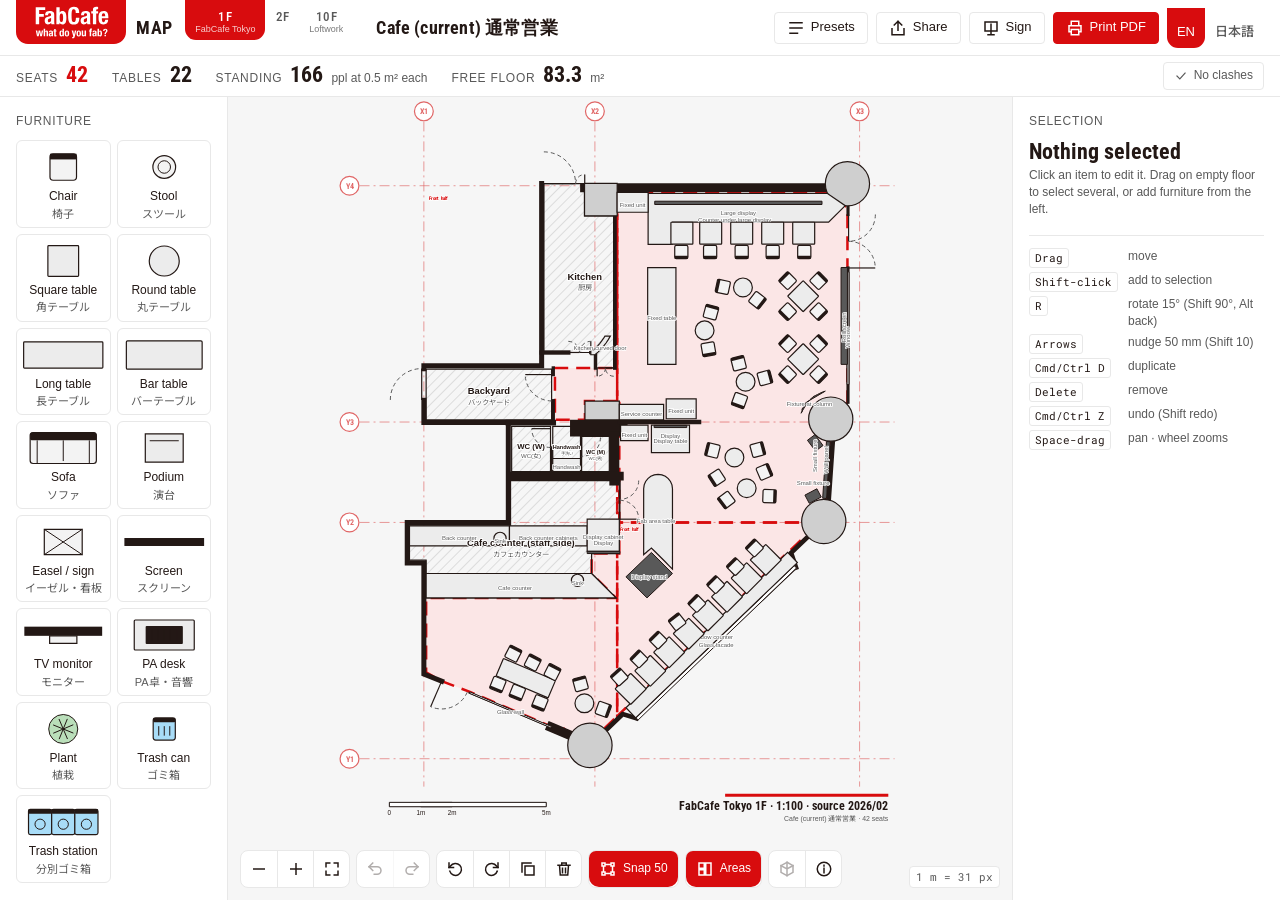
==== index.html @ ab1db571 "2F opens on its normal-hours layout (renamed Normal hours 通常時) Co-Authored-By: Claude Opus 5.5 <nore" ====
<!doctype html>
<html lang="en">
<head>
<meta charset="utf-8">
<meta name="viewport" content="width=device-width,initial-scale=1,viewport-fit=cover">
<meta name="robots" content="noindex">
</head>
<body>
<title>FabCafe Floor Map</title>
<style>
/* ---------- Tokens (FabCafe Design System) ---------- */
:root{
  --red:#d80c0e; --red-deep:#b00a0c; --red-tint:#fdeeee;
  --ink:#1a1a1a; --paper:#ffffff;
  --bg:#ffffff; --surface:#f6f6f6; --line:#e8e8e8;
  --fg:#231815; --fg-muted:#595959; --accent-text:#d80c0e; --focus:#d80c0e;
  --plan-bg:#f6f6f6; --plan-floor:#ffffff; --furn-fill:#f3f3f3; --furn-table:#ececec; --hatch:#9a9a9a; --grid:#e06666; --col:#cfcfcf;
  --sky:#a8dcf7; --leaf:#82c481; --yellow:#fcca00; --lavender:#c6add2; --orange:#f5a200; --gray:#d3d3d4;
  --font-display:"Helvetica Neue Condensed Bold","HelveticaNeue-CondensedBold","Roboto Condensed","Arial Narrow",sans-serif;
  --font-text:"Helvetica Neue",Helvetica,Roboto,Arial,"Hiragino Sans","Noto Sans JP",sans-serif;
  --font-mono:"Roboto Mono",ui-monospace,Menlo,monospace;
  --r-sm:4px; --r-md:8px;
  color-scheme:light;
}
@media (prefers-color-scheme: dark){
  :root:not([data-theme="light"]){
    --red-tint:#3a1c1c; --bg:#1a1a1a; --surface:#262626; --line:#3a3a3a;
    --fg:#f6f6f6; --fg-muted:#b5b5b5; --accent-text:#ff6a5c; --focus:#ff6a5c;
    --plan-bg:#141414; --plan-floor:#262626; --furn-fill:#333333; --furn-table:#3d3d3d; --hatch:#6a6a6a; --grid:#ff6a5c; --col:#555555;
    color-scheme:dark;
  }
}
:root[data-theme="dark"]{
  --red-tint:#3a1c1c; --bg:#1a1a1a; --surface:#262626; --line:#3a3a3a;
  --fg:#f6f6f6; --fg-muted:#b5b5b5; --accent-text:#ff6a5c; --focus:#ff6a5c;
  --plan-bg:#141414; --plan-floor:#262626; --furn-fill:#333333; --furn-table:#3d3d3d; --hatch:#6a6a6a; --grid:#ff6a5c; --col:#555555;
  color-scheme:dark;
}

/* ---------- Base ---------- */
*,*::before,*::after{box-sizing:border-box}
html,body{height:100%;margin:0}
body{background:var(--bg);color:var(--fg);font:400 14px/1.45 var(--font-text);-webkit-font-smoothing:antialiased;overflow:hidden}
button,input,textarea,select{font:inherit;color:inherit}
:focus-visible{outline:2px solid var(--focus);outline-offset:2px}
.sr{position:absolute;width:1px;height:1px;overflow:hidden;clip:rect(0 0 0 0);white-space:nowrap}
.cap{font-size:12px;letter-spacing:.06em;text-transform:uppercase;color:var(--fg-muted);font-weight:500}
.mono{font-family:var(--font-mono);font-variant-numeric:tabular-nums}
svg.i{width:18px;height:18px;stroke:currentColor;stroke-width:2;fill:none;stroke-linecap:square;stroke-linejoin:miter;flex:none}
[hidden]{display:none!important}

/* ---------- Buttons ---------- */
.btn{display:inline-flex;align-items:center;justify-content:center;gap:6px;height:32px;padding:0 12px;border:1px solid var(--line);background:var(--bg);border-radius:var(--r-sm);cursor:pointer;font-size:13px;font-weight:500;white-space:nowrap}
.btn:hover{border-color:var(--fg)}
.btn.primary{background:var(--red);border-color:var(--red);color:#fff}
.btn.primary:hover{background:var(--red-deep);border-color:var(--red-deep)}
.btn.danger{color:var(--accent-text);border-color:var(--accent-text)}
.btn.icon{width:32px;padding:0}
.btn:disabled{opacity:.4;cursor:default;border-color:var(--line)}
/* hanging active state: square top, rounded bottom (0.275 x height) */
.hang{border-radius:0 0 9px 9px}
.hang[aria-pressed="true"],.hang[aria-selected="true"]{background:var(--red);border-color:var(--red);color:#fff}

/* ---------- App grid ---------- */
.app{height:100%;display:grid;grid-template-columns:228px minmax(0,1fr) 268px;grid-template-rows:56px auto minmax(0,1fr);
  grid-template-areas:"top top top" "stats stats stats" "left canvas insp"}
.topbar{grid-area:top;display:flex;align-items:center;gap:12px;padding:0 16px;border-bottom:1px solid var(--line);min-width:0}
.brand{align-self:stretch;display:flex;align-items:flex-start;gap:10px;flex:none}
.tag{display:inline-flex;align-items:flex-end;height:44px;padding:0 12px 6px;background:var(--red);color:#fff;font:700 22px/1 var(--font-display);letter-spacing:.01em;border-radius:0 0 12px 12px}
.logo-tag{display:block;width:110px;height:auto;color:#D80C0E;flex:none}
.brand-sub{align-self:center;font:700 18px/1 var(--font-display);letter-spacing:.04em}
.floor-seg{margin-left:2px;position:relative}
/* the red tab glides between floors instead of jumping (one pill behind the buttons, moved by renderFloorSeg) */
.floor-pill{position:absolute;top:0;left:0;height:40px;width:0;background:var(--red);border-radius:0 0 11px 11px;pointer-events:none;transition:transform .32s cubic-bezier(.2,.8,.2,1),width .32s cubic-bezier(.2,.8,.2,1)}
.floor-seg.pilled button[aria-pressed="true"]{background:transparent}
.floor-seg button{z-index:1;transition:color .2s}
.floor-seg button{display:flex;flex-direction:column;align-items:center;gap:0;font:700 15px/1.05 var(--font-display);letter-spacing:.03em;padding:8px 9px 0;color:var(--fg);position:relative}
.floor-seg button[aria-pressed="true"]{color:#fff}
.floor-tenant{display:block;font:500 9px/1.3 var(--font-text);letter-spacing:0;text-transform:none;opacity:.8;max-width:84px;overflow:hidden;text-overflow:ellipsis;white-space:nowrap}
.floor-split{position:absolute;top:2px;right:1px;width:7px;height:7px;border-radius:50%;background:linear-gradient(135deg,var(--red) 50%,var(--fg) 50%)}
.floor-seg button[aria-pressed="true"] .floor-split{background:linear-gradient(135deg,#fff 50%,rgba(255,255,255,.55) 50%)}
@media (max-width: 760px){ .floor-tenant{display:none} }
.name-input{flex:1 1 auto;min-width:0;max-width:420px;height:34px;padding:0 10px;border:1px solid transparent;border-radius:var(--r-sm);background:transparent;font:700 18px/1 var(--font-display);letter-spacing:.01em}
.name-input:hover{border-color:var(--line)}
.name-input:focus{border-color:var(--fg);outline:none}
.tb-actions{margin-left:auto;display:flex;align-items:center;gap:8px;flex:none}
.seg{display:flex;align-self:stretch}
.seg button{border:0;background:transparent;padding:10px 10px 0;cursor:pointer;font-size:13px;font-weight:500;color:var(--fg-muted);height:40px}
.seg button[aria-pressed="true"]{background:var(--red);color:#fff;border-radius:0 0 11px 11px}
.menu-wrap{position:relative}
.menu{position:absolute;right:0;top:calc(100% + 6px);z-index:30;min-width:240px;background:var(--bg);border:1px solid var(--fg);border-radius:var(--r-md);padding:4px}
.menu button{display:flex;flex-direction:column;align-items:flex-start;width:100%;border:0;background:transparent;text-align:left;padding:8px 10px;border-radius:var(--r-sm);cursor:pointer}
.menu button:hover,.menu button:focus-visible{background:var(--surface)}
.menu .sub{font-size:12px;color:var(--fg-muted)}
.menu .menu-row{display:flex;align-items:stretch;gap:2px}
.menu .menu-row > button[data-preset]{flex:1;min-width:0}
.menu .menu-row .pe-pen{flex:none;width:36px;align-items:center;justify-content:center;padding:0;color:var(--fg-muted)}
.menu .menu-row .pe-pen:hover,.menu .menu-row .pe-pen:focus-visible{color:var(--fg)}

/* ---------- Stats strip ---------- */
.stats{grid-area:stats;display:flex;align-items:center;gap:24px;padding:6px 16px;border-bottom:1px solid var(--line);overflow-x:auto;scrollbar-width:none;min-width:0}
.stat{display:flex;align-items:baseline;gap:8px;flex:none}
.stat b{font:700 22px/1 var(--font-display);font-variant-numeric:tabular-nums}
.stat.key b{color:var(--accent-text)}
.stat small{font-size:12px;color:var(--fg-muted)}
.chip{margin-left:auto;flex:none;display:inline-flex;align-items:center;gap:6px;height:28px;padding:0 10px;border-radius:var(--r-sm);border:1px solid var(--line);background:transparent;font-size:12px;font-weight:500;color:var(--fg-muted);cursor:default}
.chip.warn{border-color:var(--accent-text);background:var(--red-tint);color:var(--accent-text);cursor:pointer}
.short-jp{display:none}
.stat-legend{display:flex;gap:6px;flex:none}
.legend-chip{display:inline-flex;align-items:center;gap:6px;height:28px;padding:0 10px;border:1px solid var(--line);border-radius:var(--r-sm);background:transparent;font-size:12px;font-weight:500;color:var(--fg);cursor:pointer}
.legend-chip:hover{border-color:var(--fg)}

/* ---------- Side panes ---------- */
.left{grid-area:left;border-right:1px solid var(--line);overflow-y:auto;min-height:0}
.inspector{grid-area:insp;border-left:1px solid var(--line);overflow-y:auto;min-height:0}
.pane{padding:16px}
.pane + .pane{border-top:1px solid var(--line)}
.pane h2{margin:0 0 10px;font-size:12px;letter-spacing:.06em;text-transform:uppercase;color:var(--fg-muted);font-weight:500}
.pane h2 + .sub{margin-top:-8px}
.tiles{display:grid;grid-template-columns:1fr 1fr;gap:6px;margin-bottom:16px}
.tile{display:flex;flex-direction:column;align-items:center;gap:4px;padding:8px 4px 6px;border:1px solid var(--line);border-radius:6px;background:var(--bg);cursor:pointer;min-width:0}
.tile:hover{border-color:var(--fg)}
.tile svg{width:100%;height:36px;overflow:visible}
.tile .t1{font-size:12px;font-weight:500;line-height:1.2;text-align:center}
.tile .t2{font-size:11px;color:var(--fg-muted);line-height:1.2;text-align:center}
.zone-btns{display:flex;flex-wrap:wrap;gap:6px}
.zone-btns .btn{height:30px;padding:0 10px;font-size:12px}
.swatch-dot{width:10px;height:10px;border-radius:2px;flex:none}
.saved-list{list-style:none;margin:0 0 10px;padding:0;display:flex;flex-direction:column;gap:4px}
.saved-list li{display:flex;align-items:center;gap:6px;min-width:0}
.saved-row{flex:1;min-width:0;display:flex;flex-direction:column;align-items:flex-start;padding:7px 10px;border:1px solid var(--line);border-radius:6px;background:var(--bg);cursor:pointer;text-align:left}
.saved-row:hover{border-color:var(--fg)}
.saved-row.active{border-color:var(--red);border-left-width:4px;padding-left:7px}
.saved-row span{max-width:100%;overflow:hidden;text-overflow:ellipsis;white-space:nowrap}
.saved-row small{font-size:11px;color:var(--fg-muted)}
.confirm{flex:1;display:flex;flex-wrap:wrap;align-items:center;gap:6px;padding:8px;border:1px solid var(--accent-text);border-radius:6px;background:var(--red-tint);font-size:12px}
.confirm span{flex:1 1 100%}
.row-input{flex:1;min-width:0;height:34px;padding:0 8px;border:1px solid var(--fg);border-radius:6px;background:var(--bg)}
.btn-row{display:flex;flex-wrap:wrap;gap:6px}
.muted{color:var(--fg-muted);font-size:12px;margin:0 0 10px}

/* ---------- Inspector ---------- */
.insp-type{font:700 22px/1.1 var(--font-display);margin:0 0 2px}
.insp-sub{font-size:12px;color:var(--fg-muted);margin:0 0 14px}
.fields{display:grid;grid-template-columns:1fr 1fr;gap:10px 8px;margin-bottom:14px}
.field{display:flex;flex-direction:column;gap:4px;min-width:0}
.field.full{grid-column:1 / -1}
.field label{font-size:11px;letter-spacing:.06em;text-transform:uppercase;color:var(--fg-muted);font-weight:500}
.field input{height:32px;padding:0 8px;border:1px solid var(--line);border-radius:var(--r-sm);background:var(--bg);font-family:var(--font-mono);font-variant-numeric:tabular-nums;font-size:13px;min-width:0;width:100%}
.field input[type=text]{font-family:var(--font-text)}
.field input:focus{border-color:var(--fg);outline:none}
.swatches{display:flex;gap:6px;flex-wrap:wrap}
.swatches button{width:28px;height:28px;border-radius:var(--r-sm);border:1px solid var(--line);cursor:pointer;padding:0}
.swatches button[aria-pressed="true"]{outline:2px solid var(--red);outline-offset:2px}
.keys{margin:16px 0 0;padding:12px 0 0;border-top:1px solid var(--line);font-size:12px;color:var(--fg-muted);display:grid;grid-template-columns:auto 1fr;gap:4px 10px}
kbd{justify-self:start;align-self:start;font-family:var(--font-mono);font-size:11px;padding:1px 5px;border:1px solid var(--line);border-radius:3px;color:var(--fg);white-space:nowrap}

/* ---------- Canvas ---------- */
.canvas-wrap{grid-area:canvas;position:relative;min-width:0;min-height:0;background:var(--plan-bg);overflow:hidden}
#plan{position:absolute;inset:0;width:100%;height:100%;touch-action:none;user-select:none;-webkit-user-select:none;display:block}
.canvas-wrap.panning #plan,.canvas-wrap.space #plan{cursor:grab}
.canvas-tools{position:absolute;left:12px;bottom:12px;display:flex;flex-wrap:wrap;gap:6px;max-width:calc(100% - 24px)}
.tool-group{display:flex;background:var(--bg);border:1px solid var(--line);border-radius:var(--r-md);overflow:hidden}
.tool-group button{width:36px;height:36px;border:0;background:transparent;display:grid;place-items:center;cursor:pointer;color:var(--fg)}
.tool-group button + button{border-left:1px solid var(--line)}
.tool-group button:hover{background:var(--surface)}
.tool-group button:disabled{opacity:.35;cursor:default;background:transparent}
.tool-group button.snap,.tool-group button.pill{width:auto;padding:0 10px;gap:6px;display:flex;align-items:center;font-size:12px;font-weight:500}
.tool-group button.snap[aria-pressed="true"],.tool-group button.pill[aria-pressed="true"]{background:var(--red);color:#fff;border-radius:0 0 10px 10px}
.zoom-read{position:absolute;right:12px;bottom:12px;font-size:11px;color:var(--fg-muted);background:var(--bg);border:1px solid var(--line);border-radius:var(--r-sm);padding:2px 6px}
.inline-edit{position:absolute;z-index:20;height:34px;min-width:140px;padding:0 8px;border:2px solid var(--red);border-radius:var(--r-sm);background:var(--bg);font:700 15px/1 var(--font-display)}
/* preset edit bar: hangs from the top edge of the plan like a tab */
.pe-bar{position:absolute;top:0;left:50%;transform:translateX(-50%);z-index:25;display:flex;flex-wrap:wrap;align-items:center;gap:8px;max-width:calc(100% - 32px);padding:8px 10px 8px 12px;background:var(--bg);border:1px solid var(--fg);border-top:0;border-radius:0 0 12px 12px}
.pe-bar > svg.i{color:var(--accent-text)}
.pe-bar-label{font-size:13px;font-weight:500;white-space:nowrap;overflow:hidden;text-overflow:ellipsis;min-width:0;max-width:100%}
.pe-bar-name{flex:1 1 180px;min-width:0;height:32px;padding:0 8px;border:1px solid var(--line);border-radius:var(--r-sm);background:var(--bg);font:700 15px/1 var(--font-display)}
.pe-bar-name:focus{border-color:var(--fg);outline:none}
.pe-bar-acts{display:flex;flex-wrap:wrap;gap:6px}
.pe-bar.soft .pe-bar-label{white-space:normal}
/* floor switch: the plan slides a little up (going up a floor) or down, and the floor name flashes in the middle */
.canvas-wrap{view-transition-name:floor-plan}
::view-transition-old(root),::view-transition-new(root){animation:none}
::view-transition-group(floor-plan){animation-duration:.34s}
::view-transition-old(floor-plan){animation:.2s cubic-bezier(.4,0,1,1) both fl-out-down}
::view-transition-new(floor-plan){animation:.34s cubic-bezier(.2,.8,.2,1) both fl-in-up}
:root[data-floor-dir="down"]::view-transition-old(floor-plan){animation-name:fl-out-up}
:root[data-floor-dir="down"]::view-transition-new(floor-plan){animation-name:fl-in-down}
@keyframes fl-out-down{to{opacity:0;transform:translateY(28px)}}
@keyframes fl-out-up{to{opacity:0;transform:translateY(-28px)}}
@keyframes fl-in-up{from{opacity:0;transform:translateY(-36px)}}
@keyframes fl-in-down{from{opacity:0;transform:translateY(36px)}}
/* fallback without view transitions: same idea on the plan only */
#plan{transition:opacity .16s ease,transform .16s ease}
.canvas-wrap.fl-leave #plan{opacity:0;transform:translateY(20px)}
.canvas-wrap.fl-leave.fl-down #plan{transform:translateY(-20px)}
.floor-flash{position:absolute;left:50%;top:42%;transform:translate(-50%,-50%);z-index:5;pointer-events:none;display:flex;flex-direction:column;align-items:center;gap:4px;padding:10px 22px 12px;background:var(--bg);border:1px solid var(--fg);border-top:0;border-radius:0 0 16px 16px;opacity:0;transition:opacity .25s ease}
.floor-flash.on{opacity:1;transition-duration:.12s}
.floor-flash b{font:700 44px/1 var(--font-display);letter-spacing:.02em;color:var(--accent-text)}
.floor-flash small{font-size:12px;color:var(--fg-muted);max-width:240px;text-align:center}
.no-plan{position:absolute;inset:0;display:grid;place-items:center;padding:24px;text-align:center;color:var(--fg-muted)}

/* ---------- Sheet tabs (phone) ---------- */
.sheet-tabs{display:none}

/* ---------- Modal / toast ---------- */
.menu-hr{border:0;border-top:1px solid var(--line);margin:4px 6px}
.pe-list{display:flex;flex-direction:column;gap:8px;margin-bottom:4px}
.pe-row{display:grid;grid-template-columns:1fr auto;gap:4px 8px;align-items:center;padding:8px;border:1px solid var(--line);border-radius:var(--r-sm)}
.pe-row.off{opacity:.55}
.pe-row small{color:var(--fg-muted);font-size:11px}
.pe-acts{grid-column:1/-1;display:flex;flex-wrap:wrap;gap:6px}
.pe-acts .btn{height:32px;font-size:12px}
.modal{position:fixed;inset:0;z-index:50;background:rgba(0,0,0,.45);display:grid;place-items:center;padding:16px}
.modal-card{width:min(560px,100%);max-height:calc(100% - 32px);overflow:auto;background:var(--bg);border:1px solid var(--fg);border-radius:var(--r-md);padding:20px}
.modal-card h3{margin:0 0 6px;font:700 22px/1.1 var(--font-display)}
.modal-card p{margin:0 0 12px;color:var(--fg-muted);font-size:13px}
.modal-card textarea{width:100%;height:180px;padding:10px;border:1px solid var(--line);border-radius:var(--r-sm);background:var(--surface);font:12px/1.4 var(--font-mono);resize:vertical}
.modal-card img{display:block;max-width:100%;border:1px solid var(--line);border-radius:var(--r-sm);margin-bottom:12px;background:#fff}
.modal-card .err{color:var(--accent-text);font-size:13px;min-height:1.2em;margin:6px 0}
.modal-card .actions{display:flex;flex-wrap:wrap;gap:8px;justify-content:flex-end;margin-top:12px}
.sim-heights{margin-bottom:4px;padding:8px 10px;border:1px solid var(--line);border-radius:var(--r-sm);font-size:12px;color:var(--fg-muted)}
.sim-row{padding:8px 10px;border:1px solid var(--line);border-radius:var(--r-sm)}
.sim-row-top{display:flex;flex-wrap:wrap;align-items:baseline;gap:6px;justify-content:space-between}
.sim-row-top b{font-size:13px}
.sim-row .sub{font-size:12px;color:var(--fg-muted);margin:2px 0}
.sim-row a{font-size:12px;word-break:break-all}
.toast{position:fixed;left:50%;top:64px;transform:translateX(-50%);z-index:60;background:var(--ink);color:#fff;padding:8px 14px;border-radius:var(--r-sm);font-size:13px;opacity:0;pointer-events:none;transition:opacity .2s}
.toast.on{opacity:1}
@media (prefers-color-scheme: dark){:root:not([data-theme="light"]) .logo-tag{color:#FFFFFF}}
:root[data-theme="dark"] .logo-tag{color:#FFFFFF}
@media (prefers-color-scheme: dark){:root:not([data-theme="light"]) .toast{background:#f6f6f6;color:#1a1a1a}}

/* ---------- Phone ---------- */
@media (max-width: 760px){
  .app{grid-template-columns:minmax(0,1fr);grid-template-rows:52px auto minmax(0,1fr) 44px minmax(0,38vh);
    grid-template-areas:"top" "stats" "canvas" "tabs" "sheet"}
  .app.collapsed{grid-template-rows:52px auto minmax(0,1fr) 44px 0}
  .topbar{gap:8px;padding:0 16px}
  .logo-tag{width:96px}
  .brand-sub{font-size:15px}
  .name-input{font-size:16px;padding:0 6px}
  .tb-actions{gap:4px}
  .tb-actions .btn .lbl{display:none}
  .tb-actions .btn{width:34px;padding:0}
  .seg button{padding:10px 7px 0;font-size:12px}
  .seg .long{display:none}
  .seg .short-jp{display:inline}
  .tg-edit{display:none!important}
  .tool-group button.snap .lbl,.tool-group button.pill .lbl{display:none}
  .stats{gap:16px;padding:6px 16px}
  .stat b{font-size:18px}
  .left,.inspector{grid-area:sheet;border:0;border-top:1px solid var(--line)}
  .app[data-sheet="inspect"] .left{display:none}
  .app:not([data-sheet="inspect"]) .inspector{display:none}
  .app[data-sheet="add"] #pane-layouts{display:none}
  .app[data-sheet="layouts"] #pane-add{display:none}
  .pane + .pane{border-top:0}
  .tiles{grid-template-columns:repeat(auto-fill,minmax(84px,1fr))}
  .sheet-tabs{grid-area:tabs;display:flex;border-top:1px solid var(--line);padding:0 16px;gap:4px;background:var(--bg)}
  .sheet-tabs button{flex:1;border:0;background:transparent;font-size:13px;font-weight:500;color:var(--fg-muted);cursor:pointer;height:38px}
  .sheet-tabs button[aria-selected="true"]{background:var(--red);color:#fff;border-radius:0 0 10px 10px}
  .canvas-tools{left:8px;bottom:8px;max-width:calc(100% - 16px)}
  .pe-bar{left:16px;right:16px;transform:none;max-width:none}
  .tool-group button{width:34px;height:34px}
  .zoom-read{display:none}
}
#btn-memo{display:none} /* staff-only; reachable from the print dialog (編集), kept out of the public toolbar */
@media (max-width: 420px){
  .brand-sub{display:none}
  .logo-tag{width:80px}
  .menu{position:fixed;left:16px;right:16px;top:56px;min-width:0}
  .pe-bar{padding:8px}
  .pe-bar-label{flex:1 1 0}
  .pe-bar-name{flex-basis:calc(100% - 26px);order:3}   /* icon + name share row 1 (label hidden below) */
  .pe-bar-acts{order:4;flex:1 1 100%}
  .pe-bar-acts .btn{flex:1 1 auto}
  .pe-bar.soft .pe-bar-label{flex:1 1 calc(100% - 26px)}
  .pe-bar:not(.soft) .pe-bar-label{display:none}
}
@media (prefers-reduced-motion: reduce){*{transition:none!important;animation:none!important}}

/* ---------- Full-screen pages (貼り紙) ---------- */
.notes{position:fixed;inset:0;z-index:50;background:var(--bg);color:var(--fg);overflow:auto;padding-block:env(safe-area-inset-top,0px) 48px}
.notes-bar{position:sticky;top:0;display:flex;align-items:center;gap:12px;padding:0 16px;height:56px;background:var(--bg);border-bottom:1px solid var(--line)}
.notes-bar .grow{flex:1}
.notes-foot{max-width:720px;margin:32px auto 0;padding:0 16px;color:var(--fg-muted);font-size:12px}

/* ---------- Machine sign (貼り紙) ---------- */
.sign-page{max-width:900px;margin:32px auto 0;padding:0 16px}
.sign{position:relative;aspect-ratio:297/210;border:2px solid var(--fg);border-radius:var(--r-md);display:flex;flex-direction:column;justify-content:center;align-items:center;gap:3%;padding:5%;text-align:center;background:#fff;color:#231815}
.sign .sign-logo{position:absolute;top:0;left:6%;width:19%;min-width:96px;height:auto;color:#D80C0E}
.sign .icon{width:22%;max-width:180px;aspect-ratio:1}
.sign .jp{font:700 clamp(24px,5.4vw,52px)/1.3 "Hiragino Sans","Noto Sans JP",sans-serif;margin:0;text-wrap:balance}
.sign .en{font:700 clamp(16px,3.2vw,30px)/1.25 var(--font-display);margin:0;letter-spacing:.01em}
.sign .small{font-size:clamp(11px,1.6vw,15px);color:#595959;margin:0}
@media print{
  body.sign-open .app{display:none!important}
  body.sign-open .notes{position:static;overflow:visible;padding:0}
  body.sign-open .notes-bar,body.sign-open .notes-foot{display:none}
  body.sign-open .sign-page{max-width:none;margin:0;padding:0}
  body.sign-open .sign{height:180mm;aspect-ratio:auto;border:0}
  body.sign-open .sign .jp{font-size:46px}
  body.sign-open .sign .en{font-size:28px}
  body.sign-open .sign .small{font-size:13px}
  @page{size:A4 landscape;margin:12mm}
}
</style>
<style id="plan-css"></style>
<style id="memo-css">
/* ---------- 当日シート overlay (screen) ---------- */
.memo{position:fixed;inset:0;z-index:45;background:var(--bg);color:var(--fg);display:flex;flex-direction:column;font-family:"Hiragino Sans","Noto Sans JP",var(--font-text)}
.memo-bar{flex:none;display:flex;align-items:center;gap:12px;height:56px;padding:0 16px;border-bottom:1px solid var(--line);min-width:0}
.memo-h{margin:0;font:700 20px/1 var(--font-display);letter-spacing:.02em;display:flex;align-items:baseline;gap:10px;min-width:0;white-space:nowrap}
.memo-h small{font:500 12px/1 var(--font-text);color:var(--fg-muted);letter-spacing:0}
.memo-acts{margin-left:auto;display:flex;align-items:center;gap:8px;flex:none}
.memo-confirm{display:flex;align-items:center;gap:6px;padding:4px 4px 4px 10px;border:1px solid var(--accent-text);border-radius:var(--r-sm);background:var(--red-tint);font-size:12px}
.memo-confirm .btn{height:26px;padding:0 10px;font-size:12px}
.memo-tabs{display:none}
.memo-body{flex:1;min-height:0;display:grid;grid-template-columns:minmax(320px,440px) minmax(0,1fr)}
.memo-form{overflow-y:auto;padding:4px 16px 48px;border-right:1px solid var(--line)}
.memo-form fieldset{border:0;margin:0;padding:16px 0 4px;display:grid;grid-template-columns:repeat(6,minmax(0,1fr));gap:12px 10px}
.memo-form fieldset + fieldset{border-top:1px solid var(--line)}
.memo-form legend{float:left;grid-column:1 / -1;width:100%;padding:0;margin:0 0 2px;font:700 17px/1.2 var(--font-display);letter-spacing:.02em}
.memo-form legend small{margin-left:8px;font:500 11px/1 var(--font-text);color:var(--fg-muted);letter-spacing:.06em;text-transform:uppercase}
.mf{display:flex;flex-direction:column;gap:4px;min-width:0;grid-column:span 6}
.mf.w3{grid-column:span 3}
.mf.w2{grid-column:span 2}
.mf label,.mf .lab{font-size:13px;font-weight:700;line-height:1.3}
.mf label small,.mf .lab small{display:block;font-size:11px;font-weight:400;color:var(--fg-muted);letter-spacing:.02em}
.mf input,.mf textarea{width:100%;min-width:0;height:36px;padding:0 10px;border:1px solid var(--line);border-radius:var(--r-sm);background:var(--bg);font-size:14px}
.mf textarea{height:64px;padding:8px 10px;resize:vertical;line-height:1.45}
.mf input:focus,.mf textarea:focus{border-color:var(--fg);outline:none}
.mf input.time{font-family:var(--font-mono);font-variant-numeric:tabular-nums;text-align:center;padding:0 4px}
.mf .hint{margin:0;font-size:11.5px;line-height:1.4;color:var(--accent-text)}
.mf .hint::before{content:"社内メモ・印刷されません　";font-weight:700}
.mf .help{margin:0;font-size:11.5px;line-height:1.4;color:var(--fg-muted)}
.memo-seg{display:grid;grid-template-columns:repeat(4,minmax(0,1fr));border:1px solid var(--line);border-radius:var(--r-sm);overflow:hidden}
.memo-seg.segn3{grid-template-columns:repeat(3,minmax(0,1fr))}
.memo-seg button{height:36px;border:0;background:var(--bg);cursor:pointer;font-size:13px;font-weight:500;padding:0 4px;white-space:nowrap}
.memo-seg button + button{border-left:1px solid var(--line)}
.memo-seg button[aria-pressed="true"]{background:var(--red);color:#fff;border-radius:0 0 9px 9px}

/* ---------- timeline editor (flexible rows) ---------- */
.mf-timeline,.mf-shifts-fs{grid-column:1 / -1}
.mf-rows{display:flex;flex-direction:column;gap:6px;margin-bottom:10px}
.mf-row{border:1px solid var(--line);border-radius:var(--r-sm);padding:6px 8px;display:flex;flex-direction:column;gap:6px}
.mf-row-top{display:flex;align-items:center;gap:6px}
.mf-row-ord{display:flex;flex-direction:column;flex:none;gap:2px}
.mf-row-ord button{width:20px;height:16px;border:1px solid var(--line);border-radius:3px;background:var(--bg);font-size:8px;line-height:1;cursor:pointer;padding:0;color:var(--fg)}
.mf-row-ord button:disabled{opacity:.3;cursor:default}
.mf-row-label{flex:1;min-width:0;height:32px;padding:0 8px;border:1px solid var(--line);border-radius:var(--r-sm);background:var(--bg);font-size:13px;font-weight:700}
.mf-row-del{flex:none;width:28px;height:28px;border:1px solid var(--line);border-radius:var(--r-sm);background:var(--bg);cursor:pointer;color:var(--fg-muted);font-size:12px}
.mf-row-del:disabled{opacity:.3;cursor:default}
.mf-row-bot{display:grid;grid-template-columns:72px minmax(0,1fr) auto;gap:6px;align-items:center}
.mf-row-time{height:30px;padding:0 6px;border:1px solid var(--line);border-radius:var(--r-sm);background:var(--bg);font-family:var(--font-mono);font-size:12px;text-align:center}
.mf-row-note{height:30px;min-width:0;padding:0 8px;border:1px solid var(--line);border-radius:var(--r-sm);background:var(--bg);font-size:12px}
.mf-row-hi{display:flex;align-items:center;gap:4px;font-size:11px;color:var(--fg-muted);white-space:nowrap;flex:none;cursor:pointer}
.mf-row-hi input{margin:0}
.mf-rows-add{margin-bottom:10px}
.mf-chips{display:flex;flex-wrap:wrap;gap:6px;margin-bottom:10px}
.mf-chip{height:26px;padding:0 10px;border:1px solid var(--line);border-radius:999px;background:var(--bg);font-size:12px;cursor:pointer}
.mf-chip:hover{border-color:var(--fg)}
.mf-templates{display:flex;flex-wrap:wrap;align-items:center;gap:8px;margin-bottom:6px}
.mf-templates .lab{font-size:12px;font-weight:700}
.mf-templates .lab small{display:block;font-size:10px;font-weight:400;color:var(--fg-muted)}
.mf-templates button small{display:block;font-size:9px;font-weight:400;opacity:.75}
.mf-shifts{display:grid;grid-template-columns:repeat(2,minmax(0,1fr));gap:10px}
.mf-shift{border:1px solid var(--line);border-radius:var(--r-sm);padding:8px;display:flex;flex-direction:column;gap:6px;min-width:0}
.mf-shift-lab{font-size:12px;font-weight:700}
.mf-shift-grid{display:grid;grid-template-columns:repeat(2,minmax(0,1fr));gap:6px}
.mf-shift-grid input{height:30px;min-width:0;padding:0 8px;border:1px solid var(--line);border-radius:var(--r-sm);background:var(--bg);font-size:12px}
.memo-prev{overflow:auto;background:var(--plan-bg);padding:24px 16px 48px;min-width:0}
.memo-scaler{position:relative;margin:0 auto;overflow:hidden;box-shadow:0 1px 2px rgba(0,0,0,.08),0 8px 28px rgba(0,0,0,.10)}
.memo-scaler > .memo-sheet{position:absolute;left:0;top:0;transform-origin:0 0}
.memo-prev-note{max-width:560px;margin:12px auto 0;text-align:center;font-size:12px;color:var(--fg-muted)}
.memo-copybox{position:absolute;left:50%;top:72px;transform:translateX(-50%);width:min(560px,calc(100% - 32px));z-index:2;background:var(--bg);border:1px solid var(--fg);border-radius:var(--r-md);padding:16px}
.memo-copybox p{margin:0 0 8px;font-size:13px;color:var(--fg-muted)}
.memo-copybox textarea{width:100%;height:220px;padding:10px;border:1px solid var(--line);border-radius:var(--r-sm);background:var(--surface);font:12px/1.5 var(--font-mono);resize:vertical}
.memo-copybox .btn-row{justify-content:flex-end;margin-top:8px}
@media (max-width: 1080px){ .memo-bar .memo-h small{display:none} }
@media (max-width: 760px){
  .memo-bar{gap:8px;padding:0 16px}
  .memo-acts{gap:4px}
  .memo-bar .btn .lbl{display:none}
  .memo-bar .btn{width:34px;padding:0}
  .memo-bar #memo-back{width:auto;padding:0 8px}
  .memo-bar #memo-back .lbl{display:inline}
  .memo-confirm{position:absolute;left:16px;right:16px;top:60px;z-index:3;justify-content:flex-end}
  .memo-confirm > span{flex:1}
  .memo-confirm .btn{width:auto!important;padding:0 10px!important}
  .memo-h{font-size:17px}
  .memo-tabs{display:flex;gap:4px;padding:0 16px;border-bottom:1px solid var(--line);flex:none}
  .memo-tabs button{flex:1;height:38px;border:0;background:transparent;font-size:13px;font-weight:500;color:var(--fg-muted);cursor:pointer}
  .memo-tabs button[aria-selected="true"]{background:var(--red);color:#fff;border-radius:0 0 10px 10px}
  .memo-body{display:block;overflow-y:auto}
  .memo-body[data-tab="form"] .memo-prev,.memo-body[data-tab="prev"] .memo-form{display:none}
  .memo-form{border-right:0;overflow:visible}
  .memo-prev{overflow:visible;padding:16px 16px 48px}
  .mf.w3{grid-column:span 6}
  .mf.w2{grid-column:span 3}
  .mf-shifts{grid-template-columns:1fr}
  .mf-row-bot{grid-template-columns:62px minmax(0,1fr) auto}
}

/* ---------- The sheet itself: one A4 page, always light ---------- */
.memo-sheet{
  --s-red:#d80c0e; --s-ink:#231815; --s-mute:#5f5f5f; --s-line:#cfcfcf; --s-soft:#f3f3f3;
  width:210mm;height:297mm;box-sizing:border-box;padding:11mm 12mm 10mm;overflow:hidden;
  display:flex;flex-direction:column;gap:2.8mm;
  background:#fff;color:var(--s-ink);
  font:400 9pt/1.5 "Hiragino Sans","Hiragino Kaku Gothic ProN","Noto Sans JP","Yu Gothic",Meiryo,sans-serif;
  -webkit-print-color-adjust:exact;print-color-adjust:exact;text-align:left;letter-spacing:0;
}
.memo-sheet *{box-sizing:border-box}
.memo-sheet h1,.memo-sheet h2,.memo-sheet h3,.memo-sheet p,.memo-sheet ol,.memo-sheet ul,.memo-sheet dl,.memo-sheet dd{margin:0;padding:0}
.memo-sheet b,.memo-sheet strong{font-weight:700}
.memo-sheet .num{font-family:"Helvetica Neue Condensed Bold","HelveticaNeue-CondensedBold","Roboto Condensed","Arial Narrow",sans-serif;font-weight:700;font-variant-numeric:tabular-nums;letter-spacing:.01em}
.memo-sheet .c1,.memo-sheet .c2,.memo-sheet .c3{display:-webkit-box;-webkit-box-orient:vertical;overflow:hidden}
.memo-sheet .c1{-webkit-line-clamp:1}
.memo-sheet .c2{-webkit-line-clamp:2}
.memo-sheet .c3{-webkit-line-clamp:3}
.memo-sheet .ln{display:inline-block;min-width:28mm;height:1em;border-bottom:.3mm solid var(--s-ink);vertical-align:-.2em}
.memo-sheet .ln.s{min-width:16mm}
.memo-sheet .ln.l{min-width:60mm}
.memo-sheet .k{display:block;font-size:7.5pt;line-height:1.3;color:var(--s-mute);font-weight:700;letter-spacing:.04em}

/* header */
.ms-head{display:flex;flex-direction:column;gap:1.4mm}
.ms-top{display:flex;align-items:flex-start;gap:3mm;margin-top:-7mm}
.ms-tag{display:inline-flex;align-items:flex-end;height:11mm;padding:0 2.6mm 1.4mm;background:var(--s-red);color:#fff;border-radius:0 0 3mm 3mm;font:700 13pt/1 "Helvetica Neue Condensed Bold","HelveticaNeue-CondensedBold","Roboto Condensed","Arial Narrow",sans-serif}
.ms-kind{padding-top:4.6mm;font-size:10pt;font-weight:700;letter-spacing:.06em}
.ms-kind small{margin-left:2mm;font-size:8pt;font-weight:400;color:var(--s-mute);letter-spacing:0}
.ms-map{margin-left:auto;padding-top:4.8mm;max-width:70mm;font-size:7.5pt;color:var(--s-mute);text-align:right}
.ms-title{font-size:17pt;line-height:1.25;font-weight:700;letter-spacing:.01em;margin-top:1mm}
.ms-title .ln{min-width:110mm;height:9mm}
.ms-meta{display:flex;flex-wrap:wrap;gap:1mm 8mm;font-size:9.5pt;padding-bottom:2.4mm;border-bottom:.5mm solid var(--s-ink)}
.ms-meta > span{display:flex;align-items:baseline;gap:2mm;min-width:0;max-width:100%}
.ms-meta .k{display:inline;font-size:7.5pt}
.ms-meta .c1{max-width:110mm}

/* time strip — variable row count (1–8); >5 wraps to 2 rows of 4 with smaller type */
.ms-times ol{list-style:none;display:grid;grid-template-columns:repeat(var(--cols,5),minmax(0,1fr));gap:3.5mm}
.ms-times li{position:relative;border:.35mm solid var(--s-ink);border-radius:0 0 2.4mm 2.4mm;padding:1.4mm 2mm 1.2mm;min-width:0}
.ms-times li + li::before{content:"";position:absolute;left:-3.1mm;top:50%;width:0;height:0;border-left:1.8mm solid var(--s-ink);border-top:1.3mm solid transparent;border-bottom:1.3mm solid transparent;transform:translateY(-50%)}
.ms-times .k{white-space:nowrap;overflow:hidden;text-overflow:ellipsis}
.ms-times .v{display:block;font-size:22pt;line-height:1.05;white-space:nowrap;overflow:hidden}
.ms-times .v .blank{display:inline-flex;align-items:flex-end;gap:.8mm;height:7.6mm;color:var(--s-mute)}
.ms-times .v .blank i{display:inline-block;width:8mm;height:6.4mm;border-bottom:.35mm solid var(--s-ink)}
.ms-times .v .blank b{font-size:15pt;line-height:1}
.ms-times .rn{display:block;margin-top:.5mm;font-size:6.3pt;line-height:1.3;color:var(--s-mute);font-weight:400;white-space:nowrap;overflow:hidden;text-overflow:ellipsis}
.ms-times li.go{background:var(--s-red);border-color:var(--s-red);color:#fff}
.ms-times li.go .k{color:#fff}
.ms-times li.go .v .blank{color:#fff}
.ms-times li.go .v .blank i{border-color:#fff}
.ms-times li.go .rn{color:#fff;opacity:.85}
.ms-times .note{margin-top:1.6mm;font-size:8.5pt;color:var(--s-ink)}
.ms-times .note b{color:var(--s-red)}
.ms-times.two-row ol{gap:2.2mm 3mm}
.ms-times.two-row li{padding:1mm 1.6mm .9mm}
.ms-times.two-row li:nth-child(4n+1)::before{display:none}
.ms-times.two-row .k{font-size:6.8pt}
.ms-times.two-row .v{font-size:15pt}
.ms-times.two-row .v .blank{height:5.4mm}
.ms-times.two-row .v .blank i{width:6mm;height:4.6mm}
.ms-times.two-row .v .blank b{font-size:11pt}
.ms-times.two-row .rn{font-size:5.8pt}

/* shifts — compact, optional, printed only if at least one shift has data */
.ms-shifts{display:grid;grid-template-columns:repeat(2,minmax(0,1fr));gap:2mm 4mm;border:.35mm solid var(--s-ink);border-radius:0 0 2.4mm 2.4mm;padding:1.6mm 3mm}
.ms-shifts .sh{display:flex;flex-wrap:wrap;align-items:baseline;gap:1.6mm;font-size:8.3pt;min-width:0}
.ms-shifts .sh .tag{flex:none;font-size:7.3pt;background:var(--s-ink);color:#fff;padding:.3mm 1.8mm;border-radius:.8mm}
.ms-shifts .sh .nm{font-weight:700}
.ms-shifts .sh .tm{font-family:"Helvetica Neue Condensed Bold","HelveticaNeue-CondensedBold","Roboto Condensed","Arial Narrow",sans-serif;font-weight:700;font-size:9.5pt}

/* role band */
.ms-role{display:grid;grid-template-columns:44mm minmax(0,1fr) 46mm;border:.35mm solid var(--s-ink);border-radius:0 0 2.4mm 2.4mm}
.ms-role > div{padding:2mm 3mm;min-width:0}
.ms-role > div + div{border-left:.25mm solid var(--s-line)}
.ms-job b{display:block;font-size:13pt;line-height:1.25;margin-top:.6mm}
.ms-drink .how{font-size:10pt;font-weight:700;line-height:1.35}
.ms-drink .how + p{font-size:8.5pt;margin-top:.4mm}
.ms-drink ul{list-style:none;display:flex;flex-direction:column;gap:.3mm;font-size:8.5pt;line-height:1.35}
.ms-drink ul li::before{content:"○";display:inline-block;width:4mm;color:var(--s-mute)}
.ms-facts{display:flex;flex-direction:column;gap:1.2mm}
.ms-facts .v{font-size:10pt;font-weight:700;line-height:1.3}
.ms-facts .v .ln{min-width:30mm}

/* three phases */
.ms-cols{display:grid;grid-template-columns:repeat(3,minmax(0,1fr));gap:4mm}
.ms-col{min-width:0}
.ms-col h3{display:flex;align-items:center;gap:1.8mm;font-size:11pt;line-height:1.2;padding-bottom:1.2mm;margin-bottom:1.6mm;border-bottom:.35mm solid var(--s-ink)}
.ms-col h3 .n{display:inline-grid;place-items:center;width:5mm;height:5mm;border-radius:0 0 1.4mm 1.4mm;background:var(--s-ink);color:#fff;font-size:8.5pt}
.ms-col h3 small{margin-left:auto;font-size:9pt;color:var(--s-mute)}
.ms-col ol{list-style:none;counter-reset:st;display:flex;flex-direction:column;gap:1mm}
.ms-col ol > li{counter-increment:st;position:relative;padding-left:4.6mm}
.ms-col ol > li::before{content:counter(st);position:absolute;left:0;top:.35mm;width:3.4mm;height:3.4mm;border:.25mm solid var(--s-ink);border-radius:50%;display:grid;place-items:center;font-size:6.5pt;line-height:1;font-weight:700}
.ms-col ol.order > li::before{background:var(--s-ink);color:#fff}
.ms-col ul{list-style:none;margin-top:1.6mm;padding-top:1.4mm;border-top:.25mm dashed var(--s-line);display:flex;flex-direction:column;gap:1mm;font-size:8.5pt}
.ms-col ul li{position:relative;padding-left:3mm}
.ms-col ul li::before{content:"";position:absolute;left:.4mm;top:.62em;width:1.2mm;height:1.2mm;background:var(--s-mute)}
.ms-col .em{font-weight:700}

/* trash + checks */
.ms-low{display:grid;grid-template-columns:76mm minmax(0,1fr);gap:4mm}
.ms-box{border:.35mm solid var(--s-ink);border-radius:0 0 2.4mm 2.4mm;padding:2mm 3mm 2.4mm;min-width:0}
.ms-box h3{font-size:10.5pt;line-height:1.2;margin-bottom:1.4mm}
.ms-trash dl{display:grid;grid-template-columns:13mm minmax(0,1fr);gap:1.1mm 2mm;font-size:8.5pt;line-height:1.4}
.ms-trash dt{font-size:7.5pt;font-weight:700;color:var(--s-mute);padding-top:.3mm}
.ms-trash dd b{font-size:9pt}
.ms-trash ul{list-style:none;margin-top:1.6mm;padding-top:1.4mm;border-top:.25mm dashed var(--s-line);font-size:8.5pt;display:flex;flex-direction:column;gap:.6mm}
.ms-trash ul li{position:relative;padding-left:4mm}
.ms-trash ul li::before{position:absolute;left:0;font-weight:700}
.ms-trash ul li.no::before{content:"×";color:var(--s-red)}
.ms-trash ul li.ask::before{content:"?"}
.ms-check ul{list-style:none;display:grid;grid-template-columns:repeat(2,minmax(0,1fr));gap:1.4mm 4mm;font-size:8.8pt;line-height:1.38}
.ms-check li{position:relative;padding-left:5.4mm;min-width:0}
.ms-check li::before{content:"";position:absolute;left:0;top:.2mm;width:3.6mm;height:3.6mm;border:.3mm solid var(--s-ink);border-radius:.4mm;background:#fff}
.ms-check li small{display:block;font-size:7.8pt;color:var(--s-mute)}
.ms-check li small .ln{min-width:20mm}

/* free memo */
.ms-extra{border:.3mm dashed var(--s-mute);border-radius:0 0 2.4mm 2.4mm;padding:1.6mm 3mm;font-size:9pt}
.ms-extra .k{display:inline;margin-right:2mm}
.ms-extra p{white-space:pre-line}

/* help footer */
.ms-help{margin-top:auto;background:var(--s-soft);border-radius:0 0 2.4mm 2.4mm;padding:2mm 3mm 2.2mm}
.ms-help h3{font-size:10pt;line-height:1.2;margin-bottom:1mm}
.ms-help dl{display:grid;grid-template-columns:14mm minmax(0,1fr);gap:.7mm 2mm;font-size:8.5pt;line-height:1.4}
.ms-help dt{font-weight:700}
.ms-help .tel{font-size:10pt}

/* without the print module: printing from the open sheet prints just the sheet */
@media print{
  body.memo-solo-print{overflow:visible!important;height:auto!important;background:#fff!important}
  body.memo-solo-print > *:not(#memo){display:none!important}
  body.memo-solo-print #memo{position:static!important;display:block!important;background:#fff!important}
  body.memo-solo-print #memo > :not(.memo-body){display:none!important}
  body.memo-solo-print .memo-body{display:block!important;overflow:visible!important}
  body.memo-solo-print .memo-form,body.memo-solo-print .memo-prev-note{display:none!important}
  body.memo-solo-print .memo-prev{display:block!important;padding:0!important;background:#fff!important;overflow:visible!important}
  body.memo-solo-print .memo-scaler{width:auto!important;height:auto!important;box-shadow:none!important;overflow:visible!important}
  body.memo-solo-print .memo-scaler > .memo-sheet{position:static!important;transform:none!important}
}

</style>
<style id="print-css">
/* ======================= Print composer ======================= */
/* ---------- Dialog ---------- */
.pd{position:fixed;inset:0;z-index:55;background:rgba(0,0,0,.45);display:grid;place-items:center;padding:16px}
.pd-card{width:min(720px,100%);max-height:calc(100% - 32px);display:flex;flex-direction:column;background:var(--bg);color:var(--fg);border:1px solid var(--fg);border-radius:var(--r-md);overflow:hidden}
.pd-head{display:flex;align-items:flex-start;justify-content:space-between;gap:12px;padding:20px 20px 0}
.pd-head h3{margin:0 0 4px;font:700 26px/1.05 var(--font-display);letter-spacing:.01em}
.pd-sub{margin:0;color:var(--fg-muted);font-size:13px}
.pd-body{flex:1 1 auto;min-height:0;overflow-y:auto;padding:16px 20px}
.pd-warn{display:flex;align-items:center;gap:6px;margin:0 0 12px;padding:6px 10px;border:1px solid var(--accent-text);background:var(--red-tint);color:var(--accent-text);border-radius:var(--r-sm);font-size:12px;font-weight:500}
.pd-warn svg.i{width:14px;height:14px}
.pd-pages{display:grid;grid-template-columns:repeat(3,minmax(0,1fr));gap:12px;--tw:150px;--ts:.18899}
.pd-page{position:relative;display:flex;flex-direction:column;border:1px solid var(--line);border-radius:var(--r-md);background:var(--surface);min-width:0}
.pd-page.on{border-color:var(--red);box-shadow:0 0 0 1px var(--red)}
.pd-tog{flex:1;display:flex;flex-direction:column;align-items:center;gap:10px;width:100%;padding:24px 10px 12px;border:0;background:transparent;border-radius:var(--r-md);cursor:pointer;text-align:center}
.pd-flag{position:absolute;top:-1px;left:12px;display:inline-flex;align-items:center;gap:4px;height:22px;padding:0 8px 2px;border-radius:0 0 9px 9px;background:var(--line);color:var(--fg-muted);font-size:11px;font-weight:700;letter-spacing:.04em}
.pd-flag svg.i{width:12px;height:12px;stroke-width:3}
.pd-page.on .pd-flag{background:var(--red);color:#fff}
.pd-page:not(.on) .pd-flag svg{visibility:hidden}
.pd-page:not(.on) .pd-thumb{opacity:.45}
.pd-thumb{position:relative;flex:none;width:var(--tw);aspect-ratio:210/297;overflow:hidden;background:#fff;border:1px solid var(--line);box-shadow:0 1px 3px rgba(0,0,0,.12);transition:opacity .15s}
.pd-thumb > *{position:absolute;left:0;top:0;transform:scale(var(--ts));transform-origin:0 0;pointer-events:none}
.pd-txt{display:flex;flex-direction:column;align-items:center;gap:2px;min-width:0;max-width:100%}
.pd-txt b{font:700 17px/1.1 var(--font-display);letter-spacing:.01em}
.pd-txt small{font-size:11px;color:var(--fg-muted)}
.pd-txt .pd-det{font-size:12px;color:var(--fg);max-width:100%;overflow:hidden;text-overflow:ellipsis;white-space:nowrap}
.pd-edit{position:absolute;top:6px;right:6px;height:26px;padding:0 8px;font-size:12px}
.pd-notes{list-style:none;margin:14px 0 0;padding:0;display:flex;flex-direction:column;gap:4px;font-size:12px;color:var(--fg-muted)}
.pd-notes li{display:flex;gap:6px}
.pd-notes li::before{content:"";flex:none;width:6px;height:6px;margin-top:6px;background:var(--red);border-radius:0 0 3px 3px}
.pd-actions{display:flex;align-items:center;gap:8px;padding:12px 20px;border-top:1px solid var(--line)}
.pd-count{margin-right:auto;font-size:12px;color:var(--fg-muted)}
.pd-actions .btn{height:36px}
.pd-actions .btn.primary{padding:0 16px}

@media (max-width: 760px){
  .pd{padding:0;place-items:stretch}
  .pd-card{width:100%;max-height:none;height:100%;border:0;border-radius:0}
  .pd-head{padding:16px 16px 0}
  .pd-body{padding:12px 16px}
  .pd-actions{padding:10px 16px calc(10px + env(safe-area-inset-bottom))}
  .pd-pages{grid-template-columns:minmax(0,1fr);gap:10px;--tw:84px;--ts:.10583}
  .pd-tog{flex-direction:row;align-items:center;gap:14px;padding:12px;text-align:left}
  .pd-txt{align-items:flex-start;padding-top:10px}
  .pd-flag{left:auto;right:12px}
  .pd-edit{top:auto;bottom:10px;right:10px}
}

/* ---------- Pages (always paper-light) ---------- */
#print-root{display:none}
/* rasterizing for the PDF: laid out behind the app (html2canvas renders its own clone) */
#print-root.pp-render{display:block;position:fixed;left:0;top:0;z-index:-1;pointer-events:none}
.print-page{position:relative;box-sizing:border-box;width:210mm;height:296.8mm;padding:12mm;overflow:hidden;display:flex;flex-direction:column;gap:4mm;
  background:#fff;color:#231815;font:400 10pt/1.45 var(--font-text);-webkit-print-color-adjust:exact;print-color-adjust:exact;text-align:left}
.print-page.pp-memo{padding:0;display:block}
.pp-head{display:flex;flex-direction:column;gap:1.5mm;flex:none}
.pp-brand{display:flex;align-items:flex-start;gap:3mm;margin-top:-12mm}
.pp-tag{display:inline-flex;align-items:flex-end;height:11mm;padding:0 3mm 1.6mm;background:#d80c0e;color:#fff;font:700 15pt/1 var(--font-display);letter-spacing:.01em;border-radius:0 0 3mm 3mm}
.pp-kind{align-self:flex-end;font:700 11pt/1 var(--font-display);letter-spacing:.04em;color:#231815}
.pp-kind small,.pp-sub small,.pp-stat small,.pp-steps small{font:400 7.5pt/1 var(--font-text);color:#595959;letter-spacing:.02em;margin-left:1.5mm}
.pp-title{margin:3mm 0 0;font:700 26pt/1.05 var(--font-display);letter-spacing:.005em;overflow-wrap:anywhere;display:-webkit-box;-webkit-box-orient:vertical;-webkit-line-clamp:2;overflow:hidden}
.pp-sub{margin:0;font-size:10pt;color:#595959}
.pp-meta{display:flex;flex-wrap:wrap;gap:1mm 5mm;margin:0;font-size:10pt}
.pp-meta span b{font-weight:700;margin-right:1.5mm;color:#d80c0e}
.pp-stats{display:flex;flex-wrap:wrap;gap:2mm 8mm;padding:2.5mm 0;border-top:.4mm solid #231815;border-bottom:.3mm solid #d9d9d9;flex:none}
.pp-stat{display:flex;align-items:baseline;gap:1.5mm}
.pp-stat b{font:700 18pt/1 var(--font-display);font-variant-numeric:tabular-nums}
.pp-stat.warn b,.pp-stat.warn span{color:#d80c0e}
.pp-steps{margin:0;padding:0;list-style:none;counter-reset:pp;display:flex;flex-direction:column;gap:1.5mm;flex:none}
.pp-steps li{counter-increment:pp;display:flex;align-items:baseline;gap:2.5mm;font-size:11pt}
.pp-steps li::before{content:counter(pp);flex:none;display:inline-grid;place-items:center;width:5.5mm;height:5.5mm;background:#d80c0e;color:#fff;font:700 9pt/1 var(--font-display);border-radius:0 0 1.6mm 1.6mm}
.pp-plan{flex:1 1 auto;min-height:0;display:flex}
.pp-plan svg{display:block;width:100%;height:100%}
.pp-legend{display:flex;flex-wrap:wrap;gap:1.5mm 5mm;margin:0;padding:0;list-style:none;font-size:9pt;flex:none}
.pp-legend li{display:flex;align-items:center;gap:1.5mm}
.pp-sw{flex:none;width:3.5mm;height:3.5mm;border:.25mm solid #231815}
.pp-sw.note{border-radius:50%;background:#fff}
.pp-foot{display:flex;justify-content:space-between;gap:4mm;padding-top:2mm;border-top:.3mm solid #d9d9d9;font-size:7.5pt;color:#595959;flex:none}

/* ---------- Paper ---------- */
@page{size:A4 portrait;margin:0}
@media print{
  html,body{height:auto!important;overflow:visible!important;background:#fff!important;margin:0!important;padding:0!important}
  body > :not(#print-root),body.fc-printing > :not(#print-root){display:none!important}
  #print-root{display:block!important}
  #print-root .print-page{break-after:page;page-break-after:always;break-inside:avoid}
  #print-root .print-page:last-child{break-after:auto;page-break-after:auto}
}

</style>
<link rel="preconnect" href="https://fonts.googleapis.com">
<link rel="preconnect" href="https://fonts.gstatic.com" crossorigin>
<link rel="stylesheet" href="https://fonts.googleapis.com/css2?family=Noto+Sans+JP:wght@400;700&family=Roboto+Condensed:wght@700&family=Roboto+Mono:wght@400&family=Roboto:wght@300;400&display=swap">

<div class="app" id="app" data-sheet="add">
  <!-- Top bar -->
  <header class="topbar">
    <div class="brand"><svg class="logo-tag" viewBox="0 0 283.47 113.40" role="img" aria-label="FabCafe"><path fill="currentColor" d="M117.00 56.59C120.68 56.59 121.41 52.90 121.41 45.73C121.41 38.54 120.68 34.87 117.00 34.87C113.25 34.87 112.52 38.54 112.52 45.73C112.52 52.90 113.25 56.59 117.00 56.59ZM225.64 34.13C222.27 34.13 221.29 37.63 221.29 40.69L221.29 41.98L229.94 41.98C229.76 36.95 229.14 34.13 225.64 34.13ZM117.74 81.41C116.09 81.41 115.76 83.06 115.76 86.27C115.76 89.48 116.09 91.13 117.74 91.13C119.41 91.13 119.74 89.48 119.74 86.27C119.74 83.06 119.41 81.41 117.74 81.41ZM238.04 47.01L221.29 47.01L221.29 49.65C221.29 53.52 222.33 57.32 225.46 57.32C228.28 57.32 229.45 55.17 229.94 51.12L237.54 51.12C237.24 58.80 233.56 63.08 225.58 63.08C213.31 63.08 212.82 53.64 212.82 45.42C212.82 36.58 214.54 28.36 225.95 28.36C235.83 28.36 238.04 34.99 238.04 45.11L238.04 47.01ZM234.11 83.41L233.02 84.65C232.06 85.72 231.67 86.41 231.67 87.81L231.67 88.22L228.27 88.22L228.27 87.15C228.27 85.31 228.73 84.24 229.97 82.84L231.01 81.66C231.78 80.81 232.06 79.85 232.06 78.75C232.06 77.35 231.42 76.42 230.19 76.42C228.79 76.42 228.24 77.65 228.24 79.44L228.24 80.12L224.61 80.12L224.61 79.49C224.61 76.20 226.43 73.84 230.05 73.84C233.89 73.84 235.84 75.92 235.84 79.13C235.84 80.61 235.43 81.93 234.11 83.41M228.07 90.03H231.86V93.65H228.07ZZM217.12 94.04C215.63 94.04 214.60 93.46 213.77 92.09L213.71 92.09L213.71 93.65L210.09 93.65L210.09 74.06L213.88 74.06L213.88 80.26L213.94 80.26C214.73 79.08 215.69 78.50 217.12 78.50C220.22 78.50 221.65 80.78 221.65 86.27C221.65 91.76 220.22 94.04 217.12 94.04ZM204.49 93.65C204.24 93.19 204.14 92.61 204.02 92.12L203.97 92.12C203.09 93.65 202.02 94.04 200.21 94.04C197.57 94.04 196.64 91.79 196.64 89.81C196.64 87.04 197.77 85.91 200.37 85.20L202.51 84.62C203.64 84.32 204.02 83.88 204.02 82.90C204.02 81.77 203.53 81.08 202.27 81.08C201.11 81.08 200.51 81.85 200.51 83.00L200.51 83.41L197.11 83.41L197.11 83.06C197.11 79.65 199.44 78.50 202.29 78.50C206.79 78.50 207.65 80.37 207.65 83.03L207.65 90.80C207.65 92.17 207.73 92.80 208.11 93.65L204.49 93.65ZM195.86 76.44C195.61 76.42 195.37 76.42 195.12 76.42C194.05 76.42 193.66 76.75 193.66 77.60L193.66 78.89L195.86 78.89L195.86 81.47L193.66 81.47L193.66 93.65L189.87 93.65L189.87 81.47L187.95 81.47L187.95 78.89L189.87 78.89L189.87 77.21C189.87 74.55 191.38 73.67 193.83 73.67C194.52 73.67 195.17 73.70 195.86 73.75L195.86 76.44ZM183.05 58.80L182.92 58.80C180.96 62.23 178.57 63.08 174.52 63.08C168.63 63.08 166.55 58.06 166.55 53.64C166.55 47.44 169.06 44.93 174.89 43.34L179.68 42.04C182.19 41.37 183.05 40.39 183.05 38.18C183.05 35.66 181.94 34.13 179.12 34.13C176.54 34.13 175.20 35.85 175.20 38.42L175.20 39.35L167.59 39.35L167.59 38.54C167.59 30.94 172.81 28.36 179.19 28.36C189.25 28.36 191.15 32.53 191.15 38.48L191.15 55.85C191.15 58.92 191.34 60.33 192.19 62.23L184.09 62.23C183.54 61.19 183.29 59.90 183.05 58.80ZM180.49 93.65L176.86 93.65L176.86 91.92L176.80 91.92C176.01 93.38 174.64 94.04 173.04 94.04C170.69 94.04 169.28 92.75 169.28 89.84L169.28 78.89L173.07 78.89L173.07 89.07C173.07 90.55 173.57 91.13 174.69 91.13C175.98 91.13 176.70 90.33 176.70 88.69L176.70 78.89L180.49 78.89L180.49 93.65ZM161.70 94.04C157.15 94.12 155.89 91.40 155.89 86.27C155.89 81.22 157.37 78.50 161.70 78.50C166.26 78.42 167.52 81.14 167.52 86.27C167.52 91.32 166.04 94.04 161.70 94.04ZM151.82 92.66C150.50 97.77 149.65 98.49 146.15 98.49L144.61 98.49L144.61 95.66C144.94 95.71 145.27 95.74 145.60 95.74C147.00 95.74 147.52 94.97 147.63 93.65L143.48 78.89L147.44 78.89L149.62 89.10L149.68 89.10L151.60 78.89L155.39 78.89L151.82 92.66ZM134.37 40.33C134.37 27.02 136.02 17.57 149.27 17.57C161.91 17.57 162.83 26.83 162.83 33.21L153.99 33.21C153.99 26.83 152.70 24.07 148.72 24.07C144.25 24.07 143.20 28.55 143.20 40.94C143.20 54.19 145.04 56.59 148.84 56.59C152.03 56.59 154.36 54.93 154.36 45.48L163.20 45.48C163.20 54.93 160.86 63.08 149.27 63.08C136.02 63.08 134.37 53.64 134.37 40.33ZM131.27 94.04C126.71 94.12 125.44 91.40 125.44 86.27C125.44 81.22 126.93 78.50 131.27 78.50C135.82 78.42 137.09 81.14 137.09 86.27C137.09 91.32 135.60 94.04 131.27 94.04ZM123.53 93.65L119.90 93.65L119.90 92.09L119.85 92.09C119.02 93.46 117.98 94.04 116.50 94.04C113.40 94.04 111.97 91.76 111.97 86.27C111.97 80.78 113.40 78.50 116.50 78.50C117.93 78.50 118.89 79.08 119.68 80.26L119.74 80.26L119.74 74.06L123.53 74.06L123.53 93.65ZM104.42 81.47L102.22 81.47L102.22 89.46C102.22 90.61 102.47 91.07 103.57 91.07C103.87 91.07 104.17 91.05 104.42 91.02L104.42 93.65C103.60 93.74 102.83 93.82 101.95 93.82C98.98 93.82 98.44 92.91 98.44 89.92L98.44 81.47L96.51 81.47L96.51 78.89L98.44 78.89L98.44 74.66L102.22 74.66L102.22 78.89L104.42 78.89L104.42 81.47ZM92.17 93.65C91.93 93.19 91.82 92.61 91.71 92.12L91.65 92.12C90.78 93.65 89.71 94.04 87.89 94.04C85.26 94.04 84.32 91.79 84.32 89.81C84.32 87.04 85.45 85.91 88.06 85.20L90.20 84.62C91.32 84.32 91.71 83.88 91.71 82.90C91.71 81.77 91.22 81.08 89.95 81.08C88.80 81.08 88.19 81.85 88.19 83.00L88.19 83.41L84.79 83.41L84.79 83.06C84.79 79.65 87.12 78.50 89.98 78.50C94.48 78.50 95.33 80.37 95.33 83.03L95.33 90.80C95.33 92.17 95.41 92.80 95.80 93.65L92.17 93.65ZM82.52 93.65L78.73 93.65L78.73 83.47C78.73 81.99 78.24 81.41 77.11 81.41C75.82 81.41 75.11 82.21 75.11 83.86L75.11 93.65L71.32 93.65L71.32 74.06L75.11 74.06L75.11 80.40L75.16 80.40C75.87 79.13 77.16 78.50 78.76 78.50C81.12 78.50 82.52 79.79 82.52 82.70L82.52 93.65ZM66.73 93.65L62.42 93.65L60.48 83.16L60.42 83.16L58.58 93.65L54.19 93.65L50.98 78.89L54.77 78.89L56.50 89.37L56.55 89.37L58.39 78.89L62.51 78.89L64.46 89.37L64.51 89.37L66.30 78.89L69.92 78.89L66.73 93.65ZM50.81 18.43L75.29 18.43L75.29 25.66L59.64 25.66L59.64 35.97L71.64 35.97L71.64 43.21L59.64 43.21L59.64 62.23L50.81 62.23L50.81 18.43ZM86.58 28.36C96.65 28.36 98.55 32.53 98.55 38.48L98.55 55.85C98.55 58.92 98.73 60.33 99.59 62.23L91.49 62.23C90.94 61.19 90.70 59.90 90.45 58.80L90.32 58.80C88.36 62.23 85.97 63.08 81.92 63.08C76.03 63.08 73.94 58.06 73.94 53.64C73.94 47.44 76.46 44.93 82.29 43.34L87.08 42.04C89.59 41.37 90.45 40.39 90.45 38.18C90.45 35.66 89.34 34.13 86.52 34.13C83.94 34.13 82.60 35.85 82.60 38.42L82.60 39.35L74.99 39.35L74.99 38.54C74.99 30.94 80.21 28.36 86.58 28.36ZM104.05 18.43L112.52 18.43L112.52 32.29L112.64 32.29C114.42 29.65 116.57 28.36 119.76 28.36C126.69 28.36 129.88 33.46 129.88 45.73C129.88 58.00 126.69 63.08 119.76 63.08C116.44 63.08 114.12 61.80 112.27 58.73L112.15 58.73L112.15 62.23L104.05 62.23L104.05 18.43ZM193.94 29.22L198.23 29.22L198.23 25.48C198.23 19.53 201.60 17.57 207.07 17.57C208.60 17.57 210.07 17.63 211.60 17.75L211.60 23.76C211.05 23.70 210.50 23.70 209.95 23.70C207.55 23.70 206.70 24.44 206.70 26.34L206.70 29.22L211.60 29.22L211.60 34.99L206.70 34.99L206.70 62.23L198.23 62.23L198.23 34.99L193.94 34.99L193.94 29.22ZM0.00 0.00L0.00 82.43C0.00 99.46 13.93 113.39 30.96 113.39L252.50 113.39C269.53 113.39 283.47 99.46 283.47 82.43L283.47 0.00L0.00 0.00ZM131.27 81.08C129.40 81.08 129.23 83.25 129.23 86.27C129.23 89.29 129.40 91.46 131.27 91.46C132.80 91.46 133.29 89.95 133.29 86.27C133.29 82.59 132.80 81.08 131.27 81.08ZM82.05 52.72C82.05 55.24 82.97 57.32 85.23 57.32C87.50 57.32 90.45 55.85 90.45 52.23L90.45 45.73C89.28 46.59 87.87 47.14 86.83 47.38C83.40 48.12 82.05 49.77 82.05 52.72ZM87.95 89.40C87.95 90.53 88.36 91.46 89.37 91.46C90.39 91.46 91.71 90.80 91.71 89.18L91.71 86.27C91.19 86.65 90.56 86.90 90.09 87.01C88.55 87.34 87.95 88.08 87.95 89.40ZM174.65 52.72C174.65 55.24 175.57 57.32 177.84 57.32C180.10 57.32 183.05 55.85 183.05 52.23L183.05 45.73C181.88 46.59 180.47 47.14 179.43 47.38C175.99 48.12 174.65 49.77 174.65 52.72ZM200.26 89.40C200.26 90.53 200.68 91.46 201.69 91.46C202.70 91.46 204.02 90.80 204.02 89.18L204.02 86.27C203.50 86.65 202.87 86.90 202.41 87.01C200.87 87.34 200.26 88.08 200.26 89.40ZM215.89 81.41C214.21 81.41 213.88 83.06 213.88 86.27C213.88 89.48 214.21 91.13 215.89 91.13C217.53 91.13 217.86 89.48 217.86 86.27C217.86 83.06 217.53 81.41 215.89 81.41ZM161.70 81.08C159.84 81.08 159.68 83.25 159.68 86.27C159.68 89.29 159.84 91.46 161.70 91.46C163.25 91.46 163.74 89.95 163.74 86.27C163.74 82.59 163.25 81.08 161.70 81.08Z"/></svg><span class="brand-sub">MAP</span><div class="seg floor-seg" id="floor-seg" role="group" aria-label="Floor 階"></div></div>
    <label class="sr" for="layout-name" data-i18n="layoutName">Layout name</label>
    <input id="layout-name" class="name-input" type="text" autocomplete="off" spellcheck="false">
    <div class="tb-actions">
      <div class="menu-wrap">
        <button class="btn" id="btn-presets" aria-haspopup="true" aria-expanded="false" aria-controls="menu-presets">
          <svg class="i" viewBox="0 0 24 24"><path d="M4 5h16M4 12h16M4 19h10"/></svg><span class="lbl" data-i18n="presets">Presets</span></button>
        <div class="menu" id="menu-presets" hidden>
        </div>
      </div>
      <div class="menu-wrap">
        <button class="btn" id="btn-share" aria-haspopup="true" aria-expanded="false" aria-controls="menu-share">
          <svg class="i" viewBox="0 0 24 24"><path d="M12 15V3M7 8l5-5 5 5M4 13v8h16v-8"/></svg><span class="lbl" data-i18n="share">Share</span></button>
        <div class="menu" id="menu-share" hidden>
          <button id="share-code"><span data-i18n="copyCode"></span><span class="sub" data-i18n="copyCodeSub"></span></button>
          <button id="share-import"><span data-i18n="importCode"></span><span class="sub" data-i18n="importCodeSub"></span></button>
          <button id="share-pdf"><span data-i18n="savePdf"></span><span class="sub" data-i18n="savePdfSub"></span></button>
          <button id="share-image"><span data-i18n="copyImage"></span><span class="sub" data-i18n="copyImageSub"></span></button>
        </div>
      </div>
      <button class="btn" id="btn-sign"><svg class="i" viewBox="0 0 24 24"><path d="M4 4h16v12H4zM12 16v5M8 21h8M12 7v4M12 13v1"/></svg><span class="lbl" data-i18n="sign">貼り紙</span></button>
      <button class="btn" id="btn-memo"><svg class="i" viewBox="0 0 24 24"><path d="M6 3h9l4 4v14H6zM9 11h7M9 15h7M9 7h4"/></svg><span class="lbl" data-i18n="memo">Staff sheet</span></button>
      <button class="btn primary" id="btn-print"><svg class="i" viewBox="0 0 24 24"><path d="M7 9V3h10v6M7 17H4v-8h16v8h-3M7 14h10v7H7z"/></svg><span class="lbl" data-i18n="print">Print</span></button>
      <div class="seg" role="group" aria-label="Language">
        <button id="lang-en" aria-pressed="true">EN</button>
        <button id="lang-jp" aria-pressed="false"><span class="long">日本語</span><span class="short-jp">JP</span></button>
      </div>
    </div>
  </header>

  <!-- Live stats -->
  <div class="stats" id="stats" aria-live="polite">
    <div class="stat key"><span class="cap" data-i18n="seats">Seats</span><b id="st-seats">0</b></div>
    <div class="stat"><span class="cap" data-i18n="tables">Tables</span><b id="st-tables">0</b></div>
    <div class="stat"><span class="cap" data-i18n="standing">Standing</span><b id="st-standing">0</b><small data-i18n="standingSub">at 0.5 m²/person</small></div>
    <div class="stat"><span class="cap" data-i18n="freeFloor">Free floor</span><b id="st-floor">0</b><small>m²</small></div>
    <div class="stat-legend" id="zone-legend" hidden role="group" aria-label="Zones ゾーン"></div>
    <button class="chip" id="st-warn" type="button"></button>
  </div>

  <!-- Left: palette + layouts -->
  <aside class="left">
    <section class="pane" id="pane-add" aria-labelledby="h-furn">
      <h2 id="h-furn" data-i18n="furniture">Furniture</h2>
      <div class="tiles" id="tiles"></div>
      <h2 data-i18n="annotate">Annotate</h2>
      <div class="zone-btns" id="zone-btns"></div>
    </section>
    <section class="pane" id="pane-layouts" aria-labelledby="h-saved">
      <h2 id="h-saved" data-i18n="saved">Saved layouts</h2>
      <ul class="saved-list" id="saved-list"></ul>
      <div class="btn-row">
        <button class="btn primary" id="btn-save" data-i18n="save">Save</button>
        <button class="btn" id="btn-saveas" data-i18n="saveAs">Save as</button>
      </div>
    </section>
  </aside>

  <!-- Canvas -->
  <main class="canvas-wrap" id="canvas-wrap">
    <svg id="plan" xmlns="http://www.w3.org/2000/svg" aria-label="FabCafe Tokyo floor plan" role="img">
      <defs>
        <pattern id="hatch" patternUnits="userSpaceOnUse" width="220" height="220" patternTransform="rotate(45)">
          <line class="hatch-line" x1="0" y1="0" x2="0" y2="220"/>
        </pattern>
      </defs>
      <g id="g-base"></g>
      <g id="g-items"></g>
      <g id="g-ui" class="ui"></g>
    </svg>
    <input id="inline-edit" class="inline-edit" type="text" autocomplete="off" hidden>
    <div class="pe-bar" id="pe-bar" role="region" aria-label="Preset editor" hidden>
      <svg class="i" viewBox="0 0 24 24" aria-hidden="true"><path d="M4 20h4L19 9l-4-4L4 16z"/></svg>
      <span class="pe-bar-label" id="pe-bar-label" aria-live="polite"></span>
      <input id="pe-bar-name" class="pe-bar-name" type="text" maxlength="80" autocomplete="off" spellcheck="false">
      <div class="pe-bar-acts">
        <button class="btn primary" id="pe-bar-save" type="button"></button>
        <button class="btn" id="pe-bar-saveas" type="button"></button>
        <button class="btn" id="pe-bar-cancel" type="button"></button>
      </div>
    </div>
    <div class="canvas-tools" id="canvas-tools">
      <div class="tool-group">
        <button id="tool-zoom-out" data-i18n-title="zoomOut"><svg class="i" viewBox="0 0 24 24"><path d="M5 12h14"/></svg></button>
        <button id="tool-zoom-in" data-i18n-title="zoomIn"><svg class="i" viewBox="0 0 24 24"><path d="M5 12h14M12 5v14"/></svg></button>
        <button id="tool-fit" data-i18n-title="fit"><svg class="i" viewBox="0 0 24 24"><path d="M4 9V4h5M15 4h5v5M20 15v5h-5M9 20H4v-5"/></svg></button>
      </div>
      <div class="tool-group">
        <button id="tool-undo" data-i18n-title="undo"><svg class="i" viewBox="0 0 24 24"><path d="M9 14L4 9l5-5"/><path d="M4 9h11a5 5 0 0 1 0 10h-4"/></svg></button>
        <button id="tool-redo" data-i18n-title="redo"><svg class="i" viewBox="0 0 24 24"><path d="M15 14l5-5-5-5"/><path d="M20 9H9a5 5 0 0 0 0 10h4"/></svg></button>
      </div>
      <div class="tool-group tg-edit">
        <button id="tool-rot-l" data-i18n-title="rotL"><svg class="i" viewBox="0 0 24 24"><path d="M4 4v6h6"/><path d="M5 15a8 8 0 1 0 1-7l-2 2"/></svg></button>
        <button id="tool-rot-r" data-i18n-title="rotR"><svg class="i" viewBox="0 0 24 24"><path d="M20 4v6h-6"/><path d="M19 15a8 8 0 1 1-1-7l2 2"/></svg></button>
        <button id="tool-dup" data-i18n-title="dup"><svg class="i" viewBox="0 0 24 24"><path d="M8 8h12v12H8z"/><path d="M4 16V4h12"/></svg></button>
        <button id="tool-del" data-i18n-title="remove"><svg class="i" viewBox="0 0 24 24"><path d="M4 7h16M10 11v6M14 11v6M6 7l1 13h10l1-13M9 7V4h6v3"/></svg></button>
      </div>
      <div class="tool-group">
        <button id="tool-snap" class="snap" aria-pressed="true" data-i18n-title="snap"><svg class="i" viewBox="0 0 24 24"><path d="M4 4h4v4H4zM16 4h4v4h-4zM4 16h4v4H4zM16 16h4v4h-4zM8 6h8M8 18h8M6 8v8M18 8v8"/></svg><span class="lbl" data-i18n="snap">Snap 50</span></button>
      </div>
      <div class="tool-group" id="tool-group-areas" hidden>
        <button id="tool-areas" class="pill" aria-pressed="true" data-i18n-title="areasTitle"><svg class="i" viewBox="0 0 24 24"><path d="M4 4h7v7H4zM13 4h7v16h-7zM4 13h7v7H4z"/></svg><span class="lbl" data-i18n="areas">Areas</span></button>
      </div>
      <div class="tool-group">
        <button id="tool-3d" disabled data-i18n-title="sim3dTitle"><svg class="i" viewBox="0 0 24 24"><path d="M12 3l8 4.5v9L12 21l-8-4.5v-9z"/><path d="M12 3v18M4 7.5l8 4.5 8-4.5"/></svg></button>
        <button id="tool-sim-info" data-i18n-title="simInfoTitle"><svg class="i" viewBox="0 0 24 24"><circle cx="12" cy="12" r="9"/><path d="M12 11v6M12 7v1"/></svg></button>
      </div>
    </div>
    <div class="floor-flash" id="floor-flash" aria-hidden="true"><b></b><small></small></div>
    <div class="zoom-read mono" id="zoom-read"></div>
    <div id="sim-view" hidden aria-hidden="true"></div>
  </main>

  <!-- Right: inspector -->
  <aside class="inspector pane" id="pane-inspect" aria-labelledby="insp-type">
    <div id="insp-empty">
      <h2 data-i18n="selection">Selection</h2>
      <p class="insp-type" data-i18n="nothing">Nothing selected</p>
      <p class="insp-sub" data-i18n="nothingHint"></p>
    </div>
    <div id="insp-multi" hidden>
      <h2 data-i18n="selection">Selection</h2>
      <p class="insp-type" id="insp-multi-count"></p>
      <p class="insp-sub" id="insp-multi-sub"></p>
    </div>
    <div id="insp-one" hidden>
      <h2 data-i18n="selection">Selection</h2>
      <p class="insp-type" id="insp-type"></p>
      <p class="insp-sub" id="insp-typesub"></p>
      <div class="fields">
        <div class="field"><label for="insp-x" data-i18n="x">X (mm)</label><input id="insp-x" type="number" step="10" inputmode="numeric"></div>
        <div class="field"><label for="insp-y" data-i18n="y">Y (mm)</label><input id="insp-y" type="number" step="10" inputmode="numeric"></div>
        <div class="field" id="f-w"><label for="insp-w" id="lbl-w" data-i18n="w">Width (mm)</label><input id="insp-w" type="number" step="50" min="100" inputmode="numeric"></div>
        <div class="field" id="f-h"><label for="insp-h" data-i18n="h">Depth (mm)</label><input id="insp-h" type="number" step="50" min="100" inputmode="numeric"></div>
        <div class="field" id="f-rot"><label for="insp-rot" data-i18n="rot">Rotation</label><input id="insp-rot" type="number" step="15" inputmode="numeric"></div>
        <div class="field" id="f-fs"><label for="insp-fs" data-i18n="fs">Text size</label><input id="insp-fs" type="number" step="50" min="100" inputmode="numeric"></div>
        <div class="field full"><label for="insp-label" data-i18n="label">Label</label><input id="insp-label" type="text" autocomplete="off"></div>
        <div class="field full" id="f-color"><label data-i18n="color">Color</label><div class="swatches" id="insp-colors"></div></div>
      </div>
    </div>
    <div class="btn-row" id="insp-actions" hidden>
      <button class="btn" id="insp-rot-l"><svg class="i" viewBox="0 0 24 24"><path d="M4 4v6h6"/><path d="M5 15a8 8 0 1 0 1-7l-2 2"/></svg>15°</button>
      <button class="btn" id="insp-rot-r"><svg class="i" viewBox="0 0 24 24"><path d="M20 4v6h-6"/><path d="M19 15a8 8 0 1 1-1-7l2 2"/></svg>15°</button>
      <button class="btn" id="insp-dup" data-i18n="dup">Duplicate</button>
      <button class="btn danger" id="insp-del" data-i18n="remove">Delete</button>
    </div>
    <div class="keys" id="keys"></div>
  </aside>

  <!-- Phone sheet tabs -->
  <nav class="sheet-tabs" role="tablist" aria-label="Panels">
    <button role="tab" id="tab-add" aria-selected="true" data-tab="add" data-i18n="add">Add</button>
    <button role="tab" id="tab-layouts" aria-selected="false" data-tab="layouts" data-i18n="layouts">Layouts</button>
    <button role="tab" id="tab-inspect" aria-selected="false" data-tab="inspect" data-i18n="inspect">Inspect</button>
  </nav>
</div>

<!-- Modal (share / import / image) -->
<div class="modal" id="modal" hidden>
  <div class="modal-card" role="dialog" aria-modal="true" aria-labelledby="modal-title">
    <h3 id="modal-title"></h3>
    <p id="modal-hint"></p>
    <img id="modal-img" alt="" hidden>
    <label class="sr" for="modal-text" data-i18n="layoutCode">Layout code</label>
    <textarea id="modal-text" spellcheck="false" hidden></textarea>
    <div id="modal-file-row" hidden><label class="cap" for="modal-file" data-i18n="fileLbl">or choose a .json file</label><br><input id="modal-file" type="file" accept=".json,application/json"></div>
    <div class="pe-list" id="modal-list" hidden></div>
    <div class="err" id="modal-err"></div>
    <div class="actions">
      <button class="btn" id="modal-copy-presets" data-i18n="pCopyCode" hidden>Copy presets code</button>
      <button class="btn" id="modal-close" data-i18n="close">Close</button>
      <button class="btn primary" id="modal-go" hidden></button>
    </div>
  </div>
</div>
<div class="toast" id="toast" role="status" aria-live="polite"></div>

<script>
// FabCafe Tokyo 1F — traced from FC_1F_PLAN_2026.pdf (配置図, 2026/02 更新, 1:100 A3).
// Traced from the PDF's vector paths (layers 0_SRC / 1_座席 / 9_更新履歴), mapped to mm by piecewise-linear
// interpolation between grid lines X1..X3 / Y4..Y1. Typical error well under 100 mm.
// Coordinates: mm. Origin = X1 x Y4 (top-left grid corner). x right, y DOWN. rot = degrees clockwise.
// Chair rot convention: rot 0 = chair faces +y (down), backrest on the -y side.
//
// 2026-11 accuracy cross-check: compared this trace against the architect's 2026-11 CAD (a Make2D export
// of the 3D model: curves + grid-reference marks only). Fitting the grid marks to this file's grid
// (X1/X2/X3 = 0/5450/13885; Y4/Y3/Y2/Y1 = 0/7530/10730/18260, which also match the original 2011 1:100
// drawing) left residuals <10 mm and a scale of ~0.997 — trace and CAD agree on size to ~0.3%. Walls read
// within ~20–200 mm, so no geometry was changed. Open: the east wall near X3 (x=13516, ~370 mm inboard of
// the gridline) isn't confirmed by the CAD — tape-measure it before trusting it to better than ~150 mm.
//
// Preset rules (keepClear below): presets never fill the entrance, the order/pickup strip in front of
// the cafe counter, or the side-entrance doorway.
(window.PLANS = window.PLANS || {})['1F'] = {
  machines: true, // fab machines on this floor: shows the 貼り紙 (no-drinks sign) button
  meta: { name: 'FabCafe Tokyo 1F', source: 'FC_1F_PLAN_2026.pdf (配置図, 2026/02 更新, 1:100 A3)', units: 'mm',
    tenant: { en: 'FabCafe Tokyo', jp: 'FabCafe Tokyo', owner: 'fabcafe' } },
  // rental halves (not ownership splits — the whole floor is FabCafe's) matching the BACK_HALF rule
  // used elsewhere in the editor (y < 10730 && x > 6160). front half is in two pieces because the
  // back-half rectangle bites into the floor outline's middle; together the 3 polygons exactly tile
  // the public floor area (119.7 m²) with no gaps/overlap (checked by shoelace area sum).
  areas: [
    { id: 'back-half', label_en: 'Back half (rental)', label_jp: '奥半面', owner: 'fabcafe',
      points: [[6160,205],[12846,205],[13498,700],[13498,6900],[12955,8141],[12826,10001],[12412,10730],[6228,10730],[6228,6863],[6160,6863]] },
    { id: 'front-half-a', label_en: 'Front half', label_jp: '手前半面', owner: 'fabcafe',
      points: [[6160,205],[6160,16903],[5751,17294],[4676,17489],[4361,17213],[4071,17236],[1488,16140],[568,15787],[72,15504],[72,13135],[6122,13135],[5345,12357],[5345,11721],[6160,11721],[6160,6863],[5133,6863],[5133,7461],[4177,7461],[4177,5807],[6157,5807],[6157,958]] },
    { id: 'front-half-b', label_en: 'Front half', label_jp: '手前半面', owner: 'fabcafe',
      points: [[12412,10730],[12183,11133],[11651,11643],[11592,11686],[6440,16635],[6285,16783],[6160,16903],[6160,11721],[6228,11721],[6228,10730]] },
  ],
  grid: { x: [{id:'X1',v:0},{id:'X2',v:5450},{id:'X3',v:13885}], y: [{id:'Y4',v:0},{id:'Y3',v:7530},{id:'Y2',v:10730},{id:'Y1',v:18260}] },
  view: { minX: -1700, minY: -1700, maxX: 15000, maxY: 19150 },
  // public floor: main hall + fab area + entrance area + passage to the WCs
  floor: [[6160,205],[12846,205],[13498,700],[13498,6900],[12955,8141],[12826,10001],[12183,11133],[11651,11643],[11592,11686],[6440,16635],[6285,16783],[5751,17294],[4676,17489],[4361,17213],[4071,17236],[1488,16140],[568,15787],[72,15504],[72,13135],[6122,13135],[5345,12357],[5345,11721],[6228,11721],[6228,6863],[5133,6863],[5133,7461],[4177,7461],[4177,5807],[6157,5807],[6157,958]],
  walls: [
    { points: [[5119,65],[12900,65]], closed: false, thick: 280 }, // top wall
    { points: [[13516,640],[13516,916]], closed: false, thick: 100 }, // right wall above side doors
    { points: [[13516,2621],[13516,6900]], closed: false, thick: 100 }, // right wall (glazing line) below side doors
    { points: [[13030,8134],[12900,10018]], closed: false, thick: 150 }, // right wall between Y3 and Y2 columns
    { points: [[12235,11188],[11702,11698],[11858,12163]], closed: false, thick: 150 }, // wall stub from Y2 column to facade
    { points: [[11858,12163],[6775,16970]], closed: false, thick: 100 }, // diagonal glass facade
    { points: [[6775,16970],[6337,16837],[5803,17348]], closed: false, thick: 150 }, // facade return to bottom column
    { points: [[4054,17254],[4700,17530]], closed: false, thick: 300 }, // wall stub, bottom column to lower-left glass
    { points: [[1452,16158],[4054,17254]], closed: false, thick: 60 }, // lower-left glass wall
    { points: [[568,15787],[0,15560],[0,12021],[-530,12021],[-530,10731],[2691,10731],[2691,7549],[0,7549],[0,6833]], closed: false, thick: 160 }, // left wall, cafe counter bump, WC/backyard outline
    { points: [[0,5835],[0,5736],[3753,5736],[3753,-69]], closed: false, thick: 160 }, // backyard top wall + kitchen left wall
    { points: [[2691,7549],[4124,7549]], closed: false, thick: 176 }, // backyard bottom wall
    { points: [[4124,5807],[4124,6018]], closed: false, thick: 106 }, // backyard right wall (above door)
    { points: [[4124,6852],[4124,7549]], closed: false, thick: 106 }, // backyard right wall (below door)
    { points: [[3753,5315],[4602,5315]], closed: false, thick: 140 }, // kitchen bottom wall
    { points: [[5320,5315],[5469,5315],[5469,5807]], closed: false, thick: 110 }, // kitchen vestibule wall
    { points: [[6087,958],[6087,5807]], closed: false, thick: 120 }, // kitchen right wall
    { points: [[4921,7725],[6228,7725]], closed: false, thick: 527 }, // WC(M) top wall / shaft
    { points: [[6069,7988],[6069,9395]], closed: false, thick: 318 }, // WC right wall
    { points: [[2762,9255],[6228,9255]], closed: false, thick: 281 }, // WC bottom wall
    { points: [[6228,7532],[8769,7532]], closed: false, thick: 141 }, // Y3 service strip partition
    { points: [[4072,8340],[4072,9114]], closed: false, thick: 71 }, // WC(W) / handwash partition
    { points: [[5009,8621],[5009,9114]], closed: false, thick: 50 }, // handwash / WC(M) partition
    { points: [[6246,9395],[6246,10626]], closed: false, thick: 40 }, // thin wall, counter back room / fab area
  ],
  rooms: [
    {"id":"kitchen","label_en":"Kitchen","label_jp":"厨房","kind":"kitchen","points":[[3824,-69],[5119,-69],[5119,958],[6087,958],[6087,5807],[5469,5807],[5469,5315],[3824,5315]]},
    {"id":"backyard","label_en":"Backyard","label_jp":"バックヤード","kind":"backyard","points":[[72,5842],[4071,5842],[4071,7461],[72,7461]]},
    {"id":"wc-w","label_en":"WC (W)","label_jp":"WC(女)","kind":"wc","points":[[2797,7672],[4036,7672],[4036,9114],[2797,9114]]},
    {"id":"handwash-lobby","label_en":"Handwash","label_jp":"手洗い","kind":"wc","points":[[4107,7672],[4991,7672],[4991,9114],[4107,9114]]},
    {"id":"wc-m","label_en":"WC (M)","label_jp":"WC(男)","kind":"wc","points":[[5027,7988],[5910,7988],[5910,9114],[5027,9114]]},
    {"id":"cafe-counter-area","label_en":"Cafe counter (staff side)","label_jp":"カフェカウンター","kind":"counter","points":[[-459,10837],[2762,10837],[2762,9395],[6228,9395],[6228,11721],[5345,11721],[5345,12357],[6122,13135],[72,13135],[72,11933],[-459,11933]]},
  ],
  fixed: [
    {"id":"col-ne","kind":"column","shape":"circle","x":13498,"y":-62,"r":705,"label_en":"Column","label_jp":"柱"}, // round column, top-right corner (beyond X3/Y4)
    {"id":"col-e-y3","kind":"column","shape":"circle","x":12966,"y":7437,"r":705,"label_en":"Column","label_jp":"柱"}, // round column on right wall at Y3
    {"id":"col-e-y2","kind":"column","shape":"circle","x":12744,"y":10702,"r":705,"label_en":"Column","label_jp":"柱"}, // round column at Y2 where facade turns diagonal
    {"id":"col-sw-y1","kind":"column","shape":"circle","x":5291,"y":17834,"r":707,"label_en":"Column","label_jp":"柱"}, // round column bottom, at X2/Y1
    {"id":"col-x2-y4","kind":"column","shape":"rect","x":5640,"y":442,"w":1041,"h":1033,"rot":0,"label_en":"Column","label_jp":"柱"}, // solid block top of kitchen/hall at X2
    {"id":"col-x2-y3","kind":"column","shape":"rect","x":5681,"y":7162,"w":1095,"h":598,"rot":0,"label_en":"Column","label_jp":"柱"}, // solid block at X2/Y3 above WC lobby
    {"id":"door-kitchen-top-a","kind":"door","shape":"arc","x":3824,"y":-69,"r":1010,"rot":270,"sweep":90,"label_en":"Kitchen exterior door","label_jp":"厨房 外扉"}, // kitchen top exterior door, large leaf
    {"id":"door-kitchen-top-b","kind":"door","shape":"arc","x":5126,"y":-69,"r":290,"rot":180,"sweep":90,"label_en":"Kitchen exterior door","label_jp":"厨房 外扉"}, // kitchen top exterior door, small leaf
    {"id":"door-backyard-ext","kind":"door","shape":"arc","x":-69,"y":6827,"r":1000,"rot":180,"sweep":90,"label_en":"Backyard exterior door","label_jp":"バックヤード 外扉"}, // backyard exterior door (far left)
    {"id":"door-backyard-in","kind":"door","shape":"arc","x":4071,"y":6018,"r":840,"rot":90,"sweep":90,"label_en":"Backyard door","label_jp":"バックヤード 扉"}, // backyard to staff passage
    {"id":"door-kitchen-l","kind":"door","shape":"arc","x":4602,"y":5314,"r":355,"rot":270,"sweep":90,"label_en":"Kitchen door","label_jp":"厨房 扉"}, // kitchen double door, left leaf
    {"id":"door-kitchen-r","kind":"door","shape":"arc","x":5320,"y":5314,"r":355,"rot":180,"sweep":90,"label_en":"Kitchen door","label_jp":"厨房 扉"}, // kitchen double door, right leaf
    {"id":"door-kitchen-vest-l","kind":"door","shape":"arc","x":5522,"y":5807,"r":265,"rot":0,"sweep":90,"label_en":"Kitchen door","label_jp":"厨房 扉"}, // kitchen vestibule double door, left leaf
    {"id":"door-kitchen-vest-r","kind":"door","shape":"arc","x":6051,"y":5807,"r":265,"rot":90,"sweep":90,"label_en":"Kitchen door","label_jp":"厨房 扉"}, // kitchen vestibule double door, right leaf
    {"id":"door-kitchen-curved","kind":"door","shape":"poly","points":[[5320,5237],[5320,5386],[5451,5386],[5550,5302],[5642,5211],[5727,5115],[5806,5012],[5877,4905],[5942,4793],[5770,4793],[5718,4875],[5662,4954],[5602,5030],[5538,5103],[5470,5172],[5397,5237]],"label_en":"Kitchen curved door","label_jp":"厨房 扉"}, // curved door piece in kitchen vestibule
    {"id":"door-wc-w","kind":"door","shape":"arc","x":4036,"y":7742,"r":600,"rot":90,"sweep":90,"label_en":"WC (W) door","label_jp":"WC(女) 扉"}, // WC (women) door
    {"id":"door-wc-m","kind":"door","shape":"arc","x":5027,"y":8024,"r":600,"rot":0,"sweep":90,"label_en":"WC (M) door","label_jp":"WC(男) 扉"}, // WC (men) door
    {"id":"door-backroom-a","kind":"door","shape":"arc","x":6246,"y":9395,"r":600,"rot":0,"sweep":90,"label_en":"Folding door (counter back)","label_jp":"カウンター裏 扉"}, // dashed double door, counter back room -> fab area (upper leaf)
    {"id":"door-backroom-b","kind":"door","shape":"arc","x":6246,"y":10626,"r":600,"rot":270,"sweep":90,"label_en":"Folding door (counter back)","label_jp":"カウンター裏 扉"}, // dashed double door (lower leaf)
    {"id":"door-east-a","kind":"door","shape":"arc","x":13534,"y":916,"r":854,"rot":0,"sweep":90,"label_en":"Side entrance","label_jp":"東側 出入口"}, // right-wall door, upper leaf (opens outward)
    {"id":"door-east-b","kind":"door","shape":"arc","x":13534,"y":2621,"r":850,"rot":270,"sweep":90,"label_en":"Side entrance","label_jp":"東側 出入口"}, // right-wall door, lower leaf
    {"id":"door-entrance","kind":"door","shape":"arc","x":568,"y":15787,"r":887,"rot":23.4,"sweep":90,"label_en":"Entrance","label_jp":"エントランス"}, // main entrance, lower-left glass wall
    {"id":"win-east","kind":"window","shape":"rect","x":13516,"y":4540,"w":60,"h":3590,"rot":0,"label_en":"Window","label_jp":"窓"}, // right-wall glazing below the doors
    {"id":"win-facade","kind":"window","shape":"poly","points":[[11804,12110],[11875,12181],[6828,17024],[6757,16953]],"label_en":"Glass facade","label_jp":"ガラス面"}, // diagonal glass facade
    {"id":"win-sw","kind":"window","shape":"poly","points":[[4036,17271],[1452,16175],[1488,16140],[4071,17236]],"label_en":"Glass wall","label_jp":"ガラス面"}, // lower-left glass wall
    {"id":"window-counter","kind":"counter","shape":"poly","points":[[6440,16635],[11592,11686],[11902,12009],[6750,16958]],"label_en":"Window counter","label_jp":"窓際カウンター"}, // counter along the diagonal facade
    {"id":"cafe-counter","kind":"counter","shape":"poly","points":[[72,12357],[5345,12357],[6122,13135],[72,13135]],"label_en":"Cafe counter","label_jp":"カフェカウンター"}, // front cafe counter (angled right end)
    {"id":"back-counter","kind":"counter","shape":"rect","x":1134,"y":11156,"w":3186,"h":637,"rot":0,"label_en":"Back counter","label_jp":"バックカウンター"}, // back counter strip behind cafe counter
    {"id":"back-cabinets","kind":"counter","shape":"rect","x":3966,"y":11156,"w":2477,"h":637,"rot":0,"label_en":"Back counter cabinets","label_jp":"カウンター下収納"}, // under-counter units with cabinet doors
    {"id":"display-cabinet","kind":"counter","shape":"rect","x":5716,"y":11138,"w":1024,"h":1024,"rot":0,"label_en":"Display cabinet","label_jp":"ディスプレイ台"}, // cabinet at X2 just below Y2
    {"id":"display-x2","kind":"display","shape":"rect","x":5725,"y":11686,"w":1042,"h":71,"rot":0,"label_en":"Display","label_jp":"ディスプレイ"}, // display (screen) on the cabinet front
    {"id":"sink-back","kind":"handwash","shape":"circle","x":2427,"y":11238,"r":195,"label_en":"Sink","label_jp":"シンク"}, // sink in back counter
    {"id":"sink-front","kind":"handwash","shape":"circle","x":4895,"y":12576,"r":195,"label_en":"Sink","label_jp":"シンク"}, // sink in cafe counter
    {"id":"display-stand-x2","kind":"display","shape":"poly","points":[[7251,11686],[7922,12357],[7110,13135],[6440,12463]],"label_en":"Display stand","label_jp":"展示台"}, // rotated square stand near X2 below Y2 (unlabelled on plan)
    {"id":"display-counter","kind":"counter","shape":"poly","points":[[7146,248],[12863,248],[13428,635],[12898,1162],[7922,1162],[7922,1866],[7146,1866]],"label_en":"Counter under large display","label_jp":"大型ディスプレイ下カウンター"}, // L-shaped counter along top wall
    {"id":"large-display","kind":"screen","shape":"rect","x":10022,"y":546,"w":5330,"h":105,"rot":0,"label_en":"Large display","label_jp":"大型ディスプレイ"}, // large display along top wall
    {"id":"fixed-unit-nw","kind":"counter","shape":"rect","x":6652,"y":529,"w":989,"h":634,"rot":0,"label_en":"Fixed unit","label_jp":"什器"}, // box in top-left corner of hall
    {"id":"fixed-table","kind":"fixed-table","shape":"rect","x":7582,"y":4150,"w":901,"h":3086,"rot":0.0,"label_en":"Fixed table","label_jp":"固定テーブル"}, // long fixed table, vertical, X2+1200
    {"id":"roll-screen","kind":"screen","shape":"rect","x":13396,"y":4150,"w":203,"h":3086,"rot":0.0,"label_en":"Roll screen","label_jp":"ロールスクリーン"}, // roll screen along right wall
    {"id":"service-counter","kind":"counter","shape":"rect","x":6934,"y":7214,"w":1412,"h":493,"rot":0,"label_en":"Service counter","label_jp":"サービスカウンター"}, // service counter just above Y3 right of X2
    {"id":"fixed-unit-y3","kind":"counter","shape":"rect","x":8200,"y":7109,"w":955,"h":634,"rot":0.0,"label_en":"Fixed unit","label_jp":"什器"}, // box above Y3 strip (2026 update, unlabelled)
    {"id":"cabinet-y3","kind":"counter","shape":"rect","x":6706,"y":7877,"w":875,"h":492,"rot":0.0,"label_en":"Fixed unit","label_jp":"什器"}, // box below Y3 strip, left (2026 update, unlabelled)
    {"id":"display-table-y3","kind":"fixed-table","shape":"rect","x":7858,"y":8067,"w":1213,"h":872,"rot":0.0,"label_en":"Display table","label_jp":"ディスプレイ台"}, // stand below Y3 strip carrying the display (2026 update)
    {"id":"display-y3","kind":"display","shape":"rect","x":7858,"y":7672,"w":1041,"h":70,"rot":0,"label_en":"Display","label_jp":"ディスプレイ"}, // display at Y3 strip
    {"id":"fab-table","kind":"fixed-table","shape":"poly","points":[[7922,9655],[7906,9533],[7859,9424],[7788,9332],[7695,9260],[7585,9214],[7463,9198],[7341,9214],[7232,9260],[7139,9332],[7067,9424],[7021,9533],[7004,9655],[7004,11332],[7004,11756],[7046,11721],[7087,11686],[7128,11650],[7169,11615],[7210,11580],[7251,11544],[7363,11656],[7475,11768],[7587,11880],[7699,11992],[7810,12104],[7922,12216]],"label_en":"Fab area table","label_jp":"ファブエリア テーブル"}, // capsule-shaped table in ファブエリア (2026 update)
    {"id":"wall-panel-e","kind":"display","shape":"rect","x":12830,"y":9059,"w":122,"h":1812,"rot":3.8,"label_en":"Wall panel","label_jp":"壁面パネル"}, // thin panel on right wall between Y3 and Y2 columns (2026 update, unlabelled)
    {"id":"fixture-e1","kind":"display","shape":"rect","x":12472,"y":8195,"w":298,"h":431,"rot":-36.9,"label_en":"Small fixture","label_jp":"小什器"}, // small fixture by Y3 column (unlabelled)
    {"id":"fixture-e2","kind":"display","shape":"rect","x":12403,"y":9890,"w":431,"h":297,"rot":-27.9,"label_en":"Small fixture","label_jp":"小什器"}, // small fixture by Y2 column (unlabelled)
    {"id":"column-fixture-y3","kind":"display","shape":"poly","points":[[12228,6898],[12298,6827],[12334,6792],[12404,6722],[12475,6687],[12545,6652],[12616,6616],[12687,6581],[12792,6546],[12192,6898],[12157,6933],[12122,6968],[12122,7003],[12087,7074],[12051,7109],[12051,7144],[12051,7215],[12016,7250]],"label_en":"Fixture at column","label_jp":"柱まわり什器"}, // curved fixture wrapped on Y3 column (unlabelled)
    {"id":"handwash","kind":"handwash","shape":"rect","x":4549,"y":8903,"w":884,"h":422,"rot":0,"label_en":"Handwash","label_jp":"手洗い"}, // handwash counter with basin
  ],
  furniture: [
    {"type":"table-sq","x":8222,"y":1514,"rot":0}, // desk unit, display counter row
    {"type":"chair","x":8204,"y":2112,"rot":-180.0}, // chair
    {"type":"table-sq","x":9140,"y":1514,"rot":0}, // desk unit, display counter row
    {"type":"chair","x":9122,"y":2112,"rot":-180.0}, // chair
    {"type":"table-sq","x":10128,"y":1514,"rot":0}, // desk unit, display counter row
    {"type":"chair","x":10128,"y":2112,"rot":-180.0}, // chair
    {"type":"table-sq","x":11116,"y":1514,"rot":0}, // desk unit, display counter row
    {"type":"chair","x":11116,"y":2112,"rot":-180.0}, // chair
    {"type":"table-sq","x":12104,"y":1514,"rot":0}, // desk unit, display counter row
    {"type":"chair","x":12122,"y":2112,"rot":-180.0}, // chair
    {"type":"table-sq","x":12087,"y":3520,"rot":45}, // square table, 4 chairs
    {"type":"chair","x":11592,"y":3027,"rot":-45.1}, // chair
    {"type":"chair","x":12581,"y":3027,"rot":45.1}, // chair
    {"type":"chair","x":11592,"y":4013,"rot":-135.0}, // chair
    {"type":"chair","x":12581,"y":4013,"rot":134.9}, // chair
    {"type":"table-sq","x":12087,"y":5526,"rot":45}, // square table, 4 chairs
    {"type":"chair","x":11592,"y":5033,"rot":-45.1}, // chair
    {"type":"chair","x":12581,"y":5033,"rot":45.1}, // chair
    {"type":"chair","x":11592,"y":6018,"rot":-135.0}, // chair
    {"type":"chair","x":12581,"y":6018,"rot":134.9}, // chair
    {"type":"table-round","x":10168,"y":3240,"rot":0}, // round table (drawn D804)
    {"type":"chair","x":10629,"y":3649,"rot":127.6}, // chair
    {"type":"chair","x":9526,"y":3224,"rot":-77.8}, // chair
    {"type":"table-round","x":8946,"y":4610,"rot":0}, // round table (drawn D810)
    {"type":"chair","x":9149,"y":4030,"rot":15.3}, // chair
    {"type":"chair","x":9069,"y":5209,"rot":169.6}, // chair
    {"type":"table-round","x":10252,"y":6247,"rot":0}, // round table (drawn D794)
    {"type":"chair","x":10058,"y":6845,"rot":-160.0}, // chair
    {"type":"chair","x":10869,"y":6124,"rot":74.7}, // chair
    {"type":"chair","x":10031,"y":5658,"rot":-14.0}, // chair
    {"type":"table-round","x":9896,"y":8662,"rot":0}, // round table (drawn D941)
    {"type":"table-round","x":10287,"y":9641,"rot":0}, // round table (drawn D941)
    {"type":"table-round","x":5115,"y":16494,"rot":0}, // round table (drawn D796)
    {"type":"chair","x":5716,"y":16688,"rot":110.0}, // chair
    {"type":"chair","x":4992,"y":15875,"rot":-15.2}, // chair
    {"type":"chair","x":9334,"y":9307,"rot":-123.4}, // chair
    {"type":"chair","x":10640,"y":8410,"rot":74.9}, // chair
    {"type":"chair","x":9196,"y":8434,"rot":-75.7}, // chair
    {"type":"chair","x":10852,"y":9120,"rot":66.6}, // chair
    {"type":"chair","x":9640,"y":10015,"rot":-127.1}, // chair
    {"type":"chair","x":11014,"y":9893,"rot":92.0}, // chair
    {"type":"table-sq","x":8442,"y":14275,"rot":45}, // window-counter desk unit
    {"type":"table-sq","x":9052,"y":13692,"rot":45}, // window-counter desk unit
    {"type":"table-sq","x":9660,"y":13100,"rot":45}, // window-counter desk unit
    {"type":"table-sq","x":10286,"y":12508,"rot":45}, // window-counter desk unit
    {"type":"table-sq","x":10896,"y":11924,"rot":45}, // window-counter desk unit
    {"type":"table-sq","x":6590,"y":16034,"rot":45}, // window-counter desk unit
    {"type":"table-sq","x":7216,"y":15460,"rot":45}, // window-counter desk unit
    {"type":"table-sq","x":7816,"y":14868,"rot":45}, // window-counter desk unit
    {"type":"chair","x":10534,"y":11544,"rot":-44.9}, // chair
    {"type":"chair","x":6854,"y":15080,"rot":-45.0}, // chair
    {"type":"chair","x":9925,"y":12136,"rot":-44.9}, // chair
    {"type":"chair","x":9298,"y":12711,"rot":-45.0}, // chair
    {"type":"chair","x":8698,"y":13312,"rot":-45.0}, // chair
    {"type":"chair","x":8072,"y":13896,"rot":-37.9}, // chair
    {"type":"chair","x":7463,"y":14479,"rot":-45.0}, // chair
    {"type":"chair","x":6228,"y":15654,"rot":-41.6}, // chair
    {"type":"table-long","x":3248,"y":15693,"rot":22.8}, // long table (drawn 2308x801)
    {"type":"chair","x":4098,"y":15497,"rot":27.4}, // chair
    {"type":"chair","x":3698,"y":16481,"rot":-158.1}, // chair
    {"type":"chair","x":2977,"y":16148,"rot":-158.1}, // chair
    {"type":"chair","x":2850,"y":14912,"rot":27.4}, // chair
    {"type":"chair","x":3469,"y":15195,"rot":27.4}, // chair
    {"type":"chair","x":2357,"y":15894,"rot":-158.2}, // chair
  ],
  // 3D/scan references for this floor. Not yet registered to this plan's mm grid (no shared points
  // measured between the two), so register is left null rather than guessed — treat x/y/rotation
  // alignment between the Rhino model and this trace as unconfirmed until someone sets it.
  // kept free by every preset (see header)
  keepClear: [
    { id: 'entrance', label_en: 'Entrance', label_jp: '入口', points: [[72, 15050], [2000, 15050], [2000, 17000], [72, 17000]] },
    { id: 'counter-front', label_en: 'Order / pickup at the counter', label_jp: 'カウンター前（注文・受け取り）', points: [[72, 13135], [6122, 13135], [6122, 14100], [72, 14100]] },
    { id: 'side-entrance', label_en: 'Side entrance', label_jp: '側面入口', points: [[12500, 300], [13500, 300], [13500, 3300], [12500, 3300]] },
  ],
  // event reception: just inside the cafe door, between the counter strip and the door path
  reception: { x: 1300, y: 14550, w: 1800, h: 800 },
  sim: {
    scans: [
      { id: 'rhino-1f', kind: 'cad3d', format: '3dm',
                captured: '2026-11-06',
        note: 'Architect-supplied 3D model of 1F (file kept internally). Used only via its flattened 2D export for the accuracy cross-check above. Not registered to this floor\'s origin/scale.',
        register: { origin_mm: null, z_mm: null, rot_deg: null, scale: null } },
    ],
    heights: {},
    notes: 'No 1F floor-to-floor/ceiling/beam heights recorded yet. (Upper-floor heights: beam underside 2600 mm, ceiling 3400 mm — do not assume these apply to 1F, which has a different, taller cafe-hall ceiling.)',
  },
};

</script>
<script>
/* FabCafe MTRL (2F) — traced from mtrl-map.pdf (BATTA NATION 2015).
   Same building shell and grid as 10F. Generated by _plans/trace_upper.py.
   2026/11/13 — zones and office/equipment fixtures added from the 2026 2F layout drawing (same orientation;
   fitted on the ELV block and outer walls, ±0.5 m). Usual layout = normal hours: 4 work tables in the back
   half (奥半面) + the work tables on the MTRL side. Event presets stay in the back half (eventArea). */
(window.PLANS = window.PLANS || {})['2F'] = {
 "meta": {
  "name": "FabCafe MTRL 2F",
  "source": "mtrl-map.pdf (FabCafe MTRL, BATTA NATION 2015)",
  "units": "mm",
  "titleNote": "plan 2015 · layout 2026"
 },
 "normal_en": "Normal hours",
 "normal_jp": "通常時",
 "normal_sub": {
  "en": "Normal hours: 4 tables in the back half + work tables on the MTRL side",
  "jp": "通常時：奥半面に机4台＋MTRL側の作業机"
 },
 "stage": {
  "x": 17000,
  "y": 13200,
  "w": 2000,
  "h": 4400,
  "face": [
   -1,
   0
  ]
 },
 "grid": {
  "x": [
   {
    "id": "A",
    "v": 0
   },
   {
    "id": "B",
    "v": 3480
   },
   {
    "id": "C",
    "v": 7530
   },
   {
    "id": "D",
    "v": 10730
   },
   {
    "id": "E",
    "v": 18260
   }
  ],
  "y": [
   {
    "id": "5",
    "v": 0
   },
   {
    "id": "4",
    "v": 8450
   },
   {
    "id": "3",
    "v": 16150
   },
   {
    "id": "1",
    "v": 16885
   }
  ]
 },
 "view": {
  "minX": -1700,
  "minY": -3400,
  "maxX": 19600,
  "maxY": 18400
 },
 "floor": [
  [
   4483,
   -2152
  ],
  [
   10740,
   -2152
  ],
  [
   10740,
   8200
  ],
  [
   18260,
   8200
  ],
  [
   18260,
   17250
  ],
  [
   7300,
   16450
  ],
  [
   -179,
   8786
  ],
  [
   -359,
   8302
  ],
  [
   -233,
   7764
  ],
  [
   2241,
   2116
  ],
  [
   3729,
   -1291
  ]
 ],
 "trashSpot": [
  11500,
  10000
 ],
 "walls": [
  {
   "points": [
    [
     4483,
     -2152
    ],
    [
     10740,
     -2152
    ],
    [
     10740,
     8200
    ]
   ],
   "closed": false,
   "thick": 200
  },
  {
   "points": [
    [
     18260,
     17250
    ],
    [
     7300,
     16450
    ],
    [
     -179,
     8786
    ],
    [
     -359,
     8302
    ],
    [
     -233,
     7764
    ],
    [
     2241,
     2116
    ],
    [
     3729,
     -1291
    ],
    [
     4483,
     -2152
    ]
   ],
   "closed": false,
   "thick": 100
  },
  {
   "points": [
    [
     5965,
     -2150
    ],
    [
     5965,
     600
    ]
   ],
   "closed": false,
   "thick": 150
  },
  {
   "points": [
    [
     6800,
     2170
    ],
    [
     7337,
     2170
    ]
   ],
   "closed": false,
   "thick": 150
  },
  {
   "points": [
    [
     10730,
     8230
    ],
    [
     18260,
     8230
    ]
   ],
   "closed": false,
   "thick": 150
  },
  {
   "points": [
    [
     18260,
     8230
    ],
    [
     18260,
     10300
    ]
   ],
   "closed": false,
   "thick": 200
  },
  {
   "points": [
    [
     18260,
     11300
    ],
    [
     18260,
     17250
    ]
   ],
   "closed": false,
   "thick": 200
  }
 ],
 "rooms": [
  {
   "id": "elv",
   "label_en": "Elevators",
   "label_jp": "エレベーター",
   "kind": "core",
   "points": [
    [
     5965,
     -2150
    ],
    [
     10730,
     -2150
    ],
    [
     10730,
     600
    ],
    [
     5965,
     600
    ]
   ]
  },
  {
   "id": "core",
   "label_en": "Stairs · PS · DS",
   "label_jp": "階段",
   "kind": "core",
   "points": [
    [
     7337,
     2170
    ],
    [
     10730,
     2170
    ],
    [
     10730,
     8230
    ],
    [
     7337,
     8230
    ]
   ]
  },
  {
   "id": "eps-w",
   "label_en": "EPS",
   "label_jp": "EPS",
   "kind": "core",
   "points": [
    [
     6858,
     8230
    ],
    [
     8932,
     8230
    ],
    [
     8932,
     8932
    ],
    [
     6858,
     8932
    ]
   ]
  },
  {
   "id": "eps-e",
   "label_en": "EPS",
   "label_jp": "EPS",
   "kind": "core",
   "points": [
    [
     10367,
     8230
    ],
    [
     12920,
     8230
    ],
    [
     12920,
     8932
    ],
    [
     10367,
     8932
    ]
   ]
  }
 ],
 "fixed": [
  {
   "id": "col-b5",
   "kind": "column",
   "shape": "rect",
   "x": 3828,
   "y": 96,
   "w": 800,
   "h": 800,
   "rot": 0,
   "label_en": "Column",
   "label_jp": "柱"
  },
  {
   "id": "col-a4",
   "kind": "column",
   "shape": "rect",
   "x": 319,
   "y": 8294,
   "w": 800,
   "h": 800,
   "rot": 0,
   "label_en": "Column",
   "label_jp": "柱"
  },
  {
   "id": "col-c1",
   "kind": "column",
   "shape": "rect",
   "x": 7433,
   "y": 15631,
   "w": 800,
   "h": 800,
   "rot": 0,
   "label_en": "Column",
   "label_jp": "柱"
  },
  {
   "id": "col-d1",
   "kind": "column",
   "shape": "rect",
   "x": 10687,
   "y": 15982,
   "w": 700,
   "h": 700,
   "rot": 0,
   "label_en": "Column",
   "label_jp": "柱"
  },
  {
   "id": "col-e2",
   "kind": "column",
   "shape": "rect",
   "x": 18050,
   "y": 16650,
   "w": 600,
   "h": 900,
   "rot": 0,
   "label_en": "Column",
   "label_jp": "柱"
  },
  {
   "id": "door-lobby",
   "kind": "door",
   "shape": "arc",
   "x": 6000,
   "y": 2170,
   "r": 800,
   "rot": 0,
   "sweep": 90,
   "label_en": "Door from lobby",
   "label_jp": "扉（EVホール）"
  },
  {
   "id": "door-core-l",
   "kind": "door",
   "shape": "arc",
   "x": 9000,
   "y": 8932,
   "r": 600,
   "rot": 0,
   "sweep": 90,
   "label_en": "Door from core",
   "label_jp": "扉"
  },
  {
   "id": "door-core-r",
   "kind": "door",
   "shape": "arc",
   "x": 10300,
   "y": 8932,
   "r": 600,
   "rot": 90,
   "sweep": 90,
   "label_en": "Door from core",
   "label_jp": "扉"
  },
  {
   "id": "door-eps-w-l",
   "kind": "door",
   "shape": "arc",
   "x": 7656,
   "y": 8932,
   "r": 540,
   "rot": 0,
   "sweep": 90,
   "label_en": "EPS door",
   "label_jp": "EPS 扉"
  },
  {
   "id": "door-eps-w-r",
   "kind": "door",
   "shape": "arc",
   "x": 8773,
   "y": 8932,
   "r": 540,
   "rot": 90,
   "sweep": 90,
   "label_en": "EPS door",
   "label_jp": "EPS 扉"
  },
  {
   "id": "door-eps-e-l",
   "kind": "door",
   "shape": "arc",
   "x": 11484,
   "y": 8932,
   "r": 540,
   "rot": 0,
   "sweep": 90,
   "label_en": "EPS door",
   "label_jp": "EPS 扉"
  },
  {
   "id": "door-eps-e-r",
   "kind": "door",
   "shape": "arc",
   "x": 12760,
   "y": 8932,
   "r": 540,
   "rot": 90,
   "sweep": 90,
   "label_en": "EPS door",
   "label_jp": "EPS 扉"
  },
  {
   "id": "door-stair-ext",
   "kind": "door",
   "shape": "arc",
   "x": 18260,
   "y": 11300,
   "r": 800,
   "rot": 180,
   "sweep": 90,
   "label_en": "Exterior stair",
   "label_jp": "外階段"
  },
  {
   "id": "office-desks",
   "kind": "counter",
   "shape": "rect",
   "x": 5360,
   "y": 220,
   "w": 900,
   "h": 3780,
   "rot": 0,
   "label_en": "Office desks",
   "label_jp": "執務デスク"
  },
  {
   "id": "equipment",
   "kind": "counter",
   "shape": "rect",
   "x": 7810,
   "y": 10070,
   "w": 1990,
   "h": 1400,
   "rot": 0,
   "label_en": "Equipment",
   "label_jp": "機材"
  },
  {
   "id": "equip-shelf",
   "kind": "counter",
   "shape": "rect",
   "x": 3870,
   "y": 12315,
   "w": 7800,
   "h": 650,
   "rot": 46,
   "label_en": "Equipment shelving",
   "label_jp": "機材棚"
  }
 ],
 "furniture": [
  {
   "type": "table-long",
   "x": 11800,
   "y": 11200,
   "rot": 0,
   "w": 2400,
   "h": 1200
  },
  {
   "type": "chair",
   "x": 11000,
   "y": 10320,
   "rot": 0
  },
  {
   "type": "chair",
   "x": 11000,
   "y": 12080,
   "rot": 180
  },
  {
   "type": "chair",
   "x": 11800,
   "y": 10320,
   "rot": 0
  },
  {
   "type": "chair",
   "x": 11800,
   "y": 12080,
   "rot": 180
  },
  {
   "type": "chair",
   "x": 12600,
   "y": 10320,
   "rot": 0
  },
  {
   "type": "chair",
   "x": 12600,
   "y": 12080,
   "rot": 180
  },
  {
   "type": "table-long",
   "x": 15300,
   "y": 11200,
   "rot": 0,
   "w": 2400,
   "h": 1200
  },
  {
   "type": "chair",
   "x": 14500,
   "y": 10320,
   "rot": 0
  },
  {
   "type": "chair",
   "x": 14500,
   "y": 12080,
   "rot": 180
  },
  {
   "type": "chair",
   "x": 15300,
   "y": 10320,
   "rot": 0
  },
  {
   "type": "chair",
   "x": 15300,
   "y": 12080,
   "rot": 180
  },
  {
   "type": "chair",
   "x": 16100,
   "y": 10320,
   "rot": 0
  },
  {
   "type": "chair",
   "x": 16100,
   "y": 12080,
   "rot": 180
  },
  {
   "type": "table-long",
   "x": 11800,
   "y": 14200,
   "rot": 0,
   "w": 2400,
   "h": 1200
  },
  {
   "type": "chair",
   "x": 11000,
   "y": 13320,
   "rot": 0
  },
  {
   "type": "chair",
   "x": 11000,
   "y": 15080,
   "rot": 180
  },
  {
   "type": "chair",
   "x": 11800,
   "y": 13320,
   "rot": 0
  },
  {
   "type": "chair",
   "x": 11800,
   "y": 15080,
   "rot": 180
  },
  {
   "type": "chair",
   "x": 12600,
   "y": 13320,
   "rot": 0
  },
  {
   "type": "chair",
   "x": 12600,
   "y": 15080,
   "rot": 180
  },
  {
   "type": "table-long",
   "x": 15300,
   "y": 14200,
   "rot": 0,
   "w": 2400,
   "h": 1200
  },
  {
   "type": "chair",
   "x": 14500,
   "y": 13320,
   "rot": 0
  },
  {
   "type": "chair",
   "x": 14500,
   "y": 15080,
   "rot": 180
  },
  {
   "type": "chair",
   "x": 15300,
   "y": 13320,
   "rot": 0
  },
  {
   "type": "chair",
   "x": 15300,
   "y": 15080,
   "rot": 180
  },
  {
   "type": "chair",
   "x": 16100,
   "y": 13320,
   "rot": 0
  },
  {
   "type": "chair",
   "x": 16100,
   "y": 15080,
   "rot": 180
  },
  {
   "type": "table-long",
   "x": 4350,
   "y": 4420,
   "rot": 110,
   "w": 1800,
   "h": 1000
  },
  {
   "type": "chair",
   "x": 5237,
   "y": 4264,
   "rot": 110
  },
  {
   "type": "chair",
   "x": 3771,
   "y": 3730,
   "rot": 290
  },
  {
   "type": "chair",
   "x": 4929,
   "y": 5110,
   "rot": 110
  },
  {
   "type": "chair",
   "x": 3463,
   "y": 4576,
   "rot": 290
  },
  {
   "type": "table-long",
   "x": 4510,
   "y": 7090,
   "rot": 90,
   "w": 1600,
   "h": 1000
  },
  {
   "type": "chair",
   "x": 5290,
   "y": 6690,
   "rot": 90
  },
  {
   "type": "chair",
   "x": 3730,
   "y": 6690,
   "rot": 270
  },
  {
   "type": "chair",
   "x": 5290,
   "y": 7490,
   "rot": 90
  },
  {
   "type": "chair",
   "x": 3730,
   "y": 7490,
   "rot": 270
  }
 ],
 "presets": [],
 "eventArea": [
  [
   8900,
   8932
  ],
  [
   18260,
   8932
  ],
  [
   18260,
   17250
  ],
  [
   7300,
   16450
  ],
  [
   7300,
   11000
  ],
  [
   8900,
   11000
  ]
 ],
 "keepClear": [
  {
   "id": "exit",
   "label_en": "Exit to lobby",
   "label_jp": "出口（EVホール側）",
   "points": [
    [
     4483,
     600
    ],
    [
     7337,
     600
    ],
    [
     7337,
     4000
    ],
    [
     4483,
     4000
    ]
   ]
  },
  {
   "id": "entrance",
   "label_en": "Entrance",
   "label_jp": "入口",
   "points": [
    [
     600,
     7400
    ],
    [
     3200,
     7400
    ],
    [
     3200,
     9200
    ],
    [
     600,
     9200
    ]
   ]
  }
 ],
 "areas": [
  {
   "id": "office",
   "label_en": "Office (staff)",
   "label_jp": "執務スペース",
   "owner": "other",
   "label_at": [
    3900,
    -300
   ],
   "points": [
    [
     3729,
     -1291
    ],
    [
     4483,
     -2152
    ],
    [
     5900,
     -2152
    ],
    [
     5900,
     2120
    ],
    [
     2241,
     2116
    ]
   ]
  },
  {
   "id": "window",
   "label_en": "Window counter & library",
   "label_jp": "窓際カウンター・ライブラリー",
   "owner": "fabcafe",
   "label_at": [
    1200,
    6900
   ],
   "points": [
    [
     2241,
     2116
    ],
    [
     3300,
     2116
    ],
    [
     1000,
     8000
    ],
    [
     -233,
     7764
    ]
   ]
  },
  {
   "id": "front",
   "label_en": "Repair cafe & entrance",
   "label_jp": "リペアカフェ・入口",
   "owner": "fabcafe",
   "label_at": [
    3500,
    2600
   ],
   "points": [
    [
     3300,
     2116
    ],
    [
     7337,
     2120
    ],
    [
     7337,
     8725
    ],
    [
     1000,
     8725
    ],
    [
     1000,
     8000
    ]
   ]
  },
  {
   "id": "lab",
   "label_en": "Equipment & lab",
   "label_jp": "機材・ラボ",
   "owner": "other",
   "label_at": [
    1200,
    9400
   ],
   "points": [
    [
     -179,
     8786
    ],
    [
     1000,
     8725
    ],
    [
     7300,
     8725
    ],
    [
     7300,
     16450
    ]
   ]
  },
  {
   "id": "back",
   "label_en": "Event space (back half)",
   "label_jp": "イベントスペース（奥半面）",
   "owner": "fabcafe",
   "label_at": [
    9200,
    9500
   ],
   "points": [
    [
     7337,
     8932
    ],
    [
     18260,
     8932
    ],
    [
     18260,
     17250
    ],
    [
     7300,
     16450
    ]
   ]
  }
 ]
};

</script>
<script>

</script>
<script>
/* Loftwork COOOP10 (10F) — traced from the architect's 10F plan (2017/12/24 情報更新); the dimensioned
   vector exports and the raster of the same drawing all agree.
   Same building shell and grid as 2F (A–E 18260mm, rows 5→1 16885mm).

   2026/11 accuracy check: the architect's dimension chain — columns A/B/C/D/E = 3480/4050/3200/7530mm
   (cumulative 18260) and rows 5/4/3/1 = 8450/7700/735mm (cumulative 16885) — matches `grid` exactly, so the
   shell/grid is high-confidence. Walls, WC, ELV, stair, EPS, cloak and the sofa were checked by eye against the
   same drawing (not re-measured to the mm). Soft flag: the 受付 (reception) counter in `fixed` may sit
   ~0.5–1 m further south/east than drawn — worth a check in the room. Elsewhere ±150–300mm.

   2026/11/13 — furniture, areas and the event preset re-laid from an event layout sketch of this floor
   (drawn rotated 90°, ~14.5 mm/px; sofa + kitchen island land within 0.4 m), so positions are ±0.5 m.
   Preset rules: keepClear (kitchen, lobby entrance, inner door) is never filled by presets; the kitchen
   counter is standing room during events (`standing`). */
(window.PLANS = window.PLANS || {})['10F'] = {
 "meta": {
  "name": "Loftwork COOOP10 10F",
  "source": "10F_loft_平面 (BATTA NATION, 2017/12/24 情報更新)",
  "units": "mm",
  "titleNote": "source plan 2017/12",
  "tenant": {
   "en": "Loftwork COOOP10",
   "jp": "ロフトワーク COOOP10",
   "owner": "loftwork",
   "short": "Loftwork"
  }
 },
 "defaultPreset": "empty",
 "normal_en": "Usual",
 "normal_jp": "通常",
 "normal_sub": {
  "en": "Big tables, window tables, sofa + stools",
  "jp": "大テーブル・窓側の机・ソファ・スツール"
 },
 "stage": {
  "x": 17000,
  "y": 14000,
  "w": 2000,
  "h": 4200,
  "face": [
   -1,
   0
  ]
 },
 "grid": {
  "x": [
   {
    "id": "A",
    "v": 0
   },
   {
    "id": "B",
    "v": 3480
   },
   {
    "id": "C",
    "v": 7530
   },
   {
    "id": "D",
    "v": 10730
   },
   {
    "id": "E",
    "v": 18260
   }
  ],
  "y": [
   {
    "id": "5",
    "v": 0
   },
   {
    "id": "4",
    "v": 8450
   },
   {
    "id": "3",
    "v": 16150
   },
   {
    "id": "1",
    "v": 16885
   }
  ]
 },
 "view": {
  "minX": -1700,
  "minY": -3400,
  "maxX": 19600,
  "maxY": 18400
 },
 "floor": [
  [
   4483,
   -2152
  ],
  [
   10740,
   -2152
  ],
  [
   10740,
   8200
  ],
  [
   18260,
   8200
  ],
  [
   18260,
   17250
  ],
  [
   7300,
   16450
  ],
  [
   -179,
   8786
  ],
  [
   -359,
   8302
  ],
  [
   -233,
   7764
  ],
  [
   2241,
   2116
  ],
  [
   3729,
   -1291
  ]
 ],
 "trashSpot": [
  9700,
  10300
 ],
 "walls": [
  {
   "points": [
    [
     4483,
     -2152
    ],
    [
     10740,
     -2152
    ],
    [
     10740,
     8200
    ]
   ],
   "closed": false,
   "thick": 200
  },
  {
   "points": [
    [
     18260,
     17250
    ],
    [
     7300,
     16450
    ],
    [
     -179,
     8786
    ],
    [
     -359,
     8302
    ],
    [
     -233,
     7764
    ],
    [
     2241,
     2116
    ],
    [
     3729,
     -1291
    ],
    [
     4483,
     -2152
    ]
   ],
   "closed": false,
   "thick": 100
  },
  {
   "points": [
    [
     2241,
     2116
    ],
    [
     6096,
     2116
    ]
   ],
   "closed": false,
   "thick": 150
  },
  {
   "points": [
    [
     7200,
     2116
    ],
    [
     7530,
     2116
    ]
   ],
   "closed": false,
   "thick": 150
  },
  {
   "points": [
    [
     10740,
     8200
    ],
    [
     18260,
     8200
    ]
   ],
   "closed": false,
   "thick": 150
  },
  {
   "points": [
    [
     18260,
     8200
    ],
    [
     18260,
     11000
    ]
   ],
   "closed": false,
   "thick": 200
  },
  {
   "points": [
    [
     18260,
     11800
    ],
    [
     18260,
     17250
    ]
   ],
   "closed": false,
   "thick": 200
  },
  {
   "points": [
    [
     13000,
     9199
    ],
    [
     18260,
     10454
    ]
   ],
   "closed": false,
   "thick": 120
  }
 ],
 "rooms": [
  {
   "id": "wc",
   "label_en": "WC",
   "label_jp": "トイレ",
   "kind": "wc",
   "points": [
    [
     4483,
     -2152
    ],
    [
     6096,
     -2152
    ],
    [
     6096,
     2116
    ],
    [
     2241,
     2116
    ],
    [
     3729,
     -1291
    ]
   ]
  },
  {
   "id": "elv",
   "label_en": "Elevators",
   "label_jp": "エレベーター",
   "kind": "core",
   "points": [
    [
     6200,
     -2100
    ],
    [
     10700,
     -2100
    ],
    [
     10700,
     -36
    ],
    [
     6200,
     -36
    ]
   ]
  },
  {
   "id": "stair",
   "label_en": "Stairs",
   "label_jp": "階段",
   "kind": "core",
   "points": [
    [
     7530,
     2116
    ],
    [
     8964,
     2116
    ],
    [
     8964,
     8248
    ],
    [
     7530,
     8248
    ]
   ]
  },
  {
   "id": "eps-w",
   "label_en": "EPS",
   "label_jp": "EPS",
   "kind": "core",
   "points": [
    [
     6903,
     8248
    ],
    [
     8964,
     8248
    ],
    [
     8964,
     9235
    ],
    [
     6903,
     9235
    ]
   ]
  },
  {
   "id": "eps-e",
   "label_en": "EPS",
   "label_jp": "EPS",
   "kind": "core",
   "points": [
    [
     10668,
     7400
    ],
    [
     11475,
     7400
    ],
    [
     11475,
     8158
    ],
    [
     12909,
     8158
    ],
    [
     12909,
     9055
    ],
    [
     10399,
     9055
    ],
    [
     10399,
     8158
    ],
    [
     10668,
     8158
    ]
   ]
  },
  {
   "id": "cloak",
   "label_en": "Cloak / storage",
   "label_jp": "クローク兼倉庫",
   "kind": "backyard",
   "points": [
    [
     12909,
     8200
    ],
    [
     18260,
     8200
    ],
    [
     18260,
     10454
    ],
    [
     13000,
     9199
    ]
   ]
  }
 ],
 "fixed": [
  {
   "id": "col-a4",
   "kind": "column",
   "shape": "rect",
   "x": 269,
   "y": 8302,
   "w": 800,
   "h": 800,
   "rot": 0,
   "label_en": "Column",
   "label_jp": "柱"
  },
  {
   "id": "col-c1",
   "kind": "column",
   "shape": "rect",
   "x": 7441,
   "y": 15921,
   "w": 800,
   "h": 800,
   "rot": 0,
   "label_en": "Column",
   "label_jp": "柱"
  },
  {
   "id": "col-d1",
   "kind": "column",
   "shape": "rect",
   "x": 10704,
   "y": 16065,
   "w": 700,
   "h": 700,
   "rot": 0,
   "label_en": "Column",
   "label_jp": "柱"
  },
  {
   "id": "col-e2",
   "kind": "column",
   "shape": "rect",
   "x": 18050,
   "y": 16750,
   "w": 600,
   "h": 900,
   "rot": 0,
   "label_en": "Column",
   "label_jp": "柱"
  },
  {
   "id": "col-e4",
   "kind": "column",
   "shape": "rect",
   "x": 17930,
   "y": 8550,
   "w": 600,
   "h": 600,
   "rot": 0,
   "label_en": "Column",
   "label_jp": "柱"
  },
  {
   "id": "kitchen-island",
   "kind": "counter",
   "shape": "rect",
   "x": 5576,
   "y": 7109,
   "w": 860,
   "h": 4000,
   "rot": 0,
   "label_en": "Kitchen counter",
   "label_jp": "キッチンカウンター"
  },
  {
   "id": "kitchen-wall",
   "kind": "counter",
   "shape": "rect",
   "x": 7110,
   "y": 6553,
   "w": 663,
   "h": 3317,
   "rot": 0,
   "label_en": "Kitchen",
   "label_jp": "キッチン"
  },
  {
   "id": "reception",
   "kind": "counter",
   "shape": "rect",
   "x": 6320,
   "y": 3990,
   "w": 2205,
   "h": 627,
   "rot": 0,
   "label_en": "Reception",
   "label_jp": "受付"
  },
  {
   "id": "sofa",
   "kind": "fixed-table",
   "shape": "rect",
   "x": 9055,
   "y": 15966,
   "w": 2510,
   "h": 807,
   "rot": 0,
   "label_en": "Sofa (built-in)",
   "label_jp": "ソファ"
  },
  {
   "id": "wb-north",
   "kind": "screen",
   "shape": "rect",
   "x": 3570,
   "y": 2230,
   "w": 2660,
   "h": 100,
   "rot": 0,
   "label_en": "Whiteboard wall",
   "label_jp": "ホワイトボード壁"
  },
  {
   "id": "wb-east",
   "kind": "screen",
   "shape": "rect",
   "x": 18150,
   "y": 14000,
   "w": 100,
   "h": 2690,
   "rot": 0,
   "label_en": "Whiteboard wall",
   "label_jp": "ホワイトボード壁"
  },
  {
   "id": "door-lobby",
   "kind": "door",
   "shape": "arc",
   "x": 6096,
   "y": 2116,
   "r": 1100,
   "rot": 0,
   "sweep": 90,
   "label_en": "Entrance from lobby",
   "label_jp": "入口（EVホール）"
  },
  {
   "id": "door-core-l",
   "kind": "door",
   "shape": "arc",
   "x": 9055,
   "y": 8481,
   "r": 600,
   "rot": 270,
   "sweep": 90,
   "label_en": "Door",
   "label_jp": "扉"
  },
  {
   "id": "door-core-r",
   "kind": "door",
   "shape": "arc",
   "x": 10310,
   "y": 8481,
   "r": 600,
   "rot": 180,
   "sweep": 90,
   "label_en": "Door",
   "label_jp": "扉"
  },
  {
   "id": "door-eps-w-l",
   "kind": "door",
   "shape": "arc",
   "x": 7710,
   "y": 9235,
   "r": 560,
   "rot": 0,
   "sweep": 90,
   "label_en": "EPS door",
   "label_jp": "EPS 扉"
  },
  {
   "id": "door-eps-w-r",
   "kind": "door",
   "shape": "arc",
   "x": 8890,
   "y": 9235,
   "r": 560,
   "rot": 90,
   "sweep": 90,
   "label_en": "EPS door",
   "label_jp": "EPS 扉"
  },
  {
   "id": "door-eps-e-l",
   "kind": "door",
   "shape": "arc",
   "x": 11475,
   "y": 9055,
   "r": 560,
   "rot": 0,
   "sweep": 90,
   "label_en": "EPS door",
   "label_jp": "EPS 扉"
  },
  {
   "id": "door-eps-e-r",
   "kind": "door",
   "shape": "arc",
   "x": 12640,
   "y": 9055,
   "r": 560,
   "rot": 90,
   "sweep": 90,
   "label_en": "EPS door",
   "label_jp": "EPS 扉"
  },
  {
   "id": "door-stair-ext",
   "kind": "door",
   "shape": "arc",
   "x": 18260,
   "y": 11800,
   "r": 800,
   "rot": 180,
   "sweep": 90,
   "label_en": "Exterior stair",
   "label_jp": "外階段"
  }
 ],
 "furniture": [
  {
   "x": 14530,
   "y": 12100,
   "rot": 0,
   "type": "table-long",
   "w": 2700,
   "h": 1500
  },
  {
   "x": 14900,
   "y": 15290,
   "rot": 0,
   "type": "table-long",
   "w": 2700,
   "h": 1500
  },
  {
   "x": 8690,
   "y": 14350,
   "rot": 0,
   "type": "table-long",
   "w": 2100,
   "h": 700
  },
  {
   "x": 4270,
   "y": 11590,
   "rot": 45,
   "type": "table-sq",
   "w": 900,
   "h": 900
  },
  {
   "x": 1510,
   "y": 7680,
   "rot": 25,
   "type": "table-sq",
   "w": 900,
   "h": 900
  },
  {
   "type": "stool",
   "x": 571,
   "y": 7174,
   "rot": 0
  },
  {
   "type": "stool",
   "x": 1029,
   "y": 7374,
   "rot": 0
  },
  {
   "type": "stool",
   "x": 1017,
   "y": 6157,
   "rot": 0
  },
  {
   "type": "stool",
   "x": 1475,
   "y": 6358,
   "rot": 0
  },
  {
   "type": "stool",
   "x": 1462,
   "y": 5140,
   "rot": 0
  },
  {
   "type": "stool",
   "x": 1920,
   "y": 5341,
   "rot": 0
  },
  {
   "type": "stool",
   "x": 1907,
   "y": 4124,
   "rot": 0
  },
  {
   "type": "stool",
   "x": 2365,
   "y": 4324,
   "rot": 0
  },
  {
   "type": "stool",
   "x": 2353,
   "y": 3107,
   "rot": 0
  },
  {
   "type": "stool",
   "x": 2811,
   "y": 3308,
   "rot": 0
  },
  {
   "type": "stool",
   "x": 744,
   "y": 9088,
   "rot": 0
  },
  {
   "type": "stool",
   "x": 1604,
   "y": 9969,
   "rot": 0
  },
  {
   "type": "stool",
   "x": 2465,
   "y": 10851,
   "rot": 0
  },
  {
   "type": "stool",
   "x": 3325,
   "y": 11732,
   "rot": 0
  },
  {
   "type": "stool",
   "x": 4185,
   "y": 12613,
   "rot": 0
  },
  {
   "type": "stool",
   "x": 5045,
   "y": 13495,
   "rot": 0
  },
  {
   "type": "stool",
   "x": 5905,
   "y": 14376,
   "rot": 0
  },
  {
   "type": "stool",
   "x": 6765,
   "y": 15257,
   "rot": 0
  }
 ],
 "areas": [
  {
   "id": "hall",
   "label_at": [
    10950,
    9800
   ],
   "label_en": "Main hall",
   "label_jp": "メインホール",
   "owner": "loftwork",
   "points": [
    [
     10740,
     9100
    ],
    [
     12909,
     9100
    ],
    [
     13000,
     9199
    ],
    [
     18260,
     10454
    ],
    [
     18260,
     17250
    ],
    [
     11800,
     16780
    ],
    [
     10740,
     16700
    ]
   ]
  },
  {
   "id": "lounge",
   "label_at": [
    7750,
    9750
   ],
   "label_en": "Sofa lounge",
   "label_jp": "ソファラウンジ",
   "owner": "loftwork",
   "points": [
    [
     7530,
     9235
    ],
    [
     10740,
     9235
    ],
    [
     10740,
     16700
    ],
    [
     7300,
     16450
    ],
    [
     7530,
     12000
    ]
   ]
  },
  {
   "id": "window",
   "label_at": [
    700,
    6800
   ],
   "label_en": "Window side",
   "label_jp": "窓側",
   "owner": "loftwork",
   "points": [
    [
     -179,
     8786
    ],
    [
     -359,
     8302
    ],
    [
     -233,
     7764
    ],
    [
     2241,
     2116
    ],
    [
     5146,
     2116
    ],
    [
     5146,
     9109
    ],
    [
     7530,
     9235
    ],
    [
     7530,
     12000
    ],
    [
     7300,
     16450
    ]
   ]
  },
  {
   "id": "kitchen",
   "label_at": [
    5300,
    5300
   ],
   "label_en": "Kitchen & counter",
   "label_jp": "キッチン＆カウンター",
   "owner": "loftwork",
   "points": [
    [
     5146,
     4895
    ],
    [
     7442,
     4895
    ],
    [
     7442,
     9109
    ],
    [
     5146,
     9109
    ]
   ]
  }
 ],
 "presets": [
  {
   "id": "talk-tables",
   "en": "Talk + tables",
   "jp": "トーク＋テーブル",
   "sub_en": "Event layout used 2026/10: 2 big tables + 4 tables borrowed from 2F, PA, reception at the inner door, kitchen = standing",
   "sub_jp": "2026/10のイベント配置：大テーブル2台＋2Fから借りた机4台、PA、奥の扉で受付、キッチンは立ち見",
   "items": [
    {
     "x": 14530,
     "y": 12100,
     "rot": 0,
     "type": "table-long",
     "w": 2700,
     "h": 1500
    },
    {
     "x": 14900,
     "y": 15290,
     "rot": 0,
     "type": "table-long",
     "w": 2700,
     "h": 1500
    },
    {
     "x": 8690,
     "y": 14350,
     "rot": 0,
     "type": "table-long",
     "w": 2100,
     "h": 700
    },
    {
     "x": 15070,
     "y": 11090,
     "rot": 0,
     "type": "chair"
    },
    {
     "x": 14060,
     "y": 11090,
     "rot": 0,
     "type": "chair"
    },
    {
     "x": 15390,
     "y": 13190,
     "rot": 180,
     "type": "chair"
    },
    {
     "x": 14490,
     "y": 13190,
     "rot": 180,
     "type": "chair"
    },
    {
     "x": 13720,
     "y": 13190,
     "rot": 180,
     "type": "chair"
    },
    {
     "x": 15360,
     "y": 14320,
     "rot": 0,
     "type": "chair"
    },
    {
     "x": 14390,
     "y": 14320,
     "rot": 0,
     "type": "chair"
    },
    {
     "x": 15800,
     "y": 16410,
     "rot": 180,
     "type": "chair"
    },
    {
     "x": 14900,
     "y": 16410,
     "rot": 180,
     "type": "chair"
    },
    {
     "x": 14100,
     "y": 16410,
     "rot": 180,
     "type": "chair"
    },
    {
     "x": 11290,
     "y": 11130,
     "rot": 0,
     "type": "table-sq",
     "w": 800,
     "h": 1300
    },
    {
     "x": 10260,
     "y": 11130,
     "rot": 0,
     "type": "table-sq",
     "w": 800,
     "h": 1300
    },
    {
     "x": 11110,
     "y": 9970,
     "rot": 0,
     "type": "chair"
    },
    {
     "x": 10200,
     "y": 9970,
     "rot": 0,
     "type": "chair"
    },
    {
     "x": 11270,
     "y": 12000,
     "rot": 180,
     "type": "chair"
    },
    {
     "x": 10290,
     "y": 12000,
     "rot": 180,
     "type": "chair"
    },
    {
     "x": 11880,
     "y": 14610,
     "rot": 0,
     "type": "table-sq",
     "w": 800,
     "h": 1300
    },
    {
     "x": 10970,
     "y": 14610,
     "rot": 0,
     "type": "table-sq",
     "w": 800,
     "h": 1300
    },
    {
     "x": 12140,
     "y": 13450,
     "rot": 0,
     "type": "chair"
    },
    {
     "x": 11110,
     "y": 13450,
     "rot": 0,
     "type": "chair"
    },
    {
     "x": 11810,
     "y": 15770,
     "rot": 180,
     "type": "chair"
    },
    {
     "x": 10020,
     "y": 14700,
     "rot": 270,
     "type": "chair"
    },
    {
     "x": 4270,
     "y": 11590,
     "rot": 45,
     "type": "table-sq",
     "w": 900,
     "h": 900
    },
    {
     "x": 1510,
     "y": 7680,
     "rot": 25,
     "type": "table-sq",
     "w": 900,
     "h": 900
    },
    {
     "x": 8440,
     "y": 9850,
     "rot": 0,
     "type": "zone",
     "w": 800,
     "h": 1500,
     "label": "Reception 受付",
     "color": "sky"
    },
    {
     "x": 5960,
     "y": 10070,
     "rot": 90,
     "type": "table-long",
     "w": 1900,
     "h": 600
    },
    {
     "x": 5960,
     "y": 10070,
     "rot": 0,
     "type": "note",
     "label": "ソファ机：荷物置き",
     "fs": 150
    },
    {
     "x": 4270,
     "y": 8090,
     "rot": 0,
     "type": "zone",
     "w": 900,
     "h": 2500,
     "label": "Chair storage 椅子置き場",
     "color": "gray"
    },
    {
     "type": "zone",
     "x": 5240,
     "y": 13700,
     "w": 3300,
     "h": 600,
     "rot": 46,
     "label": "Magazines 雑誌",
     "color": "yellow"
    },
    {
     "type": "zone",
     "x": 1870,
     "y": 5320,
     "w": 4500,
     "h": 1500,
     "rot": 294,
     "label": "Green room 控室・ドリンク",
     "color": "orange"
    },
    {
     "x": 3910,
     "y": 4560,
     "rot": 90,
     "type": "projector-screen",
     "w": 1400
    },
    {
     "type": "pa",
     "x": 13870,
     "y": 10080,
     "rot": 90
    },
    {
     "type": "zone",
     "x": 6290,
     "y": 7000,
     "rot": 0,
     "w": 2200,
     "h": 4100,
     "label": "Standing 立ち見 (kitchen)",
     "color": "leaf"
    }
   ]
  },
  {
   "id": "exhibit-10f",
   "en": "Exhibit zones",
   "jp": "展示ゾーン",
   "sub_en": "Year-end party exhibit zones (approximate) — rename the zones for your event",
   "sub_jp": "忘年会の展示ゾーン（概算）— ゾーン名はイベントに合わせて変更",
   "items": [
    {
     "type": "zone",
     "x": 4630,
     "y": 2895,
     "rot": 0,
     "w": 2480,
     "h": 390,
     "label": "Projection 投影",
     "color": "lavender"
    },
    {
     "type": "zone",
     "x": 5650,
     "y": 13610,
     "rot": 0,
     "w": 1340,
     "h": 1340,
     "label": "Bar バー",
     "color": "orange"
    },
    {
     "type": "zone",
     "x": 6565,
     "y": 14455,
     "rot": 0,
     "w": 1290,
     "h": 1290,
     "label": "Exhibit A 展示A",
     "color": "sky"
    },
    {
     "type": "zone",
     "x": 9105,
     "y": 14760,
     "rot": 0,
     "w": 1910,
     "h": 1120,
     "label": "Exhibit B 展示B",
     "color": "lavender"
    },
    {
     "type": "zone",
     "x": 14465,
     "y": 12275,
     "rot": 0,
     "w": 7470,
     "h": 7650,
     "label": "Main exhibit メイン展示",
     "color": "gray"
    },
    {
     "type": "zone",
     "x": 6290,
     "y": 7000,
     "rot": 0,
     "w": 2200,
     "h": 4100,
     "label": "Standing 立ち見 (kitchen)",
     "color": "leaf"
    }
   ]
  }
 ],
 "sim": {
  "scans": [
   {
    "id": "10f-scan",
    "kind": "photo360",
    "format": "360",
    "captured": "2026-09-14",
    "note": "360° walkthrough scan (2026-09) — link kept internally; unregistered to this plan",
    "register": {
     "origin_mm": [
      0,
      0
     ],
     "z_mm": 0,
     "rot_deg": 0,
     "scale": 1
    }
   }
  ],
  "heights": {
   "floor_to_floor_mm": null,
   "ceiling_mm": 3400,
   "beam_mm": 2600,
   "floor_z_mm": 0
  },
  "notes": "Ceiling/beam heights are upper-floor figures measured on 3F — placeholder for 10F (same shell); confirm before relying on them."
 },
 "keepClear": [
  {
   "id": "kitchen",
   "label_en": "Kitchen (standing only)",
   "label_jp": "キッチン（立ち見のみ）",
   "points": [
    [
     5146,
     4895
    ],
    [
     7442,
     4895
    ],
    [
     7442,
     9109
    ],
    [
     5146,
     9109
    ]
   ]
  },
  {
   "id": "entrance",
   "label_en": "Entrance from lobby",
   "label_jp": "入口（EVホール側）",
   "points": [
    [
     4600,
     2116
    ],
    [
     7530,
     2116
    ],
    [
     7530,
     4895
    ],
    [
     4600,
     4895
    ]
   ]
  },
  {
   "id": "inner-door",
   "label_en": "Inner door",
   "label_jp": "奥の扉",
   "points": [
    [
     8964,
     8248
    ],
    [
     10740,
     8248
    ],
    [
     10740,
     9800
    ],
    [
     8964,
     9800
    ]
   ]
  }
 ],
 "standing": [
  {
   "x": 6290,
   "y": 7000,
   "w": 2200,
   "h": 4100,
   "label": "Standing 立ち見 (kitchen)"
  }
 ]
};

</script>
<script>
/* Pick which floor plan the editor opens: #floor=2F in the URL, else the floor used last, else 1F. */
(function(){
  'use strict';
  var P = window.PLANS || {}, f = null;
  var m = /floor=(\w+)/i.exec(location.hash || '');
  if (m && P[m[1].toUpperCase()]) f = m[1].toUpperCase();
  if (!f){ try { var s = localStorage.getItem('fabcafe-map:floor'); if (s && P[s]) f = s; } catch(e){} }
  if (!f) f = P['1F'] ? '1F' : Object.keys(P)[0];
  try { localStorage.setItem('fabcafe-map:floor', f); } catch(e){}
  window.FLOOR_ID = f;
  window.PLAN = P[f];
})();

</script>
<script>
(function(){
'use strict';

/* ======================= Helpers ======================= */
const NS = 'http://www.w3.org/2000/svg';
const $ = (s, r) => (r || document).querySelector(s);
const $$ = (s, r) => Array.from((r || document).querySelectorAll(s));
function el(tag, attrs, parent){
  const n = document.createElementNS(NS, tag);
  if (attrs) for (const k in attrs) if (attrs[k] !== undefined && attrs[k] !== null) n.setAttribute(k, attrs[k]);
  if (parent) parent.appendChild(n);
  return n;
}
const rad = d => d * Math.PI / 180;
const clamp = (v, a, b) => Math.max(a, Math.min(b, v));
const round = (v, s) => Math.round(v / s) * s;
const norm360 = r => ((Math.round(r) % 360) + 360) % 360;

/* ======================= Catalog ======================= */
const CAT = {
  'chair':            {w:420,  h:420, round:false, seats:1, en:'Chair',        jp:'椅子'},
  'stool':            {w:360,  h:360, round:true,  seats:1, en:'Stool',        jp:'スツール'},
  'table-sq':         {w:700,  h:700, round:false, table:true, size:true, en:'Square table', jp:'角テーブル'},
  'table-round':      {w:600,  h:600, round:true,  table:true, size:true, en:'Round table',  jp:'丸テーブル'},
  'table-long':       {w:1800, h:600, round:false, table:true, size:true, en:'Long table',   jp:'長テーブル'},
  'table-bar':        {w:1200, h:450, round:false, table:true, size:true, en:'Bar table',    jp:'バーテーブル'},
  'sofa':             {w:1600, h:750, round:false, seats:2, en:'Sofa',         jp:'ソファ'},
  'podium':           {w:600,  h:450, round:false, en:'Podium',       jp:'演台'},
  'easel':            {w:600,  h:400, round:false, en:'Easel / sign', jp:'イーゼル・看板'},
  'projector-screen': {w:2000, h:200, round:false, en:'Screen',       jp:'スクリーン'},
  'tv':               {w:1400, h:300, round:false, en:'TV monitor',   jp:'モニター'},
  'pa':               {w:1200, h:600, round:false, en:'PA desk',      jp:'PA卓・音響'},
  'plant':            {w:500,  h:500, round:true,  en:'Plant',        jp:'植栽'},
  'trash':            {w:350,  h:350, round:false, en:'Trash can',    jp:'ゴミ箱'},
  'trash-sort':       {w:1100, h:400, round:false, en:'Trash station', jp:'分別ゴミ箱'},
  'zone':             {w:3000, h:2000, round:false, size:true, annot:true, en:'Zone', jp:'ゾーン'},
  'note':             {w:1200, h:400, round:false, annot:true, en:'Note', jp:'メモ'}
};
const FURN_TYPES = Object.keys(CAT).filter(k => !CAT[k].annot);
const COLORS = {sky:'#a8dcf7', leaf:'#82c481', yellow:'#fcca00', lavender:'#c6add2', orange:'#f5a200', gray:'#d3d3d4'};
// darker shade of each zone swatch, for the zone outline (the fill itself stays the light swatch)
function darkenHex(hex, amt){
  const n = parseInt(hex.slice(1), 16), r = (n >> 16) & 255, g = (n >> 8) & 255, b = n & 255;
  const d = v => Math.max(0, Math.round(v * (1 - amt))).toString(16).padStart(2, '0');
  return '#' + d(r) + d(g) + d(b);
}
const DARK_COLORS = Object.fromEntries(Object.entries(COLORS).map(([k, v]) => [k, darkenHex(v, 0.4)]));
// the mm-per-px a zone label pill is "designed" at (roughly the first fit() of a typical floor); zoomed out
// further than this, the pill is scaled up so its label keeps a minimum on-screen size at any zoom
const BASE_CAM_S = 20;
function pillTextWidth(s, fs){ let wch = 0; for (const ch of s) wch += ch.charCodeAt(0) > 0x2e80 ? 0.62 : 0.52; return wch * fs; }
const ZONE_PRESETS = [
  {label:'Stage ステージ', color:'yellow', w:4000, h:2000},
  {label:'Reception 受付', color:'sky', w:2400, h:1500},
  {label:'Exhibit 展示', color:'lavender', w:3000, h:2000},
  {label:'Food フード', color:'orange', w:3600, h:1500},
  {label:'Standing 立ち見', color:'leaf', w:4000, h:3000},
  {label:'Drinks ドリンク', color:'orange', w:2400, h:1200},
  {label:'Bar バー', color:'orange', w:2400, h:1500},
  {label:'Green room 控室', color:'orange', w:3000, h:2000},
  {label:'Magazines 雑誌', color:'yellow', w:3300, h:600},
  {label:'Projection 投影', color:'lavender', w:2500, h:600},
  {label:'Chair storage 椅子置き場', color:'gray', w:900, h:2500},
  {label:'Bags 荷物置き', color:'gray', w:1800, h:1200}
];

/* ======================= i18n ======================= */
const T = {
  en:{
    layoutName:'Layout name', presets:'Presets', share:'Share',
    pCafe:'Cafe (current)', pCafeSub:'通常営業 · as drawn on the 2026/02 plan',
    pTalkBack:'Talk – back half (奥半面)', pTalkBackSub:'Back-half chairs in rows · front desk · food · machine signs',
    pTalkStage:'Talk', pTalkStageSub:'トーク · staggered rows facing the stage wall, podium, trash station',
    pTalk:'Talk ~50', pTalkSub:'トーク · staggered rows, speaker chairs, standing at the back',
    pWork:'Workshop', pWorkSub:'ワークショップ · long-table islands, 6 seats each',
    pBreak:'Breakfast 朝会', pBreakSub:'Long-table rows, food line, standing zone',
    pEmpty:'Empty', pEmptySub:'空 · clear all movable items',
    copyCode:'Copy layout code', copyCodeSub:'Text a teammate can paste in', importCode:'Paste / import', importCodeSub:'From a code or a .json file',
    savePdf:'Save PDF to print', savePdfSub:'A4 portrait, with layout name and seats',
    memo:'Staff sheet', sign:'Sign', print:'Print PDF',
    copyImage:'Copy image', copyImageSub:'PNG of the plan for Slack or slides',
    seats:'Seats', tables:'Tables', standing:'Standing', standingSub:'ppl at 0.5 m² each', freeFloor:'Free floor',
    conflicts:'{n} items clash', conflict1:'1 item clashes', noConflicts:'No clashes',
    furniture:'Furniture', annotate:'Zones & notes', zone:'Zone', note:'Note', saved:'Saved layouts', save:'Save', saveAs:'Save as', rename:'Rename', del:'Delete', cancel:'Cancel', load:'Load',
    pNew:'+ New preset', pNewSub:'Starts from what’s on the plan now', pNewName:'New preset',
    pEdit:'Manage presets…', pEditSub:'Rename, hide, reset, delete, share code',
    pEditTitle:'Manage presets', pEditHint:'Easiest way to change one: Presets → ✎ next to it, move things, Save preset. Here, “Use current layout” replaces a preset with what is on the plan now. Changes stay in this browser — Copy presets code to give them to a teammate (they paste it in Share → Paste / import).',
    pEditOne:'Edit preset “{n}”', peRegion:'Preset editor', peEditing:'Editing preset', peChanged:'Changed from preset “{n}”', peName:'Preset name',
    peSave:'Save preset', peCreate:'Create preset', peUpdate:'Update preset', peSaveAs:'Save as new preset', peDismiss:'Dismiss',
    pUseCurrent:'Use current layout', pReset:'Reset', pHide:'Hide', pShow:'Show', pSure:'Sure? Click again',
    pBuiltin:'built-in', pChanged:'built-in · changed', pMine:'mine', pChangedSub:'Changed in this browser', pMineSub:'My preset · {n} items',
    pSaved:'Saved preset “{n}”', pUpdated:'Updated “{n}”', pImported:'Presets imported', pCopyCode:'Copy presets code',
    pCodeHint:'Copy all of this text and send it. The other person opens the same floor → Share → Paste / import.',
    noSaved:'Nothing saved yet. Save keeps the layout in this browser; use Share to send it to someone.',
    confirmDel:'Delete “{n}”? This can’t be undone.',
    selection:'Selection', nothing:'Nothing selected', nothingHint:'Click an item to edit it. Drag on empty floor to select several, or add furniture from the left.',
    multi:'{n} items selected', multiSub:'Drag, nudge with arrow keys, rotate or delete them together.',
    x:'X (mm)', y:'Y (mm)', w:'Width (mm)', h:'Depth (mm)', diam:'Diameter (mm)', rot:'Rotation (°)', fs:'Text size (mm)', label:'Label', color:'Color',
    zoomIn:'Zoom in', zoomOut:'Zoom out', fit:'Fit to plan', undo:'Undo', redo:'Redo', rotL:'Rotate −15°', rotR:'Rotate +15°', dup:'Duplicate', remove:'Delete', snap:'Snap 50',
    add:'Add', layouts:'Layouts', inspect:'Inspect',
    layoutCode:'Layout code', fileLbl:'or choose a .json file', close:'Close',
    codeTitle:'Layout code', codeHint:'Copy all of this text and send it. The other person opens the Floor Map → Share → Paste / import.',
    importTitle:'Paste or import a layout', importHint:'Paste a layout code, or pick a .json file. It replaces the current layout (Undo brings it back).', importGo:'Import', importErr:'That doesn’t look like a 1F Map layout code.', importFloor:'This code is a {f} layout. Switch to {f} at the top, then import it.',
    imgTitle:'Layout image', imgHint:'Your browser didn’t allow copying. Right-click or long-press the image to save or copy it.',
    copied:'Layout code copied', imgCopied:'Image copied', savedT:'Saved', deleted:'Deleted', imported:'Layout imported', loaded:'Loaded',
    untitled:'Untitled layout', copySuffix:' copy', dblHint:'Double-click to rename',
    keys:[['Drag','move'],['Shift-click','add to selection'],['R','rotate 15° (Shift 90°, Alt back)'],['Arrows','nudge 50 mm (Shift 10)'],['Cmd/Ctrl D','duplicate'],['Delete','remove'],['Cmd/Ctrl Z','undo (Shift redo)'],['Space-drag','pan · wheel zooms']],
    noPlan:'Floor data (plan-data.js) did not load.',
    areas:'Areas', areasTitle:'Show/hide ownership areas 区分', splitFloor:'Split floor',
    sim3dTitle:'3D view coming — scans listed in Sim info', simInfoTitle:'Sim info',
    simTitle:'Simulation data', simHint:'Scans and heights registered for this floor. The 3D view is coming soon.',
    simNone:'No scans registered for this floor yet.', simCeiling:'Ceiling', simBeam:'Beam underside', simFtF:'Floor to floor'
  },
  jp:{
    layoutName:'レイアウト名', presets:'プリセット', share:'共有',
    pCafe:'通常営業', pCafeSub:'Cafe (current) · 2026/02 配置図のまま',
    pTalkBack:'奥半面トーク', pTalkBackSub:'奥半面の椅子を並べ替え・受付・フード・機材の貼り紙',
    pTalkStage:'トーク', pTalkStageSub:'ステージ壁に向けた互い違いの列・演台・分別ゴミ箱',
    pTalk:'トーク 約50名', pTalkSub:'Talk · 千鳥配置の客席・登壇者席・後方は立ち見',
    pWork:'ワークショップ', pWorkSub:'Workshop · 長テーブルの島、各6席',
    pBreak:'朝会ブレックファスト', pBreakSub:'Breakfast · 長テーブル、フード、立ちエリア',
    pEmpty:'空', pEmptySub:'Empty · 可動家具をすべて外す',
    copyCode:'レイアウトコードをコピー', copyCodeSub:'チームに送って貼り付けてもらう', importCode:'貼り付け・読み込み', importCodeSub:'コードまたは .json ファイルから',
    savePdf:'印刷用PDFを保存', savePdfSub:'A4 縦・レイアウト名と席数入り',
    memo:'当日シート', sign:'貼り紙', print:'印刷用PDF',
    copyImage:'画像をコピー', copyImageSub:'Slack やスライド用の PNG',
    seats:'席数', tables:'テーブル', standing:'立席', standingSub:'名（1人 0.5㎡）', freeFloor:'空き床',
    conflicts:'{n} 件が干渉', conflict1:'1 件が干渉', noConflicts:'干渉なし',
    furniture:'家具', annotate:'ゾーン・メモ', zone:'ゾーン', note:'メモ', saved:'保存したレイアウト', save:'保存', saveAs:'別名で保存', rename:'名前を変更', del:'削除', cancel:'キャンセル', load:'開く',
    pNew:'＋ 新しいプリセット', pNewSub:'いま図面にある配置から作る', pNewName:'新しいプリセット',
    pEdit:'プリセットの管理…', pEditSub:'名前変更・非表示・リセット・削除・コード共有',
    pEditTitle:'プリセットの管理', pEditHint:'変えるだけなら「プリセット」→ 横の ✎ → 配置を動かして「保存」が簡単です。ここの「今のレイアウトにする」は、いま図面にある配置をそのプリセットにします。変更はこのブラウザ内のみ。人に渡すときは「プリセットのコードをコピー」→ 相手は「共有」→「貼り付け・読み込み」。',
    pEditOne:'「{n}」を編集', peRegion:'プリセットの編集', peEditing:'プリセットを編集中', peChanged:'「{n}」から変更あり', peName:'プリセット名',
    peSave:'保存', peCreate:'作成', peUpdate:'プリセットを更新', peSaveAs:'別プリセットで保存', peDismiss:'閉じる',
    pUseCurrent:'今のレイアウトにする', pReset:'元に戻す', pHide:'隠す', pShow:'表示', pSure:'本当に？もう一度クリック',
    pBuiltin:'標準', pChanged:'標準・変更あり', pMine:'自分用', pChangedSub:'このブラウザで変更済み', pMineSub:'自分のプリセット · {n} 点',
    pSaved:'プリセット「{n}」を保存しました', pUpdated:'「{n}」を更新しました', pImported:'プリセットを読み込みました', pCopyCode:'プリセットのコードをコピー',
    pCodeHint:'このテキストをすべてコピーして送ってください。受け取った人は同じ階を開いて「共有」→「貼り付け・読み込み」。',
    noSaved:'まだ保存はありません。保存はこのブラウザ内のみ。人に送るときは「共有」を使ってください。',
    confirmDel:'「{n}」を削除しますか？元に戻せません。',
    selection:'選択中', nothing:'未選択', nothingHint:'アイテムをクリックで編集。空いた床をドラッグで複数選択。左から家具を追加できます。',
    multi:'{n} 個を選択中', multiSub:'まとめてドラッグ・矢印キーで移動・回転・削除できます。',
    x:'X（mm）', y:'Y（mm）', w:'幅（mm）', h:'奥行（mm）', diam:'直径（mm）', rot:'回転（°）', fs:'文字サイズ（mm）', label:'ラベル', color:'色',
    zoomIn:'拡大', zoomOut:'縮小', fit:'全体表示', undo:'元に戻す', redo:'やり直す', rotL:'−15° 回転', rotR:'+15° 回転', dup:'複製', remove:'削除', snap:'50mm スナップ',
    add:'追加', layouts:'レイアウト', inspect:'詳細',
    layoutCode:'レイアウトコード', fileLbl:'または .json ファイルを選択', close:'閉じる',
    codeTitle:'レイアウトコード', codeHint:'このテキストをすべてコピーして送ってください。受け取った人はフロアマップ →「共有」→「貼り付け・読み込み」。',
    importTitle:'レイアウトを読み込む', importHint:'コードを貼り付けるか .json を選択。今のレイアウトと置き換わります（元に戻すで復元可）。', importGo:'読み込む', importErr:'フロアマップのレイアウトコードではないようです。', importFloor:'このコードは {f} のレイアウトです。上の {f} に切り替えてから読み込んでください。',
    imgTitle:'レイアウト画像', imgHint:'ブラウザがコピーを許可しませんでした。画像を右クリック／長押しで保存・コピーしてください。',
    copied:'コードをコピーしました', imgCopied:'画像をコピーしました', savedT:'保存しました', deleted:'削除しました', imported:'読み込みました', loaded:'開きました',
    untitled:'無題のレイアウト', copySuffix:' のコピー', dblHint:'ダブルクリックで名前変更',
    keys:[['ドラッグ','移動'],['Shift+クリック','選択に追加'],['R','15°回転（Shift 90°、Alt 逆）'],['矢印','50mm 移動（Shift 10）'],['Cmd/Ctrl D','複製'],['Delete','削除'],['Cmd/Ctrl Z','元に戻す（Shift でやり直し）'],['Space+ドラッグ','パン・ホイールで拡大']],
    noPlan:'床データ（plan-data.js）を読み込めませんでした。',
    areas:'区分', areasTitle:'区分（利用エリア）の表示・非表示', splitFloor:'共有フロア',
    sim3dTitle:'3Dビューは準備中 — スキャン一覧は「Simの情報」へ', simInfoTitle:'Simの情報',
    simTitle:'シミュレーションデータ', simHint:'このフロアに登録されたスキャンと高さ情報です。3Dビューは近日公開予定。',
    simNone:'このフロアにはまだスキャンが登録されていません。', simCeiling:'天井高', simBeam:'梁下', simFtF:'階高'
  }
};
let lang = 'en';
const t = (k, n) => { const s = (T[lang][k] !== undefined ? T[lang][k] : T.en[k]); return typeof s === 'string' && n !== undefined ? s.replace('{n}', n) : s; };
const catName = type => CAT[type] ? (lang === 'jp' ? CAT[type].jp : CAT[type].en) : type;
const catSub = type => CAT[type] ? (lang === 'jp' ? CAT[type].en : CAT[type].jp) : '';

/* ======================= Storage ======================= */
let FID = window.FLOOR_ID || '1F';
// 1F keeps its original key so layouts saved before floors existed are still there
const FLOOR_PREF = 'fabcafe-map:';
const keyFor = f => f === '1F' ? 'fabcafe-1f-map:v1' : 'fabcafe-1f-map:' + f + ':v1';
let KEY = keyFor(FID);
function readStore(){ try { const s = JSON.parse(localStorage.getItem(KEY)); return (s && typeof s === 'object') ? s : {}; } catch(e){ return {}; } }
function writeStore(s){ try { localStorage.setItem(KEY, JSON.stringify(s)); } catch(e){} }
let store = readStore();
if (!Array.isArray(store.layouts)) store.layouts = [];

/* ======================= Plan geometry ======================= */
let PLAN = window.PLAN;
function pip(p, poly){
  let inside = false;
  for (let i = 0, j = poly.length - 1; i < poly.length; j = i++){
    const xi = poly[i][0], yi = poly[i][1], xj = poly[j][0], yj = poly[j][1];
    if (((yi > p[1]) !== (yj > p[1])) && (p[0] < (xj - xi) * (p[1] - yi) / (yj - yi) + xi)) inside = !inside;
  }
  return inside;
}
function polyArea(poly){ let a = 0; for (let i = 0, j = poly.length - 1; i < poly.length; j = i++) a += (poly[j][0] + poly[i][0]) * (poly[j][1] - poly[i][1]); return Math.abs(a / 2); }
function centroid(poly){ let x = 0, y = 0; poly.forEach(p => { x += p[0]; y += p[1]; }); return [x / poly.length, y / poly.length]; }
function bbox(poly){ const xs = poly.map(p => p[0]), ys = poly.map(p => p[1]); return {minX:Math.min(...xs), minY:Math.min(...ys), maxX:Math.max(...xs), maxY:Math.max(...ys)}; }
function rectPoly(x, y, w, h, rot){
  const c = Math.cos(rad(rot || 0)), s = Math.sin(rad(rot || 0)), hw = w / 2, hh = h / 2;
  return [[-hw,-hh],[hw,-hh],[hw,hh],[-hw,hh]].map(([a,b]) => [x + a * c - b * s, y + a * s + b * c]);
}
function circlePoly(x, y, r, n){ n = n || 12; const out = []; for (let i = 0; i < n; i++){ const a = i / n * Math.PI * 2; out.push([x + r * Math.cos(a), y + r * Math.sin(a)]); } return out; }
function sectorPoly(x, y, r, a0, sweep){ const out = [[x,y]]; const n = 8; for (let i = 0; i <= n; i++){ const a = rad(a0 + sweep * i / n); out.push([x + r * Math.cos(a), y + r * Math.sin(a)]); } return out; }
function segInter(a, b, c, d){
  const o = (p, q, r) => (q[0]-p[0])*(r[1]-p[1]) - (q[1]-p[1])*(r[0]-p[0]);
  const d1 = o(c,d,a), d2 = o(c,d,b), d3 = o(a,b,c), d4 = o(a,b,d);
  return ((d1 > 0) !== (d2 > 0)) && ((d3 > 0) !== (d4 > 0));
}
function ptSegDist(p, a, b){
  const dx = b[0]-a[0], dy = b[1]-a[1], L = dx*dx + dy*dy;
  let u = L ? ((p[0]-a[0])*dx + (p[1]-a[1])*dy) / L : 0; u = clamp(u, 0, 1);
  return Math.hypot(p[0] - (a[0] + u*dx), p[1] - (a[1] + u*dy));
}
function segSegDist(a, b, c, d){ if (segInter(a,b,c,d)) return 0; return Math.min(ptSegDist(a,c,d), ptSegDist(b,c,d), ptSegDist(c,a,b), ptSegDist(d,a,b)); }
function polysIntersect(A, B){
  for (const p of A) if (pip(p, B)) return true;
  for (const p of B) if (pip(p, A)) return true;
  for (let i = 0; i < A.length; i++){ const a = A[i], b = A[(i+1) % A.length];
    for (let j = 0; j < B.length; j++) if (segInter(a, b, B[j], B[(j+1) % B.length])) return true; }
  return false;
}
function segPolyDist(a, b, P){
  if (pip(a, P) || pip(b, P)) return 0;
  let m = Infinity; for (let i = 0; i < P.length; i++) m = Math.min(m, segSegDist(a, b, P[i], P[(i+1) % P.length]));
  return m;
}
// fixed elements -> collision polygons (doors / windows don't block)
function fixedPoly(f){
  if (f.shape === 'circle') return circlePoly(f.x, f.y, f.r || 100);
  if (f.shape === 'poly' && f.points) return f.points;
  if (f.shape === 'rect') return rectPoly(f.x, f.y, f.w || 100, f.h || 100, f.rot);
  return null;
}
let KEEP_POLYS = [], EVENT_AREA = null;
let FLOOR = [], FLOOR_AREA = 0, WALL_SEGS = [], FIXED_POLYS = [], ROOM_POLYS = [], DOOR_POLYS = [], FIXED_AREA = 0;
function prepGeometry(){
  FLOOR = (PLAN.floor || []).map(p => [+p[0], +p[1]]);
  FLOOR_AREA = FLOOR.length > 2 ? polyArea(FLOOR) : 0;
  WALL_SEGS = [];
  (PLAN.walls || []).forEach(w => {
    const pts = w.points || []; const n = pts.length; const half = (w.thick || 150) / 2;
    for (let i = 0; i < n - 1; i++) WALL_SEGS.push([pts[i], pts[i+1], half]);
    if (w.closed && n > 2) WALL_SEGS.push([pts[n-1], pts[0], half]);
  });
  FIXED_POLYS = []; DOOR_POLYS = []; FIXED_AREA = 0;
  (PLAN.fixed || []).forEach(f => {
    if (f.kind === 'door' && f.shape === 'arc'){ DOOR_POLYS.push(sectorPoly(f.x, f.y, f.r || 800, f.rot || 0, f.sweep || 90)); return; }
    if (f.kind === 'door' || f.kind === 'window') return;
    const p = fixedPoly(f); if (!p) return;
    FIXED_POLYS.push(p);
    if (FLOOR.length && pip(centroid(p), FLOOR)) FIXED_AREA += polyArea(p);
  });
  ROOM_POLYS = (PLAN.rooms || []).map(r => r.points);
  // preset placement rules per floor: keepClear = kitchen / entrance zones presets never fill;
  // eventArea = where events usually happen (2F: back half only) — presets stay inside it
  KEEP_POLYS = (PLAN.keepClear || []).map(k => k.points).filter(p => p && p.length > 2);
  if (PLAN.reception){ const R = PLAN.reception; KEEP_POLYS.push(rectPoly(R.x, R.y, R.w, R.h, R.rot || 0)); }
  EVENT_AREA = PLAN.eventArea && PLAN.eventArea.length > 2 ? PLAN.eventArea : null;
}
const EDGE_TOL = 150;
function distToFloorEdge(p){ let m = Infinity; for (let i = 0; i < FLOOR.length; i++) m = Math.min(m, ptSegDist(p, FLOOR[i], FLOOR[(i+1) % FLOOR.length])); return m; }
// returns null or reason string; opts.doors also avoids door swings, opts.extra = polygons to avoid
function clash(P, opts){
  opts = opts || {};
  // 150 mm tolerance on the floor edge: the trace is approximate and furniture sits against the glass
  if (FLOOR.length > 2) for (const c of P) if (!pip(c, FLOOR) && distToFloorEdge(c) > EDGE_TOL) return 'outside';
  for (const [a, b, half] of WALL_SEGS) if (segPolyDist(a, b, P) < half) return 'wall';
  for (const F of FIXED_POLYS) if (polysIntersect(P, F)) return 'fixed';
  for (const R of ROOM_POLYS) if (R && R.length > 2 && polysIntersect(P, R)) return 'room';
  if (opts.doors) for (const D of DOOR_POLYS) if (polysIntersect(P, D)) return 'door';
  // {doors:true} is what the preset generators ask for: they also keep out of keepClear and inside eventArea
  if (opts.doors) for (const K of KEEP_POLYS) if (polysIntersect(P, K)) return 'keep';
  if (opts.doors && EVENT_AREA) for (const c of P) if (!pip(c, EVENT_AREA)) return 'area';
  if (opts.extra) for (const E of opts.extra) if (polysIntersect(P, E)) return 'item';
  return null;
}

/* ======================= Layout state + history ======================= */
let L = {name:'', items:[]};
let currentId = null;              // id of the saved layout this draft came from
let sel = new Set();
let nextId = 1;
const newId = () => 'i' + (nextId++) + Math.random().toString(36).slice(2, 5);
const size = it => ({w: it.w || CAT[it.type].w, h: CAT[it.type].round ? (it.w || CAT[it.type].w) : (it.h || CAT[it.type].h)});
const byId = id => L.items.find(i => i.id === id);
// inset (mm) shrinks the footprint for clash checks: the trace is approximate, so touching is not a clash
function itemPoly(it, inset){
  const s = size(it), k = 2 * (inset || 0);
  return CAT[it.type].round ? circlePoly(it.x, it.y, Math.max(20, s.w / 2 - (inset || 0)), 10) : rectPoly(it.x, it.y, Math.max(40, s.w - k), Math.max(40, s.h - k), it.rot);
}
function sanitize(items){
  const out = [];
  (items || []).forEach(o => {
    if (!o || !CAT[o.type] || !isFinite(+o.x) || !isFinite(+o.y)) return;
    const it = {id:newId(), type:o.type, x:Math.round(+o.x), y:Math.round(+o.y), rot:norm360(+o.rot || 0)};
    if (o.w) it.w = Math.max(100, Math.round(+o.w));
    if (o.h) it.h = Math.max(100, Math.round(+o.h));
    if (o.label) it.label = String(o.label).slice(0, 80);
    if (o.color && COLORS[o.color]) it.color = o.color;
    if (o.fs) it.fs = clamp(Math.round(+o.fs), 100, 2000);
    // optional sim hook-up: a registered 3D scan can pin an item's height off the floor / own height (mm)
    if (o.z_mm !== undefined && isFinite(+o.z_mm)) it.z_mm = Math.round(+o.z_mm);
    if (o.height_mm !== undefined && isFinite(+o.height_mm)) it.height_mm = clamp(Math.round(+o.height_mm), 1, 6000);
    out.push(it);
  });
  return out;
}
const snapshot = () => JSON.stringify({name:L.name, items:L.items.map(({id, ...r}) => r)});
let hist = [], hi = -1, hids = [], hseq = 0;   // hids = a serial per history entry (survives the 200 cap shift; branches drop it)
function resetHistory(){ hist = [snapshot()]; hids = [++hseq]; hi = 0; updateUndo(); }
function commit(){
  const s = snapshot();
  if (s !== hist[hi]){ hist = hist.slice(0, hi + 1); hids = hids.slice(0, hi + 1); hist.push(s); hids.push(++hseq); if (hist.length > 200){ hist.shift(); hids.shift(); } hi = hist.length - 1; }
  saveDraft(); render(); updateUndo(); emit(); renderPeBar();
}
function restore(s){
  const o = JSON.parse(s); const prevSel = Array.from(sel).map(id => { const it = byId(id); return it ? L.items.indexOf(it) : -1; });
  L = {name:o.name, items:sanitize(o.items)};
  sel = new Set(prevSel.filter(i => i >= 0 && i < L.items.length).map(i => L.items[i].id));
  $('#layout-name').value = L.name; saveDraft(); render(); updateUndo(); emit(); renderPeBar();
}
function undo(){ if (hi > 0){ hi--; restore(hist[hi]); } }
function redo(){ if (hi < hist.length - 1){ hi++; restore(hist[hi]); } }
function updateUndo(){ $('#tool-undo').disabled = hi <= 0; $('#tool-redo').disabled = hi >= hist.length - 1; }
let draftTimer = 0;
function saveDraft(){
  clearTimeout(draftTimer);
  draftTimer = setTimeout(() => { store.draft = {name:L.name, items:L.items.map(({id, ...r}) => r), currentId}; writeStore(store); }, 250);
}

/* ======================= Viewport ======================= */
const svg = $('#plan'), gBase = $('#g-base'), gItems = $('#g-items'), gUI = $('#g-ui'), wrap = $('#canvas-wrap');
let EXT = {minX:0, minY:0, maxX:10000, maxY:10000};
let cam = {cx:5000, cy:5000, s:20};   // s = mm per screen px
function wrapSize(){ const r = wrap.getBoundingClientRect(); return {W:Math.max(1, r.width), H:Math.max(1, r.height), r}; }
function applyCam(){
  const {W, H} = wrapSize();
  svg.setAttribute('viewBox', [cam.cx - W * cam.s / 2, cam.cy - H * cam.s / 2, W * cam.s, H * cam.s].join(' '));
  $('#zoom-read').textContent = '1 m = ' + Math.round(1000 / cam.s) + ' px';
  updateZoneLabelSizes();
  renderUI();
}
function fit(){
  const {W, H} = wrapSize();
  const tools = W < 520 ? 60 : 64, bar = $('#pe-bar'), top = bar.hidden ? 8 : bar.offsetHeight + 8;   // keep the edit bar off the plan
  cam.cx = (EXT.minX + EXT.maxX) / 2; cam.cy = (EXT.minY + EXT.maxY) / 2;
  cam.s = Math.max((EXT.maxX - EXT.minX) / (W - 16), (EXT.maxY - EXT.minY) / Math.max(1, H - tools - top + 8));
  cam.cy += (tools - top) * cam.s / 2;
  applyCam();
}
function toMM(clientX, clientY){
  try { const m = svg.getScreenCTM(); if (m){ const p = new DOMPoint(clientX, clientY).matrixTransform(m.inverse()); if (isFinite(p.x) && isFinite(p.y)) return [p.x, p.y]; } } catch(e){}
  const {W, H, r} = wrapSize(); return [cam.cx + (clientX - r.left - W / 2) * cam.s, cam.cy + (clientY - r.top - H / 2) * cam.s];
}
function zoomAt(f, clientX, clientY){
  const {W, H, r} = wrapSize();
  if (clientX === undefined){ clientX = r.left + W / 2; clientY = r.top + H / 2; }
  const p = toMM(clientX, clientY);
  cam.s = clamp(cam.s / f, 1.5, 200);
  cam.cx = p[0] - (clientX - r.left - W / 2) * cam.s;
  cam.cy = p[1] - (clientY - r.top - H / 2) * cam.s;
  applyCam();
}

/* ======================= Plan CSS (shared by page + PNG export) ======================= */
function planCSS(c){
  return `
  .plan-bg{fill:${c.bg}}
  .floor{fill:${c.floor};stroke:none}
  .wall{fill:none;stroke:${c.fg};stroke-linejoin:miter;stroke-linecap:square}
  .room{fill:url(#hatch);stroke:${c.fg};stroke-width:1.2px;vector-effect:non-scaling-stroke}
  .hatch-line{stroke:${c.hatch};stroke-width:18}
  .room-lbl{fill:${c.fg};font-family:${c.fontText};font-weight:700;text-anchor:middle;paint-order:stroke;stroke:${c.floor};stroke-width:60px}
  .room-sub{fill:${c.muted};font-weight:400}
  .fx-col{fill:${c.col};stroke:${c.fg};stroke-width:1.2px;vector-effect:non-scaling-stroke}
  .fx-body{fill:${c.table};stroke:${c.fg};stroke-width:1.2px;vector-effect:non-scaling-stroke}
  .fx-disp{fill:${c.muted};stroke:${c.fg};stroke-width:1px;vector-effect:non-scaling-stroke}
  .fx-win{fill:${c.floor};stroke:${c.fg};stroke-width:1px;vector-effect:non-scaling-stroke}
  .fx-door{fill:none;stroke:${c.fg};stroke-width:1.2px;vector-effect:non-scaling-stroke}
  .fx-swing{fill:none;stroke:${c.muted};stroke-width:1px;stroke-dasharray:4 3;vector-effect:non-scaling-stroke}
  .fx-lbl{fill:${c.muted};font-family:${c.fontText};font-size:190px;text-anchor:middle;paint-order:stroke;stroke:${c.floor};stroke-width:50px}
  .gridline{stroke:${c.grid};stroke-width:1px;stroke-dasharray:10 4 2 4;vector-effect:non-scaling-stroke;opacity:.65}
  .gridbub{fill:${c.floor};stroke:${c.grid};stroke-width:1.2px;vector-effect:non-scaling-stroke}
  .gridtxt{fill:${c.grid};font-family:${c.fontDisplay};font-weight:700;font-size:260px;text-anchor:middle;dominant-baseline:central}
  .sb-a{fill:${c.fg}} .sb-b{fill:${c.floor};stroke:${c.fg};stroke-width:1px;vector-effect:non-scaling-stroke}
  .sb-t{fill:${c.fg};font-family:${c.fontText};font-size:200px;text-anchor:middle}
  .tb-1{fill:${c.fg};font-family:${c.fontDisplay};font-weight:700;font-size:380px;text-anchor:end}
  .tb-2{fill:${c.muted};font-family:${c.fontText};font-size:220px;text-anchor:end}
  .tb-rule{stroke:${c.red};stroke-width:3px;vector-effect:non-scaling-stroke}
  .it{cursor:move}
  .it-body{fill:${c.furn};stroke:${c.fg};stroke-width:1.2px;vector-effect:non-scaling-stroke}
  .it-table{fill:${c.table};stroke:${c.fg};stroke-width:1.2px;vector-effect:non-scaling-stroke}
  .it-dark{fill:${c.fg};stroke:none}
  .it-line{fill:none;stroke:${c.fg};stroke-width:1px;vector-effect:non-scaling-stroke}
  .it-trash{fill:${c.trash};stroke:${c.fg};stroke-width:1.2px;vector-effect:non-scaling-stroke}
  .it-plant{fill:${c.leaf};fill-opacity:.55;stroke:${c.fg};stroke-width:1px;vector-effect:non-scaling-stroke}
  .hit{fill:transparent;stroke:none}
  .zone-body{stroke-width:2.5px;vector-effect:non-scaling-stroke}
  .zone-pill{stroke:none}
  .zone-lbl{fill:#231815;font-family:${c.fontDisplay};font-weight:700;letter-spacing:.02em;dominant-baseline:middle}
  .note-txt{fill:${c.fg};font-family:${c.fontDisplay};font-weight:700;text-anchor:middle;dominant-baseline:central;paint-order:stroke;stroke:${c.floor};stroke-width:70px;stroke-linejoin:round}
  .sel-box{fill:none;stroke:${c.red};stroke-width:2.5px;vector-effect:non-scaling-stroke}
  .sel-box.sel-zone{fill:${c.red};fill-opacity:.08}
  .warn-box{fill:none;stroke:${c.red};stroke-width:1.5px;stroke-dasharray:5 3;vector-effect:non-scaling-stroke}
  .handle{fill:${c.red};cursor:nwse-resize}
  .band{fill:${c.red};fill-opacity:.08;stroke:${c.red};stroke-width:1px;stroke-dasharray:4 3;vector-effect:non-scaling-stroke}
  /* ownership/use areas (PLAN.areas): a subtle tinted region under furniture, toggled by #tool-areas */
  .area{stroke-width:2.5px;stroke-dasharray:14 8;vector-effect:non-scaling-stroke;fill-opacity:.1;pointer-events:none}
  .area-fabcafe{fill:${c.red};stroke:${c.red}}
  .area-loftwork{fill:${c.fg};stroke:${c.fg}}
  .area-other{fill:${c.muted};stroke:${c.muted}}
  .area-lbl{font-family:${c.fontDisplay};font-weight:700;font-size:170px;letter-spacing:.02em;paint-order:stroke;stroke:${c.floor};stroke-width:40px}
  .area-lbl-fabcafe{fill:${c.red}}
  .area-lbl-loftwork{fill:${c.fg}}
  .area-lbl-other{fill:${c.muted}}
  `;
}
const FONT_D = '"Helvetica Neue Condensed Bold","HelveticaNeue-CondensedBold","Roboto Condensed","Arial Narrow",sans-serif';
const FONT_T = '"Helvetica Neue",Helvetica,Roboto,Arial,"Hiragino Sans","Noto Sans JP",sans-serif';
const CSS_VARS = {bg:'var(--plan-bg)', floor:'var(--plan-floor)', fg:'var(--fg)', muted:'var(--fg-muted)', hatch:'var(--hatch)', grid:'var(--grid)', furn:'var(--furn-fill)', table:'var(--furn-table)', red:'var(--red)', leaf:'var(--leaf)', trash:'var(--sky)', col:'var(--col)', fontText:FONT_T, fontDisplay:FONT_D};
const CSS_LIGHT = {bg:'#ffffff', floor:'#ffffff', fg:'#231815', muted:'#595959', hatch:'#9a9a9a', grid:'#e06666', furn:'#f3f3f3', table:'#ececec', red:'#d80c0e', leaf:'#82c481', trash:'#a8dcf7', col:'#cfcfcf', fontText:FONT_T, fontDisplay:FONT_D};
$('#plan-css').textContent = planCSS(CSS_VARS);

/* ======================= Base plan (not editable) ======================= */
function txt(parent, x, y, s, attrs){ const n = el('text', Object.assign({x, y}, attrs || {}), parent); n.textContent = s; return n; }
function drawBase(){
  gBase.innerHTML = '';
  const V = PLAN.view || bbox(FLOOR.length ? FLOOR : [[0,0],[10000,10000]]);
  const gx = (PLAN.grid && PLAN.grid.x) || [], gy = (PLAN.grid && PLAN.grid.y) || [];
  EXT = {minX:V.minX - 1000, minY:V.minY - 1000, maxX:V.maxX + 200, maxY:V.maxY + 1700};
  el('rect', {class:'plan-bg', x:EXT.minX - 50000, y:EXT.minY - 50000, width:EXT.maxX - EXT.minX + 100000, height:EXT.maxY - EXT.minY + 100000}, gBase);
  if (FLOOR.length > 2) el('polygon', {class:'floor', points:FLOOR.map(p => p.join(',')).join(' ')}, gBase);
  // grid
  const gG = el('g', {}, gBase);
  gx.forEach(g => { el('line', {class:'gridline', x1:g.v, y1:EXT.minY + 650, x2:g.v, y2:V.maxY}, gG);
    el('circle', {class:'gridbub', cx:g.v, cy:EXT.minY + 330, r:300}, gG); txt(gG, g.v, EXT.minY + 330, g.id, {class:'gridtxt'}); });
  gy.forEach(g => { el('line', {class:'gridline', x1:EXT.minX + 650, y1:g.v, x2:V.maxX, y2:g.v}, gG);
    el('circle', {class:'gridbub', cx:EXT.minX + 330, cy:g.v, r:300}, gG); txt(gG, EXT.minX + 330, g.v, g.id, {class:'gridtxt'}); });
  // ownership/use areas (PLAN.areas): a subtle tinted layer, under rooms/walls and furniture, toggle below
  el('g', {id:'g-areas'}, gBase);
  drawAreas();
  // rooms (hatched)
  (PLAN.rooms || []).forEach(r => {
    if (!r.points || r.points.length < 3) return;
    el('polygon', {class:'room', points:r.points.map(p => p.join(',')).join(' ')}, gBase);
  });
  // walls
  (PLAN.walls || []).forEach(w => {
    if (!w.points || w.points.length < 2) return;
    el(w.closed ? 'polygon' : 'polyline', {class:'wall', points:w.points.map(p => p.join(',')).join(' '), 'stroke-width':w.thick || 150}, gBase);
  });
  // fixed elements
  const gF = el('g', {}, gBase), labels = [];
  (PLAN.fixed || []).forEach(f => {
    const k = f.kind;
    if (f.shape === 'arc'){
      const r = f.r || 800, a0 = rad(f.rot || 0), a1 = rad((f.rot || 0) + (f.sweep || 90));
      const p0 = [f.x + r * Math.cos(a0), f.y + r * Math.sin(a0)], p1 = [f.x + r * Math.cos(a1), f.y + r * Math.sin(a1)];
      el('line', {class:'fx-door', x1:f.x, y1:f.y, x2:p1[0], y2:p1[1]}, gF);
      el('path', {class:'fx-swing', d:`M${p0[0]},${p0[1]} A${r},${r} 0 0 ${(f.sweep || 90) > 0 ? 1 : 0} ${p1[0]},${p1[1]}`}, gF);
      return;
    }
    const cls = k === 'column' ? 'fx-col' : (k === 'display' || k === 'screen') ? 'fx-disp' : k === 'window' ? 'fx-win' : 'fx-body';
    if (f.shape === 'circle') el('circle', {class:cls, cx:f.x, cy:f.y, r:f.r || 100}, gF);
    else if (f.shape === 'poly' && f.points) el('polygon', {class:cls, points:f.points.map(p => p.join(',')).join(' ')}, gF);
    else if (f.shape === 'rect') el('rect', {class:cls, x:-(f.w || 100) / 2, y:-(f.h || 100) / 2, width:f.w || 100, height:f.h || 100, transform:`translate(${f.x} ${f.y}) rotate(${f.rot || 0})`}, gF);
    if ((f.label_en || f.label_jp) && k !== 'column'){
      const p = f.shape === 'poly' && f.points ? centroid(f.points) : [f.x, f.y];
      const thin = f.shape === 'rect' && Math.min(f.w || 0, f.h || 0) < 400;
      const off = thin ? (Math.min(f.w, f.h) / 2 + 260) * (p[1] < (V.minY + V.maxY) / 2 ? 1 : -1) : 70;
      labels.push({f, x:p[0], y:p[1] + off, rotate: thin && (f.h || 0) > (f.w || 0) ? -90 : 0});
    }
  });
  // room labels + fixed labels on top
  const gL = el('g', {id:'g-labels'}, gBase);
  gL.dataset.labels = '1';
  drawBaseLabels(gL, labels);
  // scale bar 0-1-2-5 m
  const sx = V.minX + 600, sy = V.maxY + 500, gS = el('g', {}, gBase);
  [[0,1000,'sb-a'],[1000,2000,'sb-b'],[2000,5000,'sb-a']].forEach(([a,b,c]) => el('rect', {class:c, x:sx + a, y:sy, width:b - a, height:140}, gS));
  el('rect', {class:'sb-b', x:sx, y:sy, width:5000, height:140, fill:'none'}, gS);
  [[0,'0'],[1000,'1m'],[2000,'2m'],[5000,'5m']].forEach(([d,s]) => txt(gS, sx + d, sy + 400, s, {class:'sb-t'}));
  // title block (brand line re-set by updateTitleBrand, since it depends on language)
  const tx = V.maxX - 200, ty = V.maxY + 750, gT = el('g', {id:'g-title'}, gBase);
  el('line', {class:'tb-rule', x1:tx - 5200, y1:ty - 480, x2:tx, y2:ty - 480}, gT);
  txt(gT, tx, ty, '', {class:'tb-1', id:'tb-brand'});
  txt(gT, tx, ty + 330, '', {class:'tb-2', id:'tb-layout'});
  updateTitleBrand();
}
// the plan's own title line and the floor switcher / header both read PLAN.meta.tenant when present,
// falling back to "FabCafe Tokyo" (the 1F name, before floors or tenants existed) when it is missing
function tenantLabel(ten){ if (!ten) return null; return (lang === 'jp' ? (ten.jp || ten.en) : (ten.en || ten.jp)) || null; }
function updateTitleBrand(){
  const b = $('#tb-brand'); if (!b) return;
  const brand = tenantLabel(PLAN.meta && PLAN.meta.tenant) || 'FabCafe Tokyo';
  b.textContent = brand + ' ' + FID + ' · 1:100 · ' + ((PLAN.meta && PLAN.meta.titleNote) || 'source 2026/02');
}
// ownership/use areas (PLAN.areas): a subtle owner-tinted region per floor, toggled by #tool-areas (per-floor,
// remembered in this browser) and included in the PNG/print export since it lives in the base SVG layer
let areasOn = true;
function drawAreas(){
  let g = $('#g-areas'); if (!g) g = el('g', {id:'g-areas'}, gBase);
  g.innerHTML = '';
  if (!areasOn) return;
  (PLAN.areas || []).forEach(a => {
    if (!a.points || a.points.length < 3) return;
    const owner = (a.owner === 'fabcafe' || a.owner === 'loftwork') ? a.owner : 'other';
    el('polygon', {class:'area area-' + owner, points:a.points.map(p => p.join(',')).join(' ')}, g);
    const label = lang === 'jp' ? (a.label_jp || a.label_en) : (a.label_en || a.label_jp);
    if (label){ const b = bbox(a.points), at = a.label_at || [b.minX + 90, b.minY + 260]; txt(g, at[0], at[1], label, {class:'area-lbl area-lbl-' + owner}); }
  });
}
let BASE_LABELS = [];
function drawBaseLabels(gL, labels){
  if (labels) BASE_LABELS = labels;
  gL = gL || $('#g-labels'); if (!gL) return;
  gL.innerHTML = '';
  (PLAN.rooms || []).forEach(r => {
    if (!r.points || r.points.length < 3) return;
    const [cx, cy] = centroid(r.points); const b = bbox(r.points);
    const fs = clamp(Math.min(b.maxX - b.minX, b.maxY - b.minY) / 5, 160, 300);
    const main = lang === 'jp' ? (r.label_jp || r.label_en) : (r.label_en || r.label_jp);
    const sub = lang === 'jp' ? r.label_en : r.label_jp;
    if (main) txt(gL, cx, cy, main, {class:'room-lbl', 'font-size':fs});
    if (sub && sub !== main) txt(gL, cx, cy + fs * 1.1, sub, {class:'room-lbl room-sub', 'font-size':fs * 0.78});
  });
  BASE_LABELS.forEach(l => {
    const s = lang === 'jp' ? (l.f.label_jp || l.f.label_en) : (l.f.label_en || l.f.label_jp);
    txt(gL, l.x, l.y, s, {class:'fx-lbl', transform: l.rotate ? `rotate(${l.rotate} ${l.x} ${l.y})` : null, 'dominant-baseline':'central'});
  });
}

/* ======================= Item drawing ======================= */
function drawShape(g, type, w, h, it){
  const hw = w / 2, hh = h / 2;
  switch (type){
    case 'chair':
      el('rect', {class:'it-body', x:-hw, y:-hh, width:w, height:h, rx:50}, g);
      el('rect', {class:'it-dark', x:-hw, y:-hh, width:w, height:90}, g); break;
    case 'stool':
      el('circle', {class:'it-body', r:hw}, g); el('circle', {class:'it-line', r:hw * 0.55}, g); break;
    case 'table-sq': case 'table-long': case 'table-bar':
      el('rect', {class:'it-table', x:-hw, y:-hh, width:w, height:h, rx:20}, g); break;
    case 'table-round':
      el('circle', {class:'it-table', r:hw}, g); break;
    case 'sofa':
      el('rect', {class:'it-body', x:-hw, y:-hh, width:w, height:h, rx:70}, g);
      el('rect', {class:'it-dark', x:-hw, y:-hh, width:w, height:190, rx:40}, g);
      el('line', {class:'it-line', x1:-hw + 170, y1:-hh + 190, x2:-hw + 170, y2:hh}, g);
      el('line', {class:'it-line', x1:hw - 170, y1:-hh + 190, x2:hw - 170, y2:hh}, g);
      el('line', {class:'it-line', x1:0, y1:-hh + 190, x2:0, y2:hh - 60}, g); break;
    case 'podium':
      el('rect', {class:'it-table', x:-hw, y:-hh, width:w, height:h}, g);
      el('line', {class:'it-line', x1:-hw + 70, y1:-hh + 110, x2:hw - 70, y2:-hh + 110}, g); break;
    case 'easel':
      el('rect', {class:'it-body', x:-hw, y:-hh, width:w, height:h}, g);
      el('line', {class:'it-line', x1:-hw, y1:-hh, x2:hw, y2:hh}, g); el('line', {class:'it-line', x1:hw, y1:-hh, x2:-hw, y2:hh}, g); break;
    case 'projector-screen':
      el('rect', {class:'it-dark', x:-hw, y:-hh, width:w, height:h}, g); break;
    case 'tv':
      el('rect', {class:'it-dark', x:-hw, y:-hh, width:w, height:h * 0.55}, g);
      el('rect', {class:'it-body', x:-hw * 0.35, y:-hh + h * 0.55, width:w * 0.35, height:h * 0.45}, g); break;
    case 'pa': {
      // sound desk: a table with the mixer on it (dark block + a row of faders)
      el('rect', {class:'it-table', x:-hw, y:-hh, width:w, height:h, rx:20}, g);
      const mw = w * 0.62, mh = h * 0.6;
      el('rect', {class:'it-dark', x:-mw / 2, y:-mh / 2, width:mw, height:mh, rx:20}, g);
      for (let i = 1; i < 6; i++){ const x = -mw / 2 + mw * i / 6; el('line', {class:'it-line', x1:x, y1:-mh / 2 + 60, x2:x, y2:mh / 2 - 60}, g); }
      break; }
    case 'plant':
      el('circle', {class:'it-plant', r:hw}, g);
      for (let i = 0; i < 4; i++){ const a = rad(i * 45 + 22); el('line', {class:'it-line', x1:-Math.cos(a) * hw * .75, y1:-Math.sin(a) * hw * .75, x2:Math.cos(a) * hw * .75, y2:Math.sin(a) * hw * .75}, g); }
      break;
    case 'trash':
      el('rect', {class:'it-trash', x:-hw, y:-hh, width:w, height:h, rx:40}, g);
      el('rect', {class:'it-dark', x:-hw, y:-hh, width:w, height:70, rx:20}, g);
      [-0.25, 0, 0.25].forEach(f => el('line', {class:'it-line', x1:w * f, y1:-hh + 130, x2:w * f, y2:hh - 70}, g)); break;
    case 'trash-sort': {
      // three bins side by side: burnable / non-burnable / cans·bottles·PET
      const bw = w / 3;
      for (let i = 0; i < 3; i++){
        const x0 = -hw + i * bw;
        el('rect', {class:'it-trash', x:x0, y:-hh, width:bw, height:h, rx:30}, g);
        el('rect', {class:'it-dark', x:x0, y:-hh, width:bw, height:70, rx:15}, g);
        el('circle', {class:'it-line', cx:x0 + bw / 2, cy:70 / 2, r:Math.min(bw, h) * 0.22}, g);
      }
      break; }
    case 'zone': {
      const key = (it && it.color) || 'sky', col = COLORS[key], dark = DARK_COLORS[key] || col;
      el('rect', {class:'zone-body', x:-hw, y:-hh, width:w, height:h, fill:col, 'fill-opacity':.5, stroke:dark}, g);
      if (it){
        // a label pill, top-left of the zone box; a wrapping <g> (see updateZoneLabelSizes) keeps it
        // readable at any zoom instead of shrinking to nothing when the plan is zoomed far out
        const label = (it.label || t('zone')).toUpperCase();
        const FS = 170, PAD = 55, textW = pillTextWidth(label, FS), pillW = Math.max(textW + PAD * 2, FS * 1.6), pillH = FS * 1.9;
        const wrap = el('g', {class:'zone-lbl-wrap', 'data-x':-hw, 'data-y':-hh}, g);
        el('rect', {class:'zone-pill', x:0, y:0, width:pillW, height:pillH, rx:6, fill:col}, wrap);
        txt(wrap, pillW / 2, pillH / 2, label, {class:'zone-lbl', 'font-size':FS, 'text-anchor':'middle'});
      }
      break; }
    case 'note': {
      const fs = (it && it.fs) || 320;
      txt(g, 0, 0, (it && it.label) || t('note'), {class:'note-txt', 'font-size':fs}); break; }
  }
}
function noteBox(it){ const fs = it.fs || 320; const s = it.label || t('note'); let wch = 0; for (const ch of s) wch += ch.charCodeAt(0) > 0x2e80 ? 1 : 0.58; return {w:Math.max(400, wch * fs + 120), h:fs * 1.4}; }

/* ======================= Render ======================= */
let clashIds = new Set();
let lastStats = {seats:0, tables:0, standing:0, freeFloor:0, clashes:0};
function computeStats(){
  let seats = 0, tables = 0, foot = 0;
  clashIds = new Set();
  L.items.forEach(it => {
    const c = CAT[it.type]; if (c.annot) return;
    seats += c.seats || 0; if (c.table) tables++;
    const s = size(it);
    if (FLOOR.length < 3 || pip([it.x, it.y], FLOOR)) foot += c.round ? Math.PI * s.w * s.w / 4 : s.w * s.h;
    if (clash(itemPoly(it, 60))) clashIds.add(it.id);
  });
  // furniture overlapping furniture (a chair pushed in at a table is normal, so seat-vs-table is skipped)
  const solid = L.items.filter(it => !CAT[it.type].annot), polys = solid.map(it => itemPoly(it, 60));
  const isSeat = it => it.type === 'chair' || it.type === 'stool' || it.type === 'sofa';
  for (let i = 0; i < solid.length; i++) for (let j = i + 1; j < solid.length; j++){
    const a = solid[i], b = solid[j];
    if ((isSeat(a) && CAT[b.type].table) || (isSeat(b) && CAT[a.type].table)) continue;
    const sa = size(a), sb = size(b);
    if (Math.abs(a.x - b.x) > (Math.max(sa.w, sa.h) + Math.max(sb.w, sb.h)) * 0.75) continue;
    if (Math.abs(a.y - b.y) > (Math.max(sa.w, sa.h) + Math.max(sb.w, sb.h)) * 0.75) continue;
    if (polysIntersect(polys[i], polys[j])){ clashIds.add(a.id); clashIds.add(b.id); }
  }
  const free = Math.max(0, FLOOR_AREA - FIXED_AREA - foot) / 1e6;
  $('#st-seats').textContent = seats;
  $('#st-tables').textContent = tables;
  $('#st-standing').textContent = Math.floor(free / 0.5);
  $('#st-floor').textContent = free.toFixed(1);
  const w = $('#st-warn'), n = clashIds.size;
  w.className = 'chip' + (n ? ' warn' : '');
  w.innerHTML = n
    ? '<svg class="i" viewBox="0 0 24 24" style="width:14px;height:14px"><path d="M12 3L2 20h20zM12 10v4M12 17v1"/></svg>' + (n === 1 ? t('conflict1') : t('conflicts', n))
    : '<svg class="i" viewBox="0 0 24 24" style="width:14px;height:14px"><path d="M5 12l5 5 9-10"/></svg>' + t('noConflicts');
  w.disabled = !n;
  lastStats = {seats, tables, standing:Math.floor(free / 0.5), freeFloor:+free.toFixed(1), clashes:clashIds.size};
  const tb = $('#tb-layout'); if (tb) tb.textContent = (L.name || t('untitled')) + ' · ' + seats + ' ' + t('seats').toLowerCase();
}
function render(){
  gItems.innerHTML = '';
  const order = {zone:0, note:2};
  const items = L.items.slice().sort((a, b) => (order[a.type] ?? 1) - (order[b.type] ?? 1));
  computeStats();
  items.forEach(it => {
    const g = el('g', {class:'it', 'data-id':it.id, transform:`translate(${it.x} ${it.y}) rotate(${it.rot || 0})`}, gItems);
    let s = size(it);
    if (it.type === 'note') s = noteBox(it);
    drawShape(g, it.type, s.w, s.h, it);
    el('rect', {class:'hit', x:-s.w / 2, y:-s.h / 2, width:s.w, height:s.h}, g);
    if (clashIds.has(it.id)) el('rect', {class:'warn-box', x:-s.w / 2 - 50, y:-s.h / 2 - 50, width:s.w + 100, height:s.h + 100}, g);
    if (sel.has(it.id)) el('rect', {class:'sel-box' + (it.type === 'zone' ? ' sel-zone' : ''), x:-s.w / 2 - 60, y:-s.h / 2 - 60, width:s.w + 120, height:s.h + 120}, g);
  });
  updateZoneLabelSizes();
  renderUI(); updateInspector(); renderZoneLegend();
  // only rebuild the saved list when it actually changed (keeps rename/confirm rows stable while editing)
  const sig = [lang, currentId, store.layouts.map(x => x.id + x.name + x.updated).join('|')].join('#');
  if (sig !== savedSig && !pendingDelete && !renaming){ savedSig = sig; renderSaved(); }
}
let savedSig = '';
// zone label pills: a scale-up transform so the label keeps a minimum on-screen size when zoomed far out
// (re-applied on every camera move too, since panning/zooming alone does not rebuild the item layer)
function updateZoneLabelSizes(){
  const k = Math.max(1, cam.s / BASE_CAM_S);
  $$('.zone-lbl-wrap').forEach(wrap => {
    wrap.setAttribute('transform', `translate(${wrap.dataset.x} ${wrap.dataset.y}) scale(${k})`);
  });
}
// legend row for named zones on the stats strip: a color chip + label per distinct zone, click selects it
let zoneSig = '';
function renderZoneLegend(){
  const box = $('#zone-legend'); if (!box) return;
  const seen = new Map();
  L.items.forEach(it => {
    if (it.type !== 'zone' || !it.label) return;
    const k = it.label + '|' + (it.color || 'sky');
    if (seen.has(k)) seen.get(k).ids.push(it.id); else seen.set(k, {label:it.label, color:it.color || 'sky', ids:[it.id]});
  });
  const sig = Array.from(seen.keys()).sort().join('#');
  if (sig === zoneSig) return; zoneSig = sig;
  box.innerHTML = ''; box.hidden = seen.size === 0;
  seen.forEach(v => {
    const b = mkBtn('', 'legend-chip', () => { sel = new Set(v.ids); render(); if (isPhone()) setSheet('inspect'); });
    const dot = document.createElement('span'); dot.className = 'swatch-dot'; dot.style.background = COLORS[v.color] || v.color;
    b.prepend(dot); b.appendChild(document.createTextNode(v.label));
    box.appendChild(b);
  });
}
function renderUI(){
  gUI.innerHTML = '';
  if (sel.size === 1){
    const it = byId(Array.from(sel)[0]);
    if (it && it.type === 'zone'){
      const s = size(it), hs = 14 * cam.s;
      const c = rectPoly(it.x, it.y, s.w, s.h, it.rot)[2];
      el('rect', {class:'handle', 'data-handle':it.id, x:c[0] - hs / 2, y:c[1] - hs / 2, width:hs, height:hs, transform:`rotate(${it.rot || 0} ${c[0]} ${c[1]})`}, gUI);
    }
  }
  if (drag && drag.mode === 'band'){
    const x = Math.min(drag.x0, drag.x1), y = Math.min(drag.y0, drag.y1);
    el('rect', {class:'band', x, y, width:Math.abs(drag.x1 - drag.x0), height:Math.abs(drag.y1 - drag.y0)}, gUI);
  }
}
let rafPending = false;
function renderSoon(){ if (rafPending) return; rafPending = true; requestAnimationFrame(() => { rafPending = false; render(); }); }

/* ======================= Inspector ======================= */
const inp = id => $('#' + id);
function setVal(id, v){ const n = inp(id); if (document.activeElement !== n) n.value = v; }
function updateInspector(){
  const one = sel.size === 1 ? byId(Array.from(sel)[0]) : null;
  $('#insp-empty').hidden = sel.size !== 0;
  $('#insp-multi').hidden = sel.size < 2;
  $('#insp-one').hidden = !one;
  $('#insp-actions').hidden = sel.size === 0;
  if (sel.size > 1){ $('#insp-multi-count').textContent = t('multi', sel.size); $('#insp-multi-sub').textContent = t('multiSub'); }
  if (!one) return;
  const c = CAT[one.type], s = size(one);
  $('#insp-type').textContent = one.type === 'zone' || one.type === 'note' ? (one.label || catName(one.type)) : catName(one.type);
  $('#insp-typesub').textContent = (one.type === 'zone' || one.type === 'note') ? catName(one.type) + ' · ' + t('dblHint') : catSub(one.type) + (c.round ? ' · Ø' + s.w : ' · ' + s.w + ' × ' + s.h) + ' mm';
  setVal('insp-x', Math.round(one.x)); setVal('insp-y', Math.round(one.y)); setVal('insp-rot', norm360(one.rot || 0));
  $('#f-w').hidden = !c.size; $('#f-h').hidden = !c.size || c.round;
  $('#lbl-w').textContent = c.round ? t('diam') : t('w');
  setVal('insp-w', s.w); setVal('insp-h', s.h);
  $('#f-fs').hidden = one.type !== 'note'; setVal('insp-fs', one.fs || 320);
  $('#f-rot').hidden = c.round && one.type !== 'plant' ? true : false;
  setVal('insp-label', one.label || '');
  $('#f-color').hidden = one.type !== 'zone';
  $$('#insp-colors button').forEach(b => b.setAttribute('aria-pressed', String((one.color || 'sky') === b.dataset.color)));
}
function bindInspector(){
  const num = (id, fn) => inp(id).addEventListener('change', () => { const it = sel.size === 1 && byId(Array.from(sel)[0]); const v = parseFloat(inp(id).value); if (!it || !isFinite(v)) return; fn(it, v); commit(); });
  num('insp-x', (it, v) => it.x = Math.round(v));
  num('insp-y', (it, v) => it.y = Math.round(v));
  num('insp-rot', (it, v) => it.rot = norm360(v));
  num('insp-w', (it, v) => it.w = clamp(Math.round(v), 100, 30000));
  num('insp-h', (it, v) => it.h = clamp(Math.round(v), 100, 30000));
  num('insp-fs', (it, v) => it.fs = clamp(Math.round(v), 100, 2000));
  inp('insp-label').addEventListener('input', () => { const it = sel.size === 1 && byId(Array.from(sel)[0]); if (!it) return; it.label = inp('insp-label').value.slice(0, 80); renderSoon(); });
  inp('insp-label').addEventListener('change', commit);
  const sw = $('#insp-colors');
  Object.keys(COLORS).forEach(k => {
    const b = document.createElement('button'); b.type = 'button'; b.id = 'insp-color-' + k; b.dataset.color = k; b.style.background = COLORS[k]; b.setAttribute('aria-label', k);
    b.addEventListener('click', () => { const it = sel.size === 1 && byId(Array.from(sel)[0]); if (!it) return; it.color = k; commit(); });
    sw.appendChild(b);
  });
  $('#insp-rot-l').addEventListener('click', () => rotateSel(-15));
  $('#insp-rot-r').addEventListener('click', () => rotateSel(15));
  $('#insp-dup').addEventListener('click', duplicateSel);
  $('#insp-del').addEventListener('click', deleteSel);
}

/* ======================= Edit actions ======================= */
function viewCenter(){ return [Math.round(cam.cx / 50) * 50, Math.round(cam.cy / 50) * 50]; }
function addItem(type, extra){
  const [x, y] = viewCenter();
  const it = Object.assign({id:newId(), type, x, y, rot:0}, extra || {});
  L.items.push(it); sel = new Set([it.id]); commit();
  if (isPhone()) setSheet('inspect');
  return it;
}
function rotateSel(d){ if (!sel.size) return; sel.forEach(id => { const it = byId(id); if (it) it.rot = norm360((it.rot || 0) + d); }); commit(); }
function nudgeSel(dx, dy){ if (!sel.size) return; sel.forEach(id => { const it = byId(id); if (it){ it.x += dx; it.y += dy; } }); commit(); }
function deleteSel(){ if (!sel.size) return; L.items = L.items.filter(i => !sel.has(i.id)); sel.clear(); commit(); }
function duplicateSel(){
  if (!sel.size) return; const ns = new Set();
  L.items.filter(i => sel.has(i.id)).forEach(i => { const c = Object.assign({}, i, {id:newId(), x:i.x + 300, y:i.y + 300}); L.items.push(c); ns.add(c.id); });
  sel = ns; commit();
}

/* ======================= Presets ======================= */
function pickDisplay(){
  const c = (PLAN.fixed || []).filter(f => (f.kind === 'display' || f.kind === 'screen') && f.shape === 'rect');
  c.sort((a, b) => Math.max(b.w, b.h) - Math.max(a.w, a.h));
  if (c.length) return {x:c[0].x, y:c[0].y, len:Math.max(c[0].w, c[0].h)};
  const b = bbox(FLOOR); return {x:(b.minX + b.maxX) / 2, y:b.minY, len:2000};
}
function presetCafe(){ return sanitize(PLAN.furniture || []); }
// floors with a fixed reception spot (1F: just inside the cafe door) get it in every event preset
function withReception(out){
  const R = PLAN.reception; if (!R) return out;
  out.push({type:'zone', x:R.x, y:R.y, rot:R.rot || 0, w:R.w, h:R.h, label:'Reception 受付', color:'sky'});
  out.push({type:'table-bar', x:R.x, y:R.y, rot:R.rot || 0});
  return out;
}
// floors can mark spots that are standing room only during events (10F: the kitchen counter)
function withStanding(out){
  (PLAN.standing || []).forEach(z => out.push({type:'zone', x:z.x, y:z.y, rot:z.rot || 0, w:z.w, h:z.h, label:z.label || 'Standing 立ち見', color:'leaf'}));
  return out;
}
// Talk ~50: seated theater rows (no centre aisle) in the hall facing the large display, staggered so each row looks
// between the heads in front; speaker chairs on the stage; no rear rows: the back is standing room.
function presetTalk(){
  const out = [], TARGET = 50, CH = 420;
  // stage, podium and speaker chairs (facing the audience: rot 0 = facing +y)
  out.push({type:'zone', x:10022, y:1850, rot:0, w:5000, h:1200, label:'Stage ステージ', color:'yellow'});
  out.push({type:'podium', x:11900, y:1850, rot:0});
  const speakers = [9200, 9900, 10600];
  speakers.forEach(x => out.push({type:'chair', x, y:1800, rot:0}));
  out.push({type:'note', x:9900, y:2250, rot:0, label:'Speakers 登壇者', fs:150});
  // audience: one continuous block of 8 per row (no centre aisle), pitch 520, row pitch 900;
  // odd rows shifted half a seat (stagger)
  const COLS = [0, 1, 2, 3, 4, 5, 6, 7].map(i => 8800 + i * 520);
  const rows = [3000, 3900, 4800, 5700];
  let seated = 0;
  rows.forEach((y, r) => {
    const off = r % 2 ? 260 : 0;
    COLS.forEach(x0 => {
      const x = x0 + off;
      if (clash(rectPoly(x, y, CH + 60, CH + 60, 180), {doors:true})) return;
      out.push({type:'chair', x, y, rot:180}); seated++;
    });
  });
  // standing room at the back instead of more rows
  const stand = Math.max(0, TARGET - seated);
  out.push({type:'zone', x:10350, y:8300, rot:0, w:3500, h:4300, label:'Standing 立ち見 ~' + stand, color:'leaf'}); // 15 m², room for ~30 at 0.5 m²
  out.push({type:'note', x:10350, y:10050, rot:0, label:'Seated 着席 ' + seated + ' + Standing 立ち見 ' + stand + ' = ' + (seated + stand), fs:170});
  out.push(...(PLAN.furniture || []).filter(f => f.type === 'plant'));
  return sanitize(out);
}
function scanPlace(w, h, margin, avoid, opts){
  const b = bbox(FLOOR), step = 300;
  for (let y = b.minY + h / 2 + 100; y <= b.maxY - h / 2; y += step)
    for (let x = b.minX + w / 2 + 100; x <= b.maxX - w / 2; x += step){
      const inner = rectPoly(x, y, w, h, 0);
      if (clash(inner, {doors:true, extra:avoid})) continue;
      if (opts && opts.strict && clash(rectPoly(x, y, w + margin * 2, h + margin * 2, 0), {doors:true})) continue;
      return [x, y];
    }
  return null;
}
function island(x, y, out){
  out.push({type:'table-long', x, y, rot:0});
  [-600, 0, 600].forEach(dx => { out.push({type:'chair', x:x + dx, y:y - 540, rot:0}); out.push({type:'chair', x:x + dx, y:y + 540, rot:180}); });
}
function islands(max, avoid){
  const out = [], W = 1800, H = 1500, M = 450;
  for (let i = 0; i < max; i++){
    const p = scanPlace(W, H, M, avoid, {strict:true});
    if (!p) break;
    island(p[0], p[1], out);
    avoid.push(rectPoly(p[0], p[1], W + 900, H + 900, 0));
  }
  return out;
}
function presetWorkshop(){
  const avoid = [], out = [];
  if (PLAN.stage){
    const S = PLAN.stage;
    out.push({type:'zone', x:S.x, y:S.y, rot:0, w:S.w, h:S.h, label:'Stage ステージ', color:'yellow'});
    avoid.push(rectPoly(S.x, S.y, S.w + 1200, S.h + 1200, 0));
  } else {
    const S = pickDisplay();
    out.push({type:'zone', x:S.x, y:S.y + 1000, rot:0, w:Math.max(3000, S.len + 600), h:1200, label:'Stage ステージ', color:'yellow'});
    avoid.push(rectPoly(S.x, S.y + 1000, Math.max(3000, S.len + 600) + 600, 1800, 0));
  }
  out.push(...islands(8, avoid));
  return sanitize(out);
}
function presetBreakfast(){
  const avoid = [], out = [];
  // food line: two long tables end to end
  const fp = scanPlace(3600, 600, 600, avoid, {strict:true});
  if (fp){
    out.push({type:'zone', x:fp[0], y:fp[1], rot:0, w:4200, h:1500, label:'Food フード', color:'orange'});
    out.push({type:'table-long', x:fp[0] - 900, y:fp[1], rot:0}, {type:'table-long', x:fp[0] + 900, y:fp[1], rot:0});
    avoid.push(rectPoly(fp[0], fp[1], 4200 + 900, 1500 + 1800, 0));
  }
  out.push(...islands(4, avoid));
  const sp = scanPlace(4000, 3000, 300, avoid);
  if (sp) out.push({type:'zone', x:sp[0], y:sp[1], rot:0, w:4000, h:3000, label:'Standing 立ち見', color:'leaf'});
  return sanitize(out);
}
// Talk in the back half (奥半面 = everything north of Y2, east of X2): the 26 chairs that sit there in the
// cafe layout are re-used as theater rows facing the large display; the tables there go to storage.
// The entrance-side (front half) furniture stays as it is.
const BACK_HALF = it => it.y < 10730 && it.x > 6160;
function presetTalkBack(){
  const out = [];
  // keep front-half furniture as drawn, except anything standing in a keep-clear zone (entrance, counter front)
  (PLAN.furniture || []).forEach(f => { if (!BACK_HALF(f) && !KEEP_POLYS.some(K => pip([f.x, f.y], K))) out.push(f); });
  const nChairs = (PLAN.furniture || []).filter(f => f.type === 'chair' && BACK_HALF(f)).length; // 26
  // stage + podium in front of the large display
  out.push({type:'zone', x:10022, y:1850, rot:0, w:5000, h:1200, label:'Stage ステージ', color:'yellow'});
  out.push({type:'podium', x:11900, y:1850, rot:0});
  // theater rows: 3 + aisle + 3, facing the display (rot 180 = facing up)
  const cols = [8850, 9350, 9850, 11170, 11670, 12170], rows = [2900, 3800, 4700, 5600, 6500];
  let n = 0;
  for (const y of rows){
    const xs = n + cols.length <= nChairs ? cols : [9850, 11170, 9350, 11670, 8850, 12170].slice(0, nChairs - n);
    for (const x of xs){ if (n >= nChairs) break; out.push({type:'chair', x, y, rot:180}); n++; }
  }
    // food in the fab area, away from the machines
  out.push({type:'zone', x:11300, y:9400, rot:0, w:1500, h:4700, label:'Food フード', color:'orange'});
  out.push({type:'table-long', x:11300, y:8850, rot:90}, {type:'table-long', x:11300, y:10650, rot:90});
  // no-drinks signs at the machines
  out.push({type:'easel', x:8350, y:8950, rot:0, label:'No drinks sign'}, {type:'easel', x:8350, y:11000, rot:0, label:'No drinks sign'});
  out.push({type:'note', x:9300, y:9550, rot:0, label:'機材に飲み物NG', fs:170}, {type:'note', x:9300, y:9850, rot:0, label:'No drinks on machines', fs:170});
  return sanitize(out);
}
// a sorting station (burnable / non-burnable / PET) on free floor, as close as possible to the food zone,
// else to the floor's trash spot (PLAN.trashSpot, e.g. by the entrance), else to the middle of the layout
function withTrash(out){
  const W = 1100, H = 400;
  const avoid = out.filter(it => it.type !== 'zone').map(it => { const s = it.type === 'note' ? noteBox(it) : size(it); return rectPoly(it.x, it.y, s.w + 600, s.h + 600, it.rot); });
  const food = out.find(it => it.type === 'zone' && /food|フード/i.test(it.label || ''));
  const furn = out.filter(it => !CAT[it.type].annot);
  const goal = food ? [food.x, food.y] : PLAN.trashSpot ? PLAN.trashSpot
    : furn.length ? [furn.reduce((a, it) => a + it.x, 0) / furn.length, furn.reduce((a, it) => a + it.y, 0) / furn.length] : centroid(FLOOR);
  const b = bbox(FLOOR); let best = null, bd = Infinity;
  for (let y = b.minY + H; y <= b.maxY - H; y += 250)
    for (let x = b.minX + W; x <= b.maxX - W; x += 250){
      const d = Math.hypot(x - goal[0], y - goal[1]); if (d >= bd) continue;
      if (clash(rectPoly(x, y, W + 400, H + 400, 0), {doors:true, extra:avoid})) continue;
      best = [x, y]; bd = d;
    }
  if (best) out.push({type:'trash-sort', x:best[0], y:best[1], rot:0});
  return out;
}
// Talk on floors that mark a stage (PLAN.stage = rect + face, the direction the audience sits in):
// staggered rows parallel to the stage, kept clear of fixtures and door swings, up to ~60 seats.
function presetTalkStage(){
  const S = PLAN.stage, out = [], TARGET = 60, CH = 420;
  const [fx, fy] = S.face, px = -fy, py = fx;
  const depth = Math.abs(fx) > Math.abs(fy) ? S.w : S.h;
  const rot = norm360(Math.atan2(fx, -fy) * 180 / Math.PI);   // chairs face the stage
  out.push({type:'zone', x:S.x, y:S.y, rot:0, w:S.w, h:S.h, label:'Stage ステージ', color:'yellow'});
  out.push({type:'podium', x:S.x + fx * (depth / 2 - 450) + px * (Math.max(S.w, S.h) / 2 - 600), y:S.y + fy * (depth / 2 - 450) + py * (Math.max(S.w, S.h) / 2 - 600), rot});
  let seated = 0;
  for (let r = 0; r < 14 && seated < TARGET; r++){
    const d = depth / 2 + 1000 + r * 900, off = r % 2 ? 260 : 0;
    for (let c = -7; c <= 7 && seated < TARGET; c++){
      const x = S.x + fx * d + px * (c * 520 + off), y = S.y + fy * d + py * (c * 520 + off);
      if (clash(rectPoly(x, y, CH + 60, CH + 60, rot), {doors:true})) continue;
      out.push({type:'chair', x, y, rot}); seated++;
    }
  }
  out.push({type:'note', x:S.x + fx * (depth / 2 + 400), y:S.y + fy * (depth / 2 + 400) - 2600, rot:0, label:'Seated 着席 ' + seated, fs:200});
  return sanitize(out);
}
const BUILTIN = {
  cafe:{fn:presetCafe, en:() => lang === 'jp' ? (PLAN.normal_jp || t('pCafe')) : (PLAN.normal_en || t('pCafe')),
    sub:() => PLAN.normal_sub ? PLAN.normal_sub[lang] || PLAN.normal_sub.en : t('pCafeSub'),
    name:() => lang === 'jp' ? (PLAN.normal_jp || '通常営業') + ' ' + (PLAN.normal_en || 'Cafe') : (PLAN.normal_en || 'Cafe (current)') + ' ' + (PLAN.normal_jp || '通常営業')},
  talkback:{only:'1F', fn:() => sanitize(withReception(withTrash(presetTalkBack()))), en:() => t('pTalkBack'), sub:() => t('pTalkBackSub'), name:() => lang === 'jp' ? '奥半面トーク Talk' : 'Talk – back half 奥半面トーク'},
  talkstage:{when:() => !!PLAN.stage, fn:() => sanitize(withReception(withStanding(withTrash(presetTalkStage())))), en:() => t('pTalkStage'), sub:() => t('pTalkStageSub'), name:() => lang === 'jp' ? 'トーク' : 'Talk トーク'},
  talk:{only:'1F', fn:() => sanitize(withReception(withTrash(presetTalk()))), en:() => t('pTalk'), sub:() => t('pTalkSub'), name:() => lang === 'jp' ? 'トーク 約50名' : 'Talk ~50 トーク'},
  workshop:{fn:() => sanitize(withReception(withStanding(withTrash(presetWorkshop())))), en:() => t('pWork'), sub:() => t('pWorkSub'), name:() => lang === 'jp' ? 'ワークショップ' : 'Workshop ワークショップ'},
  breakfast:{fn:() => sanitize(withReception(withStanding(withTrash(presetBreakfast())))), en:() => t('pBreak'), sub:() => t('pBreakSub'), name:() => lang === 'jp' ? '朝会 Breakfast' : 'Breakfast 朝会'},
  empty:{fn:() => [], en:() => t('pEmpty'), sub:() => t('pEmptySub'), name:() => lang === 'jp' ? '空' : 'Empty 空'}
};
// presets that come with a floor's plan data; rebuilt when the floor changes
function addPlanPresets(){
  Object.keys(BUILTIN).forEach(k => { if (BUILTIN[k].plan) delete BUILTIN[k]; });
  (PLAN.presets || []).forEach(d => {
  BUILTIN[d.id] = {plan:true, fn:() => sanitize(d.items), en:() => lang === 'jp' ? d.jp || d.en : d.en, sub:() => (lang === 'jp' ? d.sub_jp : d.sub_en) || '',
    name:() => lang === 'jp' ? (d.jp || d.en) + ' ' + d.en : d.en + ' ' + (d.jp || '')};
  });
}
addPlanPresets();
// what people changed, per floor: own presets, renamed / re-laid built-ins, hidden built-ins
function presetStore(){
  const p = store.presets && typeof store.presets === 'object' ? store.presets : {};
  if (!Array.isArray(p.custom)) p.custom = [];
  if (!p.over || typeof p.over !== 'object') p.over = {};
  if (!Array.isArray(p.hidden)) p.hidden = [];
  store.presets = p; return p;
}
function presetList(all){
  const ps = presetStore(), out = [];
  Object.keys(BUILTIN).forEach(k => {
    const b = BUILTIN[k]; if ((b.only && b.only !== FID) || (b.when && !b.when())) return;
    const o = ps.over[k] || {}, hidden = ps.hidden.includes(k);
    if (hidden && !all) return;
    out.push({key:k, builtin:true, hidden, changed:!!(o.name || o.items),
      label:() => o.name || b.en(), sub:() => o.items ? t('pChangedSub') : b.sub(), name:() => o.name || b.name(),
      fn:() => o.items ? sanitize(o.items) : b.fn()});
  });
  ps.custom.forEach(c => out.push({key:'u:' + c.id, custom:true, label:() => c.name, sub:() => t('pMineSub', c.items.length), name:() => c.name, fn:() => sanitize(c.items), ref:c}));
  return out;
}
const presetByKey = k => presetList(true).find(p => p.key === k);
function renderPresetMenu(){
  const m = $('#menu-presets'); m.innerHTML = '';
  presetList().forEach(p => {
    const row = document.createElement('div'); row.className = 'menu-row';
    const b = document.createElement('button'); b.type = 'button'; b.id = 'preset-' + p.key.replace(':', '-'); b.dataset.preset = p.key;
    const a = document.createElement('span'); a.textContent = p.label() + (p.custom ? ' ★' : '');
    const z = document.createElement('span'); z.className = 'sub'; z.textContent = p.sub();
    b.append(a, z);
    const e = mkIcon('<path d="M4 20h4L19 9l-4-4L4 16z"/>', t('pEditOne', p.label()), () => {}); e.className = 'pe-pen'; e.id = 'preset-editbtn-' + p.key.replace(':', '-'); e.dataset.editPreset = p.key;
    row.append(b, e); m.appendChild(row);
  });
  const hr = document.createElement('hr'); hr.className = 'menu-hr'; m.appendChild(hr);
  [['preset-new', 'pNew', 'pNewSub'], ['preset-edit', 'pEdit', 'pEditSub']].forEach(([id, k, ks]) => {
    const b = document.createElement('button'); b.type = 'button'; b.id = id;
    const a = document.createElement('span'); a.textContent = t(k);
    const z = document.createElement('span'); z.className = 'sub'; z.textContent = t(ks);
    b.append(a, z); m.appendChild(b);
  });
}
const PRESETS = new Proxy({}, {get:(_, k) => typeof k === 'string' ? presetByKey(k) : undefined});
function applyPreset(k){
  const p = presetByKey(k); if (!p) return;
  presetEdit = null; L.items = p.fn(); L.name = p.name(); currentId = null; sel.clear();
  $('#layout-name').value = L.name; commit();
  presetEdit = {key:k, explicit:false, base:itemsJSON(), h0:hids[hi]}; renderPeBar();   // soft: bar appears once the plan differs
}

/* ======================= Preset edit bar ======================= */
// presetEdit = {key (null = new), explicit (✎ / + New), snap (plan before, explicit only), base (preset items at load), h0 (history serial at load), typed (name field edited)}
let presetEdit = null;
const itemsJSON = () => JSON.stringify(L.items.map(({id, ...r}) => r));
function startPresetEdit(k){
  const snap = {name:L.name, items:L.items.map(({id, ...r}) => r), currentId};
  if (k){ applyPreset(k); if (!presetEdit) return; }
  presetEdit = {key:k || null, explicit:true, snap, base:itemsJSON(), h0:hids[hi]}; renderPeBar(true); fit();
  setTimeout(() => { if (k) $('#pe-bar-save').focus(); else { const n = $('#pe-bar-name'); n.focus(); n.select(); } }, 0);
}
function renderPeBar(fill){
  const bar = $('#pe-bar');
  if (presetEdit && presetEdit.key && !presetByKey(presetEdit.key)){ if (presetEdit.explicit) presetEdit.key = null; else presetEdit = null; }   // deleted in Manage
  if (presetEdit && !presetEdit.explicit && hids.indexOf(presetEdit.h0) < 0) presetEdit = null;   // apply entry cut off (undo + new edit, or history cap)
  const pe = presetEdit, soft = !!pe && !pe.explicit;
  bar.hidden = !pe || (soft && (hids.indexOf(pe.h0) > hi || itemsJSON() === pe.base)); bar.classList.toggle('soft', soft);
  if (!pe) return;
  const p = pe.key && presetByKey(pe.key), nm = $('#pe-bar-name'), c = $('#pe-bar-cancel'), sa = $('#pe-bar-saveas');
  if (fill) nm.value = p ? p.label() : (L.name || t('pNewName'));
  bar.setAttribute('aria-label', t('peRegion')); nm.setAttribute('aria-label', t('peName')); nm.hidden = soft;
  $('#pe-bar-label').textContent = soft ? t('peChanged', p.label()) : t('peEditing');
  $('#pe-bar-save').textContent = soft ? t('peUpdate') : p ? t('peSave') : t('peCreate');
  sa.hidden = !p; sa.textContent = t('peSaveAs');
  c.classList.toggle('icon', soft);
  if (soft){ c.innerHTML = '<svg class="i" viewBox="0 0 24 24"><path d="M6 6l12 12M18 6L6 18"/></svg>'; c.title = t('peDismiss'); c.setAttribute('aria-label', t('peDismiss')); }
  else { c.textContent = t('cancel'); c.removeAttribute('title'); c.removeAttribute('aria-label'); }
}
function savePresetEdit(asNew){
  const pe = presetEdit; if (!pe) return;
  const ps = presetStore(), items = L.items.map(({id, ...r}) => r), p = !asNew && pe.key && presetByKey(pe.key);
  const v = (pe.explicit ? $('#pe-bar-name').value : L.name || '').trim().slice(0, 80);
  let key;
  if (p && p.custom){ p.ref.items = items; if (pe.explicit && v) p.ref.name = v; key = p.key; }
  else if (p){ const o = ps.over[p.key] || (ps.over[p.key] = {}); o.items = items; if (pe.explicit){ const l0 = lang, dflt = ['en', 'jp'].map(l => (lang = l, BUILTIN[p.key].en())); lang = l0; if (v && !dflt.includes(v)) o.name = v; else delete o.name; } key = p.key; }
  else { const c = {id:Date.now().toString(36) + Math.random().toString(36).slice(2, 5), name:v || t('untitled'), items}; ps.custom.push(c); key = 'u:' + c.id; }
  writeStore(store); renderPresetMenu();
  const q = presetByKey(key), f = peFocused(); presetEdit = null;
  L.name = q.name(); currentId = null; $('#layout-name').value = L.name; commit(); renderSaved();   // plan is now the preset, not the saved layout it came from
  toast(p ? t('pUpdated', q.label()) : t('pSaved', q.label())); peRefocus(f);
}
const peFocused = () => $('#pe-bar').contains(document.activeElement) || document.activeElement === document.body;
function peRefocus(f){ if (f) $('#btn-presets').focus(); }
function cancelPresetEdit(){
  const pe = presetEdit; if (!pe) return; const f = peFocused(); presetEdit = null;
  if (pe.explicit && pe.snap){ L = {name:pe.snap.name, items:sanitize(pe.snap.items)}; currentId = pe.snap.currentId; sel.clear(); $('#layout-name').value = L.name; commit(); renderSaved(); }
  else renderPeBar();
  peRefocus(f);
}

/* ======================= Preset editor ======================= */
let armed = null;   // 'key|action' waiting for a second click
function renderPresetEditor(){
  const box = $('#modal-list'); box.innerHTML = '';
  const ps = presetStore();
  presetList(true).forEach(p => {
    const row = document.createElement('div'); row.className = 'pe-row' + (p.hidden ? ' off' : '');
    const nm = document.createElement('input'); nm.className = 'row-input'; nm.value = p.label(); nm.maxLength = 80; nm.id = 'pe-name-' + p.key.replace(':', '-');
    nm.setAttribute('aria-label', t('rename'));
    nm.addEventListener('change', () => {
      const v = nm.value.trim(); if (p.custom){ if (v) p.ref.name = v; }
      else { const o = ps.over[p.key] || (ps.over[p.key] = {}); if (v && v !== BUILTIN[p.key].en()) o.name = v; else delete o.name; if (!o.name && !o.items) delete ps.over[p.key]; }
      writeStore(store); renderPresetMenu(); renderPresetEditor();
    });
    const tag = document.createElement('small'); tag.textContent = p.custom ? t('pMine') : p.changed ? t('pChanged') : t('pBuiltin');
    const acts = document.createElement('div'); acts.className = 'pe-acts';
    const act = (id, label, fn, confirmIt) => {
      const key = p.key + '|' + id, on = armed === key;
      const b = mkBtn(on ? t('pSure') : label, 'btn' + (on ? ' primary' : ''), () => {
        if (confirmIt && !on){ armed = key; renderPresetEditor(); return; }
        armed = null; fn(); writeStore(store); renderPresetMenu(); renderPresetEditor();
      });
      b.id = 'pe-' + id + '-' + p.key.replace(':', '-'); acts.appendChild(b);
    };
    act('set', t('pUseCurrent'), () => {
      const items = L.items.map(({id, ...r}) => r);
      if (p.custom) p.ref.items = items; else (ps.over[p.key] || (ps.over[p.key] = {})).items = items;
      toast(t('pUpdated', p.label()));
    }, true);
    if (p.custom) act('del', t('del'), () => { ps.custom = ps.custom.filter(c => c !== p.ref); toast(t('deleted')); }, true);
    else {
      if (p.changed) act('reset', t('pReset'), () => { delete ps.over[p.key]; }, true);
      act('hide', p.hidden ? t('pShow') : t('pHide'), () => { ps.hidden = p.hidden ? ps.hidden.filter(k => k !== p.key) : ps.hidden.concat(p.key); });
    }
    row.append(nm, tag, acts); box.appendChild(row);
  });
}
function presetsCode(){ const ps = presetStore(); return JSON.stringify({app:'fabcafe-1f-map', v:1, kind:'presets', floor:FID, presets:{custom:ps.custom, over:ps.over, hidden:ps.hidden}}); }
function importPresets(o){
  const ps = presetStore(), src = o.presets || {};
  (Array.isArray(src.custom) ? src.custom : []).forEach(c => {
    if (!c || !Array.isArray(c.items)) return;
    const name = String(c.name || t('untitled')).slice(0, 80), items = sanitize(c.items).map(({id, ...r}) => r);
    const same = ps.custom.find(x => x.name === name);
    if (same) same.items = items; else ps.custom.push({id:Date.now().toString(36) + Math.random().toString(36).slice(2, 5), name, items});
  });
  Object.keys(src.over || {}).forEach(k => { if (!BUILTIN[k]) return; const o = src.over[k] || {}, d = {};
    if (o.name) d.name = String(o.name).slice(0, 80); if (Array.isArray(o.items)) d.items = sanitize(o.items).map(({id, ...r}) => r);
    if (d.name || d.items) ps.over[k] = d; });
  if (Array.isArray(src.hidden)) ps.hidden = src.hidden.filter(k => BUILTIN[k]);
  writeStore(store); renderPresetMenu();
}

/* ======================= Saved layouts ======================= */
let pendingDelete = null, renaming = null;
function renderSaved(){
  const ul = $('#saved-list'); ul.innerHTML = '';
  if (!store.layouts.length){ const p = document.createElement('li'); p.className = 'muted'; p.textContent = t('noSaved'); ul.appendChild(p); return; }
  store.layouts.forEach(s => {
    const li = document.createElement('li');
    if (pendingDelete === s.id){
      const box = document.createElement('div'); box.className = 'confirm';
      const sp = document.createElement('span'); sp.textContent = t('confirmDel', s.name);
      const yes = mkBtn(t('del'), 'btn primary', () => { store.layouts = store.layouts.filter(x => x.id !== s.id); if (currentId === s.id) currentId = null; pendingDelete = null; writeStore(store); saveDraft(); renderSaved(); toast(t('deleted')); });
      yes.id = 'confirm-del-yes';
      const no = mkBtn(t('cancel'), 'btn', () => { pendingDelete = null; renderSaved(); });
      no.id = 'confirm-del-no';
      box.append(sp, yes, no); li.appendChild(box); ul.appendChild(li); setTimeout(() => no.focus(), 0); return;
    }
    if (renaming === s.id){
      const i = document.createElement('input'); i.className = 'row-input'; i.id = 'rename-' + s.id; i.value = s.name;
      const done = ok => { if (renaming !== s.id) return; renaming = null; if (ok && i.value.trim()){ s.name = i.value.trim().slice(0, 80); if (currentId === s.id){ L.name = s.name; $('#layout-name').value = L.name; commit(); } writeStore(store); } renderSaved(); };
      i.addEventListener('keydown', e => { if (e.key === 'Enter') done(true); if (e.key === 'Escape') done(false); });
      i.addEventListener('blur', () => done(true));
      li.appendChild(i); ul.appendChild(li); setTimeout(() => { i.focus(); i.select(); }, 0); return;
    }
    const b = document.createElement('button'); b.className = 'saved-row' + (s.id === currentId ? ' active' : ''); b.type = 'button'; b.id = 'saved-' + s.id;
    const n = document.createElement('span'); n.textContent = s.name;
    const d = document.createElement('small'); d.textContent = new Date(s.updated).toLocaleString(lang === 'jp' ? 'ja-JP' : 'en-GB', {month:'short', day:'numeric', hour:'2-digit', minute:'2-digit'}) + ' · ' + s.items.length + ' items';
    b.append(n, d);
    b.addEventListener('click', () => { presetEdit = null; L = {name:s.name, items:sanitize(s.items)}; currentId = s.id; sel.clear(); $('#layout-name').value = L.name; resetHistory(); saveDraft(); render(); emit(); renderPeBar(); toast(t('loaded')); });
    const rn = mkIcon('<path d="M4 20h4L19 9l-4-4L4 16z"/>', t('rename'), () => { renaming = s.id; pendingDelete = null; renderSaved(); }); rn.id = 'rename-btn-' + s.id;
    const dl = mkIcon('<path d="M4 7h16M10 11v6M14 11v6M6 7l1 13h10l1-13M9 7V4h6v3"/>', t('del'), () => { pendingDelete = s.id; renaming = null; renderSaved(); }); dl.id = 'delete-btn-' + s.id;
    li.append(b, rn, dl); ul.appendChild(li);
  });
}
function mkBtn(label, cls, fn){ const b = document.createElement('button'); b.type = 'button'; b.className = cls; b.textContent = label; b.addEventListener('click', fn); return b; }
function mkIcon(path, label, fn){ const b = document.createElement('button'); b.type = 'button'; b.className = 'btn icon'; b.title = label; b.setAttribute('aria-label', label); b.innerHTML = '<svg class="i" viewBox="0 0 24 24">' + path + '</svg>'; b.addEventListener('click', fn); return b; }
function saveLayout(asNew){
  const items = L.items.map(({id, ...r}) => r);
  let s = !asNew && currentId && store.layouts.find(x => x.id === currentId);
  if (s){ s.name = L.name || t('untitled'); s.items = items; s.updated = Date.now(); }
  else {
    let name = L.name || t('untitled');
    if (asNew && store.layouts.some(x => x.name === name)) name += t('copySuffix');
    s = {id:'L' + Date.now().toString(36), name, items, updated:Date.now()};
    store.layouts.unshift(s); currentId = s.id; L.name = name; $('#layout-name').value = name; commit();
  }
  writeStore(store); saveDraft(); renderSaved(); emit(); toast(t('savedT'));
  if (asNew){ const n = $('#layout-name'); n.focus(); n.select(); }
}

/* ======================= Share ======================= */
function layoutCode(){ const o = {app:'fabcafe-1f-map', v:1, floor:FID, name:L.name, items:L.items.map(({id, ...r}) => r)}; if (window.FC_MEMO) o.memo = window.FC_MEMO.get(); return JSON.stringify(o); }
function openModal(kind, extra){
  const m = $('#modal'); m.hidden = false; m.dataset.kind = kind;
  const ta = $('#modal-text'), img = $('#modal-img'), go = $('#modal-go');
  $('#modal-err').textContent = ''; img.hidden = true; ta.hidden = true; go.hidden = true; $('#modal-file-row').hidden = true;
  $('#modal-list').hidden = kind !== 'presets' && kind !== 'sim'; $('#modal-copy-presets').hidden = kind !== 'presets';
  if (kind === 'presets'){ armed = null; $('#modal-title').textContent = t('pEditTitle'); $('#modal-hint').textContent = t('pEditHint'); renderPresetEditor(); setTimeout(() => $('#modal-close').focus(), 0); }
  if (kind === 'code'){ $('#modal-title').textContent = t('codeTitle'); $('#modal-hint').textContent = t('codeHint'); ta.hidden = false; ta.readOnly = true; ta.value = layoutCode(); setTimeout(() => { ta.focus(); ta.select(); }, 0); }
  if (kind === 'import'){ $('#modal-title').textContent = t('importTitle'); $('#modal-hint').textContent = t('importHint'); ta.hidden = false; ta.readOnly = false; ta.value = ''; $('#modal-file-row').hidden = false; $('#modal-file').value = ''; go.hidden = false; go.textContent = t('importGo'); setTimeout(() => ta.focus(), 0); }
  if (kind === 'image'){ $('#modal-title').textContent = t('imgTitle'); $('#modal-hint').textContent = t('imgHint'); img.hidden = false; img.src = extra; img.alt = L.name; setTimeout(() => $('#modal-close').focus(), 0); }
  if (kind === 'sim'){ $('#modal-title').textContent = t('simTitle'); $('#modal-hint').textContent = t('simHint'); renderSimInfo(); setTimeout(() => $('#modal-close').focus(), 0); }
}
// Sim slot info popover: lists registered 3D scans (window.FC_SIM.plan().scans) + this floor's heights.
// No viewer yet (3D button stays disabled) — see SIMULATION.md for the data contract and how to register one.
function renderSimInfo(){
  const box = $('#modal-list'); box.innerHTML = '';
  const sim = (PLAN.sim) || {}, h = sim.heights || {}, scans = sim.scans || [];
  if (h.ceiling_mm || h.beam_mm || h.floor_to_floor_mm){
    const parts = [];
    if (h.ceiling_mm) parts.push(t('simCeiling') + ' ' + (h.ceiling_mm / 1000).toFixed(2) + ' m');
    if (h.beam_mm) parts.push(t('simBeam') + ' ' + (h.beam_mm / 1000).toFixed(2) + ' m');
    if (h.floor_to_floor_mm) parts.push(t('simFtF') + ' ' + (h.floor_to_floor_mm / 1000).toFixed(2) + ' m');
    const hd = document.createElement('div'); hd.className = 'sim-heights'; hd.textContent = parts.join(' · '); box.appendChild(hd);
  }
  if (!scans.length){ const p = document.createElement('p'); p.className = 'muted'; p.textContent = t('simNone'); box.appendChild(p); return; }
  scans.forEach(s => {
    const row = document.createElement('div'); row.className = 'sim-row';
    const top = document.createElement('div'); top.className = 'sim-row-top';
    const kind = document.createElement('b'); kind.textContent = [s.kind, s.format].filter(Boolean).join(' · ');
    top.appendChild(kind);
    const meta = [s.captured, s.by].filter(Boolean).join(' · ');
    if (meta){ const sp = document.createElement('span'); sp.className = 'sub'; sp.textContent = meta; top.appendChild(sp); }
    row.appendChild(top);
    if (s.note){ const n = document.createElement('p'); n.className = 'sub'; n.textContent = s.note; row.appendChild(n); }
    if (s.url){ const a = document.createElement('a'); a.href = s.url; a.target = '_blank'; a.rel = 'noopener'; a.textContent = s.url; row.appendChild(a); }
    box.appendChild(row);
  });
}
function closeModal(){ $('#modal').hidden = true; }
function doImport(text){
  let o; try { o = JSON.parse(text); } catch(e){ o = null; }
  const items = o && (Array.isArray(o) ? o : o.items);
  if (o && o.kind === 'presets'){
    if ((o.floor || '1F') !== FID){ $('#modal-err').textContent = t('importFloor').replace(/\{f\}/g, o.floor); return; }
    importPresets(o); closeModal(); toast(t('pImported')); return;
  }
  if (!Array.isArray(items)){ $('#modal-err').textContent = t('importErr'); return; }
  // codes from before floors existed have no floor tag: they are 1F layouts
  const of = o && !Array.isArray(o) ? (o.floor || '1F') : FID;
  if (of !== FID && window.PLANS && window.PLANS[of]){ $('#modal-err').textContent = t('importFloor').replace(/\{f\}/g, of); return; }
  L = {name:(o && o.name) ? String(o.name).slice(0, 80) : t('untitled'), items:sanitize(items)};
  presetEdit = null; currentId = null; sel.clear(); $('#layout-name').value = L.name; commit();
  if (o && o.memo && typeof o.memo === 'object' && window.FC_MEMO) window.FC_MEMO.set(o.memo);
  closeModal(); toast(t('imported'));
}
function exportSVGString(){
  const clone = svg.cloneNode(true);
  clone.querySelector('#g-ui') && clone.querySelector('#g-ui').remove();
  clone.querySelectorAll('.sel-box,.warn-box').forEach(n => n.remove());
  const W = EXT.maxX - EXT.minX, H = EXT.maxY - EXT.minY, PX = 2400;
  clone.setAttribute('viewBox', [EXT.minX, EXT.minY, W, H].join(' '));
  clone.setAttribute('width', PX); clone.setAttribute('height', Math.round(PX * H / W));
  clone.removeAttribute('style'); clone.removeAttribute('class');
  const st = document.createElementNS(NS, 'style'); st.textContent = planCSS(CSS_LIGHT); clone.insertBefore(st, clone.firstChild);
  return {str:new XMLSerializer().serializeToString(clone), w:PX, h:Math.round(PX * H / W)};
}
function makePNG(){
  return new Promise((res, rej) => {
    const {str, w, h} = exportSVGString();
    const img = new Image();
    img.onload = () => { const c = document.createElement('canvas'); c.width = w; c.height = h; const x = c.getContext('2d'); x.fillStyle = '#fff'; x.fillRect(0, 0, w, h); x.drawImage(img, 0, 0, w, h); c.toBlob(b => b ? res(b) : rej(new Error('png')), 'image/png'); };
    img.onerror = rej;
    img.src = 'data:image/svg+xml;charset=utf-8,' + encodeURIComponent(str);
  });
}
window.__planPNG = () => makePNG();
function blobToDataURL(b){ return new Promise(r => { const fr = new FileReader(); fr.onload = () => r(fr.result); fr.readAsDataURL(b); }); }
function copyImage(){
  const p = makePNG();
  const fallback = () => p.then(blobToDataURL).then(u => openModal('image', u)).catch(() => {});
  try {
    if (navigator.clipboard && navigator.clipboard.write && window.ClipboardItem){
      navigator.clipboard.write([new ClipboardItem({'image/png': p})]).then(() => toast(t('imgCopied'))).catch(fallback);
    } else fallback();
  } catch(e){ fallback(); }
}
function copyCode(){
  const s = layoutCode();
  try {
    if (navigator.clipboard && navigator.clipboard.writeText){ navigator.clipboard.writeText(s).then(() => toast(t('copied'))).catch(() => openModal('code')); return; }
  } catch(e){}
  openModal('code');
}

/* ======================= Toast / menus / sheet ======================= */
let toastTimer = 0;
function toast(s){ const n = $('#toast'); n.textContent = s; n.classList.add('on'); clearTimeout(toastTimer); toastTimer = setTimeout(() => n.classList.remove('on'), 1800); }
function closeMenus(except){ ['presets', 'share'].forEach(k => { if (k === except) return; $('#menu-' + k).hidden = true; $('#btn-' + k).setAttribute('aria-expanded', 'false'); }); }
function toggleMenu(k){ const m = $('#menu-' + k), open = m.hidden; closeMenus(k); m.hidden = !open; $('#btn-' + k).setAttribute('aria-expanded', String(open)); if (open) m.querySelector('button').focus(); }
const isPhone = () => window.matchMedia('(max-width: 760px)').matches;
function setSheet(k, toggle){
  const app = $('#app');
  if (toggle && app.dataset.sheet === k) app.classList.toggle('collapsed'); else app.classList.remove('collapsed');
  app.dataset.sheet = k;
  $$('.sheet-tabs button').forEach(b => b.setAttribute('aria-selected', String(b.dataset.tab === k)));
  requestAnimationFrame(applyCam);
}

/* ======================= Language ======================= */
function applyLang(){
  document.documentElement.lang = lang === 'jp' ? 'ja' : 'en';
  $$('[data-i18n]').forEach(n => { const v = t(n.dataset.i18n); if (typeof v === 'string') n.textContent = v; });
  $$('[data-i18n-title]').forEach(n => { const v = t(n.dataset.i18nTitle); n.title = v; n.setAttribute('aria-label', v); });
  $('#lang-en').setAttribute('aria-pressed', String(lang === 'en'));
  $('#lang-jp').setAttribute('aria-pressed', String(lang === 'jp'));
  const keys = $('#keys'); keys.innerHTML = '';
  t('keys').forEach(([k, v]) => { const a = document.createElement('kbd'); a.textContent = k; const b = document.createElement('span'); b.textContent = v; keys.append(a, b); });
  buildPalette(); drawBaseLabels(); updateTitleBrand(); drawAreas(); renderFloorSeg(); render(); renderPresetMenu(); renderPeBar(!!presetEdit && presetEdit.explicit && !presetEdit.typed);
  if (!$('#modal').hidden && $('#modal').dataset.kind === 'presets') openModal('presets');
  if (!$('#modal').hidden && $('#modal').dataset.kind === 'sim') openModal('sim');
}
function setLang(l){ lang = l; store.lang = l; writeStore(store); try { localStorage.setItem(FLOOR_PREF + 'lang', l); } catch(e){} applyLang(); emit(); }

/* ======================= Floors ======================= */
// switching floors swaps the plan in place (no reload): every floor keeps its own saved layouts, presets and staff sheet
function renderFloorSeg(){
  const box = $('#floor-seg'), ids = Object.keys(window.PLANS || {});
  box.hidden = ids.length < 2; box.innerHTML = '';
  const pill = document.createElement('span'); pill.className = 'floor-pill'; pill.setAttribute('aria-hidden', 'true'); box.appendChild(pill);
  ids.forEach(f => {
    const p = window.PLANS[f], ten = p && p.meta && p.meta.tenant, lbl = tenantLabel(ten), short = (ten && ten.short) || lbl;
    const b = mkBtn('', '', () => switchFloor(f));
    b.id = 'floor-' + f; b.setAttribute('aria-pressed', String(f === FID));
    b.appendChild(document.createTextNode(f));
    if (lbl){
      const sub = document.createElement('small'); sub.className = 'floor-tenant'; sub.textContent = short; b.appendChild(sub);
      b.title = f + ' · ' + lbl + (ten.owner === 'split' ? ' (' + t('splitFloor') + ')' : '');
      b.setAttribute('aria-label', b.title);
      if (ten.owner === 'split'){ const dot = document.createElement('span'); dot.className = 'floor-split'; dot.setAttribute('aria-hidden', 'true'); b.appendChild(dot); }
    } else { b.title = f; }
    box.appendChild(b);
  });
  movePill(false);
  document.title = 'FabCafe ' + FID + ' Map';
  const sign = $('#btn-sign'); if (sign) sign.hidden = !PLAN.machines;
  const brandSub = $('.brand-sub');
  if (brandSub){ const ten = PLAN.meta && PLAN.meta.tenant, lbl = tenantLabel(ten); brandSub.textContent = (ids.length < 2 && lbl) ? FID + ' · ' + lbl : 'MAP'; }
  const ag = $('#tool-group-areas'); if (ag) ag.hidden = !(PLAN.areas && PLAN.areas.length);
}

function movePill(animate, target){
  const box = $('#floor-seg'), pill = box && box.querySelector('.floor-pill'), b = $('#floor-' + (target || FID));
  if (!pill || !b || !b.offsetWidth){ if (box) box.classList.remove('pilled'); return; }   // not laid out (hidden / jsdom): plain red button
  if (!animate) pill.style.transition = 'none';
  pill.style.width = b.offsetWidth + 'px'; pill.style.transform = 'translateX(' + b.offsetLeft + 'px)';
  if (!animate){ void pill.offsetWidth; pill.style.transition = ''; }
  box.classList.add('pilled');
}
let flashTimer = 0;
function flashFloor(){
  const fl = $('#floor-flash'); if (!fl) return;
  const lbl = tenantLabel(PLAN.meta && PLAN.meta.tenant);
  fl.querySelector('b').textContent = FID; fl.querySelector('small').textContent = lbl || 'FabCafe Tokyo';
  fl.classList.add('on'); clearTimeout(flashTimer); flashTimer = setTimeout(() => fl.classList.remove('on'), 650);
}
const floorListeners = [];
const floorOrder = f => { const n = parseInt(f, 10); return isNaN(n) ? 0 : n; };
// load a floor's plan + its own saved state into the running editor (also used on first load)
function loadFloorState(){
  store = readStore(); if (!Array.isArray(store.layouts)) store.layouts = [];
  areasOn = store.areas !== false; $('#tool-areas').setAttribute('aria-pressed', String(areasOn));
  prepGeometry(); drawBase();
  const dr = store.draft;
  if (dr && Array.isArray(dr.items)){ L = {name:dr.name || t('untitled'), items:sanitize(dr.items)}; currentId = store.layouts.some(x => x.id === dr.currentId) ? dr.currentId : null; }
  else {
    // first view per floor: 1F opens on the cafe layout (通常営業); floors with defaultPreset (2F / 10F: 'empty') open on that
    const dk = PLAN.defaultPreset && PRESETS[PLAN.defaultPreset] ? PLAN.defaultPreset : 'cafe';
    L = {name:PRESETS[dk].name(), items:sanitize(PRESETS[dk].fn())}; currentId = null;
  }
  $('#layout-name').value = L.name;
  resetHistory();
}
let floorBusy = false;
function switchFloor(f){
  if (f === FID || floorBusy || !window.PLANS || !window.PLANS[f]) return;
  // write this floor's draft now (the debounced save may still be pending)
  clearTimeout(draftTimer); store.draft = {name:L.name, items:L.items.map(({id, ...r}) => r), currentId}; writeStore(store);
  try { localStorage.setItem(FLOOR_PREF + 'floor', f); } catch(e){}
  try { history.replaceState(null, '', '#floor=' + f); } catch(e){}
  const down = floorOrder(f) < floorOrder(FID);
  document.documentElement.dataset.floorDir = down ? 'down' : 'up';
  const swap = () => {
    FID = f; window.FLOOR_ID = f; PLAN = window.PLAN = window.PLANS[f]; KEY = keyFor(f);
    presetEdit = null; sel.clear(); drag = null; armed = null; pendingDelete = null; renaming = null;
    closeMenus(); closeModal(); savedSig = ''; zoneSig = '';
    addPlanPresets(); loadFloorState();
    floorListeners.forEach(fn => { try { fn(f); } catch(e){ console.error(e); } });
    applyLang(); fit(); emit();
  };
  const reduce = window.matchMedia && matchMedia('(prefers-reduced-motion: reduce)').matches;
  movePill(!reduce, f);   // the pill starts gliding right away; buttons re-render after the swap
  $$('#floor-seg button').forEach(b => b.setAttribute('aria-pressed', String(b.id === 'floor-' + f)));
  floorBusy = true;
  const done = () => { floorBusy = false; movePill(false); flashFloor(); };
  if (!reduce && document.startViewTransition){
    // watchdog: if the browser never paints the transition (hidden tab, odd frame), swap anyway
    let ran = false; const once = () => { if (!ran){ ran = true; swap(); } };
    try {
      const vt = document.startViewTransition(once); vt.finished.then(done, done);
      setTimeout(() => { if (!ran){ try { vt.skipTransition(); } catch(e){} once(); done(); } }, 700);
      return;
    } catch(e){ if (ran){ done(); return; } }
  }
  if (reduce){ swap(); done(); return; }
  wrap.classList.toggle('fl-down', down); wrap.classList.add('fl-leave');
  setTimeout(() => { swap(); requestAnimationFrame(() => { wrap.classList.remove('fl-leave'); done(); }); }, 160);
}

/* ======================= Palette ======================= */
function buildPalette(){
  const tiles = $('#tiles'); tiles.innerHTML = '';
  FURN_TYPES.forEach(type => {
    const c = CAT[type], b = document.createElement('button'); b.type = 'button'; b.className = 'tile'; b.id = 'add-' + type;
    const m = 120, W = Math.max(c.w, 900) + m, H = Math.max(c.h, 450) + m;
    const s = el('svg', {viewBox:`${-W / 2} ${-H / 2} ${W} ${H}`, 'aria-hidden':'true'});
    drawShape(el('g', {}, s), type, c.w, c.h, null);
    const a = document.createElement('span'); a.className = 't1'; a.textContent = catName(type);
    const z = document.createElement('span'); z.className = 't2'; z.textContent = catSub(type);
    b.append(s, a, z); b.addEventListener('click', () => addItem(type));
    tiles.appendChild(b);
  });
  const zb = $('#zone-btns'); zb.innerHTML = '';
  ZONE_PRESETS.forEach((z, i) => {
    const b = mkBtn('', 'btn', () => addItem('zone', {w:z.w, h:z.h, label:z.label, color:z.color})); b.id = 'add-zone-' + i;
    const dot = document.createElement('span'); dot.className = 'swatch-dot'; dot.style.background = COLORS[z.color];
    b.append(dot, document.createTextNode(z.label)); zb.appendChild(b);
  });
  const bz = mkBtn('', 'btn', () => addItem('zone', {w:3000, h:2000, label:t('zone'), color:'gray'})); bz.id = 'add-zone';
  bz.innerHTML = '<svg class="i" viewBox="0 0 24 24"><path d="M4 4h16v16H4z"/></svg>'; bz.append(document.createTextNode(t('zone'))); zb.appendChild(bz);
  const bn = mkBtn('', 'btn', () => addItem('note', {label:t('note'), fs:320})); bn.id = 'add-note';
  bn.innerHTML = '<svg class="i" viewBox="0 0 24 24"><path d="M5 5h14M12 5v14"/></svg>'; bn.append(document.createTextNode(t('note'))); zb.appendChild(bn);
}

/* ======================= Inline rename (zones / notes) ======================= */
function startInlineEdit(id){
  const it = byId(id); if (!it || (it.type !== 'zone' && it.type !== 'note')) return;
  const n = $('#inline-edit'), {r, W, H} = wrapSize();
  const s = it.type === 'note' ? noteBox(it) : size(it);
  const top = it.type === 'note' ? [it.x, it.y] : rectPoly(it.x, it.y, s.w, s.h, it.rot)[0];
  const sx = (top[0] - cam.cx) / cam.s + W / 2, sy = (top[1] - cam.cy) / cam.s + H / 2;
  n.hidden = false; n.value = it.label || '';
  n.style.left = clamp(sx - (it.type === 'note' ? 70 : 0), 8, W - 160) + 'px';
  n.style.top = clamp(sy - (it.type === 'note' ? 17 : 0), 8, H - 42) + 'px';
  n.dataset.id = id; n.focus(); n.select();
}
function endInlineEdit(ok){
  const n = $('#inline-edit'); if (n.hidden) return;
  const it = byId(n.dataset.id); n.hidden = true;
  if (ok && it){ it.label = n.value.trim().slice(0, 80) || it.label; commit(); }
}

/* ======================= Pointer interaction ======================= */
let drag = null, spaceDown = false;
const pointers = new Map();
let snapOn = true;
function itemFromTarget(tg){ const g = tg.closest && tg.closest('.it'); return g ? g.dataset.id : null; }
svg.addEventListener('pointerdown', e => {
  endInlineEdit(true); closeMenus();
  pointers.set(e.pointerId, {x:e.clientX, y:e.clientY, type:e.pointerType});
  try { svg.setPointerCapture(e.pointerId); } catch(_){}
  if (pointers.size === 2){
    if (drag && drag.mode === 'move' && drag.moved) commit();
    const [a, b] = Array.from(pointers.values());
    drag = {mode:'pinch', d:Math.hypot(a.x - b.x, a.y - b.y), mx:(a.x + b.x) / 2, my:(a.y + b.y) / 2};
    renderUI(); return;
  }
  if (pointers.size > 2) return;
  const [mx, my] = toMM(e.clientX, e.clientY);
  if (e.button === 1 || spaceDown || e.button === 2){ e.preventDefault(); drag = {mode:'pan', px:e.clientX, py:e.clientY}; wrap.classList.add('panning'); return; }
  const h = e.target.closest && e.target.closest('[data-handle]');
  if (h){
    const it = byId(h.dataset.handle); const s = size(it);
    drag = {mode:'resize', id:it.id, tl:rectPoly(it.x, it.y, s.w, s.h, it.rot)[0], moved:false}; return;
  }
  const id = itemFromTarget(e.target);
  if (id){
    if (e.shiftKey){ if (sel.has(id)) sel.delete(id); else sel.add(id); render(); if (!sel.has(id)) return; }
    else if (!sel.has(id)){ sel = new Set([id]); render(); }
    const orig = new Map(); sel.forEach(i => { const it = byId(i); if (it) orig.set(i, [it.x, it.y]); });
    drag = {mode:'move', lead:id, sx:mx, sy:my, orig, moved:false, shift:e.shiftKey, px:e.clientX, py:e.clientY};
    return;
  }
  if (e.pointerType === 'touch'){ drag = {mode:'pan', px:e.clientX, py:e.clientY, tap:true, moved:false}; return; }
  drag = {mode:'band', x0:mx, y0:my, x1:mx, y1:my, base:e.shiftKey ? new Set(sel) : new Set()};
  if (!e.shiftKey && sel.size){ sel.clear(); render(); }
});
svg.addEventListener('pointermove', e => {
  if (pointers.has(e.pointerId)) pointers.set(e.pointerId, {x:e.clientX, y:e.clientY, type:e.pointerType});
  if (!drag) return;
  if (drag.mode === 'pinch'){
    if (pointers.size < 2) return;
    const [a, b] = Array.from(pointers.values());
    const d = Math.hypot(a.x - b.x, a.y - b.y), mx = (a.x + b.x) / 2, my = (a.y + b.y) / 2;
    cam.cx -= (mx - drag.mx) * cam.s; cam.cy -= (my - drag.my) * cam.s;
    if (drag.d > 0) zoomAt(d / drag.d, mx, my); else applyCam();
    drag.d = d; drag.mx = mx; drag.my = my; return;
  }
  if (drag.mode === 'pan'){
    cam.cx -= (e.clientX - drag.px) * cam.s; cam.cy -= (e.clientY - drag.py) * cam.s;
    if (Math.abs(e.clientX - drag.px) + Math.abs(e.clientY - drag.py) > 0) drag.moved = true;
    drag.px = e.clientX; drag.py = e.clientY; applyCam(); return;
  }
  const [mx, my] = toMM(e.clientX, e.clientY);
  if (drag.mode === 'move'){
    if (!drag.moved && Math.hypot(e.clientX - drag.px, e.clientY - drag.py) < 3) return;
    drag.moved = true;
    let dx = mx - drag.sx, dy = my - drag.sy;
    const lo = drag.orig.get(drag.lead);
    if (snapOn && lo){ dx = round(lo[0] + dx, 50) - lo[0]; dy = round(lo[1] + dy, 50) - lo[1]; }
    drag.orig.forEach((o, i) => { const it = byId(i); if (it){ it.x = Math.round(o[0] + dx); it.y = Math.round(o[1] + dy); } });
    renderSoon(); return;
  }
  if (drag.mode === 'resize'){
    const it = byId(drag.id); if (!it) return;
    const c = Math.cos(rad(it.rot || 0)), s = Math.sin(rad(it.rot || 0));
    const vx = mx - drag.tl[0], vy = my - drag.tl[1];
    let w = vx * c + vy * s, h = -vx * s + vy * c;
    if (snapOn){ w = round(w, 50); h = round(h, 50); }
    w = Math.max(300, w); h = Math.max(300, h);
    it.w = Math.round(w); it.h = Math.round(h);
    it.x = Math.round(drag.tl[0] + (w / 2) * c - (h / 2) * s); it.y = Math.round(drag.tl[1] + (w / 2) * s + (h / 2) * c);
    drag.moved = true; renderSoon(); return;
  }
  if (drag.mode === 'band'){
    drag.x1 = mx; drag.y1 = my;
    const x0 = Math.min(drag.x0, mx), x1 = Math.max(drag.x0, mx), y0 = Math.min(drag.y0, my), y1 = Math.max(drag.y0, my);
    sel = new Set(drag.base);
    L.items.forEach(it => { if (it.x >= x0 && it.x <= x1 && it.y >= y0 && it.y <= y1) sel.add(it.id); });
    renderSoon();
  }
});
function endPointer(e){
  pointers.delete(e.pointerId);
  if (!drag) return;
  if (drag.mode === 'pinch'){ if (pointers.size < 2) drag = null; return; }
  const d = drag; drag = null; wrap.classList.remove('panning');
  if (d.mode === 'move'){
    if (d.moved) commit();
    else if (!d.shift && sel.size > 1){ sel = new Set([d.lead]); render(); }
    if (!d.moved && isPhone() && sel.size === 1) setSheet('inspect');
  }
  else if (d.mode === 'resize'){ if (d.moved) commit(); }
  else if (d.mode === 'band'){ render(); }
  else if (d.mode === 'pan' && d.tap && !d.moved && sel.size){ sel.clear(); render(); }
}
svg.addEventListener('pointerup', endPointer);
svg.addEventListener('pointercancel', endPointer);
svg.addEventListener('contextmenu', e => e.preventDefault());
svg.addEventListener('dblclick', e => { const id = itemFromTarget(e.target); if (id) startInlineEdit(id); });
svg.addEventListener('wheel', e => {
  e.preventDefault();
  if (e.ctrlKey || e.deltaMode !== 0 || Math.abs(e.deltaY) >= 40 && e.deltaX === 0){
    zoomAt(Math.exp(-e.deltaY * (e.ctrlKey ? 0.01 : 0.0025)), e.clientX, e.clientY);
  } else { cam.cx += e.deltaX * cam.s; cam.cy += e.deltaY * cam.s; applyCam(); }
}, {passive:false});

/* ======================= Keyboard ======================= */
const isField = n => n && (n.tagName === 'INPUT' || n.tagName === 'TEXTAREA' || n.tagName === 'SELECT' || n.isContentEditable);
document.addEventListener('keydown', e => {
  if (e.key === 'Escape'){ if (!$('#modal').hidden){ closeModal(); return; } closeMenus(); if (!$('#inline-edit').hidden){ endInlineEdit(false); return; } if (pendingDelete || renaming) return; if (!isField(e.target) && sel.size){ sel.clear(); render(); } return; }
  if (isField(e.target) || !$('#modal').hidden) return;
  const mod = e.metaKey || e.ctrlKey;
  if (e.key === ' '){ if (e.target.tagName === 'BUTTON') return; e.preventDefault(); spaceDown = true; wrap.classList.add('space'); return; }
  if (mod && (e.key === 'z' || e.key === 'Z')){ e.preventDefault(); e.shiftKey ? redo() : undo(); return; }
  if (mod && (e.key === 'y' || e.key === 'Y')){ e.preventDefault(); redo(); return; }
  if (mod && (e.key === 'd' || e.key === 'D')){ e.preventDefault(); duplicateSel(); return; }
  if (mod && (e.key === 'a' || e.key === 'A')){ e.preventDefault(); sel = new Set(L.items.map(i => i.id)); render(); return; }
  if (mod) return;
  const step = e.shiftKey ? 10 : 50;
  if (e.key.startsWith('Arrow') && sel.size){
    e.preventDefault();
    nudgeSel(e.key === 'ArrowLeft' ? -step : e.key === 'ArrowRight' ? step : 0, e.key === 'ArrowUp' ? -step : e.key === 'ArrowDown' ? step : 0); return;
  }
  if ((e.key === 'r' || e.key === 'R' || e.code === 'KeyR') && sel.size){ e.preventDefault(); rotateSel(e.shiftKey ? 90 : e.altKey ? -15 : 15); return; }
  if ((e.key === 'Delete' || e.key === 'Backspace') && sel.size){ e.preventDefault(); deleteSel(); return; }
  if (e.key === '+' || e.key === '='){ zoomAt(1.25); return; }
  if (e.key === '-' || e.key === '_'){ zoomAt(0.8); return; }
  if (e.key === '0'){ fit(); return; }
});
document.addEventListener('keyup', e => { if (e.key === ' '){ spaceDown = false; wrap.classList.remove('space'); } });
window.addEventListener('blur', () => { spaceDown = false; wrap.classList.remove('space'); });

/* ======================= Wire up chrome ======================= */
function wire(){
  $('#layout-name').addEventListener('change', e => { L.name = e.target.value.trim().slice(0, 80) || t('untitled'); e.target.value = L.name; commit(); });
  $('#layout-name').addEventListener('keydown', e => { if (e.key === 'Enter') e.target.blur(); });
  $('#btn-presets').addEventListener('click', e => { e.stopPropagation(); toggleMenu('presets'); });
  $('#btn-share').addEventListener('click', e => { e.stopPropagation(); toggleMenu('share'); });
  $('#menu-presets').addEventListener('click', e => {
    const b = e.target.closest('button'); if (!b) return; closeMenus();
    if (b.dataset.preset) applyPreset(b.dataset.preset);
    else if (b.dataset.editPreset) startPresetEdit(b.dataset.editPreset);
    else if (b.id === 'preset-new') startPresetEdit(null);
    else if (b.id === 'preset-edit') openModal('presets');
  });
  $('#pe-bar-save').addEventListener('click', () => savePresetEdit(false));
  $('#pe-bar-saveas').addEventListener('click', () => savePresetEdit(true));
  $('#pe-bar-cancel').addEventListener('click', cancelPresetEdit);
  $('#pe-bar-name').addEventListener('keydown', e => { if (e.key === 'Enter'){ e.preventDefault(); savePresetEdit(false); } });
  $('#pe-bar-name').addEventListener('input', () => { if (presetEdit) presetEdit.typed = true; });
  $('#pe-bar').addEventListener('keydown', e => { if (e.key === 'Escape'){ e.preventDefault(); e.stopPropagation(); cancelPresetEdit(); } });
  $('#modal-copy-presets').addEventListener('click', () => { const ta = $('#modal-text'); ta.hidden = false; ta.readOnly = true; ta.value = presetsCode(); ta.focus(); ta.select(); $('#modal-hint').textContent = t('pCodeHint'); });
  renderFloorSeg();
  $('#share-code').addEventListener('click', () => { closeMenus(); copyCode(); });
  $('#share-import').addEventListener('click', () => { closeMenus(); openModal('import'); });
  $('#share-image').addEventListener('click', () => { closeMenus(); copyImage(); });
  $('#share-pdf').addEventListener('click', () => closeMenus());
  document.addEventListener('click', e => { if (!e.target.closest('.menu-wrap')) closeMenus(); });
  $('#lang-en').addEventListener('click', () => setLang('en'));
  $('#lang-jp').addEventListener('click', () => setLang('jp'));
  $('#modal-close').addEventListener('click', closeModal);
  $('#modal').addEventListener('click', e => { if (e.target.id === 'modal') closeModal(); });
  $('#modal-go').addEventListener('click', () => doImport($('#modal-text').value));
  $('#modal-file').addEventListener('change', e => { const f = e.target.files && e.target.files[0]; if (!f) return; f.text().then(s => { $('#modal-text').value = s; doImport(s); }); });
  $('#btn-save').addEventListener('click', () => saveLayout(false));
  $('#btn-saveas').addEventListener('click', () => saveLayout(true));
  $('#tool-zoom-in').addEventListener('click', () => zoomAt(1.25));
  $('#tool-zoom-out').addEventListener('click', () => zoomAt(0.8));
  $('#tool-fit').addEventListener('click', fit);
  $('#tool-undo').addEventListener('click', undo);
  $('#tool-redo').addEventListener('click', redo);
  $('#tool-rot-l').addEventListener('click', () => rotateSel(-15));
  $('#tool-rot-r').addEventListener('click', () => rotateSel(15));
  $('#tool-dup').addEventListener('click', duplicateSel);
  $('#tool-del').addEventListener('click', deleteSel);
  $('#tool-snap').addEventListener('click', e => { snapOn = !snapOn; e.currentTarget.setAttribute('aria-pressed', String(snapOn)); store.snap = snapOn; writeStore(store); });
  $('#tool-areas').addEventListener('click', e => { areasOn = !areasOn; e.currentTarget.setAttribute('aria-pressed', String(areasOn)); store.areas = areasOn; writeStore(store); drawAreas(); });
  $('#tool-sim-info').addEventListener('click', () => openModal('sim'));
  $('#st-warn').addEventListener('click', () => { if (!clashIds.size) return; sel = new Set(clashIds); render(); if (isPhone()) setSheet('inspect'); });
  $$('.sheet-tabs button').forEach(b => b.addEventListener('click', () => setSheet(b.dataset.tab, true)));
  const ie = $('#inline-edit');
  ie.addEventListener('keydown', e => { if (e.key === 'Enter'){ e.preventDefault(); endInlineEdit(true); } else if (e.key === 'Escape'){ e.preventDefault(); endInlineEdit(false); } });
  ie.addEventListener('blur', () => endInlineEdit(true));
  bindInspector();
  let lastW = 0;
  new ResizeObserver(() => { const {W} = wrapSize(); if (!lastW) { lastW = W; return; } lastW = W; applyCam(); }).observe(wrap);
}

/* ======================= Public API (staff sheet + print modules) ======================= */
const listeners = [];
function emit(){ const info = {id:currentId || 'draft', name:L.name || t('untitled'), lang}; listeners.forEach(fn => { try { fn(info); } catch(e){ console.error(e); } }); }
// light-theme SVG of any item list (defaults to the current layout); used for print pages
function svgFor(items, name){
  if (!items){ const {str} = exportSVGString(); return str; }
  const keep = L, keepSel = sel, keepStats = lastStats;
  L = {name:name || L.name, items:sanitize(items)}; sel = new Set(); render();
  const {str} = exportSVGString();
  L = keep; sel = keepSel; render(); lastStats = keepStats;
  return str;
}
window.FC_MAP = {
  getLayout: () => ({id:currentId || 'draft', name:L.name || t('untitled'), items:L.items.map(({id, ...r}) => r)}),
  stats: () => Object.assign({}, lastStats),
  svg: svgFor,
  presetItems: k => PRESETS[k] ? PRESETS[k].fn().map(({id, ...r}) => r) : null,
  presetName: k => PRESETS[k] ? PRESETS[k].name() : '',
  presetEditing: () => presetEdit && {key:presetEdit.key, explicit:presetEdit.explicit, barShown:!$('#pe-bar').hidden},
  floor: () => FID,
  normalJp: () => { const o = presetStore().over.cafe; return (o && o.name) || PLAN.normal_jp || '通常営業'; },
  sourceNote: () => FID === '1F' ? '配置図 2026/02 ベース' : ((PLAN.meta && PLAN.meta.titleNote) || ''),
  tenant: () => (PLAN.meta && PLAN.meta.tenant) || null,
  annotations: () => L.items.filter(it => CAT[it.type].annot && it.label).map(it => ({type:it.type, label:it.label,
    color:it.type === 'zone' ? (COLORS[it.color] || it.color || null) : null, dark:it.type === 'zone' ? (DARK_COLORS[it.color] || null) : null})),
  lang: () => lang,
  onChange: fn => { listeners.push(fn); },
  onFloor: fn => { if (typeof fn === 'function') floorListeners.push(fn); },
  switchFloor: f => switchFloor(f),
  toast: s => toast(s)
};
// Sim data-slot hook (see SIMULATION.md): a future 3D-viewer module calls FC_SIM.register() with a render
// function; nothing calls it back yet — the "3D" tool button stays disabled until a viewer exists.
const simListeners = [];
window.FC_SIM = {
  plan: () => (PLAN && PLAN.sim) || {scans:[]},
  register: fn => { if (typeof fn === 'function') simListeners.push(fn); }
};

/* ======================= Init ======================= */
function init(){
  if (!PLAN || !PLAN.view){
    const d = document.createElement('div'); d.className = 'no-plan'; d.textContent = T.en.noPlan + ' / ' + T.jp.noPlan; wrap.appendChild(d); return;
  }
  let pl = null; try { pl = localStorage.getItem(FLOOR_PREF + 'lang'); } catch(e){}
  lang = (pl || store.lang) === 'jp' ? 'jp' : 'en';
  snapOn = store.snap !== false; $('#tool-snap').setAttribute('aria-pressed', String(snapOn));
  wire(); loadFloorState();
  applyLang();
  requestAnimationFrame(fit);
  emit();
  window.addEventListener('resize', () => movePill(false));
  if (document.fonts && document.fonts.ready) document.fonts.ready.then(() => movePill(false));
}
init();
})();
</script>

<section class="notes" id="sign" hidden aria-label="機材の貼り紙">
  <div class="notes-bar">
    <button class="btn" id="sign-back"><svg class="i" viewBox="0 0 24 24"><path d="M15 5l-7 7 7 7"/></svg><span class="lbl">マップ</span></button>
    <span class="grow"></span>
    <button class="btn primary" id="sign-print"><svg class="i" viewBox="0 0 24 24"><path d="M7 9V3h10v6M7 17H4v-8h16v8h-3M7 14h10v7H7z"/></svg><span class="lbl" id="sign-print-lbl">PDFで保存 · Save PDF</span></button>
  </div>
  <div class="sign-page">
    <div class="sign">
      <svg class="sign-logo" viewBox="0 0 283.47 113.40" role="img" aria-label="FabCafe"><path fill="currentColor" d="M117.00 56.59C120.68 56.59 121.41 52.90 121.41 45.73C121.41 38.54 120.68 34.87 117.00 34.87C113.25 34.87 112.52 38.54 112.52 45.73C112.52 52.90 113.25 56.59 117.00 56.59ZM225.64 34.13C222.27 34.13 221.29 37.63 221.29 40.69L221.29 41.98L229.94 41.98C229.76 36.95 229.14 34.13 225.64 34.13ZM117.74 81.41C116.09 81.41 115.76 83.06 115.76 86.27C115.76 89.48 116.09 91.13 117.74 91.13C119.41 91.13 119.74 89.48 119.74 86.27C119.74 83.06 119.41 81.41 117.74 81.41ZM238.04 47.01L221.29 47.01L221.29 49.65C221.29 53.52 222.33 57.32 225.46 57.32C228.28 57.32 229.45 55.17 229.94 51.12L237.54 51.12C237.24 58.80 233.56 63.08 225.58 63.08C213.31 63.08 212.82 53.64 212.82 45.42C212.82 36.58 214.54 28.36 225.95 28.36C235.83 28.36 238.04 34.99 238.04 45.11L238.04 47.01ZM234.11 83.41L233.02 84.65C232.06 85.72 231.67 86.41 231.67 87.81L231.67 88.22L228.27 88.22L228.27 87.15C228.27 85.31 228.73 84.24 229.97 82.84L231.01 81.66C231.78 80.81 232.06 79.85 232.06 78.75C232.06 77.35 231.42 76.42 230.19 76.42C228.79 76.42 228.24 77.65 228.24 79.44L228.24 80.12L224.61 80.12L224.61 79.49C224.61 76.20 226.43 73.84 230.05 73.84C233.89 73.84 235.84 75.92 235.84 79.13C235.84 80.61 235.43 81.93 234.11 83.41M228.07 90.03H231.86V93.65H228.07ZZM217.12 94.04C215.63 94.04 214.60 93.46 213.77 92.09L213.71 92.09L213.71 93.65L210.09 93.65L210.09 74.06L213.88 74.06L213.88 80.26L213.94 80.26C214.73 79.08 215.69 78.50 217.12 78.50C220.22 78.50 221.65 80.78 221.65 86.27C221.65 91.76 220.22 94.04 217.12 94.04ZM204.49 93.65C204.24 93.19 204.14 92.61 204.02 92.12L203.97 92.12C203.09 93.65 202.02 94.04 200.21 94.04C197.57 94.04 196.64 91.79 196.64 89.81C196.64 87.04 197.77 85.91 200.37 85.20L202.51 84.62C203.64 84.32 204.02 83.88 204.02 82.90C204.02 81.77 203.53 81.08 202.27 81.08C201.11 81.08 200.51 81.85 200.51 83.00L200.51 83.41L197.11 83.41L197.11 83.06C197.11 79.65 199.44 78.50 202.29 78.50C206.79 78.50 207.65 80.37 207.65 83.03L207.65 90.80C207.65 92.17 207.73 92.80 208.11 93.65L204.49 93.65ZM195.86 76.44C195.61 76.42 195.37 76.42 195.12 76.42C194.05 76.42 193.66 76.75 193.66 77.60L193.66 78.89L195.86 78.89L195.86 81.47L193.66 81.47L193.66 93.65L189.87 93.65L189.87 81.47L187.95 81.47L187.95 78.89L189.87 78.89L189.87 77.21C189.87 74.55 191.38 73.67 193.83 73.67C194.52 73.67 195.17 73.70 195.86 73.75L195.86 76.44ZM183.05 58.80L182.92 58.80C180.96 62.23 178.57 63.08 174.52 63.08C168.63 63.08 166.55 58.06 166.55 53.64C166.55 47.44 169.06 44.93 174.89 43.34L179.68 42.04C182.19 41.37 183.05 40.39 183.05 38.18C183.05 35.66 181.94 34.13 179.12 34.13C176.54 34.13 175.20 35.85 175.20 38.42L175.20 39.35L167.59 39.35L167.59 38.54C167.59 30.94 172.81 28.36 179.19 28.36C189.25 28.36 191.15 32.53 191.15 38.48L191.15 55.85C191.15 58.92 191.34 60.33 192.19 62.23L184.09 62.23C183.54 61.19 183.29 59.90 183.05 58.80ZM180.49 93.65L176.86 93.65L176.86 91.92L176.80 91.92C176.01 93.38 174.64 94.04 173.04 94.04C170.69 94.04 169.28 92.75 169.28 89.84L169.28 78.89L173.07 78.89L173.07 89.07C173.07 90.55 173.57 91.13 174.69 91.13C175.98 91.13 176.70 90.33 176.70 88.69L176.70 78.89L180.49 78.89L180.49 93.65ZM161.70 94.04C157.15 94.12 155.89 91.40 155.89 86.27C155.89 81.22 157.37 78.50 161.70 78.50C166.26 78.42 167.52 81.14 167.52 86.27C167.52 91.32 166.04 94.04 161.70 94.04ZM151.82 92.66C150.50 97.77 149.65 98.49 146.15 98.49L144.61 98.49L144.61 95.66C144.94 95.71 145.27 95.74 145.60 95.74C147.00 95.74 147.52 94.97 147.63 93.65L143.48 78.89L147.44 78.89L149.62 89.10L149.68 89.10L151.60 78.89L155.39 78.89L151.82 92.66ZM134.37 40.33C134.37 27.02 136.02 17.57 149.27 17.57C161.91 17.57 162.83 26.83 162.83 33.21L153.99 33.21C153.99 26.83 152.70 24.07 148.72 24.07C144.25 24.07 143.20 28.55 143.20 40.94C143.20 54.19 145.04 56.59 148.84 56.59C152.03 56.59 154.36 54.93 154.36 45.48L163.20 45.48C163.20 54.93 160.86 63.08 149.27 63.08C136.02 63.08 134.37 53.64 134.37 40.33ZM131.27 94.04C126.71 94.12 125.44 91.40 125.44 86.27C125.44 81.22 126.93 78.50 131.27 78.50C135.82 78.42 137.09 81.14 137.09 86.27C137.09 91.32 135.60 94.04 131.27 94.04ZM123.53 93.65L119.90 93.65L119.90 92.09L119.85 92.09C119.02 93.46 117.98 94.04 116.50 94.04C113.40 94.04 111.97 91.76 111.97 86.27C111.97 80.78 113.40 78.50 116.50 78.50C117.93 78.50 118.89 79.08 119.68 80.26L119.74 80.26L119.74 74.06L123.53 74.06L123.53 93.65ZM104.42 81.47L102.22 81.47L102.22 89.46C102.22 90.61 102.47 91.07 103.57 91.07C103.87 91.07 104.17 91.05 104.42 91.02L104.42 93.65C103.60 93.74 102.83 93.82 101.95 93.82C98.98 93.82 98.44 92.91 98.44 89.92L98.44 81.47L96.51 81.47L96.51 78.89L98.44 78.89L98.44 74.66L102.22 74.66L102.22 78.89L104.42 78.89L104.42 81.47ZM92.17 93.65C91.93 93.19 91.82 92.61 91.71 92.12L91.65 92.12C90.78 93.65 89.71 94.04 87.89 94.04C85.26 94.04 84.32 91.79 84.32 89.81C84.32 87.04 85.45 85.91 88.06 85.20L90.20 84.62C91.32 84.32 91.71 83.88 91.71 82.90C91.71 81.77 91.22 81.08 89.95 81.08C88.80 81.08 88.19 81.85 88.19 83.00L88.19 83.41L84.79 83.41L84.79 83.06C84.79 79.65 87.12 78.50 89.98 78.50C94.48 78.50 95.33 80.37 95.33 83.03L95.33 90.80C95.33 92.17 95.41 92.80 95.80 93.65L92.17 93.65ZM82.52 93.65L78.73 93.65L78.73 83.47C78.73 81.99 78.24 81.41 77.11 81.41C75.82 81.41 75.11 82.21 75.11 83.86L75.11 93.65L71.32 93.65L71.32 74.06L75.11 74.06L75.11 80.40L75.16 80.40C75.87 79.13 77.16 78.50 78.76 78.50C81.12 78.50 82.52 79.79 82.52 82.70L82.52 93.65ZM66.73 93.65L62.42 93.65L60.48 83.16L60.42 83.16L58.58 93.65L54.19 93.65L50.98 78.89L54.77 78.89L56.50 89.37L56.55 89.37L58.39 78.89L62.51 78.89L64.46 89.37L64.51 89.37L66.30 78.89L69.92 78.89L66.73 93.65ZM50.81 18.43L75.29 18.43L75.29 25.66L59.64 25.66L59.64 35.97L71.64 35.97L71.64 43.21L59.64 43.21L59.64 62.23L50.81 62.23L50.81 18.43ZM86.58 28.36C96.65 28.36 98.55 32.53 98.55 38.48L98.55 55.85C98.55 58.92 98.73 60.33 99.59 62.23L91.49 62.23C90.94 61.19 90.70 59.90 90.45 58.80L90.32 58.80C88.36 62.23 85.97 63.08 81.92 63.08C76.03 63.08 73.94 58.06 73.94 53.64C73.94 47.44 76.46 44.93 82.29 43.34L87.08 42.04C89.59 41.37 90.45 40.39 90.45 38.18C90.45 35.66 89.34 34.13 86.52 34.13C83.94 34.13 82.60 35.85 82.60 38.42L82.60 39.35L74.99 39.35L74.99 38.54C74.99 30.94 80.21 28.36 86.58 28.36ZM104.05 18.43L112.52 18.43L112.52 32.29L112.64 32.29C114.42 29.65 116.57 28.36 119.76 28.36C126.69 28.36 129.88 33.46 129.88 45.73C129.88 58.00 126.69 63.08 119.76 63.08C116.44 63.08 114.12 61.80 112.27 58.73L112.15 58.73L112.15 62.23L104.05 62.23L104.05 18.43ZM193.94 29.22L198.23 29.22L198.23 25.48C198.23 19.53 201.60 17.57 207.07 17.57C208.60 17.57 210.07 17.63 211.60 17.75L211.60 23.76C211.05 23.70 210.50 23.70 209.95 23.70C207.55 23.70 206.70 24.44 206.70 26.34L206.70 29.22L211.60 29.22L211.60 34.99L206.70 34.99L206.70 62.23L198.23 62.23L198.23 34.99L193.94 34.99L193.94 29.22ZM0.00 0.00L0.00 82.43C0.00 99.46 13.93 113.39 30.96 113.39L252.50 113.39C269.53 113.39 283.47 99.46 283.47 82.43L283.47 0.00L0.00 0.00ZM131.27 81.08C129.40 81.08 129.23 83.25 129.23 86.27C129.23 89.29 129.40 91.46 131.27 91.46C132.80 91.46 133.29 89.95 133.29 86.27C133.29 82.59 132.80 81.08 131.27 81.08ZM82.05 52.72C82.05 55.24 82.97 57.32 85.23 57.32C87.50 57.32 90.45 55.85 90.45 52.23L90.45 45.73C89.28 46.59 87.87 47.14 86.83 47.38C83.40 48.12 82.05 49.77 82.05 52.72ZM87.95 89.40C87.95 90.53 88.36 91.46 89.37 91.46C90.39 91.46 91.71 90.80 91.71 89.18L91.71 86.27C91.19 86.65 90.56 86.90 90.09 87.01C88.55 87.34 87.95 88.08 87.95 89.40ZM174.65 52.72C174.65 55.24 175.57 57.32 177.84 57.32C180.10 57.32 183.05 55.85 183.05 52.23L183.05 45.73C181.88 46.59 180.47 47.14 179.43 47.38C175.99 48.12 174.65 49.77 174.65 52.72ZM200.26 89.40C200.26 90.53 200.68 91.46 201.69 91.46C202.70 91.46 204.02 90.80 204.02 89.18L204.02 86.27C203.50 86.65 202.87 86.90 202.41 87.01C200.87 87.34 200.26 88.08 200.26 89.40ZM215.89 81.41C214.21 81.41 213.88 83.06 213.88 86.27C213.88 89.48 214.21 91.13 215.89 91.13C217.53 91.13 217.86 89.48 217.86 86.27C217.86 83.06 217.53 81.41 215.89 81.41ZM161.70 81.08C159.84 81.08 159.68 83.25 159.68 86.27C159.68 89.29 159.84 91.46 161.70 91.46C163.25 91.46 163.74 89.95 163.74 86.27C163.74 82.59 163.25 81.08 161.70 81.08Z"/></svg>
      <svg class="icon" viewBox="0 0 100 100" aria-hidden="true">
        <circle cx="50" cy="50" r="44" fill="none" stroke="#d80c0e" stroke-width="8"/>
        <path d="M36 30h28l-4 46H40z" fill="none" stroke="#231815" stroke-width="5" stroke-linejoin="round"/>
        <path d="M38 46h24" stroke="#231815" stroke-width="4"/>
        <path d="M19 81L81 19" stroke="#d80c0e" stroke-width="8"/>
      </svg>
      <p class="jp">機材の上に飲み物を<br>置かないでください</p>
      <p class="en">Please don’t put drinks on the machines</p>
      <p class="small">こぼれると故障の原因になります · Spills can break the equipment</p>
    </div>
  </div>
  <p class="notes-foot">「PDFで保存」→ A4 横で印刷。機材ごとに1枚ずつ貼ってください。マップ上の「No drinks sign」の位置が目安です。</p>
</section>
<script>
(function(){
  var sign=document.getElementById('sign'), sbtn=document.getElementById('btn-sign');
  function showSign(on){ sign.hidden=!on; document.body.classList.toggle('sign-open',on); (on?document.getElementById('sign-back'):sbtn).focus(); }
  sbtn.addEventListener('click',function(){showSign(true)});
  document.getElementById('sign-back').addEventListener('click',function(){showSign(false)});
  // The page runs in a sandboxed frame where window.print() is blocked, so the sign is drawn to a
  // canvas, wrapped in a one-page A4-landscape PDF and offered through the downloads capability.
  var dlP = (window.claude && window.claude.use) ? window.claude.use('downloads').catch(function(){return null}) : Promise.resolve(null);
  window.__dlP = dlP; // shared with the print composer

  var LOGO_IMG=null;
  function loadLogo(){
    if (LOGO_IMG) return Promise.resolve();
    var svg=document.querySelector('#sign .sign-logo').outerHTML.replace('fill="currentColor"','fill="#D80C0E"').replace('<svg ','<svg xmlns="http://www.w3.org/2000/svg" width="1134" height="454" ');
    return new Promise(function(res){ var im=new Image(); im.onload=function(){LOGO_IMG=im;res()}; im.onerror=function(){res()}; im.src='data:image/svg+xml;charset=utf-8,'+encodeURIComponent(svg); });
  }
  function drawSign(){
    var W=2339, H=1654, c=document.createElement('canvas'); c.width=W; c.height=H; var x=c.getContext('2d');
    var JP='"Hiragino Sans","Noto Sans JP",sans-serif', EN='"Helvetica Neue","Roboto Condensed",Arial,sans-serif';
    x.fillStyle='#fff'; x.fillRect(0,0,W,H); x.textAlign='center'; x.textBaseline='alphabetic';
    // keep everything 12 mm inside the paper edge (printers can't print to the edge): a hairline frame is
    // the sign's surface, and the official FabCafe tag (design system file) hangs from its top edge
    var M=Math.round(W/297*12);
    x.strokeStyle='#231815'; x.lineWidth=4; x.strokeRect(M,M,W-2*M,H-2*M);
    if (LOGO_IMG) x.drawImage(LOGO_IMG, M+110, M, 440, 440 * 113.40 / 283.47);
    // no-drinks icon
    var cx=W/2, cy=520, R=200; x.lineWidth=36; x.strokeStyle='#d80c0e'; x.beginPath(); x.arc(cx,cy,R,0,Math.PI*2); x.stroke();
    x.lineWidth=22; x.strokeStyle='#231815'; x.lineJoin='round'; x.beginPath(); x.moveTo(cx-64,cy-90); x.lineTo(cx+64,cy-90); x.lineTo(cx+46,cy+118); x.lineTo(cx-46,cy+118); x.closePath(); x.stroke();
    x.lineWidth=18; x.beginPath(); x.moveTo(cx-55,cy-18); x.lineTo(cx+55,cy-18); x.stroke();
    x.lineWidth=36; x.strokeStyle='#d80c0e'; x.beginPath(); x.moveTo(cx-R*0.707,cy+R*0.707); x.lineTo(cx+R*0.707,cy-R*0.707); x.stroke();
    x.fillStyle='#231815'; x.font='700 150px '+JP; x.fillText('機材の上に飲み物を',W/2,960); x.fillText('置かないでください',W/2,1140);
    x.font='700 92px '+EN; x.fillText('Please don’t put drinks on the machines',W/2,1330);
    x.fillStyle='#595959'; x.font='400 50px '+JP; x.fillText('こぼれると故障の原因になります · Spills can break the equipment',W/2,1450);
    return c;
  }
  function makePDF(jpg, iw, ih){
    var enc=new TextEncoder(), parts=[], off=0, xref=[];
    function add(d){ var b=typeof d==='string'?enc.encode(d):d; parts.push(b); off+=b.length; }
    function obj(n,body){ xref[n]=off; add(n+' 0 obj\n'); body(); add('\nendobj\n'); }
    var pw=iw<ih?595:842, ph=iw<ih?842:595, content='q '+pw+' 0 0 '+ph+' 0 0 cm /Im0 Do Q';
    add('%PDF-1.4\n%\xE2\xE3\xCF\xD3\n');
    obj(1,function(){ add('<< /Type /Catalog /Pages 2 0 R >>'); });
    obj(2,function(){ add('<< /Type /Pages /Kids [3 0 R] /Count 1 >>'); });
    obj(3,function(){ add('<< /Type /Page /Parent 2 0 R /MediaBox [0 0 '+pw+' '+ph+'] /Resources << /XObject << /Im0 4 0 R >> >> /Contents 5 0 R >>'); });
    obj(4,function(){ add('<< /Type /XObject /Subtype /Image /Width '+iw+' /Height '+ih+' /ColorSpace /DeviceRGB /BitsPerComponent 8 /Filter /DCTDecode /Length '+jpg.length+' >>\nstream\n'); add(jpg); add('\nendstream'); });
    obj(5,function(){ add('<< /Length '+content.length+' >>\nstream\n'+content+'\nendstream'); });
    var xo=off, t='xref\n0 6\n0000000000 65535 f \n'; for(var i=1;i<=5;i++) t+=String(xref[i]).padStart(10,'0')+' 00000 n \n';
    add(t+'trailer\n<< /Size 6 /Root 1 0 R >>\nstartxref\n'+xo+'\n%%EOF\n');
    return new Blob(parts,{type:'application/pdf'});
  }
  function canvasToPDF(c){
    return new Promise(function(res){ c.toBlob(res,'image/jpeg',0.92); }).then(function(b){ return b.arrayBuffer(); }).then(function(buf){ return makePDF(new Uint8Array(buf), c.width, c.height); });
  }
  // Map PDF: A4 portrait (the plan is taller than wide) at 300 dpi, 12 mm margins, title line, then the plan scaled to fit.
  window.__mapPDF = function(){
    return window.__planPNG().then(function(png){
      return new Promise(function(res,rej){ var u=URL.createObjectURL(png), im=new Image(); im.onload=function(){res(im)}; im.onerror=rej; im.src=u; });
    }).then(function(im){
      var W=2480, H=3508, M=Math.round(W/210*12), c=document.createElement('canvas'); c.width=W; c.height=H; var x=c.getContext('2d');
      x.fillStyle='#fff'; x.fillRect(0,0,W,H);
      var name=(document.getElementById('layout-name').value||'').trim(), seats=document.getElementById('st-seats').textContent;
      x.fillStyle='#231815'; x.textBaseline='alphabetic'; x.textAlign='left';
      x.font='700 84px "Roboto Condensed","Helvetica Neue","Noto Sans JP",sans-serif'; x.fillText(name, M, M+80);
      x.fillStyle='#595959'; x.font='400 44px Roboto,"Helvetica Neue","Noto Sans JP",sans-serif';
      x.fillText('FabCafe Tokyo '+(window.FLOOR_ID||'1F')+' · '+new Date().toISOString().slice(0,10)+' · '+seats+' seats 席', M, M+150);
      x.fillStyle='#d80c0e'; x.fillRect(M, M+180, W-2*M, 4);
      var top=M+210, aw=W-2*M, ah=H-top-M, k=Math.min(aw/im.width, ah/im.height), iw=im.width*k, ih=im.height*k;
      x.drawImage(im, M+(aw-iw)/2, top, iw, ih);
      return canvasToPDF(c);
    });
  };
  document.getElementById('share-pdf').addEventListener('click',function(){
    if (window.FC_PRINT){ window.FC_PRINT.open({pages:['map']}); return; }
    dlP.then(function(dl){
      if(!dl){ try{ window.print(); }catch(e){} return; }
      var name=((document.getElementById('layout-name').value||'layout').trim().replace(/[\\/:*?"<>|]+/g,' ').slice(0,60))||'layout';
      return document.fonts.ready.then(window.__mapPDF).then(function(pdf){ return dl.save({filename:'FabCafe '+(window.FLOOR_ID||'1F')+' - '+name+'.pdf', data:pdf}); }).catch(function(){});
    });
  });
  window.__signPDF = function(){
    return (document.fonts && document.fonts.load ? Promise.all([document.fonts.load('700 150px "Noto Sans JP"','機材'), document.fonts.load('400 50px "Noto Sans JP"','故障')]).catch(function(){}) : Promise.resolve()).then(loadLogo).then(function(){
      var c=drawSign();
      return new Promise(function(res){ c.toBlob(res,'image/jpeg',0.92); }).then(function(b){ return b.arrayBuffer(); }).then(function(buf){ return makePDF(new Uint8Array(buf), c.width, c.height); });
    });
  };
  document.getElementById('sign-print').addEventListener('click',function(){
    var lbl=document.getElementById('sign-print-lbl'), orig='PDFで保存 · Save PDF';
    function say(t){ lbl.textContent=t; setTimeout(function(){lbl.textContent=orig},2500); }
    dlP.then(function(dl){
      if(!dl){ try{ window.print(); }catch(e){} return; }
      return window.__signPDF().then(function(pdf){ return dl.save({filename:'FabCafe_no-drinks-sign.pdf', data:pdf}); })
        .then(function(){ say('保存しました · Saved'); })
        .catch(function(e){ if(e && e.code==='declined') return; say('保存できませんでした · Could not save'); });
    });
  });
  document.addEventListener('keydown',function(e){ if(e.key==='Escape'&&!sign.hidden) showSign(false); });
})();
</script>

<!-- ======================= 当日シート (staff event-night sheet) ======================= -->
<div class="memo" id="memo" role="dialog" aria-modal="true" aria-labelledby="memo-title" lang="ja" hidden>
  <header class="memo-bar">
    <button class="btn" id="memo-back" type="button"><svg class="i" viewBox="0 0 24 24"><path d="M15 5l-7 7 7 7"/></svg><span class="lbl">マップ</span></button>
    <h2 class="memo-h" id="memo-title">当日シート<small>アルバイト用・A4 1枚</small></h2>
    <div class="memo-acts">
      <span class="memo-confirm" id="memo-confirm" hidden><span>すべて初期値に戻しますか？</span><button class="btn danger" id="memo-reset-yes" type="button">戻す</button><button class="btn" id="memo-reset-no" type="button">やめる</button></span>
      <button class="btn" id="memo-reset" type="button" title="初期値に戻す / Reset"><svg class="i" viewBox="0 0 24 24"><path d="M4 4v6h6"/><path d="M5 15a8 8 0 1 0 1-7l-2 2"/></svg><span class="lbl">初期値に戻す</span></button>
      <button class="btn" id="memo-copy" type="button" title="テキストをコピー / Copy as text"><svg class="i" viewBox="0 0 24 24"><path d="M8 8h12v12H8z"/><path d="M4 16V4h12"/></svg><span class="lbl">テキストをコピー</span></button>
      <button class="btn primary" id="memo-print" type="button"><svg class="i" viewBox="0 0 24 24"><path d="M7 9V3h10v6M7 17H4v-8h16v8h-3M7 14h10v7H7z"/></svg><span class="lbl">印刷</span></button>
    </div>
  </header>
  <div class="memo-tabs" role="tablist">
    <button type="button" role="tab" id="memo-tab-form" aria-selected="true" data-tab="form">入力</button>
    <button type="button" role="tab" id="memo-tab-prev" aria-selected="false" data-tab="prev">プレビュー</button>
  </div>
  <div class="memo-body" id="memo-body" data-tab="form">
    <form class="memo-form" id="memo-form" autocomplete="off" onsubmit="return false"></form>
    <section class="memo-prev" id="memo-prev" aria-label="印刷プレビュー">
      <div class="memo-scaler" id="memo-scaler"></div>
      <p class="memo-prev-note">このまま A4 1枚に印刷されます。空欄は手書き用の線になります。</p>
    </section>
  </div>
  <div class="memo-copybox" id="memo-copybox" hidden>
    <p>自動でコピーできませんでした。下のテキストを選択してコピーしてください。</p>
    <textarea id="memo-copy-text" readonly></textarea>
    <div class="btn-row"><button class="btn" id="memo-copy-close" type="button">閉じる</button></div>
  </div>
</div>

<script>
/* ======================= 当日シート — FabCafe Tokyo event-night sheet for part-time staff =======================
   window.FC_MEMO = {get, set, open, close, renderSheet, onChange, plainText}
   Content is the approved notes (baito-notes-ja.md); this file only changes the format.
   v2: the 5 time cells became a flexible timeline (add/remove/reorder/rename/note/highlight, max 8 rows),
   with quick-add chips, 3 templates, two optional compact shifts, and a staffing-hint selector.
   Old saved memos (flat tMeet/tPrep/tOpen/tEnd/tLeave) migrate to rows automatically — see clean(). */
(() => {
'use strict';
const MAP = window.FC_MAP || null;
// floor-bound names: re-read when the map switches floors (see onFloor below)
let FLOOR, KEY, MAPNAME, NORMAL;
function readFloor(){
  FLOOR = (MAP && MAP.floor && MAP.floor()) || '1F';
  KEY = FLOOR === '1F' ? 'fabcafe-1f-map:memo:v1' : 'fabcafe-1f-map:' + FLOOR + ':memo:v1';
  MAPNAME = FLOOR + 'マップ';
  NORMAL = (MAP && MAP.normalJp && MAP.normalJp()) || '通常営業';
}
readFloor();
const TRASH_DEF = '';
const ROWS_MAX = 8;
const TEL = '03-6416-9190';
const $ = (s, r) => (r || document).querySelector(s);
const $$ = (s, r) => Array.from((r || document).querySelectorAll(s));
const esc = s => String(s == null ? '' : s).replace(/[&<>"']/g, c => ({'&':'&amp;', '<':'&lt;', '>':'&gt;', '"':'&quot;', "'":'&#39;'}[c]));
const toast = s => { if (MAP && MAP.toast) MAP.toast(s); };

const DRINK = {
  one:  {lab:'ワンドリンク', how:'ワンドリンク：ドリンクチケットを受け取る', sub:'チケットはなくさないように保管。終わったら枚数を数えて担当社員に伝える。追加のドリンクはカウンターで有料。'},
  order:{lab:'都度注文', how:'都度注文：お客さんにレジで注文と支払いをしてもらう', sub:''},
  free: {lab:'飲み放題', how:'飲み放題：ドリンク担当が自由に出す', sub:''},
  '':   {lab:'未定'}
};
// staffing hint (house rules) — internal only, never printed on the paper sheet
const STAFFMODE = {
  '':       {lab:'未定', hint:''},
  full3:    {lab:'フル/半面＋ドリンクあり', hint:'目安 3名：ドリンク担当・イベント／AV担当・レギュラーのバリスタ'},
  client1:  {lab:'お客様がドリンク・設営', hint:'目安 1名＋社員が立ち会い'}
};
const STAFFMODE_KEYS = Object.keys(STAFFMODE);
// quick-add chips for the timeline
const CHIPS = [
  ['受付開始', 'Reception start'], ['乾杯', 'Toast'], ['休憩', 'Break'], ['ゲスト到着', 'Guest arrival'],
  ['ラストオーダー', 'Last order'], ['撤収開始', 'Teardown start'], ['搬入', 'Load-in'], ['搬出', 'Load-out'], ['打ち合わせ', 'Briefing']
];
// default timeline (also what "初期値に戻す" restores, and what old flat memos migrate onto)
const TIMES_DEFAULT = [
  {id:'meet',  label:'集合・打刻',     sub:'Meet',   note:'', time:'',      highlight:false},
  {id:'prep',  label:'準備',          sub:'Set-up', note:'', time:'',      highlight:false},
  {id:'open',  label:'開場',          sub:'Doors',  note:'', time:'',      highlight:false},
  {id:'end',   label:'終了 → 片付け', sub:'End',    note:'', time:'21:30', highlight:false},
  {id:'leave', label:'退勤・打刻',    sub:'Leave',  note:'', time:'22:30', highlight:true}
];
const LEGACY_TIME_KEY = {meet:'tMeet', prep:'tPrep', open:'tOpen', end:'tEnd', leave:'tLeave'};
// 3 templates that fill the whole timeline (ids kept so legacy tOpen/tEnd/tLeave lookups keep working)
const TEMPLATES = {
  night:    {lab:'夜イベント', en:'Night event', hi:'leave', rows:[
    ['meet', '集合・打刻', 'Meet', ''], ['prep', '準備', 'Set-up', ''], ['open', '開場', 'Doors', ''],
    ['toast', '乾杯', 'Toast', ''], ['lastorder', 'ラストオーダー', 'Last order', ''],
    ['end', '終了 → 片付け', 'End', '21:30'], ['leave', '退勤・打刻', 'Leave', '22:30']
  ]},
  workshop: {lab:'昼ワークショップ', en:'Day workshop', hi:'leave', rows:[
    ['meet', '集合・打刻', 'Meet', ''], ['prep', '準備', 'Set-up', ''], ['reception', '受付開始', 'Reception', ''],
    ['open', '開始', 'Start', ''], ['break', '休憩', 'Break', ''],
    ['end', '終了 → 片付け', 'End', ''], ['leave', '退勤・打刻', 'Leave', '']
  ]},
  morning:  {lab:'朝会', en:'Morning meeting', hi:'leave', rows:[
    ['meet', '集合・打刻', 'Meet', ''], ['prep', '準備', 'Set-up', ''], ['open', '開始', 'Start', ''],
    ['end', '終了 → 片付け', 'End', ''], ['leave', '退勤・打刻', 'Leave', '']
  ]}
};

/* ---------- state + storage ---------- */
const SCALAR_DEF = {eventName:'', date:'', staff:'', staffContact:'', staffMode:'',
  guests:'', drink:'', keep:'', dishes:'', trash:TRASH_DEF, trashWhen:'', lights:'', lock:'', lostFound:'', extra:''};
const SCALAR_KEYS = Object.keys(SCALAR_DEF);
let rowSeq = 0;
const newRowId = () => 'r' + (Date.now().toString(36)) + (++rowSeq).toString(36);
function cleanRow(r, usedIds){
  r = (r && typeof r === 'object') ? r : {};
  let id = typeof r.id === 'string' && r.id ? r.id.slice(0, 24) : newRowId();
  while (usedIds.has(id)) id = newRowId();
  usedIds.add(id);
  return {
    id,
    label: String(r.label == null ? '' : r.label).slice(0, 24),
    sub: String(r.sub == null ? '' : r.sub).slice(0, 24),
    note: String(r.note == null ? '' : r.note).slice(0, 40),
    time: String(r.time == null ? '' : r.time).slice(0, 24),
    highlight: !!r.highlight
  };
}
function cleanRows(arr){
  const usedIds = new Set();
  let rows = Array.isArray(arr) && arr.length ? arr.slice(0, ROWS_MAX).map(r => cleanRow(r, usedIds)) : [];
  if (!rows.length) rows = TIMES_DEFAULT.map(r => cleanRow(Object.assign({}, r), usedIds));
  const hi = rows.filter(r => r.highlight);
  if (hi.length !== 1){ rows.forEach(r => { r.highlight = false; }); rows[rows.length - 1].highlight = true; }
  return rows;
}
function cleanShift(s){
  s = (s && typeof s === 'object') ? s : {};
  return {name: String(s.name == null ? '' : s.name).slice(0, 24), people: String(s.people == null ? '' : s.people).slice(0, 12),
    tMeet: String(s.tMeet == null ? '' : s.tMeet).slice(0, 16), tLeave: String(s.tLeave == null ? '' : s.tLeave).slice(0, 16)};
}
function clean(o){
  const r = Object.assign({}, SCALAR_DEF);
  if (o && typeof o === 'object') SCALAR_KEYS.forEach(k => { if (o[k] != null && typeof o[k] !== 'object') r[k] = String(o[k]).slice(0, 600); });
  if (!(r.drink in DRINK)) r.drink = '';
  if (STAFFMODE_KEYS.indexOf(r.staffMode) === -1) r.staffMode = '';
  const isLegacyFlat = o && typeof o === 'object' && o.rows == null && (o.tMeet != null || o.tPrep != null || o.tOpen != null || o.tEnd != null || o.tLeave != null);
  if (isLegacyFlat){
    r.rows = cleanRows(TIMES_DEFAULT.map(d => Object.assign({}, d, {time: String((o[LEGACY_TIME_KEY[d.id]] != null ? o[LEGACY_TIME_KEY[d.id]] : d.time) || '')})));
  } else {
    r.rows = cleanRows(o && o.rows);
  }
  const shiftsIn = o && Array.isArray(o.shifts) ? o.shifts : [o && o.shiftA, o && o.shiftB];
  r.shifts = [cleanShift(shiftsIn[0]), cleanShift(shiftsIn[1])];
  return r;
}
function readStore(){ try { const o = JSON.parse(localStorage.getItem(KEY)); if (o && o.byLayout && typeof o.byLayout === 'object') return o; } catch(e){} return {byLayout:{}}; }
function writeStore(){ try { localStorage.setItem(KEY, JSON.stringify(store)); } catch(e){} }
let store = readStore();
const cur0 = MAP ? MAP.getLayout() : {id:'draft', name:''};
let layoutId = cur0.id || 'draft', layoutName = cur0.name || '';
let memo = clean(store.byLayout[layoutId]);
let saveTimer = 0;
const listeners = [];
function flush(){ if (!saveTimer) return; clearTimeout(saveTimer); saveTimer = 0; store.byLayout[layoutId] = Object.assign({}, memo); writeStore(); }
function changed(fromForm){
  clearTimeout(saveTimer); saveTimer = setTimeout(flush, 350);
  if (!fromForm) fillForm();
  renderPreview();
  const snap = Object.assign({}, memo);
  listeners.forEach(fn => { try { fn(snap); } catch(e){ console.error(e); } });
}
window.addEventListener('pagehide', flush);
document.addEventListener('visibilitychange', () => { if (document.visibilityState === 'hidden') flush(); });

/* ---------- row / shift / staffMode mutators ---------- */
function rowIndex(id){ return memo.rows.findIndex(r => r.id === id); }
function addRow(row){
  if (memo.rows.length >= ROWS_MAX){ toast('これ以上は追加できません（最大8行）'); return; }
  memo.rows.push(cleanRow(row, new Set(memo.rows.map(r => r.id))));
  changed(false);
}
function addChip(jp, en){ addRow({label: jp, sub: en || '', note: '', time: '', highlight: false}); }
function addBlankRow(){ addRow({label: '新しい項目', sub: 'New step', note: '', time: '', highlight: false}); }
function removeRow(id){
  if (memo.rows.length <= 1) return;
  const i = rowIndex(id); if (i < 0) return;
  const wasHi = memo.rows[i].highlight;
  memo.rows.splice(i, 1);
  if (wasHi) memo.rows[memo.rows.length - 1].highlight = true;
  changed(false);
}
function moveRow(id, dir){
  const i = rowIndex(id); if (i < 0) return;
  const j = i + dir; if (j < 0 || j >= memo.rows.length) return;
  const tmp = memo.rows[i]; memo.rows[i] = memo.rows[j]; memo.rows[j] = tmp;
  changed(false);
}
function setHighlight(id){
  if (rowIndex(id) < 0) return;
  memo.rows.forEach(r => { r.highlight = (r.id === id); });
  changed(false);
}
function setRowField(id, field, value){
  const r = memo.rows.find(x => x.id === id); if (!r) return;
  const max = field === 'note' ? 40 : 24;
  r[field] = String(value == null ? '' : value).slice(0, max);
  changed(true);
}
function applyTemplate(key){
  const t = TEMPLATES[key]; if (!t) return;
  const usedIds = new Set();
  memo.rows = t.rows.map(([id, label, sub, time]) => cleanRow({id, label, sub, note:'', time, highlight: id === t.hi}, usedIds));
  changed(false);
  toast(`テンプレート「${t.lab}」を入れました`);
}
function setShift(idx, field, value){
  const s = memo.shifts[idx]; if (!s) return;
  const max = field === 'name' ? 24 : field === 'people' ? 12 : 16;
  s[field] = String(value == null ? '' : value).slice(0, max);
  changed(true);
}

/* ---------- formatting helpers ---------- */
const has = v => !!String(v || '').trim();
const ln = (cls) => `<span class="ln${cls ? ' ' + cls : ''}"></span>`;
const val = (v, cls, lineCls) => has(v) ? `<span class="${cls || 'c2'}">${esc(v.trim())}</span>` : ln(lineCls);
const WD = '日月火水木金土';
function fmtDate(s){
  const m = /^(\d{4})-(\d{2})-(\d{2})$/.exec(String(s || '').trim());
  if (!m) return String(s || '').trim();
  const d = new Date(+m[1], +m[2] - 1, +m[3]);
  return `${+m[1]}年${+m[2]}月${+m[3]}日（${WD[d.getDay()]}）`;
}
function normTimeToken(v){
  let m = /^(\d{1,2})(\d{2})$/.exec(v); if (m) v = m[1] + ':' + m[2];
  m = /^(\d{1,2})[:.時](\d{2})分?$/.exec(v); if (m && +m[1] < 30 && +m[2] < 60) v = m[1].padStart(2, '0') + ':' + m[2];
  return v;
}
const RANGE_SPLIT = /\s*[-–—~〜]\s*/;
function normTime(s){
  let v = String(s || '').replace(/[０-９：]/g, c => c === '：' ? ':' : String.fromCharCode(c.charCodeAt(0) - 0xFEE0)).trim();
  if (!v) return '';
  if (/^[-–—~〜ー]+$/.test(v)) return '〜'; // a bare dash/tilde = "ongoing / see handwriting", kept as-is
  const parts = v.split(RANGE_SPLIT);
  if (parts.length === 2 && parts[0] && parts[1]) return normTimeToken(parts[0]) + '–' + normTimeToken(parts[1]);
  return normTimeToken(v);
}
const guestsTxt = g => /^\s*\d+\s*$/.test(g) ? g.trim() + '名' : g.trim();
const timeCell = v => has(v) ? `<span class="num">${esc(v.trim())}</span>` : '<span class="blank"><i></i><b>:</b><i></i></span>';
function rowTime(m, id){ const r = m.rows.find(x => x.id === id); return r && has(r.time) ? r.time.trim() : ''; }
function leaveTxt(){
  const hi = memo.rows.find(r => r.highlight) || memo.rows[memo.rows.length - 1] || {};
  if (has(hi.time)) return hi.time.trim();
  return has(hi.label) ? hi.label.trim() : '退勤時刻';
}

/* ---------- the sheet (one A4 page) ---------- */
function rowsHTML(m){
  const rows = m.rows, n = rows.length, two = n > 5;
  const cols = two ? 4 : Math.max(1, n);
  const items = rows.map(r => `<li${r.highlight ? ' class="go"' : ''}><span class="k">${esc(r.label.trim() || '（無題）')}</span><span class="v">${timeCell(r.time)}</span>${has(r.note) ? `<span class="rn">${esc(r.note.trim())}</span>` : ''}</li>`).join('');
  return `<section class="ms-times${two ? ' two-row' : ''}" aria-label="時間">
  <ol style="--cols:${cols}">${items}</ol>
  <p class="note"><b>${esc(leaveTxt())}を過ぎそうなとき</b>は、気づいた時点で担当社員に伝えてください。残業は、社員から頼まれたときだけです。</p>
</section>`;
}
function shiftsHTML(m){
  const labels = ['シフトA', 'シフトB'], parts = [];
  m.shifts.forEach((s, i) => {
    if (!(has(s.name) || has(s.people) || has(s.tMeet) || has(s.tLeave))) return;
    parts.push(`<div class="sh"><b class="tag">${labels[i]}</b>${has(s.name) ? `<span class="nm">${esc(s.name.trim())}</span>` : ''}${has(s.people) ? `<span>${esc(guestsTxt(s.people))}</span>` : ''}${has(s.tMeet) ? `<span>集合<b class="tm"> ${esc(s.tMeet.trim())}</b></span>` : ''}${has(s.tLeave) ? `<span>退勤<b class="tm"> ${esc(s.tLeave.trim())}</b></span>` : ''}</div>`);
  });
  return parts.length ? `<section class="ms-shifts" aria-label="シフト">${parts.join('')}</section>` : '';
}
function sheetHTML(m){
  const d = DRINK[m.drink] ? m.drink : '';
  const drink = d
    ? `<p class="how">${esc(DRINK[d].how)}</p>${DRINK[d].sub ? `<p>${esc(DRINK[d].sub)}</p>` : ''}`
    : `<span class="k">ドリンクの出し方（どれかに○）</span><ul>
        <li><b>ワンドリンク</b>：チケットを受け取って保管。終わったら枚数を担当社員に。追加はカウンターで有料</li>
        <li><b>都度注文</b>：お客さんにレジで注文と支払いをしてもらう</li>
        <li><b>飲み放題</b>：ドリンク担当が自由に出す</li></ul>`;
  const map = has(layoutName) ? `別紙：${MAPNAME}「${esc(layoutName)}」` : '別紙：' + MAPNAME;
  const ticket = d === 'one' ? '<li>ドリンクチケットの枚数を担当社員に伝えた</li>'
    : d === '' ? '<li>ドリンクチケットの枚数を伝えた<small>ワンドリンクの日だけ</small></li>' : '';
  return `
<header class="ms-head">
  <div class="ms-top"><span class="ms-tag">FabCafe</span><span class="ms-kind">イベント当日シート<small>Tokyo ${FLOOR}・アルバイト用</small></span><span class="ms-map c2">${map}</span></div>
  <h1 class="ms-title">${has(m.eventName) ? `<span class="c2">${esc(m.eventName.trim())}</span>` : ln()}</h1>
  <p class="ms-meta">
    <span><span class="k">日付</span>${has(m.date) ? `<b class="c1">${esc(fmtDate(m.date))}</b>` : ln()}</span>
    <span><span class="k">当日担当社員</span>${val(m.staff, 'c1')}${has(m.staffContact) ? `<span class="c1">（${esc(m.staffContact.trim())}）</span>` : ''}</span>
  </p>
</header>
${rowsHTML(m)}
${shiftsHTML(m)}
<section class="ms-role" aria-label="今日の担当">
  <div class="ms-job"><span class="k">今日のあなたの担当</span><b>ドリンクとフードの提供</b></div>
  <div class="ms-drink">${d ? '<span class="k">ドリンクの出し方</span>' : ''}${drink}</div>
  <div class="ms-facts">
    <div><span class="k">人数</span><span class="v">${has(m.guests) ? `<span class="c1">${esc(guestsTxt(m.guests))}</span>` : ln()}</span></div>
    <div><span class="k">動かさないもの</span><span class="v">${val(m.keep, 'c2')}</span></div>
  </div>
</section>
<section class="ms-cols">
  <div class="ms-col"><h3><span class="n">1</span>準備${rowTime(m, 'prep') ? `<small class="num">${esc(rowTime(m, 'prep'))}〜</small>` : ''}</h3>
    <ol>
      <li>机や椅子を動かす前に、今の配置を<span class="em">スマホで撮る</span>（片付けで元に戻すときに使う）</li>
      <li>机と椅子を、別紙の<span class="em">「${MAPNAME}」</span>のとおりに並べる</li>
      <li>他の階から椅子や机を借りたら、<span class="em">マスキングテープで印</span>をつける</li>
      <li>ドリンクとフードの数と種類を、カフェスタッフともう一度確認する</li>
    </ol></div>
  <div class="ms-col"><h3><span class="n">2</span>イベント中${rowTime(m, 'open') ? `<small class="num">${esc(rowTime(m, 'open'))}〜</small>` : ''}</h3>
    <ol>
      <li>一般のお客さんが来たら、入口で<span class="em">「本日は貸切です」</span>と伝える</li>
      <li>ゴミ箱がいっぱいでないか、ときどき見る。ウォーターサーバーが空になったら補充</li>
      <li>厨房と FabCafe の備品は許可制。使いたいと言われたら担当社員へ</li>
    </ol>
    <ul><li>受付・設営の力仕事・マイクやスライドの操作など、<span class="em">カフェ以外の仕事</span>を頼まれたら担当社員に相談</li></ul></div>
  <div class="ms-col"><h3><span class="n">3</span>片付け${rowTime(m, 'end') ? `<small class="num">${esc(rowTime(m, 'end'))}〜</small>` : ''}</h3>
    <ol class="order">
      <li><span class="em">ゴミ出し</span>（下の「ゴミ」を見る）</li>
      <li><span class="em">テーブル拭き</span></li>
      <li><span class="em">レイアウトを元に戻す</span>：${MAPNAME}<span class="em">「${NORMAL}」</span>のページと、準備で撮った写真を見て</li>
    </ol>
    <ul>
      <li>借りた椅子と机は、テープの印を見て元の階に返す</li>
      <li>残った飲み物と食べ物は、キッチン・バー側で片付ける</li>
      <li>食器とグラスの洗い物：${val(m.dishes, 'c2')}</li>
    </ul></div>
</section>
<section class="ms-low">
  <div class="ms-box ms-trash"><h3>ゴミ</h3>
    <dl>
      <dt>分け方</dt><dd>可燃・生ゴミ／不燃／カン・ビン・PET／段ボール（つぶしてひもで縛る）</dd>
      <dt>場所</dt><dd>${has(m.trash) ? `<b class="c2">${esc(m.trash.trim())}</b>` : ln()}<br>開け方は担当社員に聞く</dd>
      <dt>いつ出す</dt><dd>${val(m.trashWhen, 'c2')}</dd>
    </dl>
    <ul><li class="no">他のテナントのゴミ置き場には、絶対に捨てない</li><li class="ask">分け方がわからないもの（傘、電球など）は、捨てずに担当社員に渡す</li></ul>
  </div>
  <div class="ms-box ms-check"><h3>帰る前チェック</h3>
    <ul>
      <li>テーブルを拭いた</li>
      <li>「${NORMAL}」の配置に戻した</li>
      <li>借りた椅子・机を返した</li>
      <li>ゴミを分けて、決められた場所に出した</li>
      ${ticket}
      <li>忘れ物がないか見て回った<small>見つけたら：${val(m.lostFound, 'c1')}</small></li>
      <li>店内に人が残っていないか確認した</li>
      <li>消灯・空調・機材の電源<small>担当：${val(m.lights, 'c1')}</small></li>
      <li>施錠と鍵の返却<small>担当：${val(m.lock, 'c1')}</small></li>
      <li><b>ジョブカンで退勤を打刻した</b></li>
    </ul>
  </div>
</section>
${has(m.extra) ? `<section class="ms-extra"><span class="k">メモ</span><p class="c3">${esc(m.extra.trim())}</p></section>` : ''}
<footer class="ms-help"><h3>困ったとき</h3>
  <dl>
    <dt>相談</dt><dd>まずは当日担当社員（${has(m.staff) ? esc(m.staff.trim()) : ln('s')}${has(m.staffContact) ? '・' + esc(m.staffContact.trim()) : ''}）に。　お店の電話 <b class="num tel">${TEL}</b></dd>
    <dt>地震</dt><dd>まず身を守り、揺れが止まるまで動かない。エレベーターは使わず、非常階段で1Fに集まる。帰ってよいかは社員の指示を待つ</dd>
    <dt>禁煙</dt><dd>建物の中はすべて禁煙</dd>
    <dt>打刻</dt><dd>失敗したら備考欄に書く。忘れたら理由を書いて修正申請する</dd>
  </dl>
</footer>`;
}
function renderSheet(container){
  const a = document.createElement('article');
  a.className = 'memo-sheet'; a.lang = 'ja';
  a.setAttribute('aria-label', 'イベント当日シート');
  a.innerHTML = sheetHTML(memo);
  if (container) container.appendChild(a);
  return a;
}

/* ---------- plain text (LINE / Slack) — includes everything, incl. internal hints ---------- */
function plainText(){
  const m = memo, o = v => has(v) ? v.trim() : '（未定）', d = DRINK[m.drink] ? m.drink : '';
  const L = [];
  L.push(`【イベント当日シート】${o(m.eventName)}`);
  L.push(`日付：${has(m.date) ? fmtDate(m.date) : '（未定）'}　当日担当社員：${o(m.staff)}${has(m.staffContact) ? '（' + m.staffContact.trim() + '）' : ''}`);
  L.push('', '■ 時間');
  m.rows.forEach(r => L.push(`${has(r.time) ? r.time.trim() : '（未定）'}　${r.label.trim() || '（無題）'}${r.highlight ? '【退勤の目安】' : ''}${has(r.note) ? '　[' + r.note.trim() + ']' : ''}`));
  L.push(`※${leaveTxt()}を過ぎそうなときは、気づいた時点で担当社員に。残業は社員から頼まれたときだけ。`);
  const shiftLines = [];
  m.shifts.forEach((s, i) => {
    if (!(has(s.name) || has(s.people) || has(s.tMeet) || has(s.tLeave))) return;
    shiftLines.push(`${['シフトA', 'シフトB'][i]}：${o(s.name)}${has(s.people) ? '　' + guestsTxt(s.people) : ''}　集合 ${has(s.tMeet) ? s.tMeet.trim() : '（未定）'} → 退勤 ${has(s.tLeave) ? s.tLeave.trim() : '（未定）'}`);
  });
  if (shiftLines.length){ L.push('', '■ シフト'); shiftLines.forEach(x => L.push(x)); }
  L.push('', '■ 今日の担当：ドリンクとフードの提供');
  if (STAFFMODE[m.staffMode] && STAFFMODE[m.staffMode].lab && m.staffMode) L.push(`体制の目安：${STAFFMODE[m.staffMode].lab}（${STAFFMODE[m.staffMode].hint}）※社内メモ`);
  if (d) L.push(`ドリンク：${DRINK[d].how}${DRINK[d].sub ? '。' + DRINK[d].sub : ''}`);
  else L.push('ドリンクの出し方：ワンドリンク（チケットを保管→枚数を担当社員に。追加はカウンターで有料）／都度注文（レジで注文と支払い）／飲み放題（ドリンク担当が自由に出す）のどれか');
  L.push(`人数：${has(m.guests) ? guestsTxt(m.guests) : '（未定）'}`, `動かさないもの：${o(m.keep)}`);
  L.push('', '■ 準備', '1. 動かす前に、今の配置をスマホで撮る', `2. 机と椅子は「${MAPNAME}」のとおりに並べる`, '3. 他の階から借りた椅子・机にはマスキングテープで印', '4. ドリンクとフードの数と種類をカフェスタッフと再確認');
  L.push('', '■ イベント中', '1. 一般のお客さんには入口で「本日は貸切です」', '2. ゴミ箱をときどき確認。ウォーターサーバーが空なら補充', '3. 厨房と FabCafe の備品は許可制。使いたいと言われたら担当社員へ', '・カフェ以外の仕事（受付・設営の力仕事・マイクやスライド操作）を頼まれたら担当社員に相談');
  L.push('', `■ 片付け${rowTime(m, 'end') ? '（' + rowTime(m, 'end') + '〜）' : ''}`, `①ゴミ出し ②テーブル拭き ③レイアウトを元に戻す（${MAPNAME}「${NORMAL}」と準備の写真を見て）`, '・借りた椅子と机は、テープの印を見て元の階へ', '・残った飲み物と食べ物は、キッチン・バー側で片付け', `・食器とグラスの洗い物：${o(m.dishes)}`);
  L.push('', '■ ゴミ', '分け方：可燃・生ゴミ／不燃／カン・ビン・PET／段ボール（つぶしてひもで縛る）', `場所：${o(m.trash)}（開け方は担当社員に）`, `いつ出す：${o(m.trashWhen)}`, '×他のテナントのゴミ置き場には絶対に捨てない', '?分け方がわからないもの（傘、電球など）は捨てずに担当社員へ');
  L.push('', '■ 帰る前チェック', '□テーブルを拭いた', `□「${NORMAL}」の配置に戻した`, '□借りた椅子・机を返した', '□ゴミを分けて、決められた場所に出した');
  if (d === 'one') L.push('□ドリンクチケットの枚数を担当社員に伝えた'); else if (!d) L.push('□ドリンクチケットの枚数を伝えた（ワンドリンクの日だけ）');
  L.push(`□忘れ物がないか見て回った（見つけたら：${o(m.lostFound)}）`, '□店内に人が残っていないか確認した', `□消灯・空調・機材の電源（担当：${o(m.lights)}）`, `□施錠と鍵の返却（担当：${o(m.lock)}）`, '□ジョブカンで退勤を打刻した');
  if (has(m.extra)) L.push('', '■ メモ', m.extra.trim());
  L.push('', '■ 困ったとき', `まずは当日担当社員（${o(m.staff)}${has(m.staffContact) ? '・' + m.staffContact.trim() : ''}）に相談。お店の電話：${TEL}`, '地震：まず身を守り、揺れが止まるまで動かない。エレベーターは使わず非常階段で1Fへ。帰ってよいかは社員の指示を待つ', '建物の中はすべて禁煙', '打刻に失敗したら備考欄に。忘れたら理由を書いて修正申請');
  return L.join('\n');
}

/* ---------- form (event owner fills it in on screen) ---------- */
// [key, label, en hint, width class, opts]
const FORM_EVENT = ['イベント', 'Event', [
  ['eventName', 'イベント名', 'Event name', '', {max:80}],
  ['date', '日付', 'Date', 'w3', {type:'date'}],
  ['guests', '人数', 'Guests', 'w3', {ph:'例：40', help:'mapSeats'}],
  ['staff', '当日担当社員', 'Staff in charge', 'w3', {max:30}],
  ['staffContact', '連絡先', 'Phone / Slack', 'w3', {max:40, ph:'例：090-…'}]
]];
const FORM_CLOSE = ['片付け・戸締り', 'Close-up', [
  ['dishes', '食器とグラスの洗い物', 'Dishes', '', {max:80, hint:'手順が決まっていなければ空欄のまま（手書きの線になります）'}],
  ['trash', 'ゴミ置き場', 'Trash: where', '', {max:80, hint:'暗証番号は書かない'}],
  ['trashWhen', 'ゴミをいつ出すか', 'Trash: when', '', {max:60, ph:'例：夜のうちに出す／翌朝まで置く', hint:'夜に出してよいかは担当社員に確認'}],
  ['lights', '消灯・空調・機材の担当', 'Lights / AC', 'w3', {max:30}],
  ['lock', '施錠・鍵の返却の担当', 'Lock-up', 'w3', {max:30, hint:'鍵の返却先を確認'}],
  ['lostFound', '忘れ物を見つけたら', 'Lost & found', '', {max:60, ph:'例：レジ下の箱に入れて担当社員に'}],
  ['extra', 'メモ（自由記入）', 'Free note — printed only when filled', '', {area:1, max:240, hint:'休憩：6時間以上のシフトなら必須'}]
]];
function renderFieldset([jp, en, rows]){
  return `<fieldset><legend>${jp}<small>${en}</small></legend>${rows.map(([k, lab, hint, w, o]) => {
    const id = 'mf-' + k;
    const lbl = `<small>${esc(hint)}</small>`;
    const ctl = o.area ? `<textarea id="${id}" data-k="${k}" maxlength="${o.max || 240}" rows="3"></textarea>`
      : `<input id="${id}" data-k="${k}" type="${o.type || 'text'}"${o.max ? ` maxlength="${o.max}"` : ''}${o.ph ? ` placeholder="${esc(o.ph)}"` : ''}>`;
    return `<div class="mf ${w}"><label for="${id}">${lab}${lbl}</label>${ctl}${o.help ? `<p class="help" data-help="${o.help}"></p>` : ''}${o.hint ? `<p class="hint">${esc(o.hint)}</p>` : ''}</div>`;
  }).join('')}</fieldset>`;
}
function renderNightFieldset(){
  return `<fieldset><legend>当日のやり方<small>On the night</small></legend>
  <div class="mf"><span class="lab" id="mf-drink-l">ドリンクの出し方<small>Drinks</small></span>
    <div class="memo-seg" data-seg="drink" role="group" aria-labelledby="mf-drink-l">${['one', 'order', 'free', ''].map(v => `<button type="button" data-v="${v}" aria-pressed="false">${DRINK[v].lab}</button>`).join('')}</div></div>
  <div class="mf"><span class="lab" id="mf-staffmode-l">スタッフ体制の目安<small>Staffing — internal hint</small></span>
    <div class="memo-seg segn3" data-seg="staffMode" role="group" aria-labelledby="mf-staffmode-l">${STAFFMODE_KEYS.map(v => `<button type="button" data-v="${v}" aria-pressed="false">${STAFFMODE[v].lab}</button>`).join('')}</div>
    <p class="hint">${esc('house rules：フル/半面＋ドリンクあり→3名（ドリンク・イベント/AV・レギュラー）／お客様がドリンク・設営→1名＋社員立ち会い')}</p></div>
  <div class="mf"><label for="mf-keep">動かさないもの<small>Don't move</small></label><input id="mf-keep" data-k="keep" maxlength="80" placeholder="例：奥の展示台、レジ横の棚"><p class="help" data-help="mapNotes"></p></div>
</fieldset>`;
}
function renderRow(r, i, total){
  return `<div class="mf-row" data-row-id="${esc(r.id)}">
    <div class="mf-row-top">
      <span class="mf-row-ord"><button type="button" data-act="up"${i === 0 ? ' disabled' : ''} aria-label="上へ移動">▲</button><button type="button" data-act="down"${i === total - 1 ? ' disabled' : ''} aria-label="下へ移動">▼</button></span>
      <input class="mf-row-label" data-field="label" value="${esc(r.label)}" maxlength="24" placeholder="項目名">
      <button type="button" class="mf-row-del" data-act="del" aria-label="この行を削除"${total <= 1 ? ' disabled' : ''}>✕</button>
    </div>
    <div class="mf-row-bot">
      <input class="mf-row-time" data-field="time" value="${esc(r.time)}" maxlength="24" placeholder="--:--">
      <input class="mf-row-note" data-field="note" value="${esc(r.note)}" maxlength="40" placeholder="担当・メモ">
      <label class="mf-row-hi"><input type="radio" name="mf-hi" data-act="hi"${r.highlight ? ' checked' : ''}><span>退勤</span></label>
    </div>
  </div>`;
}
function renderRowsInner(){ return memo.rows.map((r, i) => renderRow(r, i, memo.rows.length)).join(''); }
function renderTimelineFieldset(){
  return `<fieldset class="mf-timeline"><legend>時間（タイムライン）<small>Timeline — add, remove, reorder, up to 8 rows</small></legend>
    <div class="mf-rows" id="mf-rows">${renderRowsInner()}</div>
    <div class="mf-rows-add"><button type="button" class="btn" id="mf-row-add"${memo.rows.length >= ROWS_MAX ? ' disabled' : ''}>＋ 行を追加<small>Add row</small></button></div>
    <div class="mf-chips" role="group" aria-label="よく使う項目を追加">${CHIPS.map(([jp, en]) => `<button type="button" class="mf-chip" data-chip-jp="${esc(jp)}" data-chip-en="${esc(en)}">${esc(jp)}</button>`).join('')}</div>
    <div class="mf-templates"><span class="lab">テンプレートで入れ替え<small>Replace with a template</small></span>${Object.keys(TEMPLATES).map(k => `<button type="button" class="btn" data-template="${k}">${esc(TEMPLATES[k].lab)}<small>${esc(TEMPLATES[k].en)}</small></button>`).join('')}</div>
    <p class="hint">時刻は空欄可（印刷すると手書き用の線になります）。「18:00-18:30」「〜」のような書き方もそのまま入ります。「退勤」のラジオを選んだ行が、印刷で赤いセルになります。</p>
  </fieldset>`;
}
function renderShiftsFieldset(){
  const labels = ['シフトA', 'シフトB'];
  return `<fieldset class="mf-shifts-fs"><legend>シフト（任意）<small>Shifts — optional, leave blank to skip</small></legend>
    <div class="mf-shifts">${memo.shifts.map((s, i) => `
      <div class="mf-shift" data-shift="${i}">
        <span class="mf-shift-lab">${labels[i]}</span>
        <div class="mf-shift-grid">
          <input data-sf="name" value="${esc(s.name)}" maxlength="24" placeholder="名前">
          <input data-sf="people" value="${esc(s.people)}" maxlength="12" placeholder="人数">
          <input data-sf="tMeet" value="${esc(s.tMeet)}" maxlength="16" placeholder="集合 --:--">
          <input data-sf="tLeave" value="${esc(s.tLeave)}" maxlength="16" placeholder="退勤 --:--">
        </div>
      </div>`).join('')}</div>
  </fieldset>`;
}
let built = false;
function buildForm(){
  const f = $('#memo-form'); if (!f) return;
  f.innerHTML = renderFieldset(FORM_EVENT) + renderTimelineFieldset() + renderNightFieldset() + renderShiftsFieldset() + renderFieldset(FORM_CLOSE);
  f.addEventListener('input', e => {
    const k = e.target.dataset && e.target.dataset.k; if (!k) return;
    memo[k] = e.target.value; changed(true);
  });
  $$('.memo-seg[data-seg] button', f).forEach(b => b.addEventListener('click', () => {
    const grp = b.closest('.memo-seg').dataset.seg;
    if (grp === 'drink') memo.drink = b.dataset.v;
    else if (grp === 'staffMode') memo.staffMode = b.dataset.v;
    changed(false);
  }));
  const rowsBox = $('#mf-rows', f);
  if (rowsBox){
    rowsBox.addEventListener('click', e => {
      const btn = e.target.closest('button[data-act]'); if (!btn) return;
      const rowEl = btn.closest('.mf-row'); if (!rowEl) return;
      const id = rowEl.dataset.rowId;
      if (btn.dataset.act === 'up') moveRow(id, -1);
      else if (btn.dataset.act === 'down') moveRow(id, 1);
      else if (btn.dataset.act === 'del') removeRow(id);
    });
    rowsBox.addEventListener('input', e => {
      const field = e.target.dataset.field; if (!field) return;
      const rowEl = e.target.closest('.mf-row'); if (!rowEl) return;
      setRowField(rowEl.dataset.rowId, field, e.target.value);
    });
    rowsBox.addEventListener('change', e => {
      const rowEl = e.target.closest('.mf-row'); if (!rowEl) return;
      const id = rowEl.dataset.rowId;
      if (e.target.type === 'radio' && e.target.dataset.act === 'hi'){ setHighlight(id); return; }
      if (e.target.dataset.field === 'time'){
        const v = normTime(e.target.value);
        if (v !== e.target.value) e.target.value = v;
        setRowField(id, 'time', v);
      }
    });
  }
  const addBtn = $('#mf-row-add', f); if (addBtn) addBtn.addEventListener('click', addBlankRow);
  $$('.mf-chip', f).forEach(b => b.addEventListener('click', () => addChip(b.dataset.chipJp, b.dataset.chipEn)));
  $$('[data-template]', f).forEach(b => b.addEventListener('click', () => applyTemplate(b.dataset.template)));
  $$('.mf-shift', f).forEach(block => {
    const idx = +block.dataset.shift;
    $$('input', block).forEach(inp => {
      inp.addEventListener('input', () => setShift(idx, inp.dataset.sf, inp.value));
      inp.addEventListener('change', () => {
        if (inp.dataset.sf === 'tMeet' || inp.dataset.sf === 'tLeave'){
          const v = normTime(inp.value); if (v !== inp.value){ inp.value = v; setShift(idx, inp.dataset.sf, v); }
        }
      });
    });
  });
  built = true;
}
function fillForm(){
  if (!built) return;
  $$('#memo-form [data-k]').forEach(n => { if (n.value !== memo[n.dataset.k]) n.value = memo[n.dataset.k]; });
  $$('#memo-form .memo-seg[data-seg="drink"] button').forEach(b => b.setAttribute('aria-pressed', String(b.dataset.v === memo.drink)));
  $$('#memo-form .memo-seg[data-seg="staffMode"] button').forEach(b => b.setAttribute('aria-pressed', String(b.dataset.v === memo.staffMode)));
  const rowsBox = $('#mf-rows');
  if (rowsBox){
    rowsBox.innerHTML = renderRowsInner();
    const addBtn = $('#mf-row-add'); if (addBtn) addBtn.disabled = memo.rows.length >= ROWS_MAX;
  }
  $$('#memo-form .mf-shift').forEach(block => {
    const idx = +block.dataset.shift, s = memo.shifts[idx]; if (!s) return;
    $$('input', block).forEach(inp => { const v = s[inp.dataset.sf] || ''; if (inp.value !== v) inp.value = v; });
  });
}
function fillHelp(){
  if (!MAP) return;
  let st = {}, notes = [];
  try { st = MAP.stats() || {}; notes = (MAP.annotations() || []).map(a => a.label).filter(Boolean); } catch(e){}
  const h1 = $('#memo-form [data-help="mapSeats"]'), h2 = $('#memo-form [data-help="mapNotes"]');
  if (h1) h1.textContent = st.seats != null ? `${MAPNAME}：席 ${st.seats}・立ち ${st.standing || 0} 名まで` : '';
  if (h2) h2.textContent = notes.length ? 'マップのメモ：' + notes.slice(0, 4).join('、') : '';
}

/* ---------- live preview ---------- */
const A4W = 793.7, A4H = 1122.5; // 210 × 297 mm in CSS px
function renderPreview(){
  const box = $('#memo-scaler'); if (!box || $('#memo').hidden) return;
  box.textContent = '';
  renderSheet(box);
  fit();
}
function fit(){
  const box = $('#memo-scaler'), pv = $('#memo-prev'); if (!box || !pv) return;
  const w = Math.max(240, (pv.clientWidth || 600) - 32);
  const s = Math.min(1, w / A4W);
  box.style.width = (A4W * s) + 'px'; box.style.height = (A4H * s) + 'px';
  const sh = box.firstElementChild; if (sh) sh.style.transform = `scale(${s})`;
}

/* ---------- overlay open / close ---------- */
let pushed = false, lastFocus = null;
function show(){
  const o = $('#memo'); if (!o || !o.hidden) return;
  if (!built) buildForm();
  lastFocus = document.activeElement;
  o.hidden = false; document.body.classList.add('memo-open');
  fillForm(); fillHelp(); renderPreview(); setConfirm(false);
  setTimeout(() => { const n = $('#mf-eventName'); if (n && !memo.eventName) n.focus(); else { const b = $('#memo-back'); b && b.focus(); } }, 0);
}
function hide(){
  const o = $('#memo'); if (!o || o.hidden) return;
  flush();
  o.hidden = true; document.body.classList.remove('memo-open', 'memo-solo-print');
  $('#memo-copybox') && ($('#memo-copybox').hidden = true);
  if (lastFocus && lastFocus.focus) try { lastFocus.focus(); } catch(e){}
}
function open(){
  show();
  if (location.hash !== '#memo'){ try { history.pushState(null, '', '#memo'); pushed = true; } catch(e){ pushed = false; } }
}
function close(){
  hide();
  if (location.hash === '#memo'){
    if (pushed){ pushed = false; try { history.back(); return; } catch(e){} }
    try { history.replaceState(null, '', location.pathname + location.search); } catch(e){}
  }
}
const onHash = () => { if (location.hash === '#memo') show(); else { pushed = false; hide(); } };
window.addEventListener('hashchange', onHash);
window.addEventListener('popstate', onHash);

function setConfirm(on){
  const c = $('#memo-confirm'), r = $('#memo-reset'); if (!c || !r) return;
  c.hidden = !on; r.hidden = on;
  if (on) setTimeout(() => { const n = $('#memo-reset-no'); n && n.focus(); }, 0);
}
function doPrint(){
  flush();
  if (window.FC_PRINT && typeof window.FC_PRINT.open === 'function'){ window.FC_PRINT.open(); return; }
  // no print module: print just this sheet, one A4 page, no margins
  document.body.classList.add('memo-solo-print');
  const st = document.createElement('style'); st.id = 'memo-solo-page';
  st.textContent = '@page{size:A4 portrait;margin:0}';
  document.head.appendChild(st);
  const done = () => { document.body.classList.remove('memo-solo-print'); st.remove(); window.removeEventListener('afterprint', done); };
  window.addEventListener('afterprint', done);
  const box = $('#memo-scaler'); if (box && box.firstElementChild) box.firstElementChild.style.transform = 'none';
  try { window.print(); } finally { setTimeout(() => { done(); fit(); }, 0); }
}
function copyText(){
  const s = plainText();
  const fallback = () => {
    const ta = document.createElement('textarea'); ta.value = s; ta.setAttribute('readonly', ''); ta.style.cssText = 'position:fixed;left:-9999px;top:0';
    document.body.appendChild(ta); ta.select(); let ok = false;
    try { ok = document.execCommand && document.execCommand('copy'); } catch(e){ ok = false; }
    ta.remove();
    if (ok){ toast('テキストをコピーしました'); return; }
    const box = $('#memo-copybox'), t = $('#memo-copy-text'); if (!box || !t) return;
    t.value = s; box.hidden = false; setTimeout(() => { t.focus(); t.select(); }, 0);
  };
  if (navigator.clipboard && navigator.clipboard.writeText) navigator.clipboard.writeText(s).then(() => toast('テキストをコピーしました'), fallback);
  else fallback();
}

function wire(){
  const b = $('#btn-memo'); if (b) b.addEventListener('click', open);
  const on = (id, fn) => { const n = $(id); if (n) n.addEventListener('click', fn); };
  on('#memo-back', close);
  on('#memo-print', doPrint);
  on('#memo-copy', copyText);
  on('#memo-reset', () => setConfirm(true));
  on('#memo-reset-no', () => setConfirm(false));
  on('#memo-reset-yes', () => { memo = clean({}); setConfirm(false); changed(false); toast('初期値に戻しました'); });
  on('#memo-copy-close', () => { $('#memo-copybox').hidden = true; });
  $$('.memo-tabs button').forEach(t => t.addEventListener('click', () => {
    $('#memo-body').dataset.tab = t.dataset.tab;
    $$('.memo-tabs button').forEach(x => x.setAttribute('aria-selected', String(x === t)));
    if (t.dataset.tab === 'prev') fit();
  }));
  // while open, keys belong to the sheet (the map's shortcuts must not move furniture underneath)
  window.addEventListener('keydown', e => {
    const o = $('#memo'); if (!o || o.hidden) return;
    const pd = document.getElementById('pd'); if (pd && !pd.hidden) return; // print dialog on top owns the keys
    e.stopPropagation();
    if (e.key !== 'Escape') return;
    e.preventDefault();
    if (!$('#memo-copybox').hidden){ $('#memo-copybox').hidden = true; return; }
    if (!$('#memo-confirm').hidden){ setConfirm(false); return; }
    close();
  }, true);
  if (window.ResizeObserver){ const pv = $('#memo-prev'); if (pv) new ResizeObserver(() => { if (!$('#memo').hidden) fit(); }).observe(pv); }
  else window.addEventListener('resize', fit);
}

/* ---------- follow the map: one memo per layout ---------- */
if (MAP && MAP.onChange) MAP.onChange(info => {
  if (!info) return;
  layoutName = info.name || '';
  const id = info.id || 'draft';
  if (id !== layoutId){
    flush();
    if (store.byLayout[id]) memo = clean(store.byLayout[id]);
    else { store.byLayout[id] = Object.assign({}, memo); writeStore(); } // e.g. draft saved as a new layout keeps its memo
    layoutId = id;
    changed(false); flush();
    return;
  }
  if (!$('#memo').hidden){ fillHelp(); renderPreview(); }
});
// another floor: save this floor's memo, then load that floor's memo store (runs before the map's onChange)
if (MAP && MAP.onFloor) MAP.onFloor(() => {
  flush(); readFloor(); store = readStore();
  const cur = MAP.getLayout(); layoutId = cur.id || 'draft'; layoutName = cur.name || '';
  memo = clean(store.byLayout[layoutId]);
  if (!$('#memo').hidden){ fillForm(); fillHelp(); renderPreview(); }
});

window.FC_MEMO = {
  get: () => {
    const snap = Object.assign({}, memo);
    snap.rows = memo.rows.map(r => Object.assign({}, r));
    snap.shifts = memo.shifts.map(s => Object.assign({}, s));
    // legacy convenience fields for older consumers (e.g. print.js) that read the old flat shape
    const byId = id => { const r = memo.rows.find(x => x.id === id); return r ? r.time : ''; };
    snap.tMeet = byId('meet'); snap.tPrep = byId('prep'); snap.tOpen = byId('open'); snap.tEnd = byId('end');
    const hi = memo.rows.find(r => r.highlight);
    snap.tLeave = hi ? hi.time : '';
    return snap;
  },
  set: o => { memo = clean(o); changed(false); },
  open, close, fmtDate,
  renderSheet,
  onChange: fn => { if (typeof fn === 'function') listeners.push(fn); },
  plainText
};
wire();
if (location.hash === '#memo') show();
})();

</script>

<!-- ======================= Print composer (print.html) ======================= -->
<div class="pd" id="pd" hidden>
  <div class="pd-card" role="dialog" aria-modal="true" aria-labelledby="pd-title" aria-describedby="pd-sub">
    <header class="pd-head">
      <div>
        <h3 id="pd-title">Print</h3>
        <p class="pd-sub" id="pd-sub"></p>
      </div>
      <button class="btn icon" id="pd-x" type="button" aria-label="Close"><svg class="i" viewBox="0 0 24 24"><path d="M6 6l12 12M18 6L6 18"/></svg></button>
    </header>
    <div class="pd-body">
      <p class="pd-warn" id="pd-warn" hidden><svg class="i" viewBox="0 0 24 24"><path d="M12 3L2 20h20zM12 10v4M12 17v1"/></svg><span></span></p>
      <div class="pd-pages" id="pd-pages" role="group" aria-labelledby="pd-title"></div>
      <ul class="pd-notes">
        <li id="pd-copies"></li>
        <li id="pd-pdf"></li>
      </ul>
    </div>
    <footer class="pd-actions">
      <span class="pd-count" id="pd-count" aria-live="polite"></span>
      <button class="btn" id="pd-cancel" type="button">Cancel</button>
      <button class="btn primary" id="pd-go" type="button"><svg class="i" viewBox="0 0 24 24"><path d="M7 9V3h10v6M7 17H4v-8h16v8h-3M7 14h10v7H7z"/></svg><span>Print</span></button>
    </footer>
  </div>
</div>
<div id="print-root" aria-hidden="true"></div>

<script>
/* ======================= Print composer — window.FC_PRINT ======================= */
(function(){
'use strict';
const MAP = window.FC_MAP;
if (!MAP) return;
const $ = s => document.querySelector(s);
const root = $('#print-root'), dlg = $('#pd');
if (!root || !dlg) return;
// floor-bound names, re-read each time pages are built (the map can switch floors without a reload)
let FLOOR, NORMAL, SRC;
function readFloor(){ FLOOR = (MAP.floor && MAP.floor()) || '1F'; NORMAL = (MAP.normalJp && MAP.normalJp()) || '通常営業'; SRC = (MAP.sourceNote && MAP.sourceNote()) || ''; }
readFloor();
if (MAP.onFloor) MAP.onFloor(readFloor);

const T = {
  en:{title:'Print', sub:'Pick the pages to print. Every page is A4 portrait.', map:'Floor plan', memo:'Staff sheet', restore:'Teardown: normal cafe layout',
    edit:'Edit', on:'PRINT', off:'SKIP', copies:'Print one per staff member — set the number of copies in the print dialog.',
    pdf:'To save a PDF, choose “Save as PDF” as the destination.', go:'Print', cancel:'Cancel', close:'Close',
    goPdf:'Save PDF to print', pdfDl:'Saves one A4 PDF with every page. Open it and print at 100%.', making:'Making PDF…', saved:'PDF saved', failed:'Could not make the PDF',
    pages:n => n === 1 ? '1 page' : n + ' pages', none:'Pick at least one page', warn:n => (n === 1 ? '1 overlap' : n + ' overlaps') + ' on the plan — you can still print.',
    memoEmpty:'Not filled in yet', isCafe:'Already the cafe layout', cafe:'通常営業 Cafe'},
  jp:{title:'印刷', sub:'印刷するページを選んでください。すべてA4縦です。', map:'配置図', memo:'当日シート', restore:'片付け用：通常営業の配置',
    edit:'編集', on:'印刷', off:'なし', copies:'バイトの人数分 印刷しましょう（部数は印刷画面で指定）',
    pdf:'PDFで保存するときは送信先で「PDFに保存」', go:'印刷する', cancel:'キャンセル', close:'閉じる',
    goPdf:'印刷用PDFを保存', pdfDl:'全ページを1つのA4 PDFにまとめて保存します。開いて「実際のサイズ」で印刷してください。', making:'PDFを作成中…', saved:'PDFを保存しました', failed:'PDFを作成できませんでした',
    pages:n => n + 'ページ', none:'ページを1つ以上選んでください', warn:n => '重なり ' + n + 'か所 — このまま印刷もできます',
    memoEmpty:'未入力', isCafe:'いまの配置が通常営業です', cafe:'通常営業 Cafe'}
};
const ALT = {map:['配置図', 'Floor plan'], memo:['当日シート', 'Staff sheet'], restore:['片付け用：通常営業の配置', 'Teardown: normal cafe layout']};
const lang = () => MAP.lang() === 'jp' ? 'jp' : 'en';
const t = (k, ...a) => { const v = T[lang()][k]; return typeof v === 'function' ? v(...a) : v; };
const hasMemo = () => !!(window.FC_MEMO && typeof window.FC_MEMO.renderSheet === 'function');
const memoData = () => { try { return hasMemo() && typeof FC_MEMO.get === 'function' ? FC_MEMO.get() || {} : {}; } catch(e){ return {}; } };
const ORDER = ['map', 'memo', 'restore'];

function el(tag, cls, txt){ const n = document.createElement(tag); if (cls) n.className = cls; if (txt != null) n.textContent = txt; return n; }
function bi(tag, cls, jp, en){ const n = el(tag, cls, jp); if (en) n.appendChild(el('small', null, en)); return n; }
const pad = n => String(n).padStart(2, '0');
const today = () => { const d = new Date(); return d.getFullYear() + '-' + pad(d.getMonth() + 1) + '-' + pad(d.getDate()); };

/* ---------- Is the current layout the normal cafe layout? ---------- */
const sig = items => (items || []).map(i => [i.type, Math.round(+i.x), Math.round(+i.y), ((Math.round(+i.rot || 0) % 360) + 360) % 360].join(':')).sort().join('|');
function isCafe(){
  const L = MAP.getLayout();
  if (/通常営業/.test(L.name || '')) return true;
  try { return sig(L.items) === sig(MAP.presetItems('cafe')); } catch(e){ return false; }
}
function defaults(){ return ORDER.filter(k => k === 'map' || (k === 'memo' && hasMemo()) || (k === 'restore' && !isCafe())); }

/* ---------- Inline SVG: unique ids + style scoped to .pp-svg (so it never restyles the live editor plan) ---------- */
let seq = 0;
function inlineSVG(str, label){
  let svg = null;
  try {
    const doc = new DOMParser().parseFromString(str, 'image/svg+xml');
    if (doc.documentElement && doc.documentElement.nodeName.toLowerCase() === 'svg' && !doc.querySelector('parsererror')) svg = document.importNode(doc.documentElement, true);
  } catch(e){}
  if (!svg){ const d = el('div'); d.innerHTML = str; svg = d.querySelector('svg'); if (!svg) return el('div'); }
  const uid = 'pp' + (++seq) + '-', ids = [];
  svg.removeAttribute('id');
  svg.querySelectorAll('[id]').forEach(n => { ids.push(n.id); n.id = uid + n.id; });
  const fix = s => ids.reduce((s, id) => s.split('url(#' + id + ')').join('url(#' + uid + id + ')'), s);
  svg.querySelectorAll('*').forEach(n => {
    for (const a of Array.from(n.attributes)){
      if (a.value.indexOf('url(#') > -1) n.setAttribute(a.name, fix(a.value));
      else if ((a.localName === 'href') && a.value[0] === '#' && ids.includes(a.value.slice(1))) n.setAttributeNS(a.namespaceURI, a.name, '#' + uid + a.value.slice(1));
    }
  });
  svg.querySelectorAll('style').forEach(st => {
    st.textContent = fix(st.textContent).replace(/([^{}]+)\{/g, (m, s) => s.split(',').map(x => 'svg.pp-svg ' + x.trim()).join(',') + '{');
  });
  svg.setAttribute('class', 'pp-svg');
  svg.setAttribute('width', '100%'); svg.setAttribute('height', '100%');
  svg.setAttribute('preserveAspectRatio', 'xMidYMid meet');
  svg.setAttribute('role', 'img'); svg.setAttribute('aria-label', label || 'FabCafe Tokyo ' + FLOOR);
  return svg;
}

/* ---------- Pages ---------- */
function frame(kind, kindEn, n, total){
  const p = el('section', 'print-page pp-' + kind.key);
  const head = el('header', 'pp-head'), brand = el('div', 'pp-brand');
  brand.append(el('span', 'pp-tag', 'FabCafe'), bi('span', 'pp-kind', kind.jp, kindEn));
  head.appendChild(brand); p.appendChild(head);
  const foot = el('footer', 'pp-foot');
  foot.append(el('span', null, 'FabCafe Tokyo ' + FLOOR + ' · ' + SRC + ' · 印刷 ' + today()), el('span', null, total > 1 ? n + ' / ' + total : ''));
  return {p, head, foot};
}
function legend(){
  const seen = new Set(), ul = el('ul', 'pp-legend');
  (MAP.annotations() || []).forEach(a => {
    const k = a.type + '|' + a.label + '|' + a.color; if (!a.label || seen.has(k)) return; seen.add(k);
    const li = el('li'), sw = el('span', 'pp-sw' + (a.type === 'note' ? ' note' : ''));
    if (a.type === 'zone' && a.color){ sw.style.background = a.color; if (a.dark) sw.style.borderColor = a.dark; }
    li.append(sw, el('span', null, a.label)); ul.appendChild(li);
  });
  return ul.children.length ? ul : null;
}
function stat(v, jp, en, cls){ const d = el('div', 'pp-stat' + (cls ? ' ' + cls : '')); d.append(el('b', null, String(v)), bi('span', null, jp, en)); return d; }

const PAGES = {
  map(n, total){
    const L = MAP.getLayout(), s = MAP.stats() || {}, m = memoData();
    const {p, head, foot} = frame({key:'map', jp:'配置図'}, 'Floor plan', n, total);
    head.appendChild(el('h1', 'pp-title', m.eventName || L.name));
    if (m.eventName && L.name && L.name !== m.eventName) head.appendChild(el('p', 'pp-sub', L.name));
    const meta = el('p', 'pp-meta');
    const add = (k, v) => { if (!v) return; const sp = el('span'); if (k) sp.appendChild(el('b', null, k)); sp.appendChild(document.createTextNode(v)); meta.appendChild(sp); };
    add('', m.date && window.FC_MEMO.fmtDate ? window.FC_MEMO.fmtDate(m.date) : m.date);
    if (m.tOpen) add('開場–終了', m.tOpen + (m.tEnd ? '–' + m.tEnd : ''));
    add('人数', m.guests);
    add('担当社員', m.staff);
    if (meta.children.length) head.appendChild(meta);
    const st = el('div', 'pp-stats');
    st.append(stat(s.seats || 0, '席', 'seats'), stat(s.tables || 0, 'テーブル', 'tables'), stat(s.standing || 0, '立ち見目安', 'standing'));
    if (s.clashes > 0) st.appendChild(stat(s.clashes, '重なり', 'overlaps — check', 'warn'));
    const plan = el('div', 'pp-plan'); plan.appendChild(inlineSVG(MAP.svg(), L.name));
    p.append(st, plan);
    const lg = legend(); if (lg) p.appendChild(lg);
    p.appendChild(foot);
    return p;
  },
  memo(n, total){
    if (!hasMemo()) return null;
    const p = el('section', 'print-page pp-memo'), box = el('div', 'pp-memo-box');
    p.appendChild(box);
    try { const r = FC_MEMO.renderSheet(box); if (r && r.nodeType && !box.contains(r)) box.appendChild(r); }
    catch(e){ console.error(e); return null; }
    return p;
  },
  restore(n, total){
    const {p, head, foot} = frame({key:'restore', jp:'片付け'}, 'Teardown', n, total);
    head.append(el('h1', 'pp-title', '片付け：' + NORMAL + 'に戻す'), el('p', 'pp-sub', FLOOR === '1F' ? 'Reset to the normal cafe layout' : 'Reset to the usual layout'));
    const ol = el('ol', 'pp-steps');
    [['借りた椅子・机はテープの印を見て元の階へ', 'Borrowed chairs/tables go back to their floor — check the tape marks'],
     ['準備のときに撮った写真と見比べる', 'Compare with the photo taken during setup'],
     ['終わったら担当社員に声をかける', 'Tell the staff member in charge when you are done']].forEach(([jp, en]) => ol.appendChild(bi('li', null, jp, en)));
    const plan = el('div', 'pp-plan'); plan.appendChild(inlineSVG(MAP.svg(MAP.presetItems('cafe'), NORMAL), NORMAL));
    p.append(ol, plan, foot);
    return p;
  }
};

function norm(pages){ const want = Array.isArray(pages) ? pages : defaults(); return ORDER.filter(k => want.includes(k) && (k !== 'memo' || hasMemo())); }
function build(pages){
  const keys = norm(pages), out = [];
  keys.forEach((k, i) => { try { const pg = PAGES[k](i + 1, keys.length); if (pg){ pg.dataset.page = k; out.push(pg); } } catch(e){ console.error(e); } });
  return out;
}
function compose(pages){
  root.textContent = '';
  build(pages).forEach(pg => root.appendChild(pg));
  return root.children.length;
}

/* ---------- Printing ---------- */
let composing = false, doneTimer = 0;
function finish(){ composing = false; clearTimeout(doneTimer); document.body.classList.remove('fc-printing'); window.removeEventListener('afterprint', finish); }
function print(pages){
  if (!compose(pages)){ MAP.toast(t('none')); return; }
  if (!dlg.hidden) close(true);
  composing = true; document.body.classList.add('fc-printing');
  window.addEventListener('afterprint', finish);
  try { window.print(); } catch(e){ console.error(e); }
  clearTimeout(doneTimer); doneTimer = setTimeout(finish, 1500);
}
/* ---------- PDF (the artifact frame blocks window.print, so pages are rasterized and saved) ---------- */
let dl = null;
(window.__dlP || Promise.resolve(null)).then(d => { dl = d || null; if (!dlg.hidden) renderChrome(); });
const H2C = 'https://cdnjs.cloudflare.com/ajax/libs/html2canvas/1.4.1/html2canvas.min.js';
let h2cP = null;
function loadH2C(){
  if (window.html2canvas) return Promise.resolve(window.html2canvas);
  return h2cP || (h2cP = new Promise((res, rej) => {
    const sc = document.createElement('script'); sc.src = H2C;
    sc.onload = () => window.html2canvas ? res(window.html2canvas) : rej(new Error('html2canvas'));
    sc.onerror = () => { h2cP = null; rej(new Error('html2canvas')); };
    document.head.appendChild(sc);
  }));
}
// one A4-portrait page per JPEG
function pdfFrom(jpgs){
  const enc = new TextEncoder(), parts = [], xref = []; let off = 0;
  const add = d => { const b = typeof d === 'string' ? enc.encode(d) : d; parts.push(b); off += b.length; };
  const obj = (n, body) => { xref[n] = off; add(n + ' 0 obj\n'); body(); add('\nendobj\n'); };
  const PW = 595.28, PH = 841.89, N = jpgs.length;
  add('%PDF-1.4\n%\xE2\xE3\xCF\xD3\n');
  obj(1, () => add('<< /Type /Catalog /Pages 2 0 R >>'));
  obj(2, () => add('<< /Type /Pages /Kids [' + jpgs.map((_, i) => (3 + 3 * i) + ' 0 R').join(' ') + '] /Count ' + N + ' >>'));
  jpgs.forEach((j, i) => {
    const p = 3 + 3 * i, c = 'q ' + PW + ' 0 0 ' + PH + ' 0 0 cm /Im0 Do Q';
    obj(p, () => add('<< /Type /Page /Parent 2 0 R /MediaBox [0 0 ' + PW + ' ' + PH + '] /Resources << /XObject << /Im0 ' + (p + 1) + ' 0 R >> >> /Contents ' + (p + 2) + ' 0 R >>'));
    obj(p + 1, () => { add('<< /Type /XObject /Subtype /Image /Width ' + j.w + ' /Height ' + j.h + ' /ColorSpace /DeviceRGB /BitsPerComponent 8 /Filter /DCTDecode /Length ' + j.data.length + ' >>\nstream\n'); add(j.data); add('\nendstream'); });
    obj(p + 2, () => add('<< /Length ' + c.length + ' >>\nstream\n' + c + '\nendstream'));
  });
  const n = 3 + 3 * N, xo = off; let x = 'xref\n0 ' + n + '\n0000000000 65535 f \n';
  for (let i = 1; i < n; i++) x += String(xref[i]).padStart(10, '0') + ' 00000 n \n';
  add(x + 'trailer\n<< /Size ' + n + ' /Root 1 0 R >>\nstartxref\n' + xo + '\n%%EOF\n');
  return new Blob(parts, {type:'application/pdf'});
}
let saving = false;
async function savePDF(pages){
  if (saving) return;
  if (!compose(pages)){ MAP.toast(t('none')); return; }
  saving = true;
  const go = $('#pd-go'), lbl = go.lastElementChild; go.disabled = true; lbl.textContent = t('making');
  root.classList.add('pp-render');
  try {
    const h2c = await loadH2C();
    if (document.fonts && document.fonts.ready) await document.fonts.ready;
    const jpgs = [], W = root.offsetWidth, H = root.offsetHeight;
    for (const pg of Array.from(root.children)){
      const c = await h2c(pg, {scale:2480 / pg.offsetWidth, backgroundColor:'#ffffff', logging:false, useCORS:true, scrollX:0, scrollY:0, windowWidth:Math.max(innerWidth, W), windowHeight:Math.max(innerHeight, H)});
      const b = await new Promise(r => c.toBlob(r, 'image/jpeg', 0.9));
      jpgs.push({data:new Uint8Array(await b.arrayBuffer()), w:c.width, h:c.height});
    }
    const L = MAP.getLayout(), m = memoData();
    const name = (String(m.eventName || L.name || 'layout').trim().replace(/[\\/:*?"<>|]+/g, ' ').slice(0, 60)) || 'layout';
    await dl.save({filename:'FabCafe ' + FLOOR + ' - ' + name + '.pdf', data:pdfFrom(jpgs)});
    close(true); MAP.toast(t('saved'));
  } catch(e){
    if (!(e && e.code === 'declined')){ console.error(e); MAP.toast(t('failed')); }
  } finally {
    root.classList.remove('pp-render'); saving = false;
    lbl.textContent = t(dl ? 'goPdf' : 'go'); sync();
  }
}
// plain Cmd+P / browser menu: still print proper pages (the dialog's picks if it is open)
window.addEventListener('beforeprint', () => { if (!composing) compose(dlg.hidden ? defaults() : ORDER.filter(k => picks[k])); });

/* ---------- Dialog ---------- */
let picks = {}, lastFocus = null;
const CHECK = '<svg class="i" viewBox="0 0 24 24"><path d="M5 12l5 5 9-10"/></svg>';
function renderCards(){
  const box = $('#pd-pages'), L = MAP.getLayout(), m = memoData(), cafe = isCafe(), jp = lang() === 'jp';
  box.textContent = '';
  const keys = ORDER.filter(k => k !== 'memo' || hasMemo());
  const det = {map:L.name, memo:m.eventName || t('memoEmpty'), restore:cafe ? t('isCafe') : t('cafe')};
  keys.forEach(k => {
    const card = el('div', 'pd-page'), tog = el('button', 'pd-tog');
    tog.type = 'button';
    const flag = el('span', 'pd-flag'); flag.innerHTML = CHECK; flag.appendChild(el('span'));
    const th = el('div', 'pd-thumb'); th.setAttribute('aria-hidden', 'true');
    const pg = build([k])[0]; if (pg) th.appendChild(pg);
    const tx = el('span', 'pd-txt'), [a, b] = jp ? ALT[k] : [ALT[k][1], ALT[k][0]];
    tx.append(el('b', null, a), el('small', null, b), el('span', 'pd-det', det[k]));
    tog.append(th, tx);
    tog.addEventListener('click', () => { picks[k] = !picks[k]; sync(); });
    card.dataset.k = k; card.append(flag, tog);
    if (k === 'memo' && typeof FC_MEMO.open === 'function'){
      const ed = el('button', 'btn pd-edit', t('edit')); ed.type = 'button';
      ed.addEventListener('click', () => { close(true); FC_MEMO.open(); });
      card.appendChild(ed);
    }
    box.appendChild(card);
  });
  sync();
}
// toggles only flip state; thumbnails are rebuilt on open / layout change, not on every click
function sync(){
  const cards = Array.from($('#pd-pages').children);
  cards.forEach(c => { const on = !!picks[c.dataset.k]; c.classList.toggle('on', on); c.querySelector('.pd-tog').setAttribute('aria-pressed', String(on)); c.querySelector('.pd-flag').lastChild.textContent = on ? t('on') : t('off'); });
  const n = cards.filter(c => picks[c.dataset.k]).length;
  $('#pd-count').textContent = n ? t('pages', n) : t('none');
  $('#pd-go').disabled = !n;
}
function renderChrome(){
  $('#pd-title').textContent = t('title'); $('#pd-sub').textContent = t('sub');
  $('#pd-copies').textContent = t('copies'); $('#pd-pdf').textContent = t(dl ? 'pdfDl' : 'pdf');
  $('#pd-cancel').textContent = t('cancel'); if (!saving) $('#pd-go').lastElementChild.textContent = t(dl ? 'goPdf' : 'go');
  $('#pd-x').setAttribute('aria-label', t('close')); $('#pd-x').title = t('close');
  const c = +(MAP.stats() || {}).clashes || 0, w = $('#pd-warn');
  w.hidden = !c; w.lastElementChild.textContent = c ? t('warn', c) : '';
}
function open(opts){
  const want = opts && Array.isArray(opts.pages) ? opts.pages : defaults();
  picks = {}; ORDER.forEach(k => { picks[k] = want.includes(k); });
  if (!dlg.hidden){ renderChrome(); renderCards(); return; }
  lastFocus = document.activeElement;
  renderChrome(); renderCards();
  dlg.hidden = false;
  setTimeout(() => { const f = $('#pd-go'); (f.disabled ? $('#pd-cancel') : f).focus(); }, 0);
}
function close(silent){
  if (dlg.hidden) return;
  dlg.hidden = true; $('#pd-pages').textContent = '';
  if (!silent && lastFocus && lastFocus.focus) try { lastFocus.focus(); } catch(e){}
}
const focusables = () => Array.from(dlg.querySelectorAll('button:not([disabled]),[href],input,select,textarea,[tabindex]:not([tabindex="-1"])')).filter(n => !n.closest('[hidden]') && !n.closest('.pd-thumb'));
// window capture: keys never reach the editor while the dialog is open, even when focus fell back to <body>
window.addEventListener('keydown', e => {
  if (dlg.hidden) return;
  e.stopPropagation();
  if (e.key === 'Escape'){ e.preventDefault(); close(); return; }
  if (e.key === 'Tab'){
    const f = focusables(); if (!f.length) return;
    const i = f.indexOf(document.activeElement);
    if (e.shiftKey && i <= 0){ e.preventDefault(); f[f.length - 1].focus(); }
    else if (!e.shiftKey && (i === -1 || i === f.length - 1)){ e.preventDefault(); f[0].focus(); }
  }
}, true);
// focus that escapes the dialog (e.g. click on backdrop then Tab) is pulled back in
document.addEventListener('focusin', e => { if (!dlg.hidden && !dlg.contains(e.target)){ const f = focusables(); f.length && f[0].focus(); } });
dlg.addEventListener('click', e => { if (e.target === dlg) close(); });
$('#pd-x').addEventListener('click', () => close());
$('#pd-cancel').addEventListener('click', () => close());
$('#pd-go').addEventListener('click', () => { const pg = ORDER.filter(k => picks[k]); dl ? savePDF(pg) : print(pg); });
const btn = $('#btn-print'); if (btn) btn.addEventListener('click', () => open());
MAP.onChange(() => { if (!dlg.hidden){ renderChrome(); renderCards(); } });

window.FC_PRINT = {open, close:() => close(), compose, print, savePDF, pdfFrom, defaults};
})();

</script>
</body>
</html>
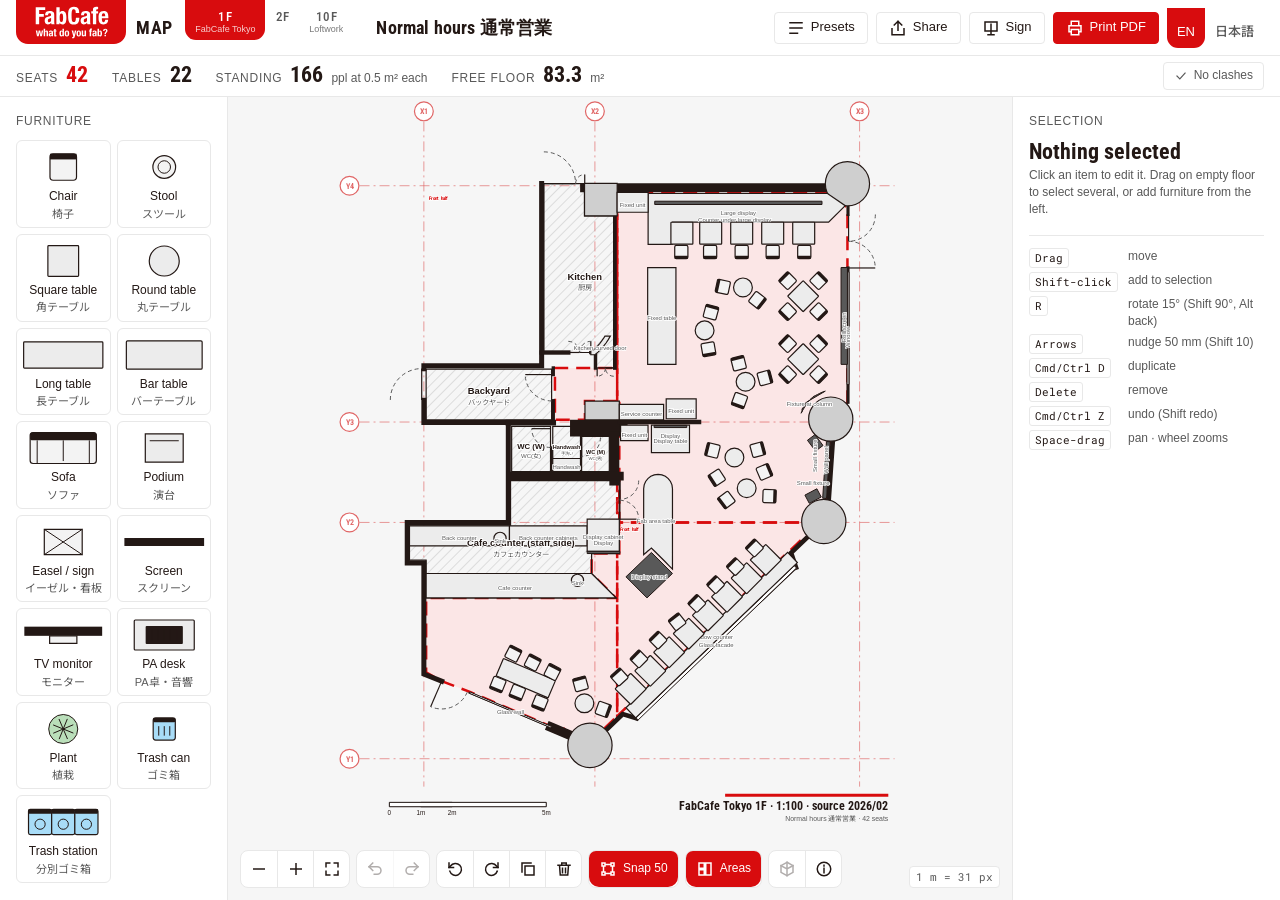
==== commit 230b7cad: "1F: cafe layout preset named Normal hours 通常営業 (matches 2F) Co-Authored-By: Claude Opus 5.5 <noreply" ====
--- a/index.html
+++ b/index.html
@@ -1009,6 +1009,9 @@
   // 3D/scan references for this floor. Not yet registered to this plan's mm grid (no shared points
   // measured between the two), so register is left null rather than guessed — treat x/y/rotation
   // alignment between the Rhino model and this trace as unconfirmed until someone sets it.
+  // name of the cafe layout preset (same wording as 2F)
+  normal_en: 'Normal hours',
+  normal_jp: '通常営業',
   // kept free by every preset (see header)
   keepClear: [
     { id: 'entrance', label_en: 'Entrance', label_jp: '入口', points: [[72, 15050], [2000, 15050], [2000, 17000], [72, 17000]] },
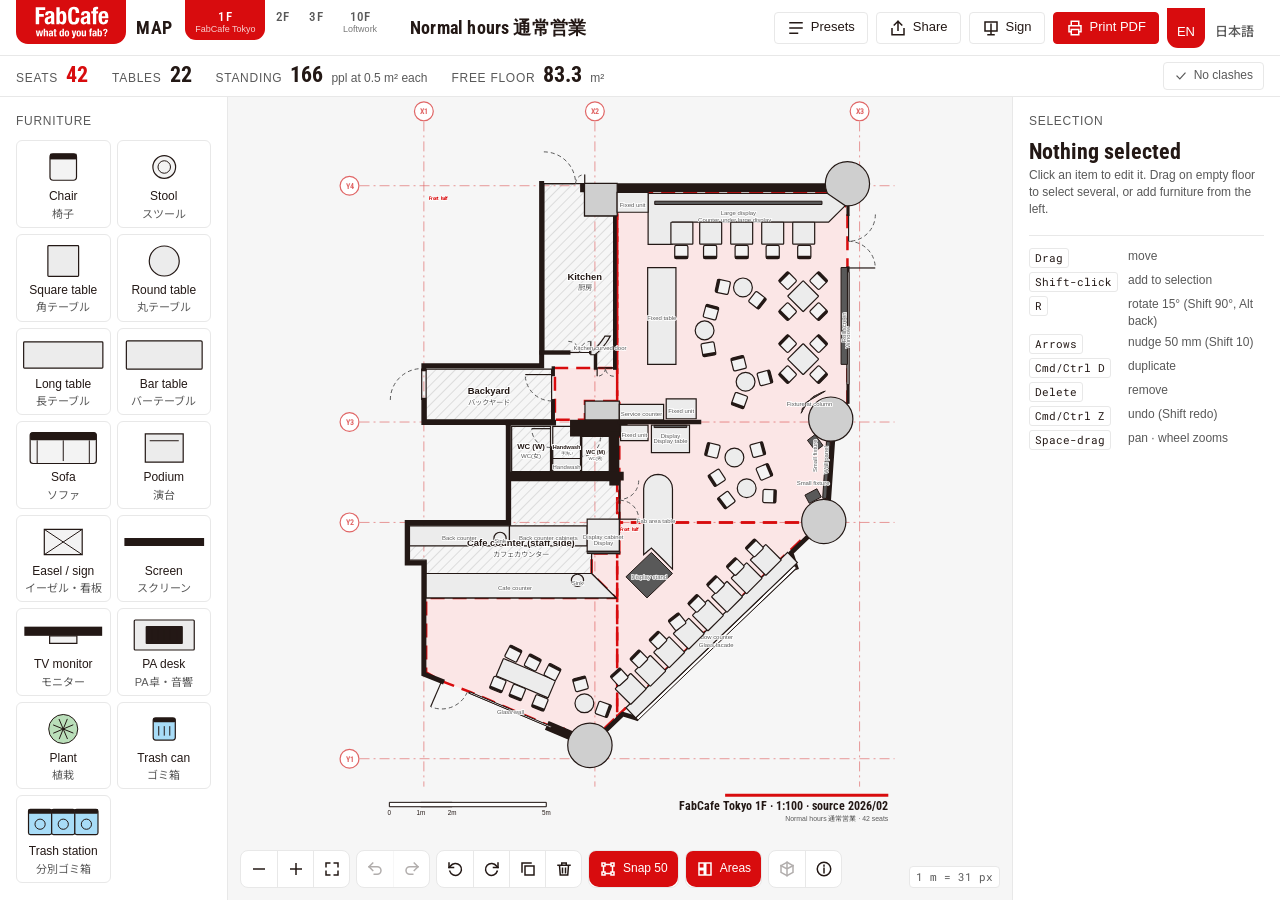
==== commit e76d1823: "Add 3F (conference / YEP floor): 2F shell, opens empty, Empty preset only - plan-3f.js: same buildin" ====
--- a/index.html
+++ b/index.html
@@ -264,7 +264,6 @@
   .tool-group button{width:34px;height:34px}
   .zoom-read{display:none}
 }
-#btn-memo{display:none} /* staff-only; reachable from the print dialog (編集), kept out of the public toolbar */
 @media (max-width: 420px){
   .brand-sub{display:none}
   .logo-tag{width:80px}
@@ -306,244 +305,6 @@
 }
 </style>
 <style id="plan-css"></style>
-<style id="memo-css">
-/* ---------- 当日シート overlay (screen) ---------- */
-.memo{position:fixed;inset:0;z-index:45;background:var(--bg);color:var(--fg);display:flex;flex-direction:column;font-family:"Hiragino Sans","Noto Sans JP",var(--font-text)}
-.memo-bar{flex:none;display:flex;align-items:center;gap:12px;height:56px;padding:0 16px;border-bottom:1px solid var(--line);min-width:0}
-.memo-h{margin:0;font:700 20px/1 var(--font-display);letter-spacing:.02em;display:flex;align-items:baseline;gap:10px;min-width:0;white-space:nowrap}
-.memo-h small{font:500 12px/1 var(--font-text);color:var(--fg-muted);letter-spacing:0}
-.memo-acts{margin-left:auto;display:flex;align-items:center;gap:8px;flex:none}
-.memo-confirm{display:flex;align-items:center;gap:6px;padding:4px 4px 4px 10px;border:1px solid var(--accent-text);border-radius:var(--r-sm);background:var(--red-tint);font-size:12px}
-.memo-confirm .btn{height:26px;padding:0 10px;font-size:12px}
-.memo-tabs{display:none}
-.memo-body{flex:1;min-height:0;display:grid;grid-template-columns:minmax(320px,440px) minmax(0,1fr)}
-.memo-form{overflow-y:auto;padding:4px 16px 48px;border-right:1px solid var(--line)}
-.memo-form fieldset{border:0;margin:0;padding:16px 0 4px;display:grid;grid-template-columns:repeat(6,minmax(0,1fr));gap:12px 10px}
-.memo-form fieldset + fieldset{border-top:1px solid var(--line)}
-.memo-form legend{float:left;grid-column:1 / -1;width:100%;padding:0;margin:0 0 2px;font:700 17px/1.2 var(--font-display);letter-spacing:.02em}
-.memo-form legend small{margin-left:8px;font:500 11px/1 var(--font-text);color:var(--fg-muted);letter-spacing:.06em;text-transform:uppercase}
-.mf{display:flex;flex-direction:column;gap:4px;min-width:0;grid-column:span 6}
-.mf.w3{grid-column:span 3}
-.mf.w2{grid-column:span 2}
-.mf label,.mf .lab{font-size:13px;font-weight:700;line-height:1.3}
-.mf label small,.mf .lab small{display:block;font-size:11px;font-weight:400;color:var(--fg-muted);letter-spacing:.02em}
-.mf input,.mf textarea{width:100%;min-width:0;height:36px;padding:0 10px;border:1px solid var(--line);border-radius:var(--r-sm);background:var(--bg);font-size:14px}
-.mf textarea{height:64px;padding:8px 10px;resize:vertical;line-height:1.45}
-.mf input:focus,.mf textarea:focus{border-color:var(--fg);outline:none}
-.mf input.time{font-family:var(--font-mono);font-variant-numeric:tabular-nums;text-align:center;padding:0 4px}
-.mf .hint{margin:0;font-size:11.5px;line-height:1.4;color:var(--accent-text)}
-.mf .hint::before{content:"社内メモ・印刷されません　";font-weight:700}
-.mf .help{margin:0;font-size:11.5px;line-height:1.4;color:var(--fg-muted)}
-.memo-seg{display:grid;grid-template-columns:repeat(4,minmax(0,1fr));border:1px solid var(--line);border-radius:var(--r-sm);overflow:hidden}
-.memo-seg.segn3{grid-template-columns:repeat(3,minmax(0,1fr))}
-.memo-seg button{height:36px;border:0;background:var(--bg);cursor:pointer;font-size:13px;font-weight:500;padding:0 4px;white-space:nowrap}
-.memo-seg button + button{border-left:1px solid var(--line)}
-.memo-seg button[aria-pressed="true"]{background:var(--red);color:#fff;border-radius:0 0 9px 9px}
-
-/* ---------- timeline editor (flexible rows) ---------- */
-.mf-timeline,.mf-shifts-fs{grid-column:1 / -1}
-.mf-rows{display:flex;flex-direction:column;gap:6px;margin-bottom:10px}
-.mf-row{border:1px solid var(--line);border-radius:var(--r-sm);padding:6px 8px;display:flex;flex-direction:column;gap:6px}
-.mf-row-top{display:flex;align-items:center;gap:6px}
-.mf-row-ord{display:flex;flex-direction:column;flex:none;gap:2px}
-.mf-row-ord button{width:20px;height:16px;border:1px solid var(--line);border-radius:3px;background:var(--bg);font-size:8px;line-height:1;cursor:pointer;padding:0;color:var(--fg)}
-.mf-row-ord button:disabled{opacity:.3;cursor:default}
-.mf-row-label{flex:1;min-width:0;height:32px;padding:0 8px;border:1px solid var(--line);border-radius:var(--r-sm);background:var(--bg);font-size:13px;font-weight:700}
-.mf-row-del{flex:none;width:28px;height:28px;border:1px solid var(--line);border-radius:var(--r-sm);background:var(--bg);cursor:pointer;color:var(--fg-muted);font-size:12px}
-.mf-row-del:disabled{opacity:.3;cursor:default}
-.mf-row-bot{display:grid;grid-template-columns:72px minmax(0,1fr) auto;gap:6px;align-items:center}
-.mf-row-time{height:30px;padding:0 6px;border:1px solid var(--line);border-radius:var(--r-sm);background:var(--bg);font-family:var(--font-mono);font-size:12px;text-align:center}
-.mf-row-note{height:30px;min-width:0;padding:0 8px;border:1px solid var(--line);border-radius:var(--r-sm);background:var(--bg);font-size:12px}
-.mf-row-hi{display:flex;align-items:center;gap:4px;font-size:11px;color:var(--fg-muted);white-space:nowrap;flex:none;cursor:pointer}
-.mf-row-hi input{margin:0}
-.mf-rows-add{margin-bottom:10px}
-.mf-chips{display:flex;flex-wrap:wrap;gap:6px;margin-bottom:10px}
-.mf-chip{height:26px;padding:0 10px;border:1px solid var(--line);border-radius:999px;background:var(--bg);font-size:12px;cursor:pointer}
-.mf-chip:hover{border-color:var(--fg)}
-.mf-templates{display:flex;flex-wrap:wrap;align-items:center;gap:8px;margin-bottom:6px}
-.mf-templates .lab{font-size:12px;font-weight:700}
-.mf-templates .lab small{display:block;font-size:10px;font-weight:400;color:var(--fg-muted)}
-.mf-templates button small{display:block;font-size:9px;font-weight:400;opacity:.75}
-.mf-shifts{display:grid;grid-template-columns:repeat(2,minmax(0,1fr));gap:10px}
-.mf-shift{border:1px solid var(--line);border-radius:var(--r-sm);padding:8px;display:flex;flex-direction:column;gap:6px;min-width:0}
-.mf-shift-lab{font-size:12px;font-weight:700}
-.mf-shift-grid{display:grid;grid-template-columns:repeat(2,minmax(0,1fr));gap:6px}
-.mf-shift-grid input{height:30px;min-width:0;padding:0 8px;border:1px solid var(--line);border-radius:var(--r-sm);background:var(--bg);font-size:12px}
-.memo-prev{overflow:auto;background:var(--plan-bg);padding:24px 16px 48px;min-width:0}
-.memo-scaler{position:relative;margin:0 auto;overflow:hidden;box-shadow:0 1px 2px rgba(0,0,0,.08),0 8px 28px rgba(0,0,0,.10)}
-.memo-scaler > .memo-sheet{position:absolute;left:0;top:0;transform-origin:0 0}
-.memo-prev-note{max-width:560px;margin:12px auto 0;text-align:center;font-size:12px;color:var(--fg-muted)}
-.memo-copybox{position:absolute;left:50%;top:72px;transform:translateX(-50%);width:min(560px,calc(100% - 32px));z-index:2;background:var(--bg);border:1px solid var(--fg);border-radius:var(--r-md);padding:16px}
-.memo-copybox p{margin:0 0 8px;font-size:13px;color:var(--fg-muted)}
-.memo-copybox textarea{width:100%;height:220px;padding:10px;border:1px solid var(--line);border-radius:var(--r-sm);background:var(--surface);font:12px/1.5 var(--font-mono);resize:vertical}
-.memo-copybox .btn-row{justify-content:flex-end;margin-top:8px}
-@media (max-width: 1080px){ .memo-bar .memo-h small{display:none} }
-@media (max-width: 760px){
-  .memo-bar{gap:8px;padding:0 16px}
-  .memo-acts{gap:4px}
-  .memo-bar .btn .lbl{display:none}
-  .memo-bar .btn{width:34px;padding:0}
-  .memo-bar #memo-back{width:auto;padding:0 8px}
-  .memo-bar #memo-back .lbl{display:inline}
-  .memo-confirm{position:absolute;left:16px;right:16px;top:60px;z-index:3;justify-content:flex-end}
-  .memo-confirm > span{flex:1}
-  .memo-confirm .btn{width:auto!important;padding:0 10px!important}
-  .memo-h{font-size:17px}
-  .memo-tabs{display:flex;gap:4px;padding:0 16px;border-bottom:1px solid var(--line);flex:none}
-  .memo-tabs button{flex:1;height:38px;border:0;background:transparent;font-size:13px;font-weight:500;color:var(--fg-muted);cursor:pointer}
-  .memo-tabs button[aria-selected="true"]{background:var(--red);color:#fff;border-radius:0 0 10px 10px}
-  .memo-body{display:block;overflow-y:auto}
-  .memo-body[data-tab="form"] .memo-prev,.memo-body[data-tab="prev"] .memo-form{display:none}
-  .memo-form{border-right:0;overflow:visible}
-  .memo-prev{overflow:visible;padding:16px 16px 48px}
-  .mf.w3{grid-column:span 6}
-  .mf.w2{grid-column:span 3}
-  .mf-shifts{grid-template-columns:1fr}
-  .mf-row-bot{grid-template-columns:62px minmax(0,1fr) auto}
-}
-
-/* ---------- The sheet itself: one A4 page, always light ---------- */
-.memo-sheet{
-  --s-red:#d80c0e; --s-ink:#231815; --s-mute:#5f5f5f; --s-line:#cfcfcf; --s-soft:#f3f3f3;
-  width:210mm;height:297mm;box-sizing:border-box;padding:11mm 12mm 10mm;overflow:hidden;
-  display:flex;flex-direction:column;gap:2.8mm;
-  background:#fff;color:var(--s-ink);
-  font:400 9pt/1.5 "Hiragino Sans","Hiragino Kaku Gothic ProN","Noto Sans JP","Yu Gothic",Meiryo,sans-serif;
-  -webkit-print-color-adjust:exact;print-color-adjust:exact;text-align:left;letter-spacing:0;
-}
-.memo-sheet *{box-sizing:border-box}
-.memo-sheet h1,.memo-sheet h2,.memo-sheet h3,.memo-sheet p,.memo-sheet ol,.memo-sheet ul,.memo-sheet dl,.memo-sheet dd{margin:0;padding:0}
-.memo-sheet b,.memo-sheet strong{font-weight:700}
-.memo-sheet .num{font-family:"Helvetica Neue Condensed Bold","HelveticaNeue-CondensedBold","Roboto Condensed","Arial Narrow",sans-serif;font-weight:700;font-variant-numeric:tabular-nums;letter-spacing:.01em}
-.memo-sheet .c1,.memo-sheet .c2,.memo-sheet .c3{display:-webkit-box;-webkit-box-orient:vertical;overflow:hidden}
-.memo-sheet .c1{-webkit-line-clamp:1}
-.memo-sheet .c2{-webkit-line-clamp:2}
-.memo-sheet .c3{-webkit-line-clamp:3}
-.memo-sheet .ln{display:inline-block;min-width:28mm;height:1em;border-bottom:.3mm solid var(--s-ink);vertical-align:-.2em}
-.memo-sheet .ln.s{min-width:16mm}
-.memo-sheet .ln.l{min-width:60mm}
-.memo-sheet .k{display:block;font-size:7.5pt;line-height:1.3;color:var(--s-mute);font-weight:700;letter-spacing:.04em}
-
-/* header */
-.ms-head{display:flex;flex-direction:column;gap:1.4mm}
-.ms-top{display:flex;align-items:flex-start;gap:3mm;margin-top:-7mm}
-.ms-tag{display:inline-flex;align-items:flex-end;height:11mm;padding:0 2.6mm 1.4mm;background:var(--s-red);color:#fff;border-radius:0 0 3mm 3mm;font:700 13pt/1 "Helvetica Neue Condensed Bold","HelveticaNeue-CondensedBold","Roboto Condensed","Arial Narrow",sans-serif}
-.ms-kind{padding-top:4.6mm;font-size:10pt;font-weight:700;letter-spacing:.06em}
-.ms-kind small{margin-left:2mm;font-size:8pt;font-weight:400;color:var(--s-mute);letter-spacing:0}
-.ms-map{margin-left:auto;padding-top:4.8mm;max-width:70mm;font-size:7.5pt;color:var(--s-mute);text-align:right}
-.ms-title{font-size:17pt;line-height:1.25;font-weight:700;letter-spacing:.01em;margin-top:1mm}
-.ms-title .ln{min-width:110mm;height:9mm}
-.ms-meta{display:flex;flex-wrap:wrap;gap:1mm 8mm;font-size:9.5pt;padding-bottom:2.4mm;border-bottom:.5mm solid var(--s-ink)}
-.ms-meta > span{display:flex;align-items:baseline;gap:2mm;min-width:0;max-width:100%}
-.ms-meta .k{display:inline;font-size:7.5pt}
-.ms-meta .c1{max-width:110mm}
-
-/* time strip — variable row count (1–8); >5 wraps to 2 rows of 4 with smaller type */
-.ms-times ol{list-style:none;display:grid;grid-template-columns:repeat(var(--cols,5),minmax(0,1fr));gap:3.5mm}
-.ms-times li{position:relative;border:.35mm solid var(--s-ink);border-radius:0 0 2.4mm 2.4mm;padding:1.4mm 2mm 1.2mm;min-width:0}
-.ms-times li + li::before{content:"";position:absolute;left:-3.1mm;top:50%;width:0;height:0;border-left:1.8mm solid var(--s-ink);border-top:1.3mm solid transparent;border-bottom:1.3mm solid transparent;transform:translateY(-50%)}
-.ms-times .k{white-space:nowrap;overflow:hidden;text-overflow:ellipsis}
-.ms-times .v{display:block;font-size:22pt;line-height:1.05;white-space:nowrap;overflow:hidden}
-.ms-times .v .blank{display:inline-flex;align-items:flex-end;gap:.8mm;height:7.6mm;color:var(--s-mute)}
-.ms-times .v .blank i{display:inline-block;width:8mm;height:6.4mm;border-bottom:.35mm solid var(--s-ink)}
-.ms-times .v .blank b{font-size:15pt;line-height:1}
-.ms-times .rn{display:block;margin-top:.5mm;font-size:6.3pt;line-height:1.3;color:var(--s-mute);font-weight:400;white-space:nowrap;overflow:hidden;text-overflow:ellipsis}
-.ms-times li.go{background:var(--s-red);border-color:var(--s-red);color:#fff}
-.ms-times li.go .k{color:#fff}
-.ms-times li.go .v .blank{color:#fff}
-.ms-times li.go .v .blank i{border-color:#fff}
-.ms-times li.go .rn{color:#fff;opacity:.85}
-.ms-times .note{margin-top:1.6mm;font-size:8.5pt;color:var(--s-ink)}
-.ms-times .note b{color:var(--s-red)}
-.ms-times.two-row ol{gap:2.2mm 3mm}
-.ms-times.two-row li{padding:1mm 1.6mm .9mm}
-.ms-times.two-row li:nth-child(4n+1)::before{display:none}
-.ms-times.two-row .k{font-size:6.8pt}
-.ms-times.two-row .v{font-size:15pt}
-.ms-times.two-row .v .blank{height:5.4mm}
-.ms-times.two-row .v .blank i{width:6mm;height:4.6mm}
-.ms-times.two-row .v .blank b{font-size:11pt}
-.ms-times.two-row .rn{font-size:5.8pt}
-
-/* shifts — compact, optional, printed only if at least one shift has data */
-.ms-shifts{display:grid;grid-template-columns:repeat(2,minmax(0,1fr));gap:2mm 4mm;border:.35mm solid var(--s-ink);border-radius:0 0 2.4mm 2.4mm;padding:1.6mm 3mm}
-.ms-shifts .sh{display:flex;flex-wrap:wrap;align-items:baseline;gap:1.6mm;font-size:8.3pt;min-width:0}
-.ms-shifts .sh .tag{flex:none;font-size:7.3pt;background:var(--s-ink);color:#fff;padding:.3mm 1.8mm;border-radius:.8mm}
-.ms-shifts .sh .nm{font-weight:700}
-.ms-shifts .sh .tm{font-family:"Helvetica Neue Condensed Bold","HelveticaNeue-CondensedBold","Roboto Condensed","Arial Narrow",sans-serif;font-weight:700;font-size:9.5pt}
-
-/* role band */
-.ms-role{display:grid;grid-template-columns:44mm minmax(0,1fr) 46mm;border:.35mm solid var(--s-ink);border-radius:0 0 2.4mm 2.4mm}
-.ms-role > div{padding:2mm 3mm;min-width:0}
-.ms-role > div + div{border-left:.25mm solid var(--s-line)}
-.ms-job b{display:block;font-size:13pt;line-height:1.25;margin-top:.6mm}
-.ms-drink .how{font-size:10pt;font-weight:700;line-height:1.35}
-.ms-drink .how + p{font-size:8.5pt;margin-top:.4mm}
-.ms-drink ul{list-style:none;display:flex;flex-direction:column;gap:.3mm;font-size:8.5pt;line-height:1.35}
-.ms-drink ul li::before{content:"○";display:inline-block;width:4mm;color:var(--s-mute)}
-.ms-facts{display:flex;flex-direction:column;gap:1.2mm}
-.ms-facts .v{font-size:10pt;font-weight:700;line-height:1.3}
-.ms-facts .v .ln{min-width:30mm}
-
-/* three phases */
-.ms-cols{display:grid;grid-template-columns:repeat(3,minmax(0,1fr));gap:4mm}
-.ms-col{min-width:0}
-.ms-col h3{display:flex;align-items:center;gap:1.8mm;font-size:11pt;line-height:1.2;padding-bottom:1.2mm;margin-bottom:1.6mm;border-bottom:.35mm solid var(--s-ink)}
-.ms-col h3 .n{display:inline-grid;place-items:center;width:5mm;height:5mm;border-radius:0 0 1.4mm 1.4mm;background:var(--s-ink);color:#fff;font-size:8.5pt}
-.ms-col h3 small{margin-left:auto;font-size:9pt;color:var(--s-mute)}
-.ms-col ol{list-style:none;counter-reset:st;display:flex;flex-direction:column;gap:1mm}
-.ms-col ol > li{counter-increment:st;position:relative;padding-left:4.6mm}
-.ms-col ol > li::before{content:counter(st);position:absolute;left:0;top:.35mm;width:3.4mm;height:3.4mm;border:.25mm solid var(--s-ink);border-radius:50%;display:grid;place-items:center;font-size:6.5pt;line-height:1;font-weight:700}
-.ms-col ol.order > li::before{background:var(--s-ink);color:#fff}
-.ms-col ul{list-style:none;margin-top:1.6mm;padding-top:1.4mm;border-top:.25mm dashed var(--s-line);display:flex;flex-direction:column;gap:1mm;font-size:8.5pt}
-.ms-col ul li{position:relative;padding-left:3mm}
-.ms-col ul li::before{content:"";position:absolute;left:.4mm;top:.62em;width:1.2mm;height:1.2mm;background:var(--s-mute)}
-.ms-col .em{font-weight:700}
-
-/* trash + checks */
-.ms-low{display:grid;grid-template-columns:76mm minmax(0,1fr);gap:4mm}
-.ms-box{border:.35mm solid var(--s-ink);border-radius:0 0 2.4mm 2.4mm;padding:2mm 3mm 2.4mm;min-width:0}
-.ms-box h3{font-size:10.5pt;line-height:1.2;margin-bottom:1.4mm}
-.ms-trash dl{display:grid;grid-template-columns:13mm minmax(0,1fr);gap:1.1mm 2mm;font-size:8.5pt;line-height:1.4}
-.ms-trash dt{font-size:7.5pt;font-weight:700;color:var(--s-mute);padding-top:.3mm}
-.ms-trash dd b{font-size:9pt}
-.ms-trash ul{list-style:none;margin-top:1.6mm;padding-top:1.4mm;border-top:.25mm dashed var(--s-line);font-size:8.5pt;display:flex;flex-direction:column;gap:.6mm}
-.ms-trash ul li{position:relative;padding-left:4mm}
-.ms-trash ul li::before{position:absolute;left:0;font-weight:700}
-.ms-trash ul li.no::before{content:"×";color:var(--s-red)}
-.ms-trash ul li.ask::before{content:"?"}
-.ms-check ul{list-style:none;display:grid;grid-template-columns:repeat(2,minmax(0,1fr));gap:1.4mm 4mm;font-size:8.8pt;line-height:1.38}
-.ms-check li{position:relative;padding-left:5.4mm;min-width:0}
-.ms-check li::before{content:"";position:absolute;left:0;top:.2mm;width:3.6mm;height:3.6mm;border:.3mm solid var(--s-ink);border-radius:.4mm;background:#fff}
-.ms-check li small{display:block;font-size:7.8pt;color:var(--s-mute)}
-.ms-check li small .ln{min-width:20mm}
-
-/* free memo */
-.ms-extra{border:.3mm dashed var(--s-mute);border-radius:0 0 2.4mm 2.4mm;padding:1.6mm 3mm;font-size:9pt}
-.ms-extra .k{display:inline;margin-right:2mm}
-.ms-extra p{white-space:pre-line}
-
-/* help footer */
-.ms-help{margin-top:auto;background:var(--s-soft);border-radius:0 0 2.4mm 2.4mm;padding:2mm 3mm 2.2mm}
-.ms-help h3{font-size:10pt;line-height:1.2;margin-bottom:1mm}
-.ms-help dl{display:grid;grid-template-columns:14mm minmax(0,1fr);gap:.7mm 2mm;font-size:8.5pt;line-height:1.4}
-.ms-help dt{font-weight:700}
-.ms-help .tel{font-size:10pt}
-
-/* without the print module: printing from the open sheet prints just the sheet */
-@media print{
-  body.memo-solo-print{overflow:visible!important;height:auto!important;background:#fff!important}
-  body.memo-solo-print > *:not(#memo){display:none!important}
-  body.memo-solo-print #memo{position:static!important;display:block!important;background:#fff!important}
-  body.memo-solo-print #memo > :not(.memo-body){display:none!important}
-  body.memo-solo-print .memo-body{display:block!important;overflow:visible!important}
-  body.memo-solo-print .memo-form,body.memo-solo-print .memo-prev-note{display:none!important}
-  body.memo-solo-print .memo-prev{display:block!important;padding:0!important;background:#fff!important;overflow:visible!important}
-  body.memo-solo-print .memo-scaler{width:auto!important;height:auto!important;box-shadow:none!important;overflow:visible!important}
-  body.memo-solo-print .memo-scaler > .memo-sheet{position:static!important;transform:none!important}
-}
-
-</style>
 <style id="print-css">
 /* ======================= Print composer ======================= */
 /* ---------- Dialog ---------- */
@@ -655,6 +416,7 @@
         <button class="btn" id="btn-share" aria-haspopup="true" aria-expanded="false" aria-controls="menu-share">
           <svg class="i" viewBox="0 0 24 24"><path d="M12 15V3M7 8l5-5 5 5M4 13v8h16v-8"/></svg><span class="lbl" data-i18n="share">Share</span></button>
         <div class="menu" id="menu-share" hidden>
+          <button id="share-link"><span data-i18n="copyLink"></span><span class="sub" data-i18n="copyLinkSub"></span></button>
           <button id="share-code"><span data-i18n="copyCode"></span><span class="sub" data-i18n="copyCodeSub"></span></button>
           <button id="share-import"><span data-i18n="importCode"></span><span class="sub" data-i18n="importCodeSub"></span></button>
           <button id="share-pdf"><span data-i18n="savePdf"></span><span class="sub" data-i18n="savePdfSub"></span></button>
@@ -662,7 +424,6 @@
         </div>
       </div>
       <button class="btn" id="btn-sign"><svg class="i" viewBox="0 0 24 24"><path d="M4 4h16v12H4zM12 16v5M8 21h8M12 7v4M12 13v1"/></svg><span class="lbl" data-i18n="sign">貼り紙</span></button>
-      <button class="btn" id="btn-memo"><svg class="i" viewBox="0 0 24 24"><path d="M6 3h9l4 4v14H6zM9 11h7M9 15h7M9 7h4"/></svg><span class="lbl" data-i18n="memo">Staff sheet</span></button>
       <button class="btn primary" id="btn-print"><svg class="i" viewBox="0 0 24 24"><path d="M7 9V3h10v6M7 17H4v-8h16v8h-3M7 14h10v7H7z"/></svg><span class="lbl" data-i18n="print">Print</span></button>
       <div class="seg" role="group" aria-label="Language">
         <button id="lang-en" aria-pressed="true">EN</button>
@@ -2051,6 +1812,557 @@
 
 </script>
 <script>
+/* FabCafe 3F — conference / YEP floor. Same building shell, grid, core and columns as 2F (plan-2f.js);
+   the 2025/10 3F base drawing matches the 2F outline (ELV block, WC, stair, diagonal façade, back room).
+   No fixed furniture: 3F is set up per event, so it opens empty and offers only the Empty preset (presetsOnly);
+   people can still save their own presets. Positions inherit 2F's ±0.5 m. */
+(window.PLANS = window.PLANS || {})['3F'] = {
+ "meta": {
+  "name": "FabCafe 3F",
+  "source": "3F base plan (2025/10, same shell as 2F)",
+  "units": "mm",
+  "titleNote": "plan 2025/10"
+ },
+ "normal_en": "Empty",
+ "normal_jp": "空",
+ "normal_sub": {
+  "en": "Conference / YEP floor — starts empty",
+  "jp": "カンファレンス・YEP用フロア — 空の状態から"
+ },
+ "stage": {
+  "x": 17000,
+  "y": 13200,
+  "w": 2000,
+  "h": 4400,
+  "face": [
+   -1,
+   0
+  ]
+ },
+ "grid": {
+  "x": [
+   {
+    "id": "A",
+    "v": 0
+   },
+   {
+    "id": "B",
+    "v": 3480
+   },
+   {
+    "id": "C",
+    "v": 7530
+   },
+   {
+    "id": "D",
+    "v": 10730
+   },
+   {
+    "id": "E",
+    "v": 18260
+   }
+  ],
+  "y": [
+   {
+    "id": "5",
+    "v": 0
+   },
+   {
+    "id": "4",
+    "v": 8450
+   },
+   {
+    "id": "3",
+    "v": 16150
+   },
+   {
+    "id": "1",
+    "v": 16885
+   }
+  ]
+ },
+ "view": {
+  "minX": -1700,
+  "minY": -3400,
+  "maxX": 19600,
+  "maxY": 18400
+ },
+ "floor": [
+  [
+   4483,
+   -2152
+  ],
+  [
+   10740,
+   -2152
+  ],
+  [
+   10740,
+   8200
+  ],
+  [
+   18260,
+   8200
+  ],
+  [
+   18260,
+   17250
+  ],
+  [
+   7300,
+   16450
+  ],
+  [
+   -179,
+   8786
+  ],
+  [
+   -359,
+   8302
+  ],
+  [
+   -233,
+   7764
+  ],
+  [
+   2241,
+   2116
+  ],
+  [
+   3729,
+   -1291
+  ]
+ ],
+ "trashSpot": [
+  11500,
+  10000
+ ],
+ "walls": [
+  {
+   "points": [
+    [
+     4483,
+     -2152
+    ],
+    [
+     10740,
+     -2152
+    ],
+    [
+     10740,
+     8200
+    ]
+   ],
+   "closed": false,
+   "thick": 200
+  },
+  {
+   "points": [
+    [
+     18260,
+     17250
+    ],
+    [
+     7300,
+     16450
+    ],
+    [
+     -179,
+     8786
+    ],
+    [
+     -359,
+     8302
+    ],
+    [
+     -233,
+     7764
+    ],
+    [
+     2241,
+     2116
+    ],
+    [
+     3729,
+     -1291
+    ],
+    [
+     4483,
+     -2152
+    ]
+   ],
+   "closed": false,
+   "thick": 100
+  },
+  {
+   "points": [
+    [
+     5965,
+     -2150
+    ],
+    [
+     5965,
+     600
+    ]
+   ],
+   "closed": false,
+   "thick": 150
+  },
+  {
+   "points": [
+    [
+     6800,
+     2170
+    ],
+    [
+     7337,
+     2170
+    ]
+   ],
+   "closed": false,
+   "thick": 150
+  },
+  {
+   "points": [
+    [
+     10730,
+     8230
+    ],
+    [
+     18260,
+     8230
+    ]
+   ],
+   "closed": false,
+   "thick": 150
+  },
+  {
+   "points": [
+    [
+     18260,
+     8230
+    ],
+    [
+     18260,
+     10300
+    ]
+   ],
+   "closed": false,
+   "thick": 200
+  },
+  {
+   "points": [
+    [
+     18260,
+     11300
+    ],
+    [
+     18260,
+     17250
+    ]
+   ],
+   "closed": false,
+   "thick": 200
+  }
+ ],
+ "rooms": [
+  {
+   "id": "elv",
+   "label_en": "Elevators",
+   "label_jp": "エレベーター",
+   "kind": "core",
+   "points": [
+    [
+     5965,
+     -2150
+    ],
+    [
+     10730,
+     -2150
+    ],
+    [
+     10730,
+     600
+    ],
+    [
+     5965,
+     600
+    ]
+   ]
+  },
+  {
+   "id": "core",
+   "label_en": "Stairs · PS · DS",
+   "label_jp": "階段",
+   "kind": "core",
+   "points": [
+    [
+     7337,
+     2170
+    ],
+    [
+     10730,
+     2170
+    ],
+    [
+     10730,
+     8230
+    ],
+    [
+     7337,
+     8230
+    ]
+   ]
+  },
+  {
+   "id": "eps-w",
+   "label_en": "EPS",
+   "label_jp": "EPS",
+   "kind": "core",
+   "points": [
+    [
+     6858,
+     8230
+    ],
+    [
+     8932,
+     8230
+    ],
+    [
+     8932,
+     8932
+    ],
+    [
+     6858,
+     8932
+    ]
+   ]
+  },
+  {
+   "id": "eps-e",
+   "label_en": "EPS",
+   "label_jp": "EPS",
+   "kind": "core",
+   "points": [
+    [
+     10367,
+     8230
+    ],
+    [
+     12920,
+     8230
+    ],
+    [
+     12920,
+     8932
+    ],
+    [
+     10367,
+     8932
+    ]
+   ]
+  }
+ ],
+ "fixed": [
+  {
+   "id": "col-b5",
+   "kind": "column",
+   "shape": "rect",
+   "x": 3828,
+   "y": 96,
+   "w": 800,
+   "h": 800,
+   "rot": 0,
+   "label_en": "Column",
+   "label_jp": "柱"
+  },
+  {
+   "id": "col-a4",
+   "kind": "column",
+   "shape": "rect",
+   "x": 319,
+   "y": 8294,
+   "w": 800,
+   "h": 800,
+   "rot": 0,
+   "label_en": "Column",
+   "label_jp": "柱"
+  },
+  {
+   "id": "col-c1",
+   "kind": "column",
+   "shape": "rect",
+   "x": 7433,
+   "y": 15631,
+   "w": 800,
+   "h": 800,
+   "rot": 0,
+   "label_en": "Column",
+   "label_jp": "柱"
+  },
+  {
+   "id": "col-d1",
+   "kind": "column",
+   "shape": "rect",
+   "x": 10687,
+   "y": 15982,
+   "w": 700,
+   "h": 700,
+   "rot": 0,
+   "label_en": "Column",
+   "label_jp": "柱"
+  },
+  {
+   "id": "col-e2",
+   "kind": "column",
+   "shape": "rect",
+   "x": 18050,
+   "y": 16650,
+   "w": 600,
+   "h": 900,
+   "rot": 0,
+   "label_en": "Column",
+   "label_jp": "柱"
+  },
+  {
+   "id": "door-lobby",
+   "kind": "door",
+   "shape": "arc",
+   "x": 6000,
+   "y": 2170,
+   "r": 800,
+   "rot": 0,
+   "sweep": 90,
+   "label_en": "Door from lobby",
+   "label_jp": "扉（EVホール）"
+  },
+  {
+   "id": "door-core-l",
+   "kind": "door",
+   "shape": "arc",
+   "x": 9000,
+   "y": 8932,
+   "r": 600,
+   "rot": 0,
+   "sweep": 90,
+   "label_en": "Door from core",
+   "label_jp": "扉"
+  },
+  {
+   "id": "door-core-r",
+   "kind": "door",
+   "shape": "arc",
+   "x": 10300,
+   "y": 8932,
+   "r": 600,
+   "rot": 90,
+   "sweep": 90,
+   "label_en": "Door from core",
+   "label_jp": "扉"
+  },
+  {
+   "id": "door-eps-w-l",
+   "kind": "door",
+   "shape": "arc",
+   "x": 7656,
+   "y": 8932,
+   "r": 540,
+   "rot": 0,
+   "sweep": 90,
+   "label_en": "EPS door",
+   "label_jp": "EPS 扉"
+  },
+  {
+   "id": "door-eps-w-r",
+   "kind": "door",
+   "shape": "arc",
+   "x": 8773,
+   "y": 8932,
+   "r": 540,
+   "rot": 90,
+   "sweep": 90,
+   "label_en": "EPS door",
+   "label_jp": "EPS 扉"
+  },
+  {
+   "id": "door-eps-e-l",
+   "kind": "door",
+   "shape": "arc",
+   "x": 11484,
+   "y": 8932,
+   "r": 540,
+   "rot": 0,
+   "sweep": 90,
+   "label_en": "EPS door",
+   "label_jp": "EPS 扉"
+  },
+  {
+   "id": "door-eps-e-r",
+   "kind": "door",
+   "shape": "arc",
+   "x": 12760,
+   "y": 8932,
+   "r": 540,
+   "rot": 90,
+   "sweep": 90,
+   "label_en": "EPS door",
+   "label_jp": "EPS 扉"
+  },
+  {
+   "id": "door-stair-ext",
+   "kind": "door",
+   "shape": "arc",
+   "x": 18260,
+   "y": 11300,
+   "r": 800,
+   "rot": 180,
+   "sweep": 90,
+   "label_en": "Exterior stair",
+   "label_jp": "外階段"
+  }
+ ],
+ "furniture": [],
+ "presets": [],
+ "defaultPreset": "empty",
+ "presetsOnly": [
+  "empty"
+ ],
+ "keepClear": [
+  {
+   "id": "lobby",
+   "label_en": "Lobby door",
+   "label_jp": "EVホール側の入口",
+   "points": [
+    [
+     4483,
+     600
+    ],
+    [
+     7337,
+     600
+    ],
+    [
+     7337,
+     4000
+    ],
+    [
+     4483,
+     4000
+    ]
+   ]
+  }
+ ],
+ "sim": {
+  "scans": [],
+  "heights": {
+   "floor_to_floor_mm": null,
+   "ceiling_mm": 3400,
+   "beam_mm": 2600,
+   "floor_z_mm": 0
+  },
+  "notes": "Ceiling 3400 mm / beam underside 2600 mm (measured on 3F for the year-end party layout)."
+ }
+};
 
 </script>
 <script>
@@ -3576,6 +3888,7 @@
     pWork:'Workshop', pWorkSub:'ワークショップ · long-table islands, 6 seats each',
     pBreak:'Breakfast 朝会', pBreakSub:'Long-table rows, food line, standing zone',
     pEmpty:'Empty', pEmptySub:'空 · clear all movable items',
+    copyLink:'Copy layout link', copyLinkSub:'Opens this layout directly', linkCopied:'Layout link copied',
     copyCode:'Copy layout code', copyCodeSub:'Text a teammate can paste in', importCode:'Paste / import', importCodeSub:'From a code or a .json file',
     savePdf:'Save PDF to print', savePdfSub:'A4 portrait, with layout name and seats',
     memo:'Staff sheet', sign:'Sign', print:'Print PDF',
@@ -3621,6 +3934,7 @@
     pWork:'ワークショップ', pWorkSub:'Workshop · 長テーブルの島、各6席',
     pBreak:'朝会ブレックファスト', pBreakSub:'Breakfast · 長テーブル、フード、立ちエリア',
     pEmpty:'空', pEmptySub:'Empty · 可動家具をすべて外す',
+    copyLink:'レイアウトのリンクをコピー', copyLinkSub:'開くとこの配置がそのまま表示されます', linkCopied:'リンクをコピーしました',
     copyCode:'レイアウトコードをコピー', copyCodeSub:'チームに送って貼り付けてもらう', importCode:'貼り付け・読み込み', importCodeSub:'コードまたは .json ファイルから',
     savePdf:'印刷用PDFを保存', savePdfSub:'A4 縦・レイアウト名と席数入り',
     memo:'当日シート', sign:'貼り紙', print:'印刷用PDF',
@@ -3889,6 +4203,7 @@
   .hit{fill:transparent;stroke:none}
   .zone-body{stroke-width:2.5px;vector-effect:non-scaling-stroke}
   .zone-pill{stroke:none}
+  .zone-lbl-top{pointer-events:none}
   .zone-lbl{fill:#231815;font-family:${c.fontDisplay};font-weight:700;letter-spacing:.02em;dominant-baseline:middle}
   .note-txt{fill:${c.fg};font-family:${c.fontDisplay};font-weight:700;text-anchor:middle;dominant-baseline:central;paint-order:stroke;stroke:${c.floor};stroke-width:70px;stroke-linejoin:round}
   .sel-box{fill:none;stroke:${c.red};stroke-width:2.5px;vector-effect:non-scaling-stroke}
@@ -4080,20 +4395,28 @@
     case 'zone': {
       const key = (it && it.color) || 'sky', col = COLORS[key], dark = DARK_COLORS[key] || col;
       el('rect', {class:'zone-body', x:-hw, y:-hh, width:w, height:h, fill:col, 'fill-opacity':.5, stroke:dark}, g);
-      if (it){
-        // a label pill, top-left of the zone box; a wrapping <g> (see updateZoneLabelSizes) keeps it
-        // readable at any zoom instead of shrinking to nothing when the plan is zoomed far out
-        const label = (it.label || t('zone')).toUpperCase();
-        const FS = 170, PAD = 55, textW = pillTextWidth(label, FS), pillW = Math.max(textW + PAD * 2, FS * 1.6), pillH = FS * 1.9;
-        const wrap = el('g', {class:'zone-lbl-wrap', 'data-x':-hw, 'data-y':-hh}, g);
-        el('rect', {class:'zone-pill', x:0, y:0, width:pillW, height:pillH, rx:6, fill:col}, wrap);
-        txt(wrap, pillW / 2, pillH / 2, label, {class:'zone-lbl', 'font-size':FS, 'text-anchor':'middle'});
-      }
+      // (the label pill is drawn later by zoneLabel(), on top of the furniture)
+      if (it && !it.id) zoneLabel(g, it, w, h, 0);
       break; }
     case 'note': {
       const fs = (it && it.fs) || 320;
       txt(g, 0, 0, (it && it.label) || t('note'), {class:'note-txt', 'font-size':fs}); break; }
   }
+}
+// zone label pill, top-left of the zone box. Drawn in its own group above the furniture so tables never
+// cover it; the font shrinks (to 120) to fit narrow zones, and dy pushes it down past a neighbour's pill.
+// The wrapping <g> (see updateZoneLabelSizes) keeps it readable when the plan is zoomed far out.
+function zonePill(it, w){
+  const label = (it.label || t('zone')).toUpperCase(), PAD = 55;
+  let FS = 210; const fit = (w - PAD * 2) / Math.max(1, pillTextWidth(label, 1));
+  if (fit < FS) FS = Math.max(120, fit);
+  return {label, FS, pillW:Math.max(pillTextWidth(label, FS) + PAD * 2, FS * 1.6), pillH:FS * 1.9};
+}
+function zoneLabel(g, it, w, h, dy){
+  const key = it.color || 'sky', col = COLORS[key], p = zonePill(it, w);
+  const wrap = el('g', {class:'zone-lbl-wrap', 'data-x':-w / 2, 'data-y':-h / 2 + (dy || 0)}, g);
+  el('rect', {class:'zone-pill', x:0, y:0, width:p.pillW, height:p.pillH, rx:6, fill:col}, wrap);
+  txt(wrap, p.pillW / 2, p.pillH / 2, p.label, {class:'zone-lbl', 'font-size':p.FS, 'text-anchor':'middle'});
 }
 function noteBox(it){ const fs = it.fs || 320; const s = it.label || t('note'); let wch = 0; for (const ch of s) wch += ch.charCodeAt(0) > 0x2e80 ? 1 : 0.58; return {w:Math.max(400, wch * fs + 120), h:fs * 1.4}; }
 
@@ -4149,6 +4472,20 @@
     if (clashIds.has(it.id)) el('rect', {class:'warn-box', x:-s.w / 2 - 50, y:-s.h / 2 - 50, width:s.w + 100, height:s.h + 100}, g);
     if (sel.has(it.id)) el('rect', {class:'sel-box' + (it.type === 'zone' ? ' sel-zone' : ''), x:-s.w / 2 - 60, y:-s.h / 2 - 60, width:s.w + 120, height:s.h + 120}, g);
   });
+  // zone labels last = on top of everything; an unrotated pill that would overlap an earlier one steps down
+  const placed = [];
+  items.filter(it => it.type === 'zone').forEach(it => {
+    const s = size(it), p = zonePill(it, s.w);
+    let dy = 0;
+    if (!it.rot){
+      const box = d => ({x0:it.x - s.w / 2, y0:it.y - s.h / 2 + d, x1:it.x - s.w / 2 + p.pillW, y1:it.y - s.h / 2 + d + p.pillH});
+      const hits = b => placed.some(q => b.x0 < q.x1 && q.x0 < b.x1 && b.y0 < q.y1 && q.y0 < b.y1);
+      for (let i = 0; i < 6 && hits(box(dy)) && dy + p.pillH * 2 <= s.h; i++) dy += p.pillH + 40;
+      placed.push(box(dy));
+    }
+    const g = el('g', {class:'zone-lbl-top', 'data-id':it.id, transform:`translate(${it.x} ${it.y}) rotate(${it.rot || 0})`}, gItems);
+    zoneLabel(g, it, s.w, s.h, dy);
+  });
   updateZoneLabelSizes();
   renderUI(); updateInspector(); renderZoneLegend();
   // only rebuild the saved list when it actually changed (keeps rename/confirm rows stable while editing)
@@ -4468,6 +4805,7 @@
   const ps = presetStore(), out = [];
   Object.keys(BUILTIN).forEach(k => {
     const b = BUILTIN[k]; if ((b.only && b.only !== FID) || (b.when && !b.when())) return;
+    if (Array.isArray(PLAN.presetsOnly) && !PLAN.presetsOnly.includes(k)) return;   // floors that offer only some built-ins (3F: Empty)
     const o = ps.over[k] || {}, hidden = ps.hidden.includes(k);
     if (hidden && !all) return;
     out.push({key:k, builtin:true, hidden, changed:!!(o.name || o.items),
@@ -4742,6 +5080,26 @@
       navigator.clipboard.write([new ClipboardItem({'image/png': p})]).then(() => toast(t('imgCopied'))).catch(fallback);
     } else fallback();
   } catch(e){ fallback(); }
+}
+// layout link: #floor=1F&layout=<base64url of the layout code> opens that layout directly
+const b64u = {
+  enc: s => { const b = new TextEncoder().encode(s); let x = ''; for (let i = 0; i < b.length; i += 0x8000) x += String.fromCharCode.apply(null, b.subarray(i, i + 0x8000)); return btoa(x).replace(/\+/g, '-').replace(/\//g, '_').replace(/=+$/, ''); },
+  dec: s => { const x = atob(s.replace(/-/g, '+').replace(/_/g, '/')); const b = new Uint8Array(x.length); for (let i = 0; i < x.length; i++) b[i] = x.charCodeAt(i); return new TextDecoder().decode(b); }
+};
+function layoutLink(){ return location.href.split('#')[0] + '#floor=' + FID + '&layout=' + b64u.enc(layoutCode()); }
+function copyLink(){
+  const s = layoutLink();
+  try { if (navigator.clipboard && navigator.clipboard.writeText){ navigator.clipboard.writeText(s).then(() => toast(t('linkCopied'))).catch(() => prompt(t('copyLink'), s)); return; } } catch(e){}
+  prompt(t('copyLink'), s);
+}
+function importFromHash(){
+  const m = /[#&]layout=([A-Za-z0-9_-]+)/.exec(location.hash || ''); if (!m) return false;
+  let text = null; try { text = b64u.dec(m[1]); } catch(e){}
+  try { history.replaceState(null, '', '#floor=' + FID); } catch(e){}   // a reload keeps the edits, not the link
+  if (!text){ toast(t('importErr')); return false; }
+  $('#modal-err').textContent = ''; doImport(text);
+  if ($('#modal-err').textContent){ toast($('#modal-err').textContent); closeModal(); return false; }
+  return true;
 }
 function copyCode(){
   const s = layoutCode();
@@ -5071,6 +5429,7 @@
   $('#modal-copy-presets').addEventListener('click', () => { const ta = $('#modal-text'); ta.hidden = false; ta.readOnly = true; ta.value = presetsCode(); ta.focus(); ta.select(); $('#modal-hint').textContent = t('pCodeHint'); });
   renderFloorSeg();
   $('#share-code').addEventListener('click', () => { closeMenus(); copyCode(); });
+  $('#share-link').addEventListener('click', () => { closeMenus(); copyLink(); });
   $('#share-import').addEventListener('click', () => { closeMenus(); openModal('import'); });
   $('#share-image').addEventListener('click', () => { closeMenus(); copyImage(); });
   $('#share-pdf').addEventListener('click', () => closeMenus());
@@ -5134,6 +5493,11 @@
   onChange: fn => { listeners.push(fn); },
   onFloor: fn => { if (typeof fn === 'function') floorListeners.push(fn); },
   switchFloor: f => switchFloor(f),
+  // for scripts / AI agents: layoutCode() → text, loadCode(text) → replaces the layout, layoutLink() → shareable URL;
+  // PDFs: FC_PRINT.savePDF(['map','restore']) downloads one A4 .pdf
+  layoutCode: () => layoutCode(),
+  loadCode: text => { $('#modal-err').textContent = ''; doImport(typeof text === 'string' ? text : JSON.stringify(text)); return !$('#modal-err').textContent; },
+  layoutLink: () => layoutLink(),
   toast: s => toast(s)
 };
 // Sim data-slot hook (see SIMULATION.md): a future 3D-viewer module calls FC_SIM.register() with a render
@@ -5157,6 +5521,9 @@
   requestAnimationFrame(fit);
   emit();
   window.addEventListener('resize', () => movePill(false));
+  const fromHash = () => { if (importFromHash()) requestAnimationFrame(fit); };
+  if (document.readyState === 'loading') document.addEventListener('DOMContentLoaded', fromHash); else setTimeout(fromHash, 0);
+  window.addEventListener('hashchange', () => { if (/[#&]layout=/.test(location.hash)) location.reload(); });
   if (document.fonts && document.fonts.ready) document.fonts.ready.then(() => movePill(false));
 }
 init();
@@ -5193,7 +5560,14 @@
   document.getElementById('sign-back').addEventListener('click',function(){showSign(false)});
   // The page runs in a sandboxed frame where window.print() is blocked, so the sign is drawn to a
   // canvas, wrapped in a one-page A4-landscape PDF and offered through the downloads capability.
-  var dlP = (window.claude && window.claude.use) ? window.claude.use('downloads').catch(function(){return null}) : Promise.resolve(null);
+  // Outside the artifact frame there is no downloads capability: save with a plain browser download, so
+  // "Save PDF" hands over a real .pdf (one click for people, and browser agents never meet a print dialog).
+  var webDl = {save:function(o){
+    var u = URL.createObjectURL(o.data), a = document.createElement('a');
+    a.href = u; a.download = o.filename; a.rel = 'noopener'; document.body.appendChild(a); a.click(); a.remove();
+    setTimeout(function(){ URL.revokeObjectURL(u); }, 10000); return Promise.resolve();
+  }};
+  var dlP = (window.claude && window.claude.use) ? window.claude.use('downloads').then(function(d){ return d || webDl; }, function(){ return webDl; }) : Promise.resolve(webDl);
   window.__dlP = dlP; // shared with the print composer
 
   var LOGO_IMG=null;
@@ -5285,721 +5659,6 @@
 })();
 </script>
 
-<!-- ======================= 当日シート (staff event-night sheet) ======================= -->
-<div class="memo" id="memo" role="dialog" aria-modal="true" aria-labelledby="memo-title" lang="ja" hidden>
-  <header class="memo-bar">
-    <button class="btn" id="memo-back" type="button"><svg class="i" viewBox="0 0 24 24"><path d="M15 5l-7 7 7 7"/></svg><span class="lbl">マップ</span></button>
-    <h2 class="memo-h" id="memo-title">当日シート<small>アルバイト用・A4 1枚</small></h2>
-    <div class="memo-acts">
-      <span class="memo-confirm" id="memo-confirm" hidden><span>すべて初期値に戻しますか？</span><button class="btn danger" id="memo-reset-yes" type="button">戻す</button><button class="btn" id="memo-reset-no" type="button">やめる</button></span>
-      <button class="btn" id="memo-reset" type="button" title="初期値に戻す / Reset"><svg class="i" viewBox="0 0 24 24"><path d="M4 4v6h6"/><path d="M5 15a8 8 0 1 0 1-7l-2 2"/></svg><span class="lbl">初期値に戻す</span></button>
-      <button class="btn" id="memo-copy" type="button" title="テキストをコピー / Copy as text"><svg class="i" viewBox="0 0 24 24"><path d="M8 8h12v12H8z"/><path d="M4 16V4h12"/></svg><span class="lbl">テキストをコピー</span></button>
-      <button class="btn primary" id="memo-print" type="button"><svg class="i" viewBox="0 0 24 24"><path d="M7 9V3h10v6M7 17H4v-8h16v8h-3M7 14h10v7H7z"/></svg><span class="lbl">印刷</span></button>
-    </div>
-  </header>
-  <div class="memo-tabs" role="tablist">
-    <button type="button" role="tab" id="memo-tab-form" aria-selected="true" data-tab="form">入力</button>
-    <button type="button" role="tab" id="memo-tab-prev" aria-selected="false" data-tab="prev">プレビュー</button>
-  </div>
-  <div class="memo-body" id="memo-body" data-tab="form">
-    <form class="memo-form" id="memo-form" autocomplete="off" onsubmit="return false"></form>
-    <section class="memo-prev" id="memo-prev" aria-label="印刷プレビュー">
-      <div class="memo-scaler" id="memo-scaler"></div>
-      <p class="memo-prev-note">このまま A4 1枚に印刷されます。空欄は手書き用の線になります。</p>
-    </section>
-  </div>
-  <div class="memo-copybox" id="memo-copybox" hidden>
-    <p>自動でコピーできませんでした。下のテキストを選択してコピーしてください。</p>
-    <textarea id="memo-copy-text" readonly></textarea>
-    <div class="btn-row"><button class="btn" id="memo-copy-close" type="button">閉じる</button></div>
-  </div>
-</div>
-
-<script>
-/* ======================= 当日シート — FabCafe Tokyo event-night sheet for part-time staff =======================
-   window.FC_MEMO = {get, set, open, close, renderSheet, onChange, plainText}
-   Content is the approved notes (baito-notes-ja.md); this file only changes the format.
-   v2: the 5 time cells became a flexible timeline (add/remove/reorder/rename/note/highlight, max 8 rows),
-   with quick-add chips, 3 templates, two optional compact shifts, and a staffing-hint selector.
-   Old saved memos (flat tMeet/tPrep/tOpen/tEnd/tLeave) migrate to rows automatically — see clean(). */
-(() => {
-'use strict';
-const MAP = window.FC_MAP || null;
-// floor-bound names: re-read when the map switches floors (see onFloor below)
-let FLOOR, KEY, MAPNAME, NORMAL;
-function readFloor(){
-  FLOOR = (MAP && MAP.floor && MAP.floor()) || '1F';
-  KEY = FLOOR === '1F' ? 'fabcafe-1f-map:memo:v1' : 'fabcafe-1f-map:' + FLOOR + ':memo:v1';
-  MAPNAME = FLOOR + 'マップ';
-  NORMAL = (MAP && MAP.normalJp && MAP.normalJp()) || '通常営業';
-}
-readFloor();
-const TRASH_DEF = '';
-const ROWS_MAX = 8;
-const TEL = '03-6416-9190';
-const $ = (s, r) => (r || document).querySelector(s);
-const $$ = (s, r) => Array.from((r || document).querySelectorAll(s));
-const esc = s => String(s == null ? '' : s).replace(/[&<>"']/g, c => ({'&':'&amp;', '<':'&lt;', '>':'&gt;', '"':'&quot;', "'":'&#39;'}[c]));
-const toast = s => { if (MAP && MAP.toast) MAP.toast(s); };
-
-const DRINK = {
-  one:  {lab:'ワンドリンク', how:'ワンドリンク：ドリンクチケットを受け取る', sub:'チケットはなくさないように保管。終わったら枚数を数えて担当社員に伝える。追加のドリンクはカウンターで有料。'},
-  order:{lab:'都度注文', how:'都度注文：お客さんにレジで注文と支払いをしてもらう', sub:''},
-  free: {lab:'飲み放題', how:'飲み放題：ドリンク担当が自由に出す', sub:''},
-  '':   {lab:'未定'}
-};
-// staffing hint (house rules) — internal only, never printed on the paper sheet
-const STAFFMODE = {
-  '':       {lab:'未定', hint:''},
-  full3:    {lab:'フル/半面＋ドリンクあり', hint:'目安 3名：ドリンク担当・イベント／AV担当・レギュラーのバリスタ'},
-  client1:  {lab:'お客様がドリンク・設営', hint:'目安 1名＋社員が立ち会い'}
-};
-const STAFFMODE_KEYS = Object.keys(STAFFMODE);
-// quick-add chips for the timeline
-const CHIPS = [
-  ['受付開始', 'Reception start'], ['乾杯', 'Toast'], ['休憩', 'Break'], ['ゲスト到着', 'Guest arrival'],
-  ['ラストオーダー', 'Last order'], ['撤収開始', 'Teardown start'], ['搬入', 'Load-in'], ['搬出', 'Load-out'], ['打ち合わせ', 'Briefing']
-];
-// default timeline (also what "初期値に戻す" restores, and what old flat memos migrate onto)
-const TIMES_DEFAULT = [
-  {id:'meet',  label:'集合・打刻',     sub:'Meet',   note:'', time:'',      highlight:false},
-  {id:'prep',  label:'準備',          sub:'Set-up', note:'', time:'',      highlight:false},
-  {id:'open',  label:'開場',          sub:'Doors',  note:'', time:'',      highlight:false},
-  {id:'end',   label:'終了 → 片付け', sub:'End',    note:'', time:'21:30', highlight:false},
-  {id:'leave', label:'退勤・打刻',    sub:'Leave',  note:'', time:'22:30', highlight:true}
-];
-const LEGACY_TIME_KEY = {meet:'tMeet', prep:'tPrep', open:'tOpen', end:'tEnd', leave:'tLeave'};
-// 3 templates that fill the whole timeline (ids kept so legacy tOpen/tEnd/tLeave lookups keep working)
-const TEMPLATES = {
-  night:    {lab:'夜イベント', en:'Night event', hi:'leave', rows:[
-    ['meet', '集合・打刻', 'Meet', ''], ['prep', '準備', 'Set-up', ''], ['open', '開場', 'Doors', ''],
-    ['toast', '乾杯', 'Toast', ''], ['lastorder', 'ラストオーダー', 'Last order', ''],
-    ['end', '終了 → 片付け', 'End', '21:30'], ['leave', '退勤・打刻', 'Leave', '22:30']
-  ]},
-  workshop: {lab:'昼ワークショップ', en:'Day workshop', hi:'leave', rows:[
-    ['meet', '集合・打刻', 'Meet', ''], ['prep', '準備', 'Set-up', ''], ['reception', '受付開始', 'Reception', ''],
-    ['open', '開始', 'Start', ''], ['break', '休憩', 'Break', ''],
-    ['end', '終了 → 片付け', 'End', ''], ['leave', '退勤・打刻', 'Leave', '']
-  ]},
-  morning:  {lab:'朝会', en:'Morning meeting', hi:'leave', rows:[
-    ['meet', '集合・打刻', 'Meet', ''], ['prep', '準備', 'Set-up', ''], ['open', '開始', 'Start', ''],
-    ['end', '終了 → 片付け', 'End', ''], ['leave', '退勤・打刻', 'Leave', '']
-  ]}
-};
-
-/* ---------- state + storage ---------- */
-const SCALAR_DEF = {eventName:'', date:'', staff:'', staffContact:'', staffMode:'',
-  guests:'', drink:'', keep:'', dishes:'', trash:TRASH_DEF, trashWhen:'', lights:'', lock:'', lostFound:'', extra:''};
-const SCALAR_KEYS = Object.keys(SCALAR_DEF);
-let rowSeq = 0;
-const newRowId = () => 'r' + (Date.now().toString(36)) + (++rowSeq).toString(36);
-function cleanRow(r, usedIds){
-  r = (r && typeof r === 'object') ? r : {};
-  let id = typeof r.id === 'string' && r.id ? r.id.slice(0, 24) : newRowId();
-  while (usedIds.has(id)) id = newRowId();
-  usedIds.add(id);
-  return {
-    id,
-    label: String(r.label == null ? '' : r.label).slice(0, 24),
-    sub: String(r.sub == null ? '' : r.sub).slice(0, 24),
-    note: String(r.note == null ? '' : r.note).slice(0, 40),
-    time: String(r.time == null ? '' : r.time).slice(0, 24),
-    highlight: !!r.highlight
-  };
-}
-function cleanRows(arr){
-  const usedIds = new Set();
-  let rows = Array.isArray(arr) && arr.length ? arr.slice(0, ROWS_MAX).map(r => cleanRow(r, usedIds)) : [];
-  if (!rows.length) rows = TIMES_DEFAULT.map(r => cleanRow(Object.assign({}, r), usedIds));
-  const hi = rows.filter(r => r.highlight);
-  if (hi.length !== 1){ rows.forEach(r => { r.highlight = false; }); rows[rows.length - 1].highlight = true; }
-  return rows;
-}
-function cleanShift(s){
-  s = (s && typeof s === 'object') ? s : {};
-  return {name: String(s.name == null ? '' : s.name).slice(0, 24), people: String(s.people == null ? '' : s.people).slice(0, 12),
-    tMeet: String(s.tMeet == null ? '' : s.tMeet).slice(0, 16), tLeave: String(s.tLeave == null ? '' : s.tLeave).slice(0, 16)};
-}
-function clean(o){
-  const r = Object.assign({}, SCALAR_DEF);
-  if (o && typeof o === 'object') SCALAR_KEYS.forEach(k => { if (o[k] != null && typeof o[k] !== 'object') r[k] = String(o[k]).slice(0, 600); });
-  if (!(r.drink in DRINK)) r.drink = '';
-  if (STAFFMODE_KEYS.indexOf(r.staffMode) === -1) r.staffMode = '';
-  const isLegacyFlat = o && typeof o === 'object' && o.rows == null && (o.tMeet != null || o.tPrep != null || o.tOpen != null || o.tEnd != null || o.tLeave != null);
-  if (isLegacyFlat){
-    r.rows = cleanRows(TIMES_DEFAULT.map(d => Object.assign({}, d, {time: String((o[LEGACY_TIME_KEY[d.id]] != null ? o[LEGACY_TIME_KEY[d.id]] : d.time) || '')})));
-  } else {
-    r.rows = cleanRows(o && o.rows);
-  }
-  const shiftsIn = o && Array.isArray(o.shifts) ? o.shifts : [o && o.shiftA, o && o.shiftB];
-  r.shifts = [cleanShift(shiftsIn[0]), cleanShift(shiftsIn[1])];
-  return r;
-}
-function readStore(){ try { const o = JSON.parse(localStorage.getItem(KEY)); if (o && o.byLayout && typeof o.byLayout === 'object') return o; } catch(e){} return {byLayout:{}}; }
-function writeStore(){ try { localStorage.setItem(KEY, JSON.stringify(store)); } catch(e){} }
-let store = readStore();
-const cur0 = MAP ? MAP.getLayout() : {id:'draft', name:''};
-let layoutId = cur0.id || 'draft', layoutName = cur0.name || '';
-let memo = clean(store.byLayout[layoutId]);
-let saveTimer = 0;
-const listeners = [];
-function flush(){ if (!saveTimer) return; clearTimeout(saveTimer); saveTimer = 0; store.byLayout[layoutId] = Object.assign({}, memo); writeStore(); }
-function changed(fromForm){
-  clearTimeout(saveTimer); saveTimer = setTimeout(flush, 350);
-  if (!fromForm) fillForm();
-  renderPreview();
-  const snap = Object.assign({}, memo);
-  listeners.forEach(fn => { try { fn(snap); } catch(e){ console.error(e); } });
-}
-window.addEventListener('pagehide', flush);
-document.addEventListener('visibilitychange', () => { if (document.visibilityState === 'hidden') flush(); });
-
-/* ---------- row / shift / staffMode mutators ---------- */
-function rowIndex(id){ return memo.rows.findIndex(r => r.id === id); }
-function addRow(row){
-  if (memo.rows.length >= ROWS_MAX){ toast('これ以上は追加できません（最大8行）'); return; }
-  memo.rows.push(cleanRow(row, new Set(memo.rows.map(r => r.id))));
-  changed(false);
-}
-function addChip(jp, en){ addRow({label: jp, sub: en || '', note: '', time: '', highlight: false}); }
-function addBlankRow(){ addRow({label: '新しい項目', sub: 'New step', note: '', time: '', highlight: false}); }
-function removeRow(id){
-  if (memo.rows.length <= 1) return;
-  const i = rowIndex(id); if (i < 0) return;
-  const wasHi = memo.rows[i].highlight;
-  memo.rows.splice(i, 1);
-  if (wasHi) memo.rows[memo.rows.length - 1].highlight = true;
-  changed(false);
-}
-function moveRow(id, dir){
-  const i = rowIndex(id); if (i < 0) return;
-  const j = i + dir; if (j < 0 || j >= memo.rows.length) return;
-  const tmp = memo.rows[i]; memo.rows[i] = memo.rows[j]; memo.rows[j] = tmp;
-  changed(false);
-}
-function setHighlight(id){
-  if (rowIndex(id) < 0) return;
-  memo.rows.forEach(r => { r.highlight = (r.id === id); });
-  changed(false);
-}
-function setRowField(id, field, value){
-  const r = memo.rows.find(x => x.id === id); if (!r) return;
-  const max = field === 'note' ? 40 : 24;
-  r[field] = String(value == null ? '' : value).slice(0, max);
-  changed(true);
-}
-function applyTemplate(key){
-  const t = TEMPLATES[key]; if (!t) return;
-  const usedIds = new Set();
-  memo.rows = t.rows.map(([id, label, sub, time]) => cleanRow({id, label, sub, note:'', time, highlight: id === t.hi}, usedIds));
-  changed(false);
-  toast(`テンプレート「${t.lab}」を入れました`);
-}
-function setShift(idx, field, value){
-  const s = memo.shifts[idx]; if (!s) return;
-  const max = field === 'name' ? 24 : field === 'people' ? 12 : 16;
-  s[field] = String(value == null ? '' : value).slice(0, max);
-  changed(true);
-}
-
-/* ---------- formatting helpers ---------- */
-const has = v => !!String(v || '').trim();
-const ln = (cls) => `<span class="ln${cls ? ' ' + cls : ''}"></span>`;
-const val = (v, cls, lineCls) => has(v) ? `<span class="${cls || 'c2'}">${esc(v.trim())}</span>` : ln(lineCls);
-const WD = '日月火水木金土';
-function fmtDate(s){
-  const m = /^(\d{4})-(\d{2})-(\d{2})$/.exec(String(s || '').trim());
-  if (!m) return String(s || '').trim();
-  const d = new Date(+m[1], +m[2] - 1, +m[3]);
-  return `${+m[1]}年${+m[2]}月${+m[3]}日（${WD[d.getDay()]}）`;
-}
-function normTimeToken(v){
-  let m = /^(\d{1,2})(\d{2})$/.exec(v); if (m) v = m[1] + ':' + m[2];
-  m = /^(\d{1,2})[:.時](\d{2})分?$/.exec(v); if (m && +m[1] < 30 && +m[2] < 60) v = m[1].padStart(2, '0') + ':' + m[2];
-  return v;
-}
-const RANGE_SPLIT = /\s*[-–—~〜]\s*/;
-function normTime(s){
-  let v = String(s || '').replace(/[０-９：]/g, c => c === '：' ? ':' : String.fromCharCode(c.charCodeAt(0) - 0xFEE0)).trim();
-  if (!v) return '';
-  if (/^[-–—~〜ー]+$/.test(v)) return '〜'; // a bare dash/tilde = "ongoing / see handwriting", kept as-is
-  const parts = v.split(RANGE_SPLIT);
-  if (parts.length === 2 && parts[0] && parts[1]) return normTimeToken(parts[0]) + '–' + normTimeToken(parts[1]);
-  return normTimeToken(v);
-}
-const guestsTxt = g => /^\s*\d+\s*$/.test(g) ? g.trim() + '名' : g.trim();
-const timeCell = v => has(v) ? `<span class="num">${esc(v.trim())}</span>` : '<span class="blank"><i></i><b>:</b><i></i></span>';
-function rowTime(m, id){ const r = m.rows.find(x => x.id === id); return r && has(r.time) ? r.time.trim() : ''; }
-function leaveTxt(){
-  const hi = memo.rows.find(r => r.highlight) || memo.rows[memo.rows.length - 1] || {};
-  if (has(hi.time)) return hi.time.trim();
-  return has(hi.label) ? hi.label.trim() : '退勤時刻';
-}
-
-/* ---------- the sheet (one A4 page) ---------- */
-function rowsHTML(m){
-  const rows = m.rows, n = rows.length, two = n > 5;
-  const cols = two ? 4 : Math.max(1, n);
-  const items = rows.map(r => `<li${r.highlight ? ' class="go"' : ''}><span class="k">${esc(r.label.trim() || '（無題）')}</span><span class="v">${timeCell(r.time)}</span>${has(r.note) ? `<span class="rn">${esc(r.note.trim())}</span>` : ''}</li>`).join('');
-  return `<section class="ms-times${two ? ' two-row' : ''}" aria-label="時間">
-  <ol style="--cols:${cols}">${items}</ol>
-  <p class="note"><b>${esc(leaveTxt())}を過ぎそうなとき</b>は、気づいた時点で担当社員に伝えてください。残業は、社員から頼まれたときだけです。</p>
-</section>`;
-}
-function shiftsHTML(m){
-  const labels = ['シフトA', 'シフトB'], parts = [];
-  m.shifts.forEach((s, i) => {
-    if (!(has(s.name) || has(s.people) || has(s.tMeet) || has(s.tLeave))) return;
-    parts.push(`<div class="sh"><b class="tag">${labels[i]}</b>${has(s.name) ? `<span class="nm">${esc(s.name.trim())}</span>` : ''}${has(s.people) ? `<span>${esc(guestsTxt(s.people))}</span>` : ''}${has(s.tMeet) ? `<span>集合<b class="tm"> ${esc(s.tMeet.trim())}</b></span>` : ''}${has(s.tLeave) ? `<span>退勤<b class="tm"> ${esc(s.tLeave.trim())}</b></span>` : ''}</div>`);
-  });
-  return parts.length ? `<section class="ms-shifts" aria-label="シフト">${parts.join('')}</section>` : '';
-}
-function sheetHTML(m){
-  const d = DRINK[m.drink] ? m.drink : '';
-  const drink = d
-    ? `<p class="how">${esc(DRINK[d].how)}</p>${DRINK[d].sub ? `<p>${esc(DRINK[d].sub)}</p>` : ''}`
-    : `<span class="k">ドリンクの出し方（どれかに○）</span><ul>
-        <li><b>ワンドリンク</b>：チケットを受け取って保管。終わったら枚数を担当社員に。追加はカウンターで有料</li>
-        <li><b>都度注文</b>：お客さんにレジで注文と支払いをしてもらう</li>
-        <li><b>飲み放題</b>：ドリンク担当が自由に出す</li></ul>`;
-  const map = has(layoutName) ? `別紙：${MAPNAME}「${esc(layoutName)}」` : '別紙：' + MAPNAME;
-  const ticket = d === 'one' ? '<li>ドリンクチケットの枚数を担当社員に伝えた</li>'
-    : d === '' ? '<li>ドリンクチケットの枚数を伝えた<small>ワンドリンクの日だけ</small></li>' : '';
-  return `
-<header class="ms-head">
-  <div class="ms-top"><span class="ms-tag">FabCafe</span><span class="ms-kind">イベント当日シート<small>Tokyo ${FLOOR}・アルバイト用</small></span><span class="ms-map c2">${map}</span></div>
-  <h1 class="ms-title">${has(m.eventName) ? `<span class="c2">${esc(m.eventName.trim())}</span>` : ln()}</h1>
-  <p class="ms-meta">
-    <span><span class="k">日付</span>${has(m.date) ? `<b class="c1">${esc(fmtDate(m.date))}</b>` : ln()}</span>
-    <span><span class="k">当日担当社員</span>${val(m.staff, 'c1')}${has(m.staffContact) ? `<span class="c1">（${esc(m.staffContact.trim())}）</span>` : ''}</span>
-  </p>
-</header>
-${rowsHTML(m)}
-${shiftsHTML(m)}
-<section class="ms-role" aria-label="今日の担当">
-  <div class="ms-job"><span class="k">今日のあなたの担当</span><b>ドリンクとフードの提供</b></div>
-  <div class="ms-drink">${d ? '<span class="k">ドリンクの出し方</span>' : ''}${drink}</div>
-  <div class="ms-facts">
-    <div><span class="k">人数</span><span class="v">${has(m.guests) ? `<span class="c1">${esc(guestsTxt(m.guests))}</span>` : ln()}</span></div>
-    <div><span class="k">動かさないもの</span><span class="v">${val(m.keep, 'c2')}</span></div>
-  </div>
-</section>
-<section class="ms-cols">
-  <div class="ms-col"><h3><span class="n">1</span>準備${rowTime(m, 'prep') ? `<small class="num">${esc(rowTime(m, 'prep'))}〜</small>` : ''}</h3>
-    <ol>
-      <li>机や椅子を動かす前に、今の配置を<span class="em">スマホで撮る</span>（片付けで元に戻すときに使う）</li>
-      <li>机と椅子を、別紙の<span class="em">「${MAPNAME}」</span>のとおりに並べる</li>
-      <li>他の階から椅子や机を借りたら、<span class="em">マスキングテープで印</span>をつける</li>
-      <li>ドリンクとフードの数と種類を、カフェスタッフともう一度確認する</li>
-    </ol></div>
-  <div class="ms-col"><h3><span class="n">2</span>イベント中${rowTime(m, 'open') ? `<small class="num">${esc(rowTime(m, 'open'))}〜</small>` : ''}</h3>
-    <ol>
-      <li>一般のお客さんが来たら、入口で<span class="em">「本日は貸切です」</span>と伝える</li>
-      <li>ゴミ箱がいっぱいでないか、ときどき見る。ウォーターサーバーが空になったら補充</li>
-      <li>厨房と FabCafe の備品は許可制。使いたいと言われたら担当社員へ</li>
-    </ol>
-    <ul><li>受付・設営の力仕事・マイクやスライドの操作など、<span class="em">カフェ以外の仕事</span>を頼まれたら担当社員に相談</li></ul></div>
-  <div class="ms-col"><h3><span class="n">3</span>片付け${rowTime(m, 'end') ? `<small class="num">${esc(rowTime(m, 'end'))}〜</small>` : ''}</h3>
-    <ol class="order">
-      <li><span class="em">ゴミ出し</span>（下の「ゴミ」を見る）</li>
-      <li><span class="em">テーブル拭き</span></li>
-      <li><span class="em">レイアウトを元に戻す</span>：${MAPNAME}<span class="em">「${NORMAL}」</span>のページと、準備で撮った写真を見て</li>
-    </ol>
-    <ul>
-      <li>借りた椅子と机は、テープの印を見て元の階に返す</li>
-      <li>残った飲み物と食べ物は、キッチン・バー側で片付ける</li>
-      <li>食器とグラスの洗い物：${val(m.dishes, 'c2')}</li>
-    </ul></div>
-</section>
-<section class="ms-low">
-  <div class="ms-box ms-trash"><h3>ゴミ</h3>
-    <dl>
-      <dt>分け方</dt><dd>可燃・生ゴミ／不燃／カン・ビン・PET／段ボール（つぶしてひもで縛る）</dd>
-      <dt>場所</dt><dd>${has(m.trash) ? `<b class="c2">${esc(m.trash.trim())}</b>` : ln()}<br>開け方は担当社員に聞く</dd>
-      <dt>いつ出す</dt><dd>${val(m.trashWhen, 'c2')}</dd>
-    </dl>
-    <ul><li class="no">他のテナントのゴミ置き場には、絶対に捨てない</li><li class="ask">分け方がわからないもの（傘、電球など）は、捨てずに担当社員に渡す</li></ul>
-  </div>
-  <div class="ms-box ms-check"><h3>帰る前チェック</h3>
-    <ul>
-      <li>テーブルを拭いた</li>
-      <li>「${NORMAL}」の配置に戻した</li>
-      <li>借りた椅子・机を返した</li>
-      <li>ゴミを分けて、決められた場所に出した</li>
-      ${ticket}
-      <li>忘れ物がないか見て回った<small>見つけたら：${val(m.lostFound, 'c1')}</small></li>
-      <li>店内に人が残っていないか確認した</li>
-      <li>消灯・空調・機材の電源<small>担当：${val(m.lights, 'c1')}</small></li>
-      <li>施錠と鍵の返却<small>担当：${val(m.lock, 'c1')}</small></li>
-      <li><b>ジョブカンで退勤を打刻した</b></li>
-    </ul>
-  </div>
-</section>
-${has(m.extra) ? `<section class="ms-extra"><span class="k">メモ</span><p class="c3">${esc(m.extra.trim())}</p></section>` : ''}
-<footer class="ms-help"><h3>困ったとき</h3>
-  <dl>
-    <dt>相談</dt><dd>まずは当日担当社員（${has(m.staff) ? esc(m.staff.trim()) : ln('s')}${has(m.staffContact) ? '・' + esc(m.staffContact.trim()) : ''}）に。　お店の電話 <b class="num tel">${TEL}</b></dd>
-    <dt>地震</dt><dd>まず身を守り、揺れが止まるまで動かない。エレベーターは使わず、非常階段で1Fに集まる。帰ってよいかは社員の指示を待つ</dd>
-    <dt>禁煙</dt><dd>建物の中はすべて禁煙</dd>
-    <dt>打刻</dt><dd>失敗したら備考欄に書く。忘れたら理由を書いて修正申請する</dd>
-  </dl>
-</footer>`;
-}
-function renderSheet(container){
-  const a = document.createElement('article');
-  a.className = 'memo-sheet'; a.lang = 'ja';
-  a.setAttribute('aria-label', 'イベント当日シート');
-  a.innerHTML = sheetHTML(memo);
-  if (container) container.appendChild(a);
-  return a;
-}
-
-/* ---------- plain text (LINE / Slack) — includes everything, incl. internal hints ---------- */
-function plainText(){
-  const m = memo, o = v => has(v) ? v.trim() : '（未定）', d = DRINK[m.drink] ? m.drink : '';
-  const L = [];
-  L.push(`【イベント当日シート】${o(m.eventName)}`);
-  L.push(`日付：${has(m.date) ? fmtDate(m.date) : '（未定）'}　当日担当社員：${o(m.staff)}${has(m.staffContact) ? '（' + m.staffContact.trim() + '）' : ''}`);
-  L.push('', '■ 時間');
-  m.rows.forEach(r => L.push(`${has(r.time) ? r.time.trim() : '（未定）'}　${r.label.trim() || '（無題）'}${r.highlight ? '【退勤の目安】' : ''}${has(r.note) ? '　[' + r.note.trim() + ']' : ''}`));
-  L.push(`※${leaveTxt()}を過ぎそうなときは、気づいた時点で担当社員に。残業は社員から頼まれたときだけ。`);
-  const shiftLines = [];
-  m.shifts.forEach((s, i) => {
-    if (!(has(s.name) || has(s.people) || has(s.tMeet) || has(s.tLeave))) return;
-    shiftLines.push(`${['シフトA', 'シフトB'][i]}：${o(s.name)}${has(s.people) ? '　' + guestsTxt(s.people) : ''}　集合 ${has(s.tMeet) ? s.tMeet.trim() : '（未定）'} → 退勤 ${has(s.tLeave) ? s.tLeave.trim() : '（未定）'}`);
-  });
-  if (shiftLines.length){ L.push('', '■ シフト'); shiftLines.forEach(x => L.push(x)); }
-  L.push('', '■ 今日の担当：ドリンクとフードの提供');
-  if (STAFFMODE[m.staffMode] && STAFFMODE[m.staffMode].lab && m.staffMode) L.push(`体制の目安：${STAFFMODE[m.staffMode].lab}（${STAFFMODE[m.staffMode].hint}）※社内メモ`);
-  if (d) L.push(`ドリンク：${DRINK[d].how}${DRINK[d].sub ? '。' + DRINK[d].sub : ''}`);
-  else L.push('ドリンクの出し方：ワンドリンク（チケットを保管→枚数を担当社員に。追加はカウンターで有料）／都度注文（レジで注文と支払い）／飲み放題（ドリンク担当が自由に出す）のどれか');
-  L.push(`人数：${has(m.guests) ? guestsTxt(m.guests) : '（未定）'}`, `動かさないもの：${o(m.keep)}`);
-  L.push('', '■ 準備', '1. 動かす前に、今の配置をスマホで撮る', `2. 机と椅子は「${MAPNAME}」のとおりに並べる`, '3. 他の階から借りた椅子・机にはマスキングテープで印', '4. ドリンクとフードの数と種類をカフェスタッフと再確認');
-  L.push('', '■ イベント中', '1. 一般のお客さんには入口で「本日は貸切です」', '2. ゴミ箱をときどき確認。ウォーターサーバーが空なら補充', '3. 厨房と FabCafe の備品は許可制。使いたいと言われたら担当社員へ', '・カフェ以外の仕事（受付・設営の力仕事・マイクやスライド操作）を頼まれたら担当社員に相談');
-  L.push('', `■ 片付け${rowTime(m, 'end') ? '（' + rowTime(m, 'end') + '〜）' : ''}`, `①ゴミ出し ②テーブル拭き ③レイアウトを元に戻す（${MAPNAME}「${NORMAL}」と準備の写真を見て）`, '・借りた椅子と机は、テープの印を見て元の階へ', '・残った飲み物と食べ物は、キッチン・バー側で片付け', `・食器とグラスの洗い物：${o(m.dishes)}`);
-  L.push('', '■ ゴミ', '分け方：可燃・生ゴミ／不燃／カン・ビン・PET／段ボール（つぶしてひもで縛る）', `場所：${o(m.trash)}（開け方は担当社員に）`, `いつ出す：${o(m.trashWhen)}`, '×他のテナントのゴミ置き場には絶対に捨てない', '?分け方がわからないもの（傘、電球など）は捨てずに担当社員へ');
-  L.push('', '■ 帰る前チェック', '□テーブルを拭いた', `□「${NORMAL}」の配置に戻した`, '□借りた椅子・机を返した', '□ゴミを分けて、決められた場所に出した');
-  if (d === 'one') L.push('□ドリンクチケットの枚数を担当社員に伝えた'); else if (!d) L.push('□ドリンクチケットの枚数を伝えた（ワンドリンクの日だけ）');
-  L.push(`□忘れ物がないか見て回った（見つけたら：${o(m.lostFound)}）`, '□店内に人が残っていないか確認した', `□消灯・空調・機材の電源（担当：${o(m.lights)}）`, `□施錠と鍵の返却（担当：${o(m.lock)}）`, '□ジョブカンで退勤を打刻した');
-  if (has(m.extra)) L.push('', '■ メモ', m.extra.trim());
-  L.push('', '■ 困ったとき', `まずは当日担当社員（${o(m.staff)}${has(m.staffContact) ? '・' + m.staffContact.trim() : ''}）に相談。お店の電話：${TEL}`, '地震：まず身を守り、揺れが止まるまで動かない。エレベーターは使わず非常階段で1Fへ。帰ってよいかは社員の指示を待つ', '建物の中はすべて禁煙', '打刻に失敗したら備考欄に。忘れたら理由を書いて修正申請');
-  return L.join('\n');
-}
-
-/* ---------- form (event owner fills it in on screen) ---------- */
-// [key, label, en hint, width class, opts]
-const FORM_EVENT = ['イベント', 'Event', [
-  ['eventName', 'イベント名', 'Event name', '', {max:80}],
-  ['date', '日付', 'Date', 'w3', {type:'date'}],
-  ['guests', '人数', 'Guests', 'w3', {ph:'例：40', help:'mapSeats'}],
-  ['staff', '当日担当社員', 'Staff in charge', 'w3', {max:30}],
-  ['staffContact', '連絡先', 'Phone / Slack', 'w3', {max:40, ph:'例：090-…'}]
-]];
-const FORM_CLOSE = ['片付け・戸締り', 'Close-up', [
-  ['dishes', '食器とグラスの洗い物', 'Dishes', '', {max:80, hint:'手順が決まっていなければ空欄のまま（手書きの線になります）'}],
-  ['trash', 'ゴミ置き場', 'Trash: where', '', {max:80, hint:'暗証番号は書かない'}],
-  ['trashWhen', 'ゴミをいつ出すか', 'Trash: when', '', {max:60, ph:'例：夜のうちに出す／翌朝まで置く', hint:'夜に出してよいかは担当社員に確認'}],
-  ['lights', '消灯・空調・機材の担当', 'Lights / AC', 'w3', {max:30}],
-  ['lock', '施錠・鍵の返却の担当', 'Lock-up', 'w3', {max:30, hint:'鍵の返却先を確認'}],
-  ['lostFound', '忘れ物を見つけたら', 'Lost & found', '', {max:60, ph:'例：レジ下の箱に入れて担当社員に'}],
-  ['extra', 'メモ（自由記入）', 'Free note — printed only when filled', '', {area:1, max:240, hint:'休憩：6時間以上のシフトなら必須'}]
-]];
-function renderFieldset([jp, en, rows]){
-  return `<fieldset><legend>${jp}<small>${en}</small></legend>${rows.map(([k, lab, hint, w, o]) => {
-    const id = 'mf-' + k;
-    const lbl = `<small>${esc(hint)}</small>`;
-    const ctl = o.area ? `<textarea id="${id}" data-k="${k}" maxlength="${o.max || 240}" rows="3"></textarea>`
-      : `<input id="${id}" data-k="${k}" type="${o.type || 'text'}"${o.max ? ` maxlength="${o.max}"` : ''}${o.ph ? ` placeholder="${esc(o.ph)}"` : ''}>`;
-    return `<div class="mf ${w}"><label for="${id}">${lab}${lbl}</label>${ctl}${o.help ? `<p class="help" data-help="${o.help}"></p>` : ''}${o.hint ? `<p class="hint">${esc(o.hint)}</p>` : ''}</div>`;
-  }).join('')}</fieldset>`;
-}
-function renderNightFieldset(){
-  return `<fieldset><legend>当日のやり方<small>On the night</small></legend>
-  <div class="mf"><span class="lab" id="mf-drink-l">ドリンクの出し方<small>Drinks</small></span>
-    <div class="memo-seg" data-seg="drink" role="group" aria-labelledby="mf-drink-l">${['one', 'order', 'free', ''].map(v => `<button type="button" data-v="${v}" aria-pressed="false">${DRINK[v].lab}</button>`).join('')}</div></div>
-  <div class="mf"><span class="lab" id="mf-staffmode-l">スタッフ体制の目安<small>Staffing — internal hint</small></span>
-    <div class="memo-seg segn3" data-seg="staffMode" role="group" aria-labelledby="mf-staffmode-l">${STAFFMODE_KEYS.map(v => `<button type="button" data-v="${v}" aria-pressed="false">${STAFFMODE[v].lab}</button>`).join('')}</div>
-    <p class="hint">${esc('house rules：フル/半面＋ドリンクあり→3名（ドリンク・イベント/AV・レギュラー）／お客様がドリンク・設営→1名＋社員立ち会い')}</p></div>
-  <div class="mf"><label for="mf-keep">動かさないもの<small>Don't move</small></label><input id="mf-keep" data-k="keep" maxlength="80" placeholder="例：奥の展示台、レジ横の棚"><p class="help" data-help="mapNotes"></p></div>
-</fieldset>`;
-}
-function renderRow(r, i, total){
-  return `<div class="mf-row" data-row-id="${esc(r.id)}">
-    <div class="mf-row-top">
-      <span class="mf-row-ord"><button type="button" data-act="up"${i === 0 ? ' disabled' : ''} aria-label="上へ移動">▲</button><button type="button" data-act="down"${i === total - 1 ? ' disabled' : ''} aria-label="下へ移動">▼</button></span>
-      <input class="mf-row-label" data-field="label" value="${esc(r.label)}" maxlength="24" placeholder="項目名">
-      <button type="button" class="mf-row-del" data-act="del" aria-label="この行を削除"${total <= 1 ? ' disabled' : ''}>✕</button>
-    </div>
-    <div class="mf-row-bot">
-      <input class="mf-row-time" data-field="time" value="${esc(r.time)}" maxlength="24" placeholder="--:--">
-      <input class="mf-row-note" data-field="note" value="${esc(r.note)}" maxlength="40" placeholder="担当・メモ">
-      <label class="mf-row-hi"><input type="radio" name="mf-hi" data-act="hi"${r.highlight ? ' checked' : ''}><span>退勤</span></label>
-    </div>
-  </div>`;
-}
-function renderRowsInner(){ return memo.rows.map((r, i) => renderRow(r, i, memo.rows.length)).join(''); }
-function renderTimelineFieldset(){
-  return `<fieldset class="mf-timeline"><legend>時間（タイムライン）<small>Timeline — add, remove, reorder, up to 8 rows</small></legend>
-    <div class="mf-rows" id="mf-rows">${renderRowsInner()}</div>
-    <div class="mf-rows-add"><button type="button" class="btn" id="mf-row-add"${memo.rows.length >= ROWS_MAX ? ' disabled' : ''}>＋ 行を追加<small>Add row</small></button></div>
-    <div class="mf-chips" role="group" aria-label="よく使う項目を追加">${CHIPS.map(([jp, en]) => `<button type="button" class="mf-chip" data-chip-jp="${esc(jp)}" data-chip-en="${esc(en)}">${esc(jp)}</button>`).join('')}</div>
-    <div class="mf-templates"><span class="lab">テンプレートで入れ替え<small>Replace with a template</small></span>${Object.keys(TEMPLATES).map(k => `<button type="button" class="btn" data-template="${k}">${esc(TEMPLATES[k].lab)}<small>${esc(TEMPLATES[k].en)}</small></button>`).join('')}</div>
-    <p class="hint">時刻は空欄可（印刷すると手書き用の線になります）。「18:00-18:30」「〜」のような書き方もそのまま入ります。「退勤」のラジオを選んだ行が、印刷で赤いセルになります。</p>
-  </fieldset>`;
-}
-function renderShiftsFieldset(){
-  const labels = ['シフトA', 'シフトB'];
-  return `<fieldset class="mf-shifts-fs"><legend>シフト（任意）<small>Shifts — optional, leave blank to skip</small></legend>
-    <div class="mf-shifts">${memo.shifts.map((s, i) => `
-      <div class="mf-shift" data-shift="${i}">
-        <span class="mf-shift-lab">${labels[i]}</span>
-        <div class="mf-shift-grid">
-          <input data-sf="name" value="${esc(s.name)}" maxlength="24" placeholder="名前">
-          <input data-sf="people" value="${esc(s.people)}" maxlength="12" placeholder="人数">
-          <input data-sf="tMeet" value="${esc(s.tMeet)}" maxlength="16" placeholder="集合 --:--">
-          <input data-sf="tLeave" value="${esc(s.tLeave)}" maxlength="16" placeholder="退勤 --:--">
-        </div>
-      </div>`).join('')}</div>
-  </fieldset>`;
-}
-let built = false;
-function buildForm(){
-  const f = $('#memo-form'); if (!f) return;
-  f.innerHTML = renderFieldset(FORM_EVENT) + renderTimelineFieldset() + renderNightFieldset() + renderShiftsFieldset() + renderFieldset(FORM_CLOSE);
-  f.addEventListener('input', e => {
-    const k = e.target.dataset && e.target.dataset.k; if (!k) return;
-    memo[k] = e.target.value; changed(true);
-  });
-  $$('.memo-seg[data-seg] button', f).forEach(b => b.addEventListener('click', () => {
-    const grp = b.closest('.memo-seg').dataset.seg;
-    if (grp === 'drink') memo.drink = b.dataset.v;
-    else if (grp === 'staffMode') memo.staffMode = b.dataset.v;
-    changed(false);
-  }));
-  const rowsBox = $('#mf-rows', f);
-  if (rowsBox){
-    rowsBox.addEventListener('click', e => {
-      const btn = e.target.closest('button[data-act]'); if (!btn) return;
-      const rowEl = btn.closest('.mf-row'); if (!rowEl) return;
-      const id = rowEl.dataset.rowId;
-      if (btn.dataset.act === 'up') moveRow(id, -1);
-      else if (btn.dataset.act === 'down') moveRow(id, 1);
-      else if (btn.dataset.act === 'del') removeRow(id);
-    });
-    rowsBox.addEventListener('input', e => {
-      const field = e.target.dataset.field; if (!field) return;
-      const rowEl = e.target.closest('.mf-row'); if (!rowEl) return;
-      setRowField(rowEl.dataset.rowId, field, e.target.value);
-    });
-    rowsBox.addEventListener('change', e => {
-      const rowEl = e.target.closest('.mf-row'); if (!rowEl) return;
-      const id = rowEl.dataset.rowId;
-      if (e.target.type === 'radio' && e.target.dataset.act === 'hi'){ setHighlight(id); return; }
-      if (e.target.dataset.field === 'time'){
-        const v = normTime(e.target.value);
-        if (v !== e.target.value) e.target.value = v;
-        setRowField(id, 'time', v);
-      }
-    });
-  }
-  const addBtn = $('#mf-row-add', f); if (addBtn) addBtn.addEventListener('click', addBlankRow);
-  $$('.mf-chip', f).forEach(b => b.addEventListener('click', () => addChip(b.dataset.chipJp, b.dataset.chipEn)));
-  $$('[data-template]', f).forEach(b => b.addEventListener('click', () => applyTemplate(b.dataset.template)));
-  $$('.mf-shift', f).forEach(block => {
-    const idx = +block.dataset.shift;
-    $$('input', block).forEach(inp => {
-      inp.addEventListener('input', () => setShift(idx, inp.dataset.sf, inp.value));
-      inp.addEventListener('change', () => {
-        if (inp.dataset.sf === 'tMeet' || inp.dataset.sf === 'tLeave'){
-          const v = normTime(inp.value); if (v !== inp.value){ inp.value = v; setShift(idx, inp.dataset.sf, v); }
-        }
-      });
-    });
-  });
-  built = true;
-}
-function fillForm(){
-  if (!built) return;
-  $$('#memo-form [data-k]').forEach(n => { if (n.value !== memo[n.dataset.k]) n.value = memo[n.dataset.k]; });
-  $$('#memo-form .memo-seg[data-seg="drink"] button').forEach(b => b.setAttribute('aria-pressed', String(b.dataset.v === memo.drink)));
-  $$('#memo-form .memo-seg[data-seg="staffMode"] button').forEach(b => b.setAttribute('aria-pressed', String(b.dataset.v === memo.staffMode)));
-  const rowsBox = $('#mf-rows');
-  if (rowsBox){
-    rowsBox.innerHTML = renderRowsInner();
-    const addBtn = $('#mf-row-add'); if (addBtn) addBtn.disabled = memo.rows.length >= ROWS_MAX;
-  }
-  $$('#memo-form .mf-shift').forEach(block => {
-    const idx = +block.dataset.shift, s = memo.shifts[idx]; if (!s) return;
-    $$('input', block).forEach(inp => { const v = s[inp.dataset.sf] || ''; if (inp.value !== v) inp.value = v; });
-  });
-}
-function fillHelp(){
-  if (!MAP) return;
-  let st = {}, notes = [];
-  try { st = MAP.stats() || {}; notes = (MAP.annotations() || []).map(a => a.label).filter(Boolean); } catch(e){}
-  const h1 = $('#memo-form [data-help="mapSeats"]'), h2 = $('#memo-form [data-help="mapNotes"]');
-  if (h1) h1.textContent = st.seats != null ? `${MAPNAME}：席 ${st.seats}・立ち ${st.standing || 0} 名まで` : '';
-  if (h2) h2.textContent = notes.length ? 'マップのメモ：' + notes.slice(0, 4).join('、') : '';
-}
-
-/* ---------- live preview ---------- */
-const A4W = 793.7, A4H = 1122.5; // 210 × 297 mm in CSS px
-function renderPreview(){
-  const box = $('#memo-scaler'); if (!box || $('#memo').hidden) return;
-  box.textContent = '';
-  renderSheet(box);
-  fit();
-}
-function fit(){
-  const box = $('#memo-scaler'), pv = $('#memo-prev'); if (!box || !pv) return;
-  const w = Math.max(240, (pv.clientWidth || 600) - 32);
-  const s = Math.min(1, w / A4W);
-  box.style.width = (A4W * s) + 'px'; box.style.height = (A4H * s) + 'px';
-  const sh = box.firstElementChild; if (sh) sh.style.transform = `scale(${s})`;
-}
-
-/* ---------- overlay open / close ---------- */
-let pushed = false, lastFocus = null;
-function show(){
-  const o = $('#memo'); if (!o || !o.hidden) return;
-  if (!built) buildForm();
-  lastFocus = document.activeElement;
-  o.hidden = false; document.body.classList.add('memo-open');
-  fillForm(); fillHelp(); renderPreview(); setConfirm(false);
-  setTimeout(() => { const n = $('#mf-eventName'); if (n && !memo.eventName) n.focus(); else { const b = $('#memo-back'); b && b.focus(); } }, 0);
-}
-function hide(){
-  const o = $('#memo'); if (!o || o.hidden) return;
-  flush();
-  o.hidden = true; document.body.classList.remove('memo-open', 'memo-solo-print');
-  $('#memo-copybox') && ($('#memo-copybox').hidden = true);
-  if (lastFocus && lastFocus.focus) try { lastFocus.focus(); } catch(e){}
-}
-function open(){
-  show();
-  if (location.hash !== '#memo'){ try { history.pushState(null, '', '#memo'); pushed = true; } catch(e){ pushed = false; } }
-}
-function close(){
-  hide();
-  if (location.hash === '#memo'){
-    if (pushed){ pushed = false; try { history.back(); return; } catch(e){} }
-    try { history.replaceState(null, '', location.pathname + location.search); } catch(e){}
-  }
-}
-const onHash = () => { if (location.hash === '#memo') show(); else { pushed = false; hide(); } };
-window.addEventListener('hashchange', onHash);
-window.addEventListener('popstate', onHash);
-
-function setConfirm(on){
-  const c = $('#memo-confirm'), r = $('#memo-reset'); if (!c || !r) return;
-  c.hidden = !on; r.hidden = on;
-  if (on) setTimeout(() => { const n = $('#memo-reset-no'); n && n.focus(); }, 0);
-}
-function doPrint(){
-  flush();
-  if (window.FC_PRINT && typeof window.FC_PRINT.open === 'function'){ window.FC_PRINT.open(); return; }
-  // no print module: print just this sheet, one A4 page, no margins
-  document.body.classList.add('memo-solo-print');
-  const st = document.createElement('style'); st.id = 'memo-solo-page';
-  st.textContent = '@page{size:A4 portrait;margin:0}';
-  document.head.appendChild(st);
-  const done = () => { document.body.classList.remove('memo-solo-print'); st.remove(); window.removeEventListener('afterprint', done); };
-  window.addEventListener('afterprint', done);
-  const box = $('#memo-scaler'); if (box && box.firstElementChild) box.firstElementChild.style.transform = 'none';
-  try { window.print(); } finally { setTimeout(() => { done(); fit(); }, 0); }
-}
-function copyText(){
-  const s = plainText();
-  const fallback = () => {
-    const ta = document.createElement('textarea'); ta.value = s; ta.setAttribute('readonly', ''); ta.style.cssText = 'position:fixed;left:-9999px;top:0';
-    document.body.appendChild(ta); ta.select(); let ok = false;
-    try { ok = document.execCommand && document.execCommand('copy'); } catch(e){ ok = false; }
-    ta.remove();
-    if (ok){ toast('テキストをコピーしました'); return; }
-    const box = $('#memo-copybox'), t = $('#memo-copy-text'); if (!box || !t) return;
-    t.value = s; box.hidden = false; setTimeout(() => { t.focus(); t.select(); }, 0);
-  };
-  if (navigator.clipboard && navigator.clipboard.writeText) navigator.clipboard.writeText(s).then(() => toast('テキストをコピーしました'), fallback);
-  else fallback();
-}
-
-function wire(){
-  const b = $('#btn-memo'); if (b) b.addEventListener('click', open);
-  const on = (id, fn) => { const n = $(id); if (n) n.addEventListener('click', fn); };
-  on('#memo-back', close);
-  on('#memo-print', doPrint);
-  on('#memo-copy', copyText);
-  on('#memo-reset', () => setConfirm(true));
-  on('#memo-reset-no', () => setConfirm(false));
-  on('#memo-reset-yes', () => { memo = clean({}); setConfirm(false); changed(false); toast('初期値に戻しました'); });
-  on('#memo-copy-close', () => { $('#memo-copybox').hidden = true; });
-  $$('.memo-tabs button').forEach(t => t.addEventListener('click', () => {
-    $('#memo-body').dataset.tab = t.dataset.tab;
-    $$('.memo-tabs button').forEach(x => x.setAttribute('aria-selected', String(x === t)));
-    if (t.dataset.tab === 'prev') fit();
-  }));
-  // while open, keys belong to the sheet (the map's shortcuts must not move furniture underneath)
-  window.addEventListener('keydown', e => {
-    const o = $('#memo'); if (!o || o.hidden) return;
-    const pd = document.getElementById('pd'); if (pd && !pd.hidden) return; // print dialog on top owns the keys
-    e.stopPropagation();
-    if (e.key !== 'Escape') return;
-    e.preventDefault();
-    if (!$('#memo-copybox').hidden){ $('#memo-copybox').hidden = true; return; }
-    if (!$('#memo-confirm').hidden){ setConfirm(false); return; }
-    close();
-  }, true);
-  if (window.ResizeObserver){ const pv = $('#memo-prev'); if (pv) new ResizeObserver(() => { if (!$('#memo').hidden) fit(); }).observe(pv); }
-  else window.addEventListener('resize', fit);
-}
-
-/* ---------- follow the map: one memo per layout ---------- */
-if (MAP && MAP.onChange) MAP.onChange(info => {
-  if (!info) return;
-  layoutName = info.name || '';
-  const id = info.id || 'draft';
-  if (id !== layoutId){
-    flush();
-    if (store.byLayout[id]) memo = clean(store.byLayout[id]);
-    else { store.byLayout[id] = Object.assign({}, memo); writeStore(); } // e.g. draft saved as a new layout keeps its memo
-    layoutId = id;
-    changed(false); flush();
-    return;
-  }
-  if (!$('#memo').hidden){ fillHelp(); renderPreview(); }
-});
-// another floor: save this floor's memo, then load that floor's memo store (runs before the map's onChange)
-if (MAP && MAP.onFloor) MAP.onFloor(() => {
-  flush(); readFloor(); store = readStore();
-  const cur = MAP.getLayout(); layoutId = cur.id || 'draft'; layoutName = cur.name || '';
-  memo = clean(store.byLayout[layoutId]);
-  if (!$('#memo').hidden){ fillForm(); fillHelp(); renderPreview(); }
-});
-
-window.FC_MEMO = {
-  get: () => {
-    const snap = Object.assign({}, memo);
-    snap.rows = memo.rows.map(r => Object.assign({}, r));
-    snap.shifts = memo.shifts.map(s => Object.assign({}, s));
-    // legacy convenience fields for older consumers (e.g. print.js) that read the old flat shape
-    const byId = id => { const r = memo.rows.find(x => x.id === id); return r ? r.time : ''; };
-    snap.tMeet = byId('meet'); snap.tPrep = byId('prep'); snap.tOpen = byId('open'); snap.tEnd = byId('end');
-    const hi = memo.rows.find(r => r.highlight);
-    snap.tLeave = hi ? hi.time : '';
-    return snap;
-  },
-  set: o => { memo = clean(o); changed(false); },
-  open, close, fmtDate,
-  renderSheet,
-  onChange: fn => { if (typeof fn === 'function') listeners.push(fn); },
-  plainText
-};
-wire();
-if (location.hash === '#memo') show();
-})();
-
-</script>
-
 <!-- ======================= Print composer (print.html) ======================= -->
 <div class="pd" id="pd" hidden>
   <div class="pd-card" role="dialog" aria-modal="true" aria-labelledby="pd-title" aria-describedby="pd-sub">
